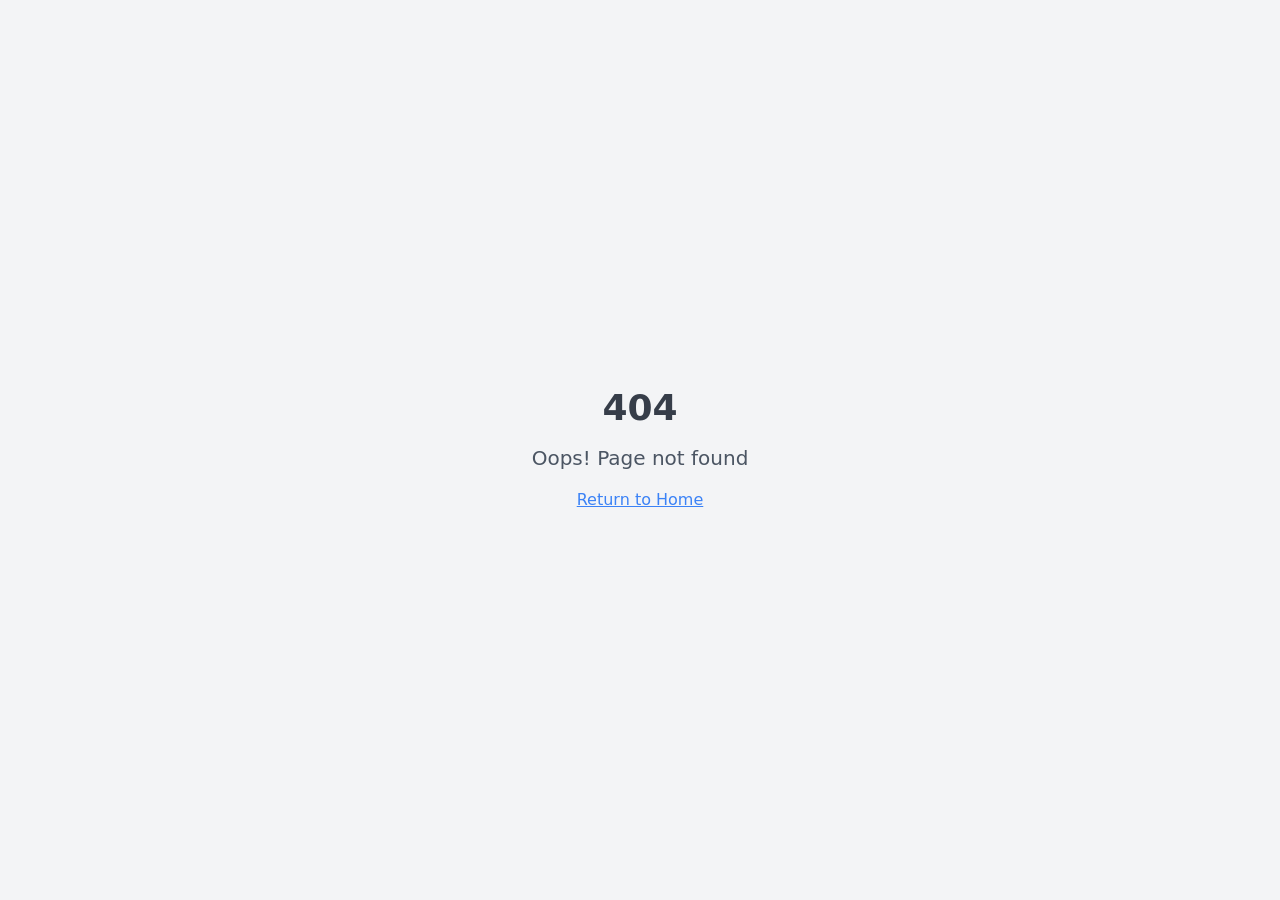
==== index.html @ 22c84dcb "init" ====
<!DOCTYPE html>
<html lang="en">
  <head>
    <meta charset="UTF-8" />
    <meta name="viewport" content="width=device-width, initial-scale=1.0" />
    <title>Волшебный Мир - Детская игровая кофейня</title>
    <link rel="icon" type="image/x-icon" href="/favicon.ico" />
    <meta name="description" content="Детская игровая кофейня в Минске. Ароматный кофе для родителей, безопасная игровая зона для детей. Проводим дни рождения и семейные праздники." />
    <meta name="author" content="Волшебный Мир" />

    <meta property="og:title" content="Волшебный Мир - Детская игровая кофейня" />
    <meta property="og:description" content="Детская игровая кофейня в Минске. Ароматный кофе для родителей, безопасная игровая зона для детей." />
    <meta property="og:type" content="website" />
    <meta property="og:image" content="https://lovable.dev/opengraph-image-p98pqg.png" />

    <meta name="twitter:card" content="summary_large_image" />
    <meta name="twitter:site" content="@valshebny_mir" />
    <meta name="twitter:image" content="https://lovable.dev/opengraph-image-p98pqg.png" />
    <script type="module" crossorigin src="/assets/index-IKXTSsfl.js"></script>
    <link rel="stylesheet" crossorigin href="/assets/index-Bjimmv9M.css">
  </head>

  <body>
    <div id="root"></div>
  </body>
</html>
---- assets/index-Bjimmv9M.css ----
*,:before,:after{--tw-border-spacing-x: 0;--tw-border-spacing-y: 0;--tw-translate-x: 0;--tw-translate-y: 0;--tw-rotate: 0;--tw-skew-x: 0;--tw-skew-y: 0;--tw-scale-x: 1;--tw-scale-y: 1;--tw-pan-x: ;--tw-pan-y: ;--tw-pinch-zoom: ;--tw-scroll-snap-strictness: proximity;--tw-gradient-from-position: ;--tw-gradient-via-position: ;--tw-gradient-to-position: ;--tw-ordinal: ;--tw-slashed-zero: ;--tw-numeric-figure: ;--tw-numeric-spacing: ;--tw-numeric-fraction: ;--tw-ring-inset: ;--tw-ring-offset-width: 0px;--tw-ring-offset-color: #fff;--tw-ring-color: rgb(59 130 246 / .5);--tw-ring-offset-shadow: 0 0 #0000;--tw-ring-shadow: 0 0 #0000;--tw-shadow: 0 0 #0000;--tw-shadow-colored: 0 0 #0000;--tw-blur: ;--tw-brightness: ;--tw-contrast: ;--tw-grayscale: ;--tw-hue-rotate: ;--tw-invert: ;--tw-saturate: ;--tw-sepia: ;--tw-drop-shadow: ;--tw-backdrop-blur: ;--tw-backdrop-brightness: ;--tw-backdrop-contrast: ;--tw-backdrop-grayscale: ;--tw-backdrop-hue-rotate: ;--tw-backdrop-invert: ;--tw-backdrop-opacity: ;--tw-backdrop-saturate: ;--tw-backdrop-sepia: ;--tw-contain-size: ;--tw-contain-layout: ;--tw-contain-paint: ;--tw-contain-style: }::backdrop{--tw-border-spacing-x: 0;--tw-border-spacing-y: 0;--tw-translate-x: 0;--tw-translate-y: 0;--tw-rotate: 0;--tw-skew-x: 0;--tw-skew-y: 0;--tw-scale-x: 1;--tw-scale-y: 1;--tw-pan-x: ;--tw-pan-y: ;--tw-pinch-zoom: ;--tw-scroll-snap-strictness: proximity;--tw-gradient-from-position: ;--tw-gradient-via-position: ;--tw-gradient-to-position: ;--tw-ordinal: ;--tw-slashed-zero: ;--tw-numeric-figure: ;--tw-numeric-spacing: ;--tw-numeric-fraction: ;--tw-ring-inset: ;--tw-ring-offset-width: 0px;--tw-ring-offset-color: #fff;--tw-ring-color: rgb(59 130 246 / .5);--tw-ring-offset-shadow: 0 0 #0000;--tw-ring-shadow: 0 0 #0000;--tw-shadow: 0 0 #0000;--tw-shadow-colored: 0 0 #0000;--tw-blur: ;--tw-brightness: ;--tw-contrast: ;--tw-grayscale: ;--tw-hue-rotate: ;--tw-invert: ;--tw-saturate: ;--tw-sepia: ;--tw-drop-shadow: ;--tw-backdrop-blur: ;--tw-backdrop-brightness: ;--tw-backdrop-contrast: ;--tw-backdrop-grayscale: ;--tw-backdrop-hue-rotate: ;--tw-backdrop-invert: ;--tw-backdrop-opacity: ;--tw-backdrop-saturate: ;--tw-backdrop-sepia: ;--tw-contain-size: ;--tw-contain-layout: ;--tw-contain-paint: ;--tw-contain-style: }*,:before,:after{box-sizing:border-box;border-width:0;border-style:solid;border-color:#e5e7eb}:before,:after{--tw-content: ""}html,:host{line-height:1.5;-webkit-text-size-adjust:100%;tab-size:4;font-family:ui-sans-serif,system-ui,sans-serif,"Apple Color Emoji","Segoe UI Emoji",Segoe UI Symbol,"Noto Color Emoji";font-feature-settings:normal;font-variation-settings:normal;-webkit-tap-highlight-color:transparent}body{margin:0;line-height:inherit}hr{height:0;color:inherit;border-top-width:1px}abbr:where([title]){-webkit-text-decoration:underline dotted;text-decoration:underline dotted}h1,h2,h3,h4,h5,h6{font-size:inherit;font-weight:inherit}a{color:inherit;text-decoration:inherit}b,strong{font-weight:bolder}code,kbd,samp,pre{font-family:ui-monospace,SFMono-Regular,Menlo,Monaco,Consolas,Liberation Mono,Courier New,monospace;font-feature-settings:normal;font-variation-settings:normal;font-size:1em}small{font-size:80%}sub,sup{font-size:75%;line-height:0;position:relative;vertical-align:baseline}sub{bottom:-.25em}sup{top:-.5em}table{text-indent:0;border-color:inherit;border-collapse:collapse}button,input,optgroup,select,textarea{font-family:inherit;font-feature-settings:inherit;font-variation-settings:inherit;font-size:100%;font-weight:inherit;line-height:inherit;letter-spacing:inherit;color:inherit;margin:0;padding:0}button,select{text-transform:none}button,input:where([type=button]),input:where([type=reset]),input:where([type=submit]){-webkit-appearance:button;background-color:transparent;background-image:none}:-moz-focusring{outline:auto}:-moz-ui-invalid{box-shadow:none}progress{vertical-align:baseline}::-webkit-inner-spin-button,::-webkit-outer-spin-button{height:auto}[type=search]{-webkit-appearance:textfield;outline-offset:-2px}::-webkit-search-decoration{-webkit-appearance:none}::-webkit-file-upload-button{-webkit-appearance:button;font:inherit}summary{display:list-item}blockquote,dl,dd,h1,h2,h3,h4,h5,h6,hr,figure,p,pre{margin:0}fieldset{margin:0;padding:0}legend{padding:0}ol,ul,menu{list-style:none;margin:0;padding:0}dialog{padding:0}textarea{resize:vertical}input::placeholder,textarea::placeholder{opacity:1;color:#9ca3af}button,[role=button]{cursor:pointer}:disabled{cursor:default}img,svg,video,canvas,audio,iframe,embed,object{display:block;vertical-align:middle}img,video{max-width:100%;height:auto}[hidden]:where(:not([hidden=until-found])){display:none}:root{--background: 0 0% 98%;--foreground: 220 15% 25%;--card: 0 0% 100%;--card-foreground: 220 15% 25%;--popover: 0 0% 100%;--popover-foreground: 220 15% 25%;--primary: 330 75% 65%;--primary-foreground: 0 0% 100%;--secondary: 200 85% 70%;--secondary-foreground: 0 0% 100%;--muted: 210 25% 95%;--muted-foreground: 220 15% 55%;--accent: 280 65% 85%;--accent-foreground: 220 15% 25%;--destructive: 0 84.2% 60.2%;--destructive-foreground: 0 0% 100%;--border: 210 25% 90%;--input: 210 25% 90%;--ring: 330 75% 65%;--candy-pink: 330 75% 65%;--candy-pink-light: 330 50% 85%;--candy-pink-dark: 330 85% 45%;--sky-blue: 200 85% 70%;--sky-blue-light: 200 60% 85%;--sky-blue-dark: 200 95% 55%;--soft-cream: 45 30% 96%;--warm-white: 0 0% 98%;--gradient-candy: linear-gradient(135deg, hsl(330 75% 65%) 0%, hsl(200 85% 70%) 100%);--gradient-soft: linear-gradient(180deg, hsl(0 0% 98%) 0%, hsl(45 30% 96%) 100%);--gradient-hero: linear-gradient(135deg, hsl(330 50% 95%) 0%, hsl(200 60% 95%) 100%);--shadow-candy: 0 10px 30px -10px hsl(330 75% 65% / .3);--shadow-sky: 0 10px 30px -10px hsl(200 85% 70% / .3);--shadow-soft: 0 5px 20px -5px hsl(220 15% 25% / .1);--transition-smooth: all .3s cubic-bezier(.4, 0, .2, 1);--transition-bounce: all .4s cubic-bezier(.68, -.55, .265, 1.55);--radius: .5rem;--sidebar-background: 0 0% 98%;--sidebar-foreground: 240 5.3% 26.1%;--sidebar-primary: 240 5.9% 10%;--sidebar-primary-foreground: 0 0% 98%;--sidebar-accent: 240 4.8% 95.9%;--sidebar-accent-foreground: 240 5.9% 10%;--sidebar-border: 220 13% 91%;--sidebar-ring: 217.2 91.2% 59.8%}.dark{--background: 222.2 84% 4.9%;--foreground: 210 40% 98%;--card: 222.2 84% 4.9%;--card-foreground: 210 40% 98%;--popover: 222.2 84% 4.9%;--popover-foreground: 210 40% 98%;--primary: 210 40% 98%;--primary-foreground: 222.2 47.4% 11.2%;--secondary: 217.2 32.6% 17.5%;--secondary-foreground: 210 40% 98%;--muted: 217.2 32.6% 17.5%;--muted-foreground: 215 20.2% 65.1%;--accent: 217.2 32.6% 17.5%;--accent-foreground: 210 40% 98%;--destructive: 0 62.8% 30.6%;--destructive-foreground: 210 40% 98%;--border: 217.2 32.6% 17.5%;--input: 217.2 32.6% 17.5%;--ring: 212.7 26.8% 83.9%;--sidebar-background: 240 5.9% 10%;--sidebar-foreground: 240 4.8% 95.9%;--sidebar-primary: 224.3 76.3% 48%;--sidebar-primary-foreground: 0 0% 100%;--sidebar-accent: 240 3.7% 15.9%;--sidebar-accent-foreground: 240 4.8% 95.9%;--sidebar-border: 240 3.7% 15.9%;--sidebar-ring: 217.2 91.2% 59.8%}*{border-color:hsl(var(--border))}body{background-color:hsl(var(--background));color:hsl(var(--foreground))}.container{width:100%;margin-right:auto;margin-left:auto;padding-right:2rem;padding-left:2rem}@media (min-width: 1400px){.container{max-width:1400px}}.sr-only{position:absolute;width:1px;height:1px;padding:0;margin:-1px;overflow:hidden;clip:rect(0,0,0,0);white-space:nowrap;border-width:0}.pointer-events-none{pointer-events:none}.pointer-events-auto{pointer-events:auto}.visible{visibility:visible}.invisible{visibility:hidden}.fixed{position:fixed}.absolute{position:absolute}.relative{position:relative}.inset-0{inset:0}.inset-x-0{left:0;right:0}.inset-y-0{top:0;bottom:0}.-bottom-12{bottom:-3rem}.-left-12{left:-3rem}.-right-12{right:-3rem}.-right-2{right:-.5rem}.-right-4{right:-1rem}.-top-12{top:-3rem}.-top-2{top:-.5rem}.-top-4{top:-1rem}.bottom-0{bottom:0}.bottom-10{bottom:2.5rem}.bottom-20{bottom:5rem}.bottom-32{bottom:8rem}.bottom-5{bottom:1.25rem}.bottom-6{bottom:1.5rem}.left-0{left:0}.left-1{left:.25rem}.left-1\/2{left:50%}.left-10{left:2.5rem}.left-2{left:.5rem}.left-20{left:5rem}.left-5{left:1.25rem}.left-6{left:1.5rem}.left-\[50\%\]{left:50%}.right-0{right:0}.right-1{right:.25rem}.right-10{right:2.5rem}.right-2{right:.5rem}.right-20{right:5rem}.right-3{right:.75rem}.right-4{right:1rem}.right-5{right:1.25rem}.right-6{right:1.5rem}.top-0{top:0}.top-1\.5{top:.375rem}.top-1\/2{top:50%}.top-10{top:2.5rem}.top-2{top:.5rem}.top-20{top:5rem}.top-3\.5{top:.875rem}.top-32{top:8rem}.top-4{top:1rem}.top-40{top:10rem}.top-5{top:1.25rem}.top-6{top:1.5rem}.top-\[1px\]{top:1px}.top-\[50\%\]{top:50%}.top-\[60\%\]{top:60%}.top-full{top:100%}.z-0{z-index:0}.z-10{z-index:10}.z-20{z-index:20}.z-50{z-index:50}.z-\[100\]{z-index:100}.z-\[1\]{z-index:1}.order-1{order:1}.order-2{order:2}.-mx-1{margin-left:-.25rem;margin-right:-.25rem}.mx-2{margin-left:.5rem;margin-right:.5rem}.mx-3\.5{margin-left:.875rem;margin-right:.875rem}.mx-auto{margin-left:auto;margin-right:auto}.my-0\.5{margin-top:.125rem;margin-bottom:.125rem}.my-1{margin-top:.25rem;margin-bottom:.25rem}.-ml-4{margin-left:-1rem}.-mt-4{margin-top:-1rem}.mb-1{margin-bottom:.25rem}.mb-10{margin-bottom:2.5rem}.mb-16{margin-bottom:4rem}.mb-2{margin-bottom:.5rem}.mb-20{margin-bottom:5rem}.mb-3{margin-bottom:.75rem}.mb-4{margin-bottom:1rem}.mb-6{margin-bottom:1.5rem}.mb-8{margin-bottom:2rem}.ml-1{margin-left:.25rem}.ml-auto{margin-left:auto}.mr-1{margin-right:.25rem}.mr-2{margin-right:.5rem}.mt-1{margin-top:.25rem}.mt-1\.5{margin-top:.375rem}.mt-12{margin-top:3rem}.mt-2{margin-top:.5rem}.mt-24{margin-top:6rem}.mt-4{margin-top:1rem}.mt-6{margin-top:1.5rem}.mt-auto{margin-top:auto}.block{display:block}.flex{display:flex}.inline-flex{display:inline-flex}.table{display:table}.grid{display:grid}.hidden{display:none}.aspect-square{aspect-ratio:1 / 1}.aspect-video{aspect-ratio:16 / 9}.size-4{width:1rem;height:1rem}.h-1\.5{height:.375rem}.h-10{height:2.5rem}.h-11{height:2.75rem}.h-12{height:3rem}.h-14{height:3.5rem}.h-16{height:4rem}.h-2{height:.5rem}.h-2\.5{height:.625rem}.h-20{height:5rem}.h-24{height:6rem}.h-3{height:.75rem}.h-3\.5{height:.875rem}.h-4{height:1rem}.h-5{height:1.25rem}.h-6{height:1.5rem}.h-7{height:1.75rem}.h-8{height:2rem}.h-9{height:2.25rem}.h-\[1px\]{height:1px}.h-\[400px\]{height:400px}.h-\[54\.4px\]{height:54.4px}.h-\[var\(--radix-navigation-menu-viewport-height\)\]{height:var(--radix-navigation-menu-viewport-height)}.h-\[var\(--radix-select-trigger-height\)\]{height:var(--radix-select-trigger-height)}.h-auto{height:auto}.h-full{height:100%}.h-px{height:1px}.h-svh{height:100svh}.max-h-96{max-height:24rem}.max-h-\[300px\]{max-height:300px}.max-h-screen{max-height:100vh}.min-h-0{min-height:0px}.min-h-\[80px\]{min-height:80px}.min-h-screen{min-height:100vh}.min-h-svh{min-height:100svh}.w-0{width:0px}.w-1{width:.25rem}.w-10{width:2.5rem}.w-11{width:2.75rem}.w-12{width:3rem}.w-14{width:3.5rem}.w-16{width:4rem}.w-2{width:.5rem}.w-2\.5{width:.625rem}.w-20{width:5rem}.w-24{width:6rem}.w-3{width:.75rem}.w-3\.5{width:.875rem}.w-3\/4{width:75%}.w-4{width:1rem}.w-5{width:1.25rem}.w-6{width:1.5rem}.w-64{width:16rem}.w-7{width:1.75rem}.w-72{width:18rem}.w-8{width:2rem}.w-9{width:2.25rem}.w-\[--sidebar-width\]{width:var(--sidebar-width)}.w-\[100px\]{width:100px}.w-\[1px\]{width:1px}.w-\[54\.4px\]{width:54.4px}.w-auto{width:auto}.w-full{width:100%}.w-max{width:max-content}.w-px{width:1px}.min-w-0{min-width:0px}.min-w-5{min-width:1.25rem}.min-w-\[12rem\]{min-width:12rem}.min-w-\[8rem\]{min-width:8rem}.min-w-\[var\(--radix-select-trigger-width\)\]{min-width:var(--radix-select-trigger-width)}.max-w-2xl{max-width:42rem}.max-w-3xl{max-width:48rem}.max-w-4xl{max-width:56rem}.max-w-\[--skeleton-width\]{max-width:var(--skeleton-width)}.max-w-lg{max-width:32rem}.max-w-max{max-width:max-content}.flex-1{flex:1 1 0%}.flex-shrink-0,.shrink-0{flex-shrink:0}.grow{flex-grow:1}.grow-0{flex-grow:0}.basis-full{flex-basis:100%}.caption-bottom{caption-side:bottom}.border-collapse{border-collapse:collapse}.-translate-x-1\/2{--tw-translate-x: -50%;transform:translate(var(--tw-translate-x),var(--tw-translate-y)) rotate(var(--tw-rotate)) skew(var(--tw-skew-x)) skewY(var(--tw-skew-y)) scaleX(var(--tw-scale-x)) scaleY(var(--tw-scale-y))}.-translate-x-px{--tw-translate-x: -1px;transform:translate(var(--tw-translate-x),var(--tw-translate-y)) rotate(var(--tw-rotate)) skew(var(--tw-skew-x)) skewY(var(--tw-skew-y)) scaleX(var(--tw-scale-x)) scaleY(var(--tw-scale-y))}.-translate-y-1\/2{--tw-translate-y: -50%;transform:translate(var(--tw-translate-x),var(--tw-translate-y)) rotate(var(--tw-rotate)) skew(var(--tw-skew-x)) skewY(var(--tw-skew-y)) scaleX(var(--tw-scale-x)) scaleY(var(--tw-scale-y))}.translate-x-\[-50\%\]{--tw-translate-x: -50%;transform:translate(var(--tw-translate-x),var(--tw-translate-y)) rotate(var(--tw-rotate)) skew(var(--tw-skew-x)) skewY(var(--tw-skew-y)) scaleX(var(--tw-scale-x)) scaleY(var(--tw-scale-y))}.translate-x-px{--tw-translate-x: 1px;transform:translate(var(--tw-translate-x),var(--tw-translate-y)) rotate(var(--tw-rotate)) skew(var(--tw-skew-x)) skewY(var(--tw-skew-y)) scaleX(var(--tw-scale-x)) scaleY(var(--tw-scale-y))}.translate-y-\[-50\%\]{--tw-translate-y: -50%;transform:translate(var(--tw-translate-x),var(--tw-translate-y)) rotate(var(--tw-rotate)) skew(var(--tw-skew-x)) skewY(var(--tw-skew-y)) scaleX(var(--tw-scale-x)) scaleY(var(--tw-scale-y))}.rotate-45{--tw-rotate: 45deg;transform:translate(var(--tw-translate-x),var(--tw-translate-y)) rotate(var(--tw-rotate)) skew(var(--tw-skew-x)) skewY(var(--tw-skew-y)) scaleX(var(--tw-scale-x)) scaleY(var(--tw-scale-y))}.rotate-90{--tw-rotate: 90deg;transform:translate(var(--tw-translate-x),var(--tw-translate-y)) rotate(var(--tw-rotate)) skew(var(--tw-skew-x)) skewY(var(--tw-skew-y)) scaleX(var(--tw-scale-x)) scaleY(var(--tw-scale-y))}.transform{transform:translate(var(--tw-translate-x),var(--tw-translate-y)) rotate(var(--tw-rotate)) skew(var(--tw-skew-x)) skewY(var(--tw-skew-y)) scaleX(var(--tw-scale-x)) scaleY(var(--tw-scale-y))}@keyframes bounce-gentle{0%,to{transform:translateY(0)}50%{transform:translateY(-5px)}}.animate-bounce-gentle{animation:bounce-gentle 2s ease-in-out infinite}@keyframes fade-in-up{0%{opacity:0;transform:translateY(30px)}to{opacity:1;transform:translateY(0)}}.animate-fade-in-up{animation:fade-in-up .6s ease-out}@keyframes float{0%,to{transform:translateY(0)}50%{transform:translateY(-10px)}}.animate-float{animation:float 3s ease-in-out infinite}@keyframes pulse{50%{opacity:.5}}.animate-pulse{animation:pulse 2s cubic-bezier(.4,0,.6,1) infinite}.cursor-default{cursor:default}.cursor-help{cursor:help}.cursor-pointer{cursor:pointer}.touch-none{touch-action:none}.select-none{-webkit-user-select:none;user-select:none}.list-none{list-style-type:none}.grid-cols-1{grid-template-columns:repeat(1,minmax(0,1fr))}.grid-cols-2{grid-template-columns:repeat(2,minmax(0,1fr))}.grid-cols-3{grid-template-columns:repeat(3,minmax(0,1fr))}.flex-row{flex-direction:row}.flex-col{flex-direction:column}.flex-col-reverse{flex-direction:column-reverse}.flex-wrap{flex-wrap:wrap}.items-start{align-items:flex-start}.items-end{align-items:flex-end}.items-center{align-items:center}.items-stretch{align-items:stretch}.justify-center{justify-content:center}.justify-between{justify-content:space-between}.gap-1{gap:.25rem}.gap-1\.5{gap:.375rem}.gap-12{gap:3rem}.gap-2{gap:.5rem}.gap-3{gap:.75rem}.gap-4{gap:1rem}.gap-6{gap:1.5rem}.gap-8{gap:2rem}.space-x-1>:not([hidden])~:not([hidden]){--tw-space-x-reverse: 0;margin-right:calc(.25rem * var(--tw-space-x-reverse));margin-left:calc(.25rem * calc(1 - var(--tw-space-x-reverse)))}.space-x-4>:not([hidden])~:not([hidden]){--tw-space-x-reverse: 0;margin-right:calc(1rem * var(--tw-space-x-reverse));margin-left:calc(1rem * calc(1 - var(--tw-space-x-reverse)))}.space-x-8>:not([hidden])~:not([hidden]){--tw-space-x-reverse: 0;margin-right:calc(2rem * var(--tw-space-x-reverse));margin-left:calc(2rem * calc(1 - var(--tw-space-x-reverse)))}.space-y-1>:not([hidden])~:not([hidden]){--tw-space-y-reverse: 0;margin-top:calc(.25rem * calc(1 - var(--tw-space-y-reverse)));margin-bottom:calc(.25rem * var(--tw-space-y-reverse))}.space-y-1\.5>:not([hidden])~:not([hidden]){--tw-space-y-reverse: 0;margin-top:calc(.375rem * calc(1 - var(--tw-space-y-reverse)));margin-bottom:calc(.375rem * var(--tw-space-y-reverse))}.space-y-2>:not([hidden])~:not([hidden]){--tw-space-y-reverse: 0;margin-top:calc(.5rem * calc(1 - var(--tw-space-y-reverse)));margin-bottom:calc(.5rem * var(--tw-space-y-reverse))}.space-y-3>:not([hidden])~:not([hidden]){--tw-space-y-reverse: 0;margin-top:calc(.75rem * calc(1 - var(--tw-space-y-reverse)));margin-bottom:calc(.75rem * var(--tw-space-y-reverse))}.space-y-4>:not([hidden])~:not([hidden]){--tw-space-y-reverse: 0;margin-top:calc(1rem * calc(1 - var(--tw-space-y-reverse)));margin-bottom:calc(1rem * var(--tw-space-y-reverse))}.space-y-6>:not([hidden])~:not([hidden]){--tw-space-y-reverse: 0;margin-top:calc(1.5rem * calc(1 - var(--tw-space-y-reverse)));margin-bottom:calc(1.5rem * var(--tw-space-y-reverse))}.overflow-auto{overflow:auto}.overflow-hidden{overflow:hidden}.overflow-y-auto{overflow-y:auto}.overflow-x-hidden{overflow-x:hidden}.whitespace-nowrap{white-space:nowrap}.break-words{overflow-wrap:break-word}.rounded-3xl{border-radius:1.5rem}.rounded-\[2px\]{border-radius:2px}.rounded-\[inherit\]{border-radius:inherit}.rounded-full{border-radius:9999px}.rounded-lg{border-radius:var(--radius)}.rounded-md{border-radius:calc(var(--radius) - 2px)}.rounded-sm{border-radius:calc(var(--radius) - 4px)}.rounded-t-\[10px\]{border-top-left-radius:10px;border-top-right-radius:10px}.rounded-tl-sm{border-top-left-radius:calc(var(--radius) - 4px)}.border{border-width:1px}.border-0{border-width:0px}.border-2{border-width:2px}.border-4{border-width:4px}.border-\[1\.5px\]{border-width:1.5px}.border-y{border-top-width:1px;border-bottom-width:1px}.border-b{border-bottom-width:1px}.border-l{border-left-width:1px}.border-r{border-right-width:1px}.border-t{border-top-width:1px}.border-dashed{border-style:dashed}.border-\[--color-border\]{border-color:var(--color-border)}.border-border\/50{border-color:hsl(var(--border) / .5)}.border-candy-pink{border-color:hsl(var(--candy-pink))}.border-candy-pink-light{border-color:hsl(var(--candy-pink-light))}.border-candy-pink\/20{border-color:hsl(var(--candy-pink) / .2)}.border-candy-pink\/30{border-color:hsl(var(--candy-pink) / .3)}.border-destructive{border-color:hsl(var(--destructive))}.border-destructive\/50{border-color:hsl(var(--destructive) / .5)}.border-input{border-color:hsl(var(--input))}.border-primary{border-color:hsl(var(--primary))}.border-sidebar-border{border-color:hsl(var(--sidebar-border))}.border-sky-blue{border-color:hsl(var(--sky-blue))}.border-sky-blue\/30{border-color:hsl(var(--sky-blue) / .3)}.border-transparent{border-color:transparent}.border-white\/20{border-color:#fff3}.border-l-transparent{border-left-color:transparent}.border-t-transparent{border-top-color:transparent}.bg-\[--color-bg\]{background-color:var(--color-bg)}.bg-accent{background-color:hsl(var(--accent))}.bg-background{background-color:hsl(var(--background))}.bg-black\/30{background-color:#0000004d}.bg-black\/60{background-color:#0009}.bg-black\/80{background-color:#000c}.bg-black\/90{background-color:#000000e6}.bg-border{background-color:hsl(var(--border))}.bg-candy-pink{background-color:hsl(var(--candy-pink))}.bg-candy-pink-light{background-color:hsl(var(--candy-pink-light))}.bg-candy-pink\/10{background-color:hsl(var(--candy-pink) / .1)}.bg-candy-pink\/20{background-color:hsl(var(--candy-pink) / .2)}.bg-card{background-color:hsl(var(--card))}.bg-destructive{background-color:hsl(var(--destructive))}.bg-foreground{background-color:hsl(var(--foreground))}.bg-gray-100{--tw-bg-opacity: 1;background-color:rgb(243 244 246 / var(--tw-bg-opacity, 1))}.bg-muted{background-color:hsl(var(--muted))}.bg-muted\/50{background-color:hsl(var(--muted) / .5)}.bg-popover{background-color:hsl(var(--popover))}.bg-primary{background-color:hsl(var(--primary))}.bg-secondary{background-color:hsl(var(--secondary))}.bg-sidebar{background-color:hsl(var(--sidebar-background))}.bg-sidebar-border{background-color:hsl(var(--sidebar-border))}.bg-sky-blue{background-color:hsl(var(--sky-blue))}.bg-sky-blue-light{background-color:hsl(var(--sky-blue-light))}.bg-sky-blue\/10{background-color:hsl(var(--sky-blue) / .1)}.bg-sky-blue\/20{background-color:hsl(var(--sky-blue) / .2)}.bg-transparent{background-color:transparent}.bg-warm-white{background-color:hsl(var(--warm-white))}.bg-white\/10{background-color:#ffffff1a}.bg-white\/20{background-color:#fff3}.bg-white\/80{background-color:#fffc}.bg-white\/90{background-color:#ffffffe6}.bg-white\/95{background-color:#fffffff2}.bg-gradient-candy{background-image:var(--gradient-candy)}.bg-gradient-hero{background-image:var(--gradient-hero)}.bg-gradient-soft{background-image:var(--gradient-soft)}.bg-clip-text{-webkit-background-clip:text;background-clip:text}.fill-current{fill:currentColor}.fill-warm-white{fill:hsl(var(--warm-white))}.object-contain{object-fit:contain}.object-cover{object-fit:cover}.p-0{padding:0}.p-1{padding:.25rem}.p-2{padding:.5rem}.p-3{padding:.75rem}.p-4{padding:1rem}.p-6{padding:1.5rem}.p-8{padding:2rem}.p-\[1px\]{padding:1px}.px-1{padding-left:.25rem;padding-right:.25rem}.px-2{padding-left:.5rem;padding-right:.5rem}.px-2\.5{padding-left:.625rem;padding-right:.625rem}.px-3{padding-left:.75rem;padding-right:.75rem}.px-4{padding-left:1rem;padding-right:1rem}.px-5{padding-left:1.25rem;padding-right:1.25rem}.px-8{padding-left:2rem;padding-right:2rem}.py-0\.5{padding-top:.125rem;padding-bottom:.125rem}.py-1{padding-top:.25rem;padding-bottom:.25rem}.py-1\.5{padding-top:.375rem;padding-bottom:.375rem}.py-12{padding-top:3rem;padding-bottom:3rem}.py-2{padding-top:.5rem;padding-bottom:.5rem}.py-20{padding-top:5rem;padding-bottom:5rem}.py-3{padding-top:.75rem;padding-bottom:.75rem}.py-4{padding-top:1rem;padding-bottom:1rem}.py-6{padding-top:1.5rem;padding-bottom:1.5rem}.pb-3{padding-bottom:.75rem}.pb-4{padding-bottom:1rem}.pl-2\.5{padding-left:.625rem}.pl-4{padding-left:1rem}.pl-8{padding-left:2rem}.pr-2{padding-right:.5rem}.pr-2\.5{padding-right:.625rem}.pr-8{padding-right:2rem}.pt-0{padding-top:0}.pt-1{padding-top:.25rem}.pt-3{padding-top:.75rem}.pt-4{padding-top:1rem}.pt-6{padding-top:1.5rem}.text-left{text-align:left}.text-center{text-align:center}.align-middle{vertical-align:middle}.font-mono{font-family:ui-monospace,SFMono-Regular,Menlo,Monaco,Consolas,Liberation Mono,Courier New,monospace}.text-2xl{font-size:1.5rem;line-height:2rem}.text-3xl{font-size:1.875rem;line-height:2.25rem}.text-4xl{font-size:2.25rem;line-height:2.5rem}.text-5xl{font-size:3rem;line-height:1}.text-6xl{font-size:3.75rem;line-height:1}.text-\[0\.8rem\]{font-size:.8rem}.text-base{font-size:1rem;line-height:1.5rem}.text-lg{font-size:1.125rem;line-height:1.75rem}.text-sm{font-size:.875rem;line-height:1.25rem}.text-xl{font-size:1.25rem;line-height:1.75rem}.text-xs{font-size:.75rem;line-height:1rem}.font-bold{font-weight:700}.font-medium{font-weight:500}.font-normal{font-weight:400}.font-semibold{font-weight:600}.tabular-nums{--tw-numeric-spacing: tabular-nums;font-variant-numeric:var(--tw-ordinal) var(--tw-slashed-zero) var(--tw-numeric-figure) var(--tw-numeric-spacing) var(--tw-numeric-fraction)}.leading-none{line-height:1}.leading-relaxed{line-height:1.625}.tracking-tight{letter-spacing:-.025em}.tracking-widest{letter-spacing:.1em}.text-accent-foreground{color:hsl(var(--accent-foreground))}.text-blue-500{--tw-text-opacity: 1;color:rgb(59 130 246 / var(--tw-text-opacity, 1))}.text-candy-pink{color:hsl(var(--candy-pink))}.text-candy-pink-light{color:hsl(var(--candy-pink-light))}.text-card-foreground{color:hsl(var(--card-foreground))}.text-current{color:currentColor}.text-destructive{color:hsl(var(--destructive))}.text-destructive-foreground{color:hsl(var(--destructive-foreground))}.text-foreground{color:hsl(var(--foreground))}.text-foreground\/50{color:hsl(var(--foreground) / .5)}.text-foreground\/80{color:hsl(var(--foreground) / .8)}.text-gray-600{--tw-text-opacity: 1;color:rgb(75 85 99 / var(--tw-text-opacity, 1))}.text-gray-700{--tw-text-opacity: 1;color:rgb(55 65 81 / var(--tw-text-opacity, 1))}.text-muted-foreground{color:hsl(var(--muted-foreground))}.text-popover-foreground{color:hsl(var(--popover-foreground))}.text-primary{color:hsl(var(--primary))}.text-primary-foreground{color:hsl(var(--primary-foreground))}.text-secondary-foreground{color:hsl(var(--secondary-foreground))}.text-sidebar-foreground{color:hsl(var(--sidebar-foreground))}.text-sidebar-foreground\/70{color:hsl(var(--sidebar-foreground) / .7)}.text-sky-blue{color:hsl(var(--sky-blue))}.text-transparent{color:transparent}.text-white{--tw-text-opacity: 1;color:rgb(255 255 255 / var(--tw-text-opacity, 1))}.text-white\/60{color:#fff9}.text-white\/80{color:#fffc}.underline{text-decoration-line:underline}.underline-offset-4{text-underline-offset:4px}.opacity-0{opacity:0}.opacity-10{opacity:.1}.opacity-20{opacity:.2}.opacity-30{opacity:.3}.opacity-50{opacity:.5}.opacity-60{opacity:.6}.opacity-70{opacity:.7}.opacity-90{opacity:.9}.shadow-2xl{--tw-shadow: 0 25px 50px -12px rgb(0 0 0 / .25);--tw-shadow-colored: 0 25px 50px -12px var(--tw-shadow-color);box-shadow:var(--tw-ring-offset-shadow, 0 0 #0000),var(--tw-ring-shadow, 0 0 #0000),var(--tw-shadow)}.shadow-\[0_0_0_1px_hsl\(var\(--sidebar-border\)\)\]{--tw-shadow: 0 0 0 1px hsl(var(--sidebar-border));--tw-shadow-colored: 0 0 0 1px var(--tw-shadow-color);box-shadow:var(--tw-ring-offset-shadow, 0 0 #0000),var(--tw-ring-shadow, 0 0 #0000),var(--tw-shadow)}.shadow-candy{--tw-shadow: var(--shadow-candy);--tw-shadow-colored: var(--shadow-candy);box-shadow:var(--tw-ring-offset-shadow, 0 0 #0000),var(--tw-ring-shadow, 0 0 #0000),var(--tw-shadow)}.shadow-lg{--tw-shadow: 0 10px 15px -3px rgb(0 0 0 / .1), 0 4px 6px -4px rgb(0 0 0 / .1);--tw-shadow-colored: 0 10px 15px -3px var(--tw-shadow-color), 0 4px 6px -4px var(--tw-shadow-color);box-shadow:var(--tw-ring-offset-shadow, 0 0 #0000),var(--tw-ring-shadow, 0 0 #0000),var(--tw-shadow)}.shadow-md{--tw-shadow: 0 4px 6px -1px rgb(0 0 0 / .1), 0 2px 4px -2px rgb(0 0 0 / .1);--tw-shadow-colored: 0 4px 6px -1px var(--tw-shadow-color), 0 2px 4px -2px var(--tw-shadow-color);box-shadow:var(--tw-ring-offset-shadow, 0 0 #0000),var(--tw-ring-shadow, 0 0 #0000),var(--tw-shadow)}.shadow-none{--tw-shadow: 0 0 #0000;--tw-shadow-colored: 0 0 #0000;box-shadow:var(--tw-ring-offset-shadow, 0 0 #0000),var(--tw-ring-shadow, 0 0 #0000),var(--tw-shadow)}.shadow-sky{--tw-shadow: var(--shadow-sky);--tw-shadow-colored: var(--shadow-sky);box-shadow:var(--tw-ring-offset-shadow, 0 0 #0000),var(--tw-ring-shadow, 0 0 #0000),var(--tw-shadow)}.shadow-sm{--tw-shadow: 0 1px 2px 0 rgb(0 0 0 / .05);--tw-shadow-colored: 0 1px 2px 0 var(--tw-shadow-color);box-shadow:var(--tw-ring-offset-shadow, 0 0 #0000),var(--tw-ring-shadow, 0 0 #0000),var(--tw-shadow)}.shadow-soft{--tw-shadow: var(--shadow-soft);--tw-shadow-colored: var(--shadow-soft);box-shadow:var(--tw-ring-offset-shadow, 0 0 #0000),var(--tw-ring-shadow, 0 0 #0000),var(--tw-shadow)}.shadow-xl{--tw-shadow: 0 20px 25px -5px rgb(0 0 0 / .1), 0 8px 10px -6px rgb(0 0 0 / .1);--tw-shadow-colored: 0 20px 25px -5px var(--tw-shadow-color), 0 8px 10px -6px var(--tw-shadow-color);box-shadow:var(--tw-ring-offset-shadow, 0 0 #0000),var(--tw-ring-shadow, 0 0 #0000),var(--tw-shadow)}.outline-none{outline:2px solid transparent;outline-offset:2px}.outline{outline-style:solid}.ring-0{--tw-ring-offset-shadow: var(--tw-ring-inset) 0 0 0 var(--tw-ring-offset-width) var(--tw-ring-offset-color);--tw-ring-shadow: var(--tw-ring-inset) 0 0 0 calc(0px + var(--tw-ring-offset-width)) var(--tw-ring-color);box-shadow:var(--tw-ring-offset-shadow),var(--tw-ring-shadow),var(--tw-shadow, 0 0 #0000)}.ring-2{--tw-ring-offset-shadow: var(--tw-ring-inset) 0 0 0 var(--tw-ring-offset-width) var(--tw-ring-offset-color);--tw-ring-shadow: var(--tw-ring-inset) 0 0 0 calc(2px + var(--tw-ring-offset-width)) var(--tw-ring-color);box-shadow:var(--tw-ring-offset-shadow),var(--tw-ring-shadow),var(--tw-shadow, 0 0 #0000)}.ring-ring{--tw-ring-color: hsl(var(--ring))}.ring-sidebar-ring{--tw-ring-color: hsl(var(--sidebar-ring))}.ring-offset-background{--tw-ring-offset-color: hsl(var(--background))}.filter{filter:var(--tw-blur) var(--tw-brightness) var(--tw-contrast) var(--tw-grayscale) var(--tw-hue-rotate) var(--tw-invert) var(--tw-saturate) var(--tw-sepia) var(--tw-drop-shadow)}.backdrop-blur-sm{--tw-backdrop-blur: blur(4px);-webkit-backdrop-filter:var(--tw-backdrop-blur) var(--tw-backdrop-brightness) var(--tw-backdrop-contrast) var(--tw-backdrop-grayscale) var(--tw-backdrop-hue-rotate) var(--tw-backdrop-invert) var(--tw-backdrop-opacity) var(--tw-backdrop-saturate) var(--tw-backdrop-sepia);backdrop-filter:var(--tw-backdrop-blur) var(--tw-backdrop-brightness) var(--tw-backdrop-contrast) var(--tw-backdrop-grayscale) var(--tw-backdrop-hue-rotate) var(--tw-backdrop-invert) var(--tw-backdrop-opacity) var(--tw-backdrop-saturate) var(--tw-backdrop-sepia)}.transition{transition-property:color,background-color,border-color,text-decoration-color,fill,stroke,opacity,box-shadow,transform,filter,-webkit-backdrop-filter;transition-property:color,background-color,border-color,text-decoration-color,fill,stroke,opacity,box-shadow,transform,filter,backdrop-filter;transition-property:color,background-color,border-color,text-decoration-color,fill,stroke,opacity,box-shadow,transform,filter,backdrop-filter,-webkit-backdrop-filter;transition-timing-function:cubic-bezier(.4,0,.2,1);transition-duration:.15s}.transition-\[left\,right\,width\]{transition-property:left,right,width;transition-timing-function:cubic-bezier(.4,0,.2,1);transition-duration:.15s}.transition-\[margin\,opa\]{transition-property:margin,opa;transition-timing-function:cubic-bezier(.4,0,.2,1);transition-duration:.15s}.transition-\[width\,height\,padding\]{transition-property:width,height,padding;transition-timing-function:cubic-bezier(.4,0,.2,1);transition-duration:.15s}.transition-\[width\]{transition-property:width;transition-timing-function:cubic-bezier(.4,0,.2,1);transition-duration:.15s}.transition-all{transition-property:all;transition-timing-function:cubic-bezier(.4,0,.2,1);transition-duration:.15s}.transition-colors{transition-property:color,background-color,border-color,text-decoration-color,fill,stroke;transition-timing-function:cubic-bezier(.4,0,.2,1);transition-duration:.15s}.transition-opacity{transition-property:opacity;transition-timing-function:cubic-bezier(.4,0,.2,1);transition-duration:.15s}.transition-transform{transition-property:transform;transition-timing-function:cubic-bezier(.4,0,.2,1);transition-duration:.15s}.duration-1000{transition-duration:1s}.duration-200{transition-duration:.2s}.duration-300{transition-duration:.3s}.ease-in-out{transition-timing-function:cubic-bezier(.4,0,.2,1)}.ease-linear{transition-timing-function:linear}@keyframes enter{0%{opacity:var(--tw-enter-opacity, 1);transform:translate3d(var(--tw-enter-translate-x, 0),var(--tw-enter-translate-y, 0),0) scale3d(var(--tw-enter-scale, 1),var(--tw-enter-scale, 1),var(--tw-enter-scale, 1)) rotate(var(--tw-enter-rotate, 0))}}@keyframes exit{to{opacity:var(--tw-exit-opacity, 1);transform:translate3d(var(--tw-exit-translate-x, 0),var(--tw-exit-translate-y, 0),0) scale3d(var(--tw-exit-scale, 1),var(--tw-exit-scale, 1),var(--tw-exit-scale, 1)) rotate(var(--tw-exit-rotate, 0))}}.animate-in{animation-name:enter;animation-duration:.15s;--tw-enter-opacity: initial;--tw-enter-scale: initial;--tw-enter-rotate: initial;--tw-enter-translate-x: initial;--tw-enter-translate-y: initial}.fade-in-0{--tw-enter-opacity: 0}.fade-in-80{--tw-enter-opacity: .8}.zoom-in-95{--tw-enter-scale: .95}.duration-1000{animation-duration:1s}.duration-200{animation-duration:.2s}.duration-300{animation-duration:.3s}.ease-in-out{animation-timing-function:cubic-bezier(.4,0,.2,1)}.ease-linear{animation-timing-function:linear}.file\:border-0::file-selector-button{border-width:0px}.file\:bg-transparent::file-selector-button{background-color:transparent}.file\:text-sm::file-selector-button{font-size:.875rem;line-height:1.25rem}.file\:font-medium::file-selector-button{font-weight:500}.file\:text-foreground::file-selector-button{color:hsl(var(--foreground))}.placeholder\:text-muted-foreground::placeholder{color:hsl(var(--muted-foreground))}.after\:absolute:after{content:var(--tw-content);position:absolute}.after\:-inset-2:after{content:var(--tw-content);inset:-.5rem}.after\:inset-y-0:after{content:var(--tw-content);top:0;bottom:0}.after\:left-1\/2:after{content:var(--tw-content);left:50%}.after\:w-1:after{content:var(--tw-content);width:.25rem}.after\:w-\[2px\]:after{content:var(--tw-content);width:2px}.after\:-translate-x-1\/2:after{content:var(--tw-content);--tw-translate-x: -50%;transform:translate(var(--tw-translate-x),var(--tw-translate-y)) rotate(var(--tw-rotate)) skew(var(--tw-skew-x)) skewY(var(--tw-skew-y)) scaleX(var(--tw-scale-x)) scaleY(var(--tw-scale-y))}.first\:rounded-l-md:first-child{border-top-left-radius:calc(var(--radius) - 2px);border-bottom-left-radius:calc(var(--radius) - 2px)}.first\:border-l:first-child{border-left-width:1px}.last\:rounded-r-md:last-child{border-top-right-radius:calc(var(--radius) - 2px);border-bottom-right-radius:calc(var(--radius) - 2px)}.focus-within\:relative:focus-within{position:relative}.focus-within\:z-20:focus-within{z-index:20}.hover\:-translate-y-2:hover{--tw-translate-y: -.5rem;transform:translate(var(--tw-translate-x),var(--tw-translate-y)) rotate(var(--tw-rotate)) skew(var(--tw-skew-x)) skewY(var(--tw-skew-y)) scaleX(var(--tw-scale-x)) scaleY(var(--tw-scale-y))}.hover\:scale-105:hover{--tw-scale-x: 1.05;--tw-scale-y: 1.05;transform:translate(var(--tw-translate-x),var(--tw-translate-y)) rotate(var(--tw-rotate)) skew(var(--tw-skew-x)) skewY(var(--tw-skew-y)) scaleX(var(--tw-scale-x)) scaleY(var(--tw-scale-y))}.hover\:bg-accent:hover{background-color:hsl(var(--accent))}.hover\:bg-black\/80:hover{background-color:#000c}.hover\:bg-candy-pink:hover{background-color:hsl(var(--candy-pink))}.hover\:bg-candy-pink-dark:hover{background-color:hsl(var(--candy-pink-dark))}.hover\:bg-destructive\/80:hover{background-color:hsl(var(--destructive) / .8)}.hover\:bg-destructive\/90:hover{background-color:hsl(var(--destructive) / .9)}.hover\:bg-gray-100:hover{--tw-bg-opacity: 1;background-color:rgb(243 244 246 / var(--tw-bg-opacity, 1))}.hover\:bg-muted:hover{background-color:hsl(var(--muted))}.hover\:bg-muted\/50:hover{background-color:hsl(var(--muted) / .5)}.hover\:bg-primary:hover{background-color:hsl(var(--primary))}.hover\:bg-primary\/80:hover{background-color:hsl(var(--primary) / .8)}.hover\:bg-primary\/90:hover{background-color:hsl(var(--primary) / .9)}.hover\:bg-secondary:hover{background-color:hsl(var(--secondary))}.hover\:bg-secondary\/80:hover{background-color:hsl(var(--secondary) / .8)}.hover\:bg-sidebar-accent:hover{background-color:hsl(var(--sidebar-accent))}.hover\:bg-sky-blue:hover{background-color:hsl(var(--sky-blue))}.hover\:bg-sky-blue-dark:hover{background-color:hsl(var(--sky-blue-dark))}.hover\:text-accent-foreground:hover{color:hsl(var(--accent-foreground))}.hover\:text-blue-700:hover{--tw-text-opacity: 1;color:rgb(29 78 216 / var(--tw-text-opacity, 1))}.hover\:text-candy-pink:hover{color:hsl(var(--candy-pink))}.hover\:text-foreground:hover{color:hsl(var(--foreground))}.hover\:text-muted-foreground:hover{color:hsl(var(--muted-foreground))}.hover\:text-primary-foreground:hover{color:hsl(var(--primary-foreground))}.hover\:text-sidebar-accent-foreground:hover{color:hsl(var(--sidebar-accent-foreground))}.hover\:text-white:hover{--tw-text-opacity: 1;color:rgb(255 255 255 / var(--tw-text-opacity, 1))}.hover\:underline:hover{text-decoration-line:underline}.hover\:opacity-100:hover{opacity:1}.hover\:shadow-\[0_0_0_1px_hsl\(var\(--sidebar-accent\)\)\]:hover{--tw-shadow: 0 0 0 1px hsl(var(--sidebar-accent));--tw-shadow-colored: 0 0 0 1px var(--tw-shadow-color);box-shadow:var(--tw-ring-offset-shadow, 0 0 #0000),var(--tw-ring-shadow, 0 0 #0000),var(--tw-shadow)}.hover\:shadow-lg:hover{--tw-shadow: 0 10px 15px -3px rgb(0 0 0 / .1), 0 4px 6px -4px rgb(0 0 0 / .1);--tw-shadow-colored: 0 10px 15px -3px var(--tw-shadow-color), 0 4px 6px -4px var(--tw-shadow-color);box-shadow:var(--tw-ring-offset-shadow, 0 0 #0000),var(--tw-ring-shadow, 0 0 #0000),var(--tw-shadow)}.hover\:shadow-xl:hover{--tw-shadow: 0 20px 25px -5px rgb(0 0 0 / .1), 0 8px 10px -6px rgb(0 0 0 / .1);--tw-shadow-colored: 0 20px 25px -5px var(--tw-shadow-color), 0 8px 10px -6px var(--tw-shadow-color);box-shadow:var(--tw-ring-offset-shadow, 0 0 #0000),var(--tw-ring-shadow, 0 0 #0000),var(--tw-shadow)}.hover\:after\:bg-sidebar-border:hover:after{content:var(--tw-content);background-color:hsl(var(--sidebar-border))}.focus\:bg-accent:focus{background-color:hsl(var(--accent))}.focus\:bg-primary:focus{background-color:hsl(var(--primary))}.focus\:text-accent-foreground:focus{color:hsl(var(--accent-foreground))}.focus\:text-primary-foreground:focus{color:hsl(var(--primary-foreground))}.focus\:opacity-100:focus{opacity:1}.focus\:outline-none:focus{outline:2px solid transparent;outline-offset:2px}.focus\:ring-2:focus{--tw-ring-offset-shadow: var(--tw-ring-inset) 0 0 0 var(--tw-ring-offset-width) var(--tw-ring-offset-color);--tw-ring-shadow: var(--tw-ring-inset) 0 0 0 calc(2px + var(--tw-ring-offset-width)) var(--tw-ring-color);box-shadow:var(--tw-ring-offset-shadow),var(--tw-ring-shadow),var(--tw-shadow, 0 0 #0000)}.focus\:ring-ring:focus{--tw-ring-color: hsl(var(--ring))}.focus\:ring-offset-2:focus{--tw-ring-offset-width: 2px}.focus-visible\:outline-none:focus-visible{outline:2px solid transparent;outline-offset:2px}.focus-visible\:ring-1:focus-visible{--tw-ring-offset-shadow: var(--tw-ring-inset) 0 0 0 var(--tw-ring-offset-width) var(--tw-ring-offset-color);--tw-ring-shadow: var(--tw-ring-inset) 0 0 0 calc(1px + var(--tw-ring-offset-width)) var(--tw-ring-color);box-shadow:var(--tw-ring-offset-shadow),var(--tw-ring-shadow),var(--tw-shadow, 0 0 #0000)}.focus-visible\:ring-2:focus-visible{--tw-ring-offset-shadow: var(--tw-ring-inset) 0 0 0 var(--tw-ring-offset-width) var(--tw-ring-offset-color);--tw-ring-shadow: var(--tw-ring-inset) 0 0 0 calc(2px + var(--tw-ring-offset-width)) var(--tw-ring-color);box-shadow:var(--tw-ring-offset-shadow),var(--tw-ring-shadow),var(--tw-shadow, 0 0 #0000)}.focus-visible\:ring-ring:focus-visible{--tw-ring-color: hsl(var(--ring))}.focus-visible\:ring-sidebar-ring:focus-visible{--tw-ring-color: hsl(var(--sidebar-ring))}.focus-visible\:ring-offset-1:focus-visible{--tw-ring-offset-width: 1px}.focus-visible\:ring-offset-2:focus-visible{--tw-ring-offset-width: 2px}.focus-visible\:ring-offset-background:focus-visible{--tw-ring-offset-color: hsl(var(--background))}.active\:bg-sidebar-accent:active{background-color:hsl(var(--sidebar-accent))}.active\:text-sidebar-accent-foreground:active{color:hsl(var(--sidebar-accent-foreground))}.disabled\:pointer-events-none:disabled{pointer-events:none}.disabled\:cursor-not-allowed:disabled{cursor:not-allowed}.disabled\:opacity-50:disabled{opacity:.5}.group\/menu-item:focus-within .group-focus-within\/menu-item\:opacity-100{opacity:1}.group:hover .group-hover\:scale-110{--tw-scale-x: 1.1;--tw-scale-y: 1.1;transform:translate(var(--tw-translate-x),var(--tw-translate-y)) rotate(var(--tw-rotate)) skew(var(--tw-skew-x)) skewY(var(--tw-skew-y)) scaleX(var(--tw-scale-x)) scaleY(var(--tw-scale-y))}.group:hover .group-hover\:text-primary{color:hsl(var(--primary))}.group\/menu-item:hover .group-hover\/menu-item\:opacity-100,.group:hover .group-hover\:opacity-100{opacity:1}.group.destructive .group-\[\.destructive\]\:border-muted\/40{border-color:hsl(var(--muted) / .4)}.group.toaster .group-\[\.toaster\]\:border-border{border-color:hsl(var(--border))}.group.toast .group-\[\.toast\]\:bg-muted{background-color:hsl(var(--muted))}.group.toast .group-\[\.toast\]\:bg-primary{background-color:hsl(var(--primary))}.group.toaster .group-\[\.toaster\]\:bg-background{background-color:hsl(var(--background))}.group.destructive .group-\[\.destructive\]\:text-red-300{--tw-text-opacity: 1;color:rgb(252 165 165 / var(--tw-text-opacity, 1))}.group.toast .group-\[\.toast\]\:text-muted-foreground{color:hsl(var(--muted-foreground))}.group.toast .group-\[\.toast\]\:text-primary-foreground{color:hsl(var(--primary-foreground))}.group.toaster .group-\[\.toaster\]\:text-foreground{color:hsl(var(--foreground))}.group.toaster .group-\[\.toaster\]\:shadow-lg{--tw-shadow: 0 10px 15px -3px rgb(0 0 0 / .1), 0 4px 6px -4px rgb(0 0 0 / .1);--tw-shadow-colored: 0 10px 15px -3px var(--tw-shadow-color), 0 4px 6px -4px var(--tw-shadow-color);box-shadow:var(--tw-ring-offset-shadow, 0 0 #0000),var(--tw-ring-shadow, 0 0 #0000),var(--tw-shadow)}.group.destructive .group-\[\.destructive\]\:hover\:border-destructive\/30:hover{border-color:hsl(var(--destructive) / .3)}.group.destructive .group-\[\.destructive\]\:hover\:bg-destructive:hover{background-color:hsl(var(--destructive))}.group.destructive .group-\[\.destructive\]\:hover\:text-destructive-foreground:hover{color:hsl(var(--destructive-foreground))}.group.destructive .group-\[\.destructive\]\:hover\:text-red-50:hover{--tw-text-opacity: 1;color:rgb(254 242 242 / var(--tw-text-opacity, 1))}.group.destructive .group-\[\.destructive\]\:focus\:ring-destructive:focus{--tw-ring-color: hsl(var(--destructive))}.group.destructive .group-\[\.destructive\]\:focus\:ring-red-400:focus{--tw-ring-opacity: 1;--tw-ring-color: rgb(248 113 113 / var(--tw-ring-opacity, 1))}.group.destructive .group-\[\.destructive\]\:focus\:ring-offset-red-600:focus{--tw-ring-offset-color: #dc2626}.peer\/menu-button:hover~.peer-hover\/menu-button\:text-sidebar-accent-foreground{color:hsl(var(--sidebar-accent-foreground))}.peer:disabled~.peer-disabled\:cursor-not-allowed{cursor:not-allowed}.peer:disabled~.peer-disabled\:opacity-70{opacity:.7}.has-\[\[data-variant\=inset\]\]\:bg-sidebar:has([data-variant=inset]){background-color:hsl(var(--sidebar-background))}.has-\[\:disabled\]\:opacity-50:has(:disabled){opacity:.5}.group\/menu-item:has([data-sidebar=menu-action]) .group-has-\[\[data-sidebar\=menu-action\]\]\/menu-item\:pr-8{padding-right:2rem}.aria-disabled\:pointer-events-none[aria-disabled=true]{pointer-events:none}.aria-disabled\:opacity-50[aria-disabled=true]{opacity:.5}.aria-selected\:bg-accent[aria-selected=true]{background-color:hsl(var(--accent))}.aria-selected\:bg-accent\/50[aria-selected=true]{background-color:hsl(var(--accent) / .5)}.aria-selected\:text-accent-foreground[aria-selected=true]{color:hsl(var(--accent-foreground))}.aria-selected\:text-muted-foreground[aria-selected=true]{color:hsl(var(--muted-foreground))}.aria-selected\:opacity-100[aria-selected=true]{opacity:1}.aria-selected\:opacity-30[aria-selected=true]{opacity:.3}.data-\[disabled\=true\]\:pointer-events-none[data-disabled=true],.data-\[disabled\]\:pointer-events-none[data-disabled]{pointer-events:none}.data-\[panel-group-direction\=vertical\]\:h-px[data-panel-group-direction=vertical]{height:1px}.data-\[panel-group-direction\=vertical\]\:w-full[data-panel-group-direction=vertical]{width:100%}.data-\[side\=bottom\]\:translate-y-1[data-side=bottom]{--tw-translate-y: .25rem;transform:translate(var(--tw-translate-x),var(--tw-translate-y)) rotate(var(--tw-rotate)) skew(var(--tw-skew-x)) skewY(var(--tw-skew-y)) scaleX(var(--tw-scale-x)) scaleY(var(--tw-scale-y))}.data-\[side\=left\]\:-translate-x-1[data-side=left]{--tw-translate-x: -.25rem;transform:translate(var(--tw-translate-x),var(--tw-translate-y)) rotate(var(--tw-rotate)) skew(var(--tw-skew-x)) skewY(var(--tw-skew-y)) scaleX(var(--tw-scale-x)) scaleY(var(--tw-scale-y))}.data-\[side\=right\]\:translate-x-1[data-side=right]{--tw-translate-x: .25rem;transform:translate(var(--tw-translate-x),var(--tw-translate-y)) rotate(var(--tw-rotate)) skew(var(--tw-skew-x)) skewY(var(--tw-skew-y)) scaleX(var(--tw-scale-x)) scaleY(var(--tw-scale-y))}.data-\[side\=top\]\:-translate-y-1[data-side=top]{--tw-translate-y: -.25rem;transform:translate(var(--tw-translate-x),var(--tw-translate-y)) rotate(var(--tw-rotate)) skew(var(--tw-skew-x)) skewY(var(--tw-skew-y)) scaleX(var(--tw-scale-x)) scaleY(var(--tw-scale-y))}.data-\[state\=checked\]\:translate-x-5[data-state=checked]{--tw-translate-x: 1.25rem;transform:translate(var(--tw-translate-x),var(--tw-translate-y)) rotate(var(--tw-rotate)) skew(var(--tw-skew-x)) skewY(var(--tw-skew-y)) scaleX(var(--tw-scale-x)) scaleY(var(--tw-scale-y))}.data-\[state\=unchecked\]\:translate-x-0[data-state=unchecked],.data-\[swipe\=cancel\]\:translate-x-0[data-swipe=cancel]{--tw-translate-x: 0px;transform:translate(var(--tw-translate-x),var(--tw-translate-y)) rotate(var(--tw-rotate)) skew(var(--tw-skew-x)) skewY(var(--tw-skew-y)) scaleX(var(--tw-scale-x)) scaleY(var(--tw-scale-y))}.data-\[swipe\=end\]\:translate-x-\[var\(--radix-toast-swipe-end-x\)\][data-swipe=end]{--tw-translate-x: var(--radix-toast-swipe-end-x);transform:translate(var(--tw-translate-x),var(--tw-translate-y)) rotate(var(--tw-rotate)) skew(var(--tw-skew-x)) skewY(var(--tw-skew-y)) scaleX(var(--tw-scale-x)) scaleY(var(--tw-scale-y))}.data-\[swipe\=move\]\:translate-x-\[var\(--radix-toast-swipe-move-x\)\][data-swipe=move]{--tw-translate-x: var(--radix-toast-swipe-move-x);transform:translate(var(--tw-translate-x),var(--tw-translate-y)) rotate(var(--tw-rotate)) skew(var(--tw-skew-x)) skewY(var(--tw-skew-y)) scaleX(var(--tw-scale-x)) scaleY(var(--tw-scale-y))}@keyframes accordion-up{0%{height:var(--radix-accordion-content-height)}to{height:0}}.data-\[state\=closed\]\:animate-accordion-up[data-state=closed]{animation:accordion-up .2s ease-out}@keyframes accordion-down{0%{height:0}to{height:var(--radix-accordion-content-height)}}.data-\[state\=open\]\:animate-accordion-down[data-state=open]{animation:accordion-down .2s ease-out}.data-\[panel-group-direction\=vertical\]\:flex-col[data-panel-group-direction=vertical]{flex-direction:column}.data-\[active\=true\]\:bg-sidebar-accent[data-active=true]{background-color:hsl(var(--sidebar-accent))}.data-\[active\]\:bg-accent\/50[data-active]{background-color:hsl(var(--accent) / .5)}.data-\[selected\=\'true\'\]\:bg-accent[data-selected=true]{background-color:hsl(var(--accent))}.data-\[state\=active\]\:bg-background[data-state=active]{background-color:hsl(var(--background))}.data-\[state\=checked\]\:bg-primary[data-state=checked]{background-color:hsl(var(--primary))}.data-\[state\=on\]\:bg-accent[data-state=on],.data-\[state\=open\]\:bg-accent[data-state=open]{background-color:hsl(var(--accent))}.data-\[state\=open\]\:bg-accent\/50[data-state=open]{background-color:hsl(var(--accent) / .5)}.data-\[state\=open\]\:bg-secondary[data-state=open]{background-color:hsl(var(--secondary))}.data-\[state\=selected\]\:bg-muted[data-state=selected]{background-color:hsl(var(--muted))}.data-\[state\=unchecked\]\:bg-input[data-state=unchecked]{background-color:hsl(var(--input))}.data-\[active\=true\]\:font-medium[data-active=true]{font-weight:500}.data-\[active\=true\]\:text-sidebar-accent-foreground[data-active=true]{color:hsl(var(--sidebar-accent-foreground))}.data-\[selected\=true\]\:text-accent-foreground[data-selected=true]{color:hsl(var(--accent-foreground))}.data-\[state\=active\]\:text-foreground[data-state=active]{color:hsl(var(--foreground))}.data-\[state\=checked\]\:text-primary-foreground[data-state=checked]{color:hsl(var(--primary-foreground))}.data-\[state\=on\]\:text-accent-foreground[data-state=on],.data-\[state\=open\]\:text-accent-foreground[data-state=open]{color:hsl(var(--accent-foreground))}.data-\[state\=open\]\:text-muted-foreground[data-state=open]{color:hsl(var(--muted-foreground))}.data-\[disabled\=true\]\:opacity-50[data-disabled=true],.data-\[disabled\]\:opacity-50[data-disabled]{opacity:.5}.data-\[state\=open\]\:opacity-100[data-state=open]{opacity:1}.data-\[state\=active\]\:shadow-sm[data-state=active]{--tw-shadow: 0 1px 2px 0 rgb(0 0 0 / .05);--tw-shadow-colored: 0 1px 2px 0 var(--tw-shadow-color);box-shadow:var(--tw-ring-offset-shadow, 0 0 #0000),var(--tw-ring-shadow, 0 0 #0000),var(--tw-shadow)}.data-\[swipe\=move\]\:transition-none[data-swipe=move]{transition-property:none}.data-\[state\=closed\]\:duration-300[data-state=closed]{transition-duration:.3s}.data-\[state\=open\]\:duration-500[data-state=open]{transition-duration:.5s}.data-\[motion\^\=from-\]\:animate-in[data-motion^=from-],.data-\[state\=open\]\:animate-in[data-state=open],.data-\[state\=visible\]\:animate-in[data-state=visible]{animation-name:enter;animation-duration:.15s;--tw-enter-opacity: initial;--tw-enter-scale: initial;--tw-enter-rotate: initial;--tw-enter-translate-x: initial;--tw-enter-translate-y: initial}.data-\[motion\^\=to-\]\:animate-out[data-motion^=to-],.data-\[state\=closed\]\:animate-out[data-state=closed],.data-\[state\=hidden\]\:animate-out[data-state=hidden],.data-\[swipe\=end\]\:animate-out[data-swipe=end]{animation-name:exit;animation-duration:.15s;--tw-exit-opacity: initial;--tw-exit-scale: initial;--tw-exit-rotate: initial;--tw-exit-translate-x: initial;--tw-exit-translate-y: initial}.data-\[motion\^\=from-\]\:fade-in[data-motion^=from-]{--tw-enter-opacity: 0}.data-\[motion\^\=to-\]\:fade-out[data-motion^=to-],.data-\[state\=closed\]\:fade-out-0[data-state=closed]{--tw-exit-opacity: 0}.data-\[state\=closed\]\:fade-out-80[data-state=closed]{--tw-exit-opacity: .8}.data-\[state\=hidden\]\:fade-out[data-state=hidden]{--tw-exit-opacity: 0}.data-\[state\=open\]\:fade-in-0[data-state=open],.data-\[state\=visible\]\:fade-in[data-state=visible]{--tw-enter-opacity: 0}.data-\[state\=closed\]\:zoom-out-95[data-state=closed]{--tw-exit-scale: .95}.data-\[state\=open\]\:zoom-in-90[data-state=open]{--tw-enter-scale: .9}.data-\[state\=open\]\:zoom-in-95[data-state=open]{--tw-enter-scale: .95}.data-\[motion\=from-end\]\:slide-in-from-right-52[data-motion=from-end]{--tw-enter-translate-x: 13rem}.data-\[motion\=from-start\]\:slide-in-from-left-52[data-motion=from-start]{--tw-enter-translate-x: -13rem}.data-\[motion\=to-end\]\:slide-out-to-right-52[data-motion=to-end]{--tw-exit-translate-x: 13rem}.data-\[motion\=to-start\]\:slide-out-to-left-52[data-motion=to-start]{--tw-exit-translate-x: -13rem}.data-\[side\=bottom\]\:slide-in-from-top-2[data-side=bottom]{--tw-enter-translate-y: -.5rem}.data-\[side\=left\]\:slide-in-from-right-2[data-side=left]{--tw-enter-translate-x: .5rem}.data-\[side\=right\]\:slide-in-from-left-2[data-side=right]{--tw-enter-translate-x: -.5rem}.data-\[side\=top\]\:slide-in-from-bottom-2[data-side=top]{--tw-enter-translate-y: .5rem}.data-\[state\=closed\]\:slide-out-to-bottom[data-state=closed]{--tw-exit-translate-y: 100%}.data-\[state\=closed\]\:slide-out-to-left[data-state=closed]{--tw-exit-translate-x: -100%}.data-\[state\=closed\]\:slide-out-to-left-1\/2[data-state=closed]{--tw-exit-translate-x: -50%}.data-\[state\=closed\]\:slide-out-to-right[data-state=closed],.data-\[state\=closed\]\:slide-out-to-right-full[data-state=closed]{--tw-exit-translate-x: 100%}.data-\[state\=closed\]\:slide-out-to-top[data-state=closed]{--tw-exit-translate-y: -100%}.data-\[state\=closed\]\:slide-out-to-top-\[48\%\][data-state=closed]{--tw-exit-translate-y: -48%}.data-\[state\=open\]\:slide-in-from-bottom[data-state=open]{--tw-enter-translate-y: 100%}.data-\[state\=open\]\:slide-in-from-left[data-state=open]{--tw-enter-translate-x: -100%}.data-\[state\=open\]\:slide-in-from-left-1\/2[data-state=open]{--tw-enter-translate-x: -50%}.data-\[state\=open\]\:slide-in-from-right[data-state=open]{--tw-enter-translate-x: 100%}.data-\[state\=open\]\:slide-in-from-top[data-state=open]{--tw-enter-translate-y: -100%}.data-\[state\=open\]\:slide-in-from-top-\[48\%\][data-state=open]{--tw-enter-translate-y: -48%}.data-\[state\=open\]\:slide-in-from-top-full[data-state=open]{--tw-enter-translate-y: -100%}.data-\[state\=closed\]\:duration-300[data-state=closed]{animation-duration:.3s}.data-\[state\=open\]\:duration-500[data-state=open]{animation-duration:.5s}.data-\[panel-group-direction\=vertical\]\:after\:left-0[data-panel-group-direction=vertical]:after{content:var(--tw-content);left:0}.data-\[panel-group-direction\=vertical\]\:after\:h-1[data-panel-group-direction=vertical]:after{content:var(--tw-content);height:.25rem}.data-\[panel-group-direction\=vertical\]\:after\:w-full[data-panel-group-direction=vertical]:after{content:var(--tw-content);width:100%}.data-\[panel-group-direction\=vertical\]\:after\:-translate-y-1\/2[data-panel-group-direction=vertical]:after{content:var(--tw-content);--tw-translate-y: -50%;transform:translate(var(--tw-translate-x),var(--tw-translate-y)) rotate(var(--tw-rotate)) skew(var(--tw-skew-x)) skewY(var(--tw-skew-y)) scaleX(var(--tw-scale-x)) scaleY(var(--tw-scale-y))}.data-\[panel-group-direction\=vertical\]\:after\:translate-x-0[data-panel-group-direction=vertical]:after{content:var(--tw-content);--tw-translate-x: 0px;transform:translate(var(--tw-translate-x),var(--tw-translate-y)) rotate(var(--tw-rotate)) skew(var(--tw-skew-x)) skewY(var(--tw-skew-y)) scaleX(var(--tw-scale-x)) scaleY(var(--tw-scale-y))}.data-\[state\=open\]\:hover\:bg-sidebar-accent:hover[data-state=open]{background-color:hsl(var(--sidebar-accent))}.data-\[state\=open\]\:hover\:text-sidebar-accent-foreground:hover[data-state=open]{color:hsl(var(--sidebar-accent-foreground))}.group[data-collapsible=offcanvas] .group-data-\[collapsible\=offcanvas\]\:left-\[calc\(var\(--sidebar-width\)\*-1\)\]{left:calc(var(--sidebar-width) * -1)}.group[data-collapsible=offcanvas] .group-data-\[collapsible\=offcanvas\]\:right-\[calc\(var\(--sidebar-width\)\*-1\)\]{right:calc(var(--sidebar-width) * -1)}.group[data-side=left] .group-data-\[side\=left\]\:-right-4{right:-1rem}.group[data-side=right] .group-data-\[side\=right\]\:left-0{left:0}.group[data-collapsible=icon] .group-data-\[collapsible\=icon\]\:-mt-8{margin-top:-2rem}.group[data-collapsible=icon] .group-data-\[collapsible\=icon\]\:hidden{display:none}.group[data-collapsible=icon] .group-data-\[collapsible\=icon\]\:\!size-8{width:2rem!important;height:2rem!important}.group[data-collapsible=icon] .group-data-\[collapsible\=icon\]\:w-\[--sidebar-width-icon\]{width:var(--sidebar-width-icon)}.group[data-collapsible=icon] .group-data-\[collapsible\=icon\]\:w-\[calc\(var\(--sidebar-width-icon\)_\+_theme\(spacing\.4\)\)\]{width:calc(var(--sidebar-width-icon) + 1rem)}.group[data-collapsible=icon] .group-data-\[collapsible\=icon\]\:w-\[calc\(var\(--sidebar-width-icon\)_\+_theme\(spacing\.4\)_\+2px\)\]{width:calc(var(--sidebar-width-icon) + 1rem + 2px)}.group[data-collapsible=offcanvas] .group-data-\[collapsible\=offcanvas\]\:w-0{width:0px}.group[data-collapsible=offcanvas] .group-data-\[collapsible\=offcanvas\]\:translate-x-0{--tw-translate-x: 0px;transform:translate(var(--tw-translate-x),var(--tw-translate-y)) rotate(var(--tw-rotate)) skew(var(--tw-skew-x)) skewY(var(--tw-skew-y)) scaleX(var(--tw-scale-x)) scaleY(var(--tw-scale-y))}.group[data-side=right] .group-data-\[side\=right\]\:rotate-180,.group[data-state=open] .group-data-\[state\=open\]\:rotate-180{--tw-rotate: 180deg;transform:translate(var(--tw-translate-x),var(--tw-translate-y)) rotate(var(--tw-rotate)) skew(var(--tw-skew-x)) skewY(var(--tw-skew-y)) scaleX(var(--tw-scale-x)) scaleY(var(--tw-scale-y))}.group[data-collapsible=icon] .group-data-\[collapsible\=icon\]\:overflow-hidden{overflow:hidden}.group[data-variant=floating] .group-data-\[variant\=floating\]\:rounded-lg{border-radius:var(--radius)}.group[data-variant=floating] .group-data-\[variant\=floating\]\:border{border-width:1px}.group[data-side=left] .group-data-\[side\=left\]\:border-r{border-right-width:1px}.group[data-side=right] .group-data-\[side\=right\]\:border-l{border-left-width:1px}.group[data-variant=floating] .group-data-\[variant\=floating\]\:border-sidebar-border{border-color:hsl(var(--sidebar-border))}.group[data-collapsible=icon] .group-data-\[collapsible\=icon\]\:\!p-0{padding:0!important}.group[data-collapsible=icon] .group-data-\[collapsible\=icon\]\:\!p-2{padding:.5rem!important}.group[data-collapsible=icon] .group-data-\[collapsible\=icon\]\:opacity-0{opacity:0}.group[data-variant=floating] .group-data-\[variant\=floating\]\:shadow{--tw-shadow: 0 1px 3px 0 rgb(0 0 0 / .1), 0 1px 2px -1px rgb(0 0 0 / .1);--tw-shadow-colored: 0 1px 3px 0 var(--tw-shadow-color), 0 1px 2px -1px var(--tw-shadow-color);box-shadow:var(--tw-ring-offset-shadow, 0 0 #0000),var(--tw-ring-shadow, 0 0 #0000),var(--tw-shadow)}.group[data-collapsible=offcanvas] .group-data-\[collapsible\=offcanvas\]\:after\:left-full:after{content:var(--tw-content);left:100%}.group[data-collapsible=offcanvas] .group-data-\[collapsible\=offcanvas\]\:hover\:bg-sidebar:hover{background-color:hsl(var(--sidebar-background))}.peer\/menu-button[data-size=default]~.peer-data-\[size\=default\]\/menu-button\:top-1\.5{top:.375rem}.peer\/menu-button[data-size=lg]~.peer-data-\[size\=lg\]\/menu-button\:top-2\.5{top:.625rem}.peer\/menu-button[data-size=sm]~.peer-data-\[size\=sm\]\/menu-button\:top-1{top:.25rem}.peer[data-variant=inset]~.peer-data-\[variant\=inset\]\:min-h-\[calc\(100svh-theme\(spacing\.4\)\)\]{min-height:calc(100svh - 1rem)}.peer\/menu-button[data-active=true]~.peer-data-\[active\=true\]\/menu-button\:text-sidebar-accent-foreground{color:hsl(var(--sidebar-accent-foreground))}.dark\:border-destructive:is(.dark *){border-color:hsl(var(--destructive))}@media (min-width: 640px){.sm\:bottom-0{bottom:0}.sm\:right-0{right:0}.sm\:top-auto{top:auto}.sm\:mt-0{margin-top:0}.sm\:flex{display:flex}.sm\:max-w-sm{max-width:24rem}.sm\:flex-row{flex-direction:row}.sm\:flex-col{flex-direction:column}.sm\:justify-end{justify-content:flex-end}.sm\:gap-2\.5{gap:.625rem}.sm\:space-x-2>:not([hidden])~:not([hidden]){--tw-space-x-reverse: 0;margin-right:calc(.5rem * var(--tw-space-x-reverse));margin-left:calc(.5rem * calc(1 - var(--tw-space-x-reverse)))}.sm\:space-x-4>:not([hidden])~:not([hidden]){--tw-space-x-reverse: 0;margin-right:calc(1rem * var(--tw-space-x-reverse));margin-left:calc(1rem * calc(1 - var(--tw-space-x-reverse)))}.sm\:space-y-0>:not([hidden])~:not([hidden]){--tw-space-y-reverse: 0;margin-top:calc(0px * calc(1 - var(--tw-space-y-reverse)));margin-bottom:calc(0px * var(--tw-space-y-reverse))}.sm\:rounded-lg{border-radius:var(--radius)}.sm\:text-left{text-align:left}.data-\[state\=open\]\:sm\:slide-in-from-bottom-full[data-state=open]{--tw-enter-translate-y: 100%}}@media (min-width: 768px){.md\:absolute{position:absolute}.md\:block{display:block}.md\:flex{display:flex}.md\:hidden{display:none}.md\:w-\[var\(--radix-navigation-menu-viewport-width\)\]{width:var(--radix-navigation-menu-viewport-width)}.md\:w-auto{width:auto}.md\:max-w-\[420px\]{max-width:420px}.md\:grid-cols-2{grid-template-columns:repeat(2,minmax(0,1fr))}.md\:grid-cols-3{grid-template-columns:repeat(3,minmax(0,1fr))}.md\:text-2xl{font-size:1.5rem;line-height:2rem}.md\:text-8xl{font-size:6rem;line-height:1}.md\:text-sm{font-size:.875rem;line-height:1.25rem}.md\:opacity-0{opacity:0}.after\:md\:hidden:after{content:var(--tw-content);display:none}.peer[data-variant=inset]~.md\:peer-data-\[variant\=inset\]\:m-2{margin:.5rem}.peer[data-state=collapsed][data-variant=inset]~.md\:peer-data-\[state\=collapsed\]\:peer-data-\[variant\=inset\]\:ml-2{margin-left:.5rem}.peer[data-variant=inset]~.md\:peer-data-\[variant\=inset\]\:ml-0{margin-left:0}.peer[data-variant=inset]~.md\:peer-data-\[variant\=inset\]\:rounded-xl{border-radius:.75rem}.peer[data-variant=inset]~.md\:peer-data-\[variant\=inset\]\:shadow{--tw-shadow: 0 1px 3px 0 rgb(0 0 0 / .1), 0 1px 2px -1px rgb(0 0 0 / .1);--tw-shadow-colored: 0 1px 3px 0 var(--tw-shadow-color), 0 1px 2px -1px var(--tw-shadow-color);box-shadow:var(--tw-ring-offset-shadow, 0 0 #0000),var(--tw-ring-shadow, 0 0 #0000),var(--tw-shadow)}}@media (min-width: 1024px){.lg\:order-1{order:1}.lg\:order-2{order:2}.lg\:grid-cols-2{grid-template-columns:repeat(2,minmax(0,1fr))}.lg\:grid-cols-3{grid-template-columns:repeat(3,minmax(0,1fr))}}.\[\&\:has\(\[aria-selected\]\)\]\:bg-accent:has([aria-selected]){background-color:hsl(var(--accent))}.first\:\[\&\:has\(\[aria-selected\]\)\]\:rounded-l-md:has([aria-selected]):first-child{border-top-left-radius:calc(var(--radius) - 2px);border-bottom-left-radius:calc(var(--radius) - 2px)}.last\:\[\&\:has\(\[aria-selected\]\)\]\:rounded-r-md:has([aria-selected]):last-child{border-top-right-radius:calc(var(--radius) - 2px);border-bottom-right-radius:calc(var(--radius) - 2px)}.\[\&\:has\(\[aria-selected\]\.day-outside\)\]\:bg-accent\/50:has([aria-selected].day-outside){background-color:hsl(var(--accent) / .5)}.\[\&\:has\(\[aria-selected\]\.day-range-end\)\]\:rounded-r-md:has([aria-selected].day-range-end){border-top-right-radius:calc(var(--radius) - 2px);border-bottom-right-radius:calc(var(--radius) - 2px)}.\[\&\:has\(\[role\=checkbox\]\)\]\:pr-0:has([role=checkbox]){padding-right:0}.\[\&\>button\]\:hidden>button{display:none}.\[\&\>span\:last-child\]\:truncate>span:last-child{overflow:hidden;text-overflow:ellipsis;white-space:nowrap}.\[\&\>span\]\:line-clamp-1>span{overflow:hidden;display:-webkit-box;-webkit-box-orient:vertical;-webkit-line-clamp:1}.\[\&\>svg\+div\]\:translate-y-\[-3px\]>svg+div{--tw-translate-y: -3px;transform:translate(var(--tw-translate-x),var(--tw-translate-y)) rotate(var(--tw-rotate)) skew(var(--tw-skew-x)) skewY(var(--tw-skew-y)) scaleX(var(--tw-scale-x)) scaleY(var(--tw-scale-y))}.\[\&\>svg\]\:absolute>svg{position:absolute}.\[\&\>svg\]\:left-4>svg{left:1rem}.\[\&\>svg\]\:top-4>svg{top:1rem}.\[\&\>svg\]\:size-3\.5>svg{width:.875rem;height:.875rem}.\[\&\>svg\]\:size-4>svg{width:1rem;height:1rem}.\[\&\>svg\]\:h-2\.5>svg{height:.625rem}.\[\&\>svg\]\:h-3>svg{height:.75rem}.\[\&\>svg\]\:w-2\.5>svg{width:.625rem}.\[\&\>svg\]\:w-3>svg{width:.75rem}.\[\&\>svg\]\:shrink-0>svg{flex-shrink:0}.\[\&\>svg\]\:text-destructive>svg{color:hsl(var(--destructive))}.\[\&\>svg\]\:text-foreground>svg{color:hsl(var(--foreground))}.\[\&\>svg\]\:text-muted-foreground>svg{color:hsl(var(--muted-foreground))}.\[\&\>svg\]\:text-sidebar-accent-foreground>svg{color:hsl(var(--sidebar-accent-foreground))}.\[\&\>svg\~\*\]\:pl-7>svg~*{padding-left:1.75rem}.\[\&\>tr\]\:last\:border-b-0:last-child>tr{border-bottom-width:0px}.\[\&\[data-panel-group-direction\=vertical\]\>div\]\:rotate-90[data-panel-group-direction=vertical]>div{--tw-rotate: 90deg;transform:translate(var(--tw-translate-x),var(--tw-translate-y)) rotate(var(--tw-rotate)) skew(var(--tw-skew-x)) skewY(var(--tw-skew-y)) scaleX(var(--tw-scale-x)) scaleY(var(--tw-scale-y))}.\[\&\[data-state\=open\]\>svg\]\:rotate-180[data-state=open]>svg{--tw-rotate: 180deg;transform:translate(var(--tw-translate-x),var(--tw-translate-y)) rotate(var(--tw-rotate)) skew(var(--tw-skew-x)) skewY(var(--tw-skew-y)) scaleX(var(--tw-scale-x)) scaleY(var(--tw-scale-y))}.\[\&_\.recharts-cartesian-axis-tick_text\]\:fill-muted-foreground .recharts-cartesian-axis-tick text{fill:hsl(var(--muted-foreground))}.\[\&_\.recharts-cartesian-grid_line\[stroke\=\'\#ccc\'\]\]\:stroke-border\/50 .recharts-cartesian-grid line[stroke="#ccc"]{stroke:hsl(var(--border) / .5)}.\[\&_\.recharts-curve\.recharts-tooltip-cursor\]\:stroke-border .recharts-curve.recharts-tooltip-cursor{stroke:hsl(var(--border))}.\[\&_\.recharts-dot\[stroke\=\'\#fff\'\]\]\:stroke-transparent .recharts-dot[stroke="#fff"]{stroke:transparent}.\[\&_\.recharts-layer\]\:outline-none .recharts-layer{outline:2px solid transparent;outline-offset:2px}.\[\&_\.recharts-polar-grid_\[stroke\=\'\#ccc\'\]\]\:stroke-border .recharts-polar-grid [stroke="#ccc"]{stroke:hsl(var(--border))}.\[\&_\.recharts-radial-bar-background-sector\]\:fill-muted .recharts-radial-bar-background-sector,.\[\&_\.recharts-rectangle\.recharts-tooltip-cursor\]\:fill-muted .recharts-rectangle.recharts-tooltip-cursor{fill:hsl(var(--muted))}.\[\&_\.recharts-reference-line_\[stroke\=\'\#ccc\'\]\]\:stroke-border .recharts-reference-line [stroke="#ccc"]{stroke:hsl(var(--border))}.\[\&_\.recharts-sector\[stroke\=\'\#fff\'\]\]\:stroke-transparent .recharts-sector[stroke="#fff"]{stroke:transparent}.\[\&_\.recharts-sector\]\:outline-none .recharts-sector,.\[\&_\.recharts-surface\]\:outline-none .recharts-surface{outline:2px solid transparent;outline-offset:2px}.\[\&_\[cmdk-group-heading\]\]\:px-2 [cmdk-group-heading]{padding-left:.5rem;padding-right:.5rem}.\[\&_\[cmdk-group-heading\]\]\:py-1\.5 [cmdk-group-heading]{padding-top:.375rem;padding-bottom:.375rem}.\[\&_\[cmdk-group-heading\]\]\:text-xs [cmdk-group-heading]{font-size:.75rem;line-height:1rem}.\[\&_\[cmdk-group-heading\]\]\:font-medium [cmdk-group-heading]{font-weight:500}.\[\&_\[cmdk-group-heading\]\]\:text-muted-foreground [cmdk-group-heading]{color:hsl(var(--muted-foreground))}.\[\&_\[cmdk-group\]\:not\(\[hidden\]\)_\~\[cmdk-group\]\]\:pt-0 [cmdk-group]:not([hidden])~[cmdk-group]{padding-top:0}.\[\&_\[cmdk-group\]\]\:px-2 [cmdk-group]{padding-left:.5rem;padding-right:.5rem}.\[\&_\[cmdk-input-wrapper\]_svg\]\:h-5 [cmdk-input-wrapper] svg{height:1.25rem}.\[\&_\[cmdk-input-wrapper\]_svg\]\:w-5 [cmdk-input-wrapper] svg{width:1.25rem}.\[\&_\[cmdk-input\]\]\:h-12 [cmdk-input]{height:3rem}.\[\&_\[cmdk-item\]\]\:px-2 [cmdk-item]{padding-left:.5rem;padding-right:.5rem}.\[\&_\[cmdk-item\]\]\:py-3 [cmdk-item]{padding-top:.75rem;padding-bottom:.75rem}.\[\&_\[cmdk-item\]_svg\]\:h-5 [cmdk-item] svg{height:1.25rem}.\[\&_\[cmdk-item\]_svg\]\:w-5 [cmdk-item] svg{width:1.25rem}.\[\&_p\]\:leading-relaxed p{line-height:1.625}.\[\&_svg\]\:pointer-events-none svg{pointer-events:none}.\[\&_svg\]\:size-4 svg{width:1rem;height:1rem}.\[\&_svg\]\:shrink-0 svg{flex-shrink:0}.\[\&_tr\:last-child\]\:border-0 tr:last-child{border-width:0px}.\[\&_tr\]\:border-b tr{border-bottom-width:1px}[data-side=left][data-collapsible=offcanvas] .\[\[data-side\=left\]\[data-collapsible\=offcanvas\]_\&\]\:-right-2{right:-.5rem}[data-side=left][data-state=collapsed] .\[\[data-side\=left\]\[data-state\=collapsed\]_\&\]\:cursor-e-resize{cursor:e-resize}[data-side=left] .\[\[data-side\=left\]_\&\]\:cursor-w-resize{cursor:w-resize}[data-side=right][data-collapsible=offcanvas] .\[\[data-side\=right\]\[data-collapsible\=offcanvas\]_\&\]\:-left-2{left:-.5rem}[data-side=right][data-state=collapsed] .\[\[data-side\=right\]\[data-state\=collapsed\]_\&\]\:cursor-w-resize{cursor:w-resize}[data-side=right] .\[\[data-side\=right\]_\&\]\:cursor-e-resize{cursor:e-resize}
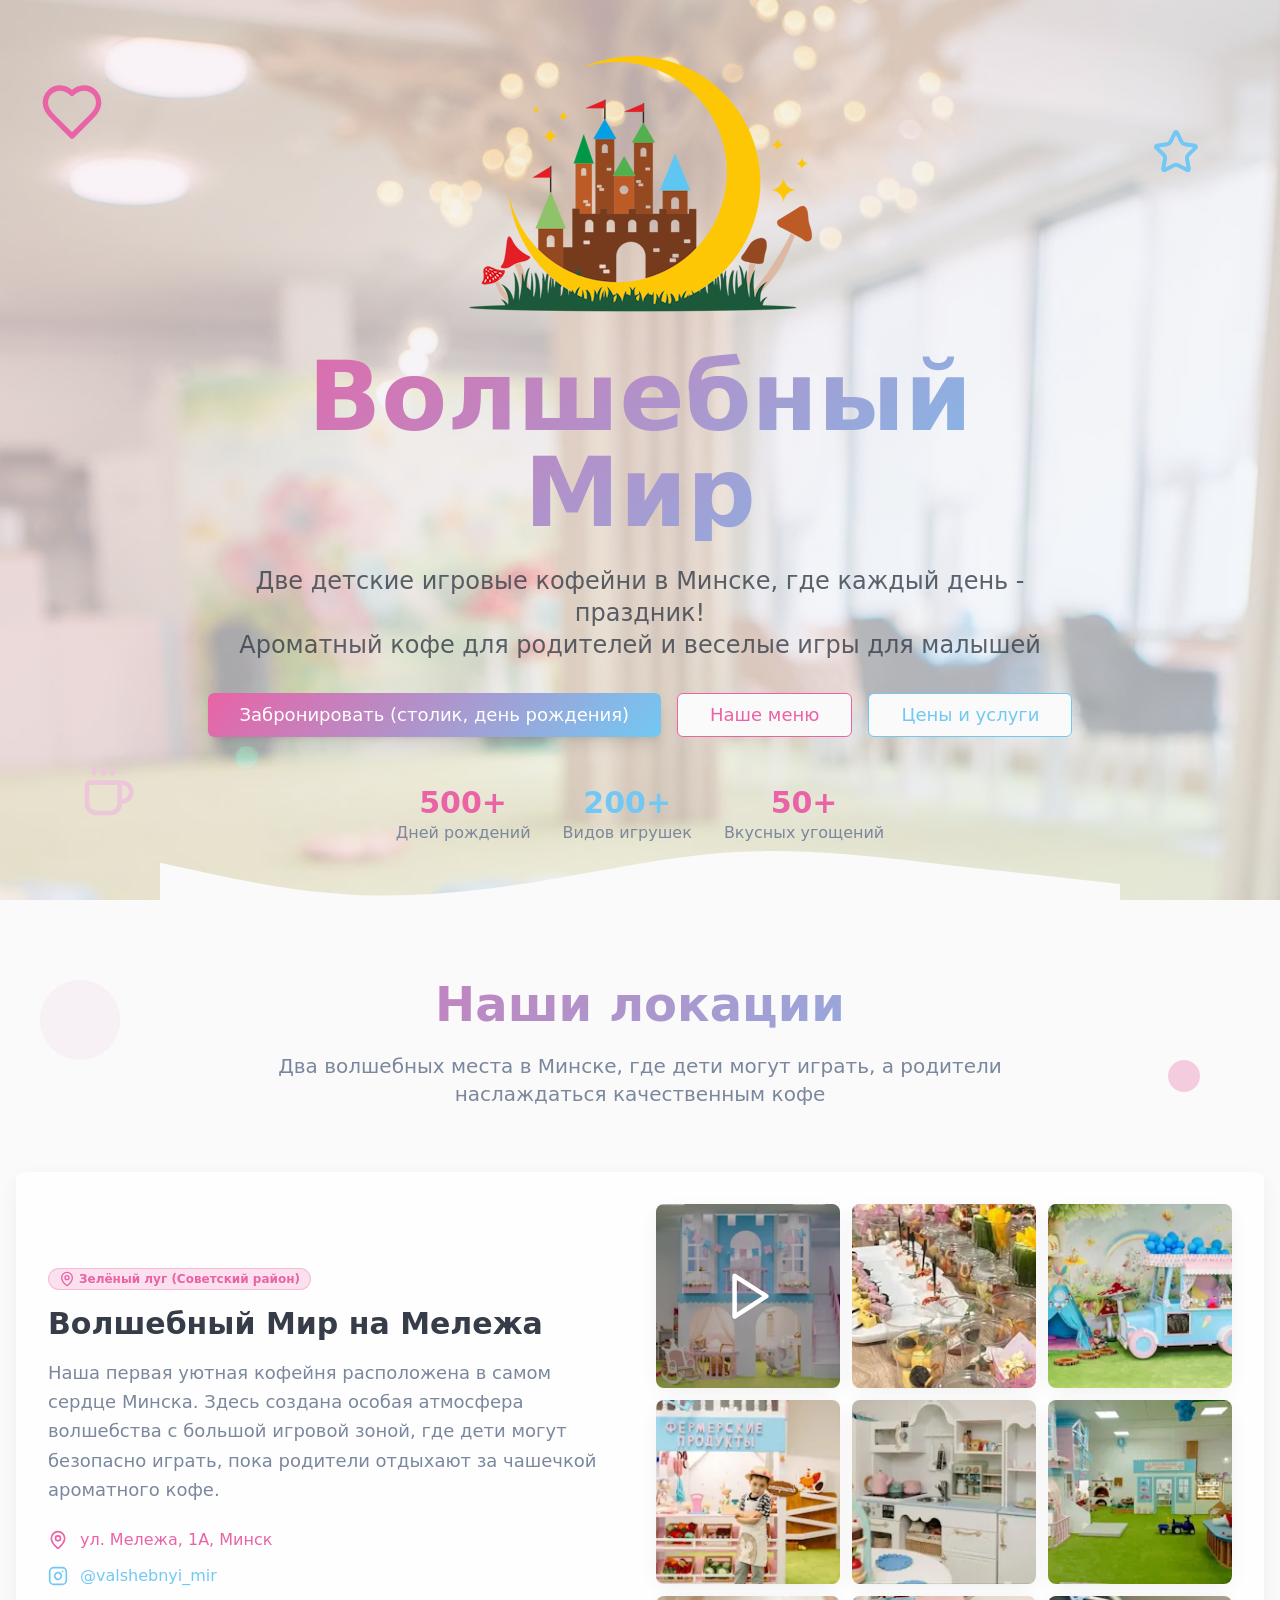
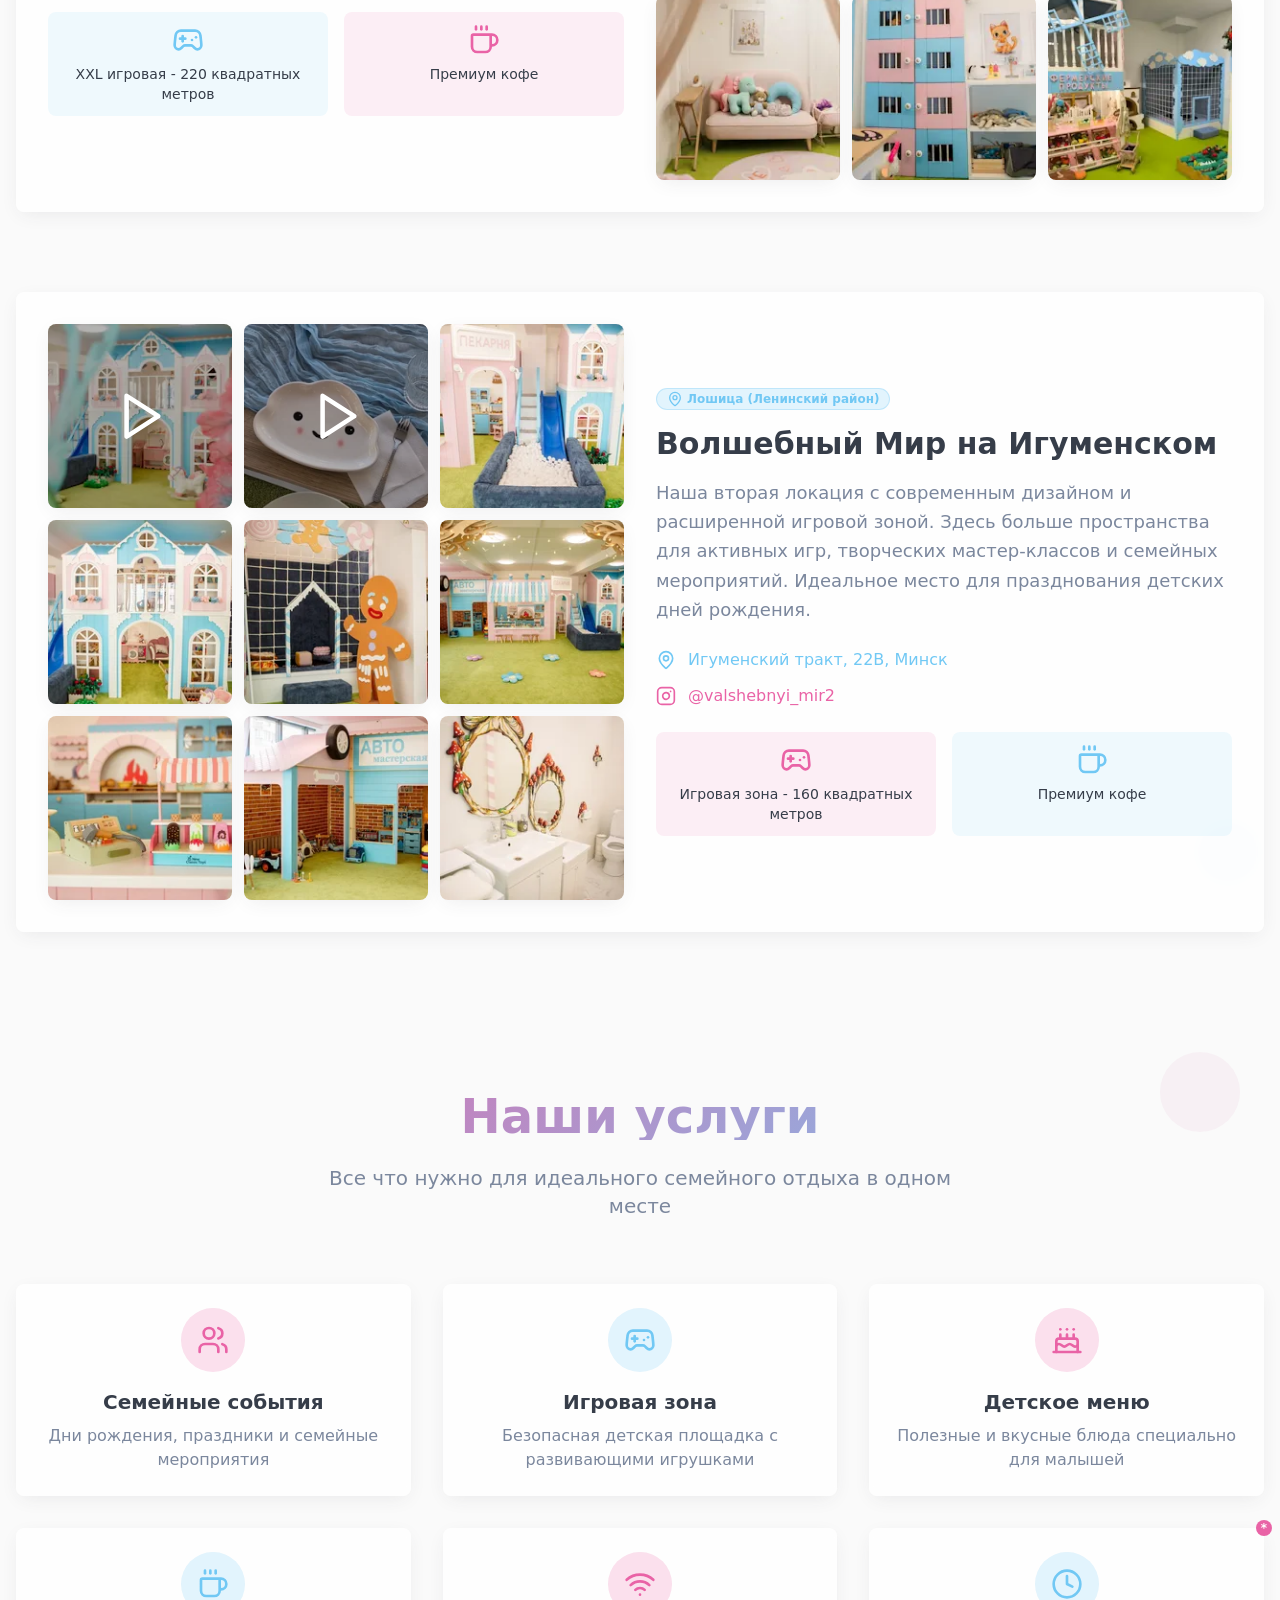
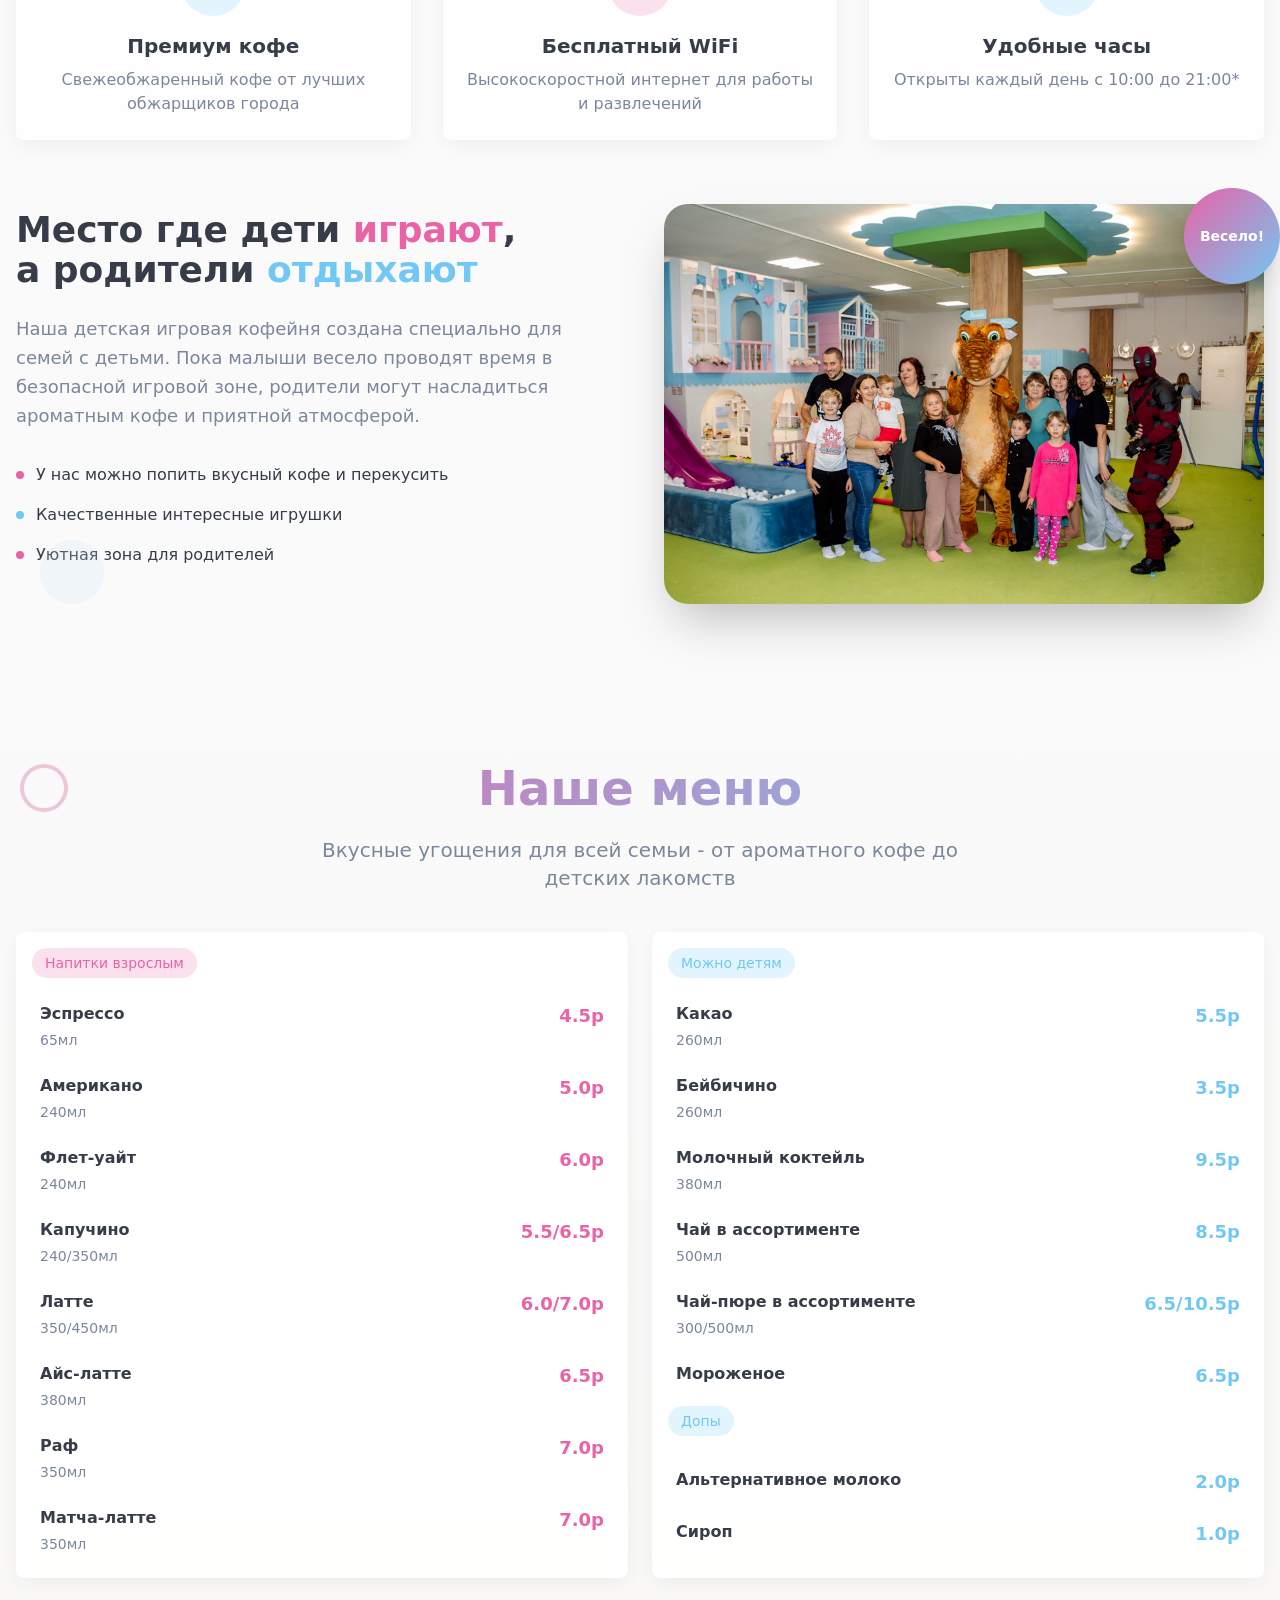
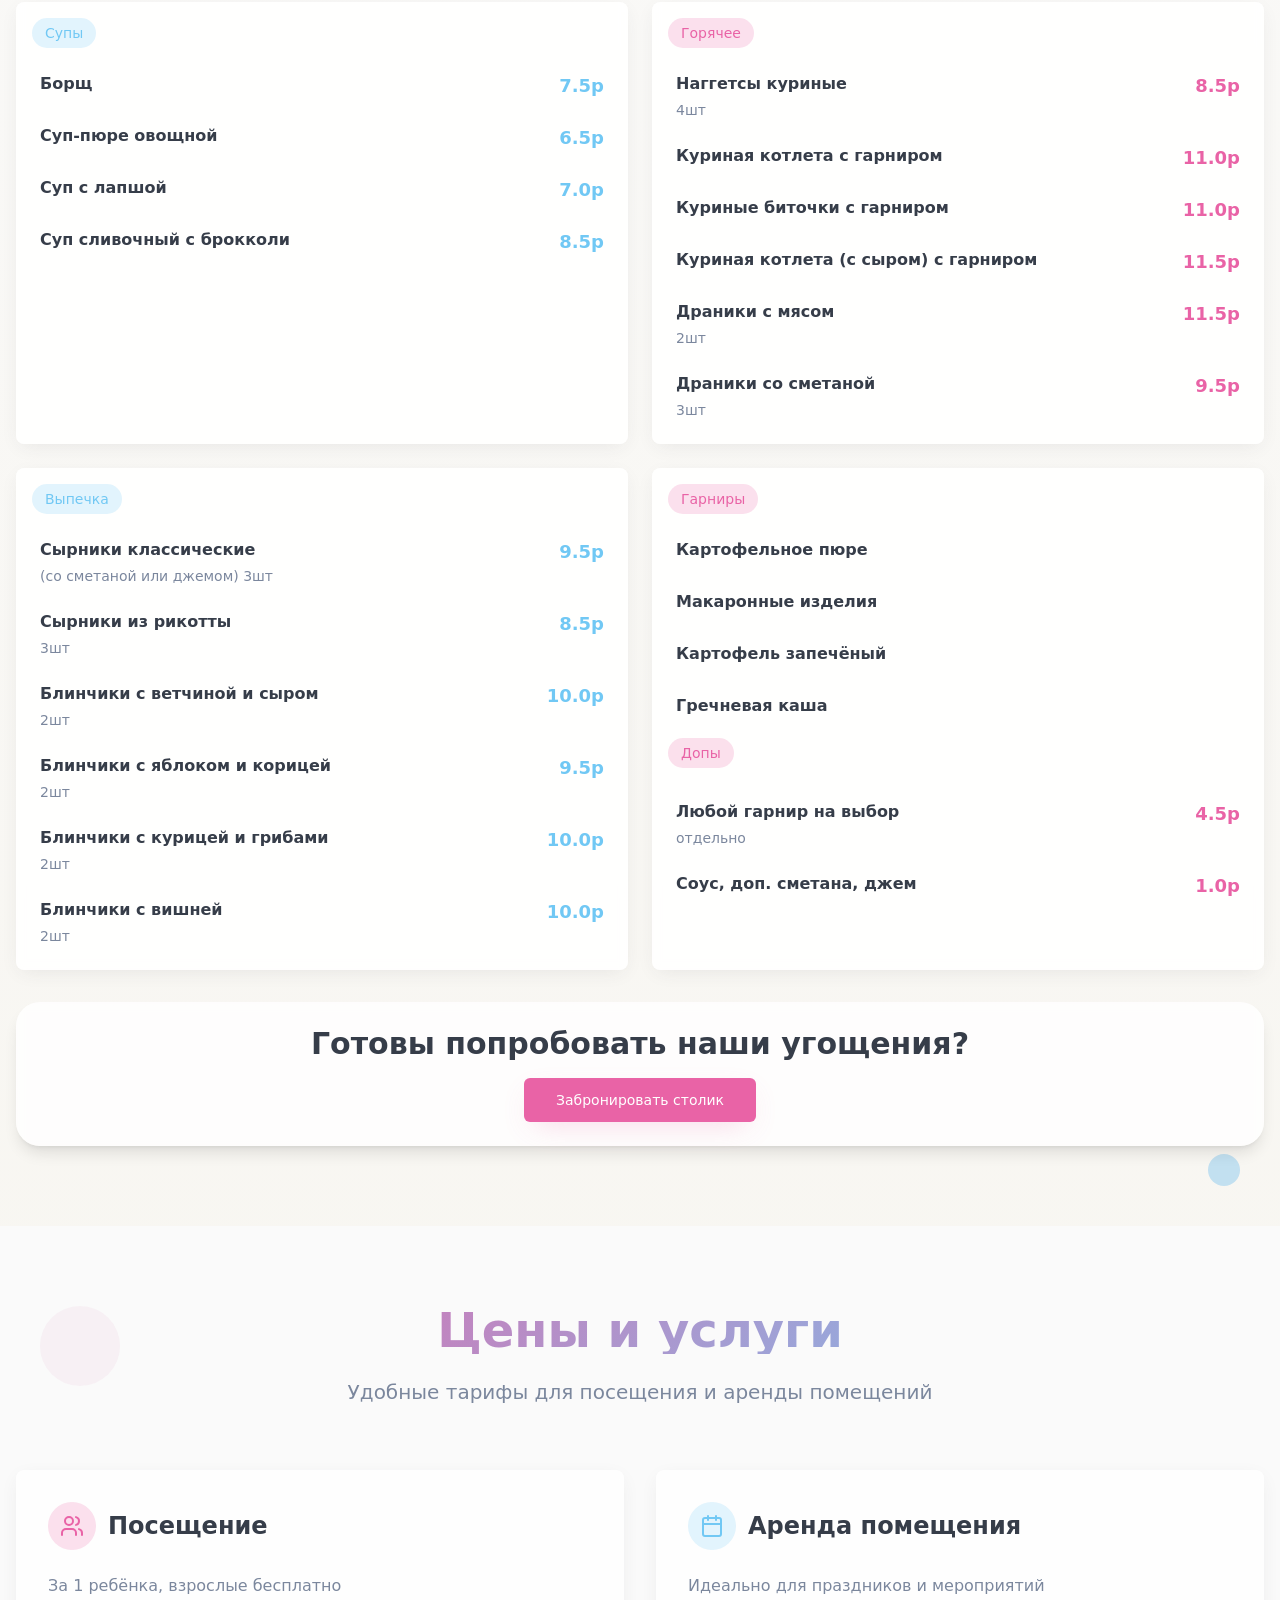
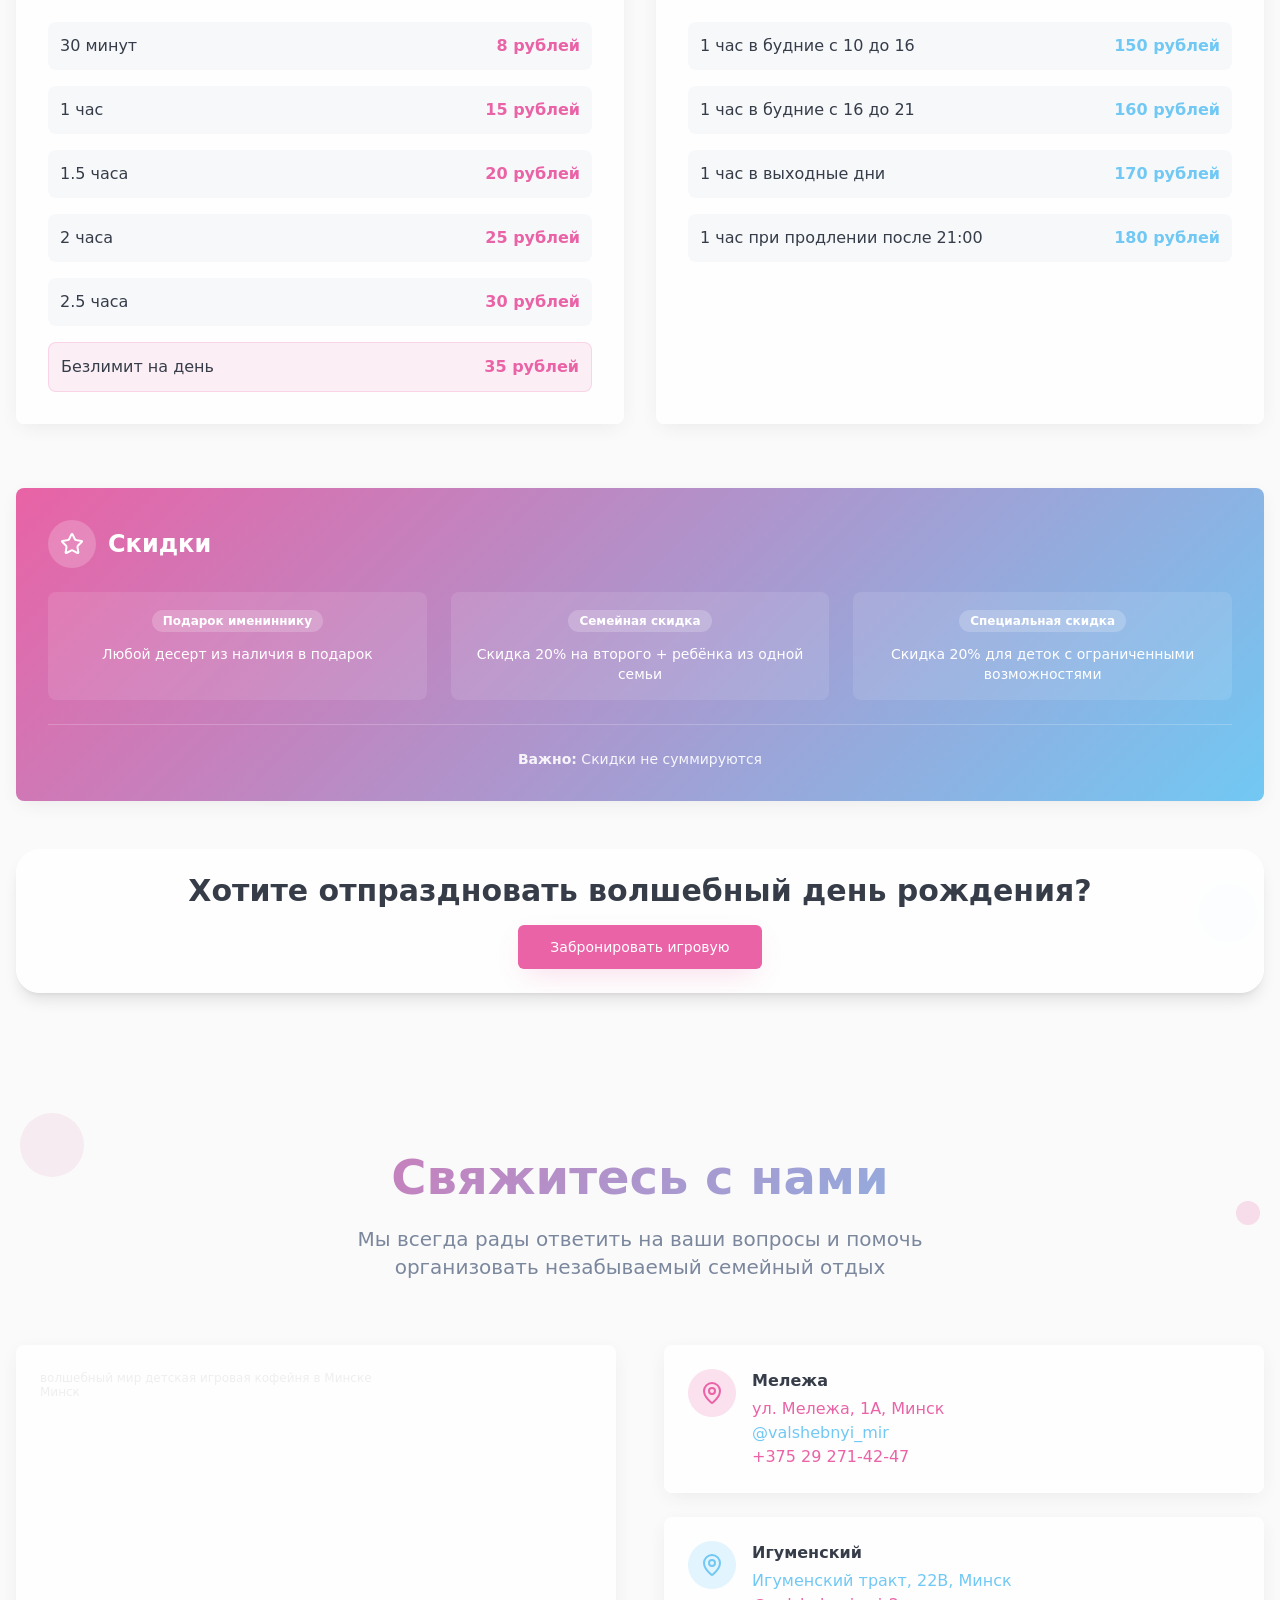
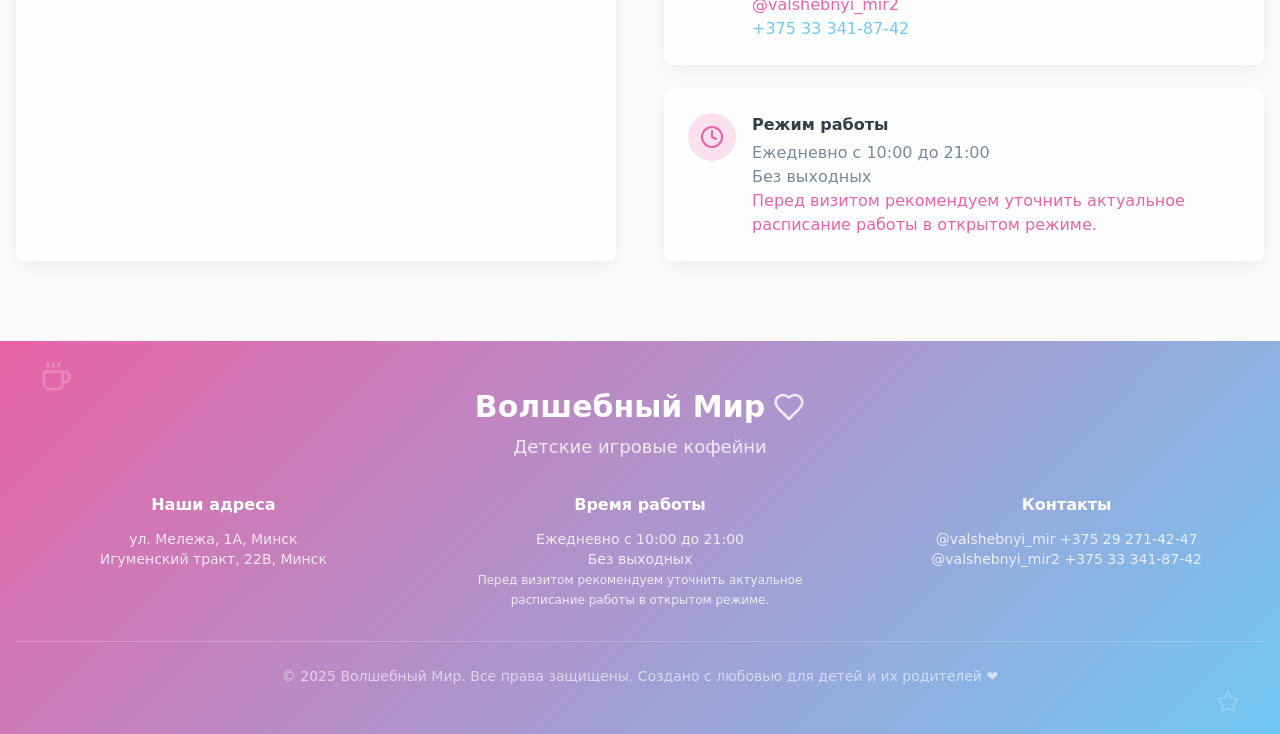
==== commit d8f558d9: "fixed relative paths" ====
--- a/index.html
+++ b/index.html
@@ -4,20 +4,20 @@
     <meta charset="UTF-8" />
     <meta name="viewport" content="width=device-width, initial-scale=1.0" />
     <title>Волшебный Мир - Детская игровая кофейня</title>
-    <link rel="icon" type="image/x-icon" href="/favicon.ico" />
+    <link rel="icon" type="image/x-icon" href="./favicon.ico" />
     <meta name="description" content="Детская игровая кофейня в Минске. Ароматный кофе для родителей, безопасная игровая зона для детей. Проводим дни рождения и семейные праздники." />
     <meta name="author" content="Волшебный Мир" />
 
     <meta property="og:title" content="Волшебный Мир - Детская игровая кофейня" />
     <meta property="og:description" content="Детская игровая кофейня в Минске. Ароматный кофе для родителей, безопасная игровая зона для детей." />
     <meta property="og:type" content="website" />
-    <meta property="og:image" content="https://lovable.dev/opengraph-image-p98pqg.png" />
+    <meta property="og:image" content="./hero-cafe.jpg" />
 
     <meta name="twitter:card" content="summary_large_image" />
     <meta name="twitter:site" content="@valshebny_mir" />
-    <meta name="twitter:image" content="https://lovable.dev/opengraph-image-p98pqg.png" />
-    <script type="module" crossorigin src="/assets/index-IKXTSsfl.js"></script>
-    <link rel="stylesheet" crossorigin href="/assets/index-Bjimmv9M.css">
+    <meta name="twitter:image" content="./hero-cafe.jpg" />
+    <script type="module" crossorigin src="./assets/index-CvKHbW9U.js"></script>
+    <link rel="stylesheet" crossorigin href="./assets/index-Cb_RQzTA.css">
   </head>
 
   <body>
--- a/assets/index-Cb_RQzTA.css
+++ b/assets/index-Cb_RQzTA.css
@@ -0,0 +1 @@
+*,:before,:after{--tw-border-spacing-x: 0;--tw-border-spacing-y: 0;--tw-translate-x: 0;--tw-translate-y: 0;--tw-rotate: 0;--tw-skew-x: 0;--tw-skew-y: 0;--tw-scale-x: 1;--tw-scale-y: 1;--tw-pan-x: ;--tw-pan-y: ;--tw-pinch-zoom: ;--tw-scroll-snap-strictness: proximity;--tw-gradient-from-position: ;--tw-gradient-via-position: ;--tw-gradient-to-position: ;--tw-ordinal: ;--tw-slashed-zero: ;--tw-numeric-figure: ;--tw-numeric-spacing: ;--tw-numeric-fraction: ;--tw-ring-inset: ;--tw-ring-offset-width: 0px;--tw-ring-offset-color: #fff;--tw-ring-color: rgb(59 130 246 / .5);--tw-ring-offset-shadow: 0 0 #0000;--tw-ring-shadow: 0 0 #0000;--tw-shadow: 0 0 #0000;--tw-shadow-colored: 0 0 #0000;--tw-blur: ;--tw-brightness: ;--tw-contrast: ;--tw-grayscale: ;--tw-hue-rotate: ;--tw-invert: ;--tw-saturate: ;--tw-sepia: ;--tw-drop-shadow: ;--tw-backdrop-blur: ;--tw-backdrop-brightness: ;--tw-backdrop-contrast: ;--tw-backdrop-grayscale: ;--tw-backdrop-hue-rotate: ;--tw-backdrop-invert: ;--tw-backdrop-opacity: ;--tw-backdrop-saturate: ;--tw-backdrop-sepia: ;--tw-contain-size: ;--tw-contain-layout: ;--tw-contain-paint: ;--tw-contain-style: }::backdrop{--tw-border-spacing-x: 0;--tw-border-spacing-y: 0;--tw-translate-x: 0;--tw-translate-y: 0;--tw-rotate: 0;--tw-skew-x: 0;--tw-skew-y: 0;--tw-scale-x: 1;--tw-scale-y: 1;--tw-pan-x: ;--tw-pan-y: ;--tw-pinch-zoom: ;--tw-scroll-snap-strictness: proximity;--tw-gradient-from-position: ;--tw-gradient-via-position: ;--tw-gradient-to-position: ;--tw-ordinal: ;--tw-slashed-zero: ;--tw-numeric-figure: ;--tw-numeric-spacing: ;--tw-numeric-fraction: ;--tw-ring-inset: ;--tw-ring-offset-width: 0px;--tw-ring-offset-color: #fff;--tw-ring-color: rgb(59 130 246 / .5);--tw-ring-offset-shadow: 0 0 #0000;--tw-ring-shadow: 0 0 #0000;--tw-shadow: 0 0 #0000;--tw-shadow-colored: 0 0 #0000;--tw-blur: ;--tw-brightness: ;--tw-contrast: ;--tw-grayscale: ;--tw-hue-rotate: ;--tw-invert: ;--tw-saturate: ;--tw-sepia: ;--tw-drop-shadow: ;--tw-backdrop-blur: ;--tw-backdrop-brightness: ;--tw-backdrop-contrast: ;--tw-backdrop-grayscale: ;--tw-backdrop-hue-rotate: ;--tw-backdrop-invert: ;--tw-backdrop-opacity: ;--tw-backdrop-saturate: ;--tw-backdrop-sepia: ;--tw-contain-size: ;--tw-contain-layout: ;--tw-contain-paint: ;--tw-contain-style: }*,:before,:after{box-sizing:border-box;border-width:0;border-style:solid;border-color:#e5e7eb}:before,:after{--tw-content: ""}html,:host{line-height:1.5;-webkit-text-size-adjust:100%;tab-size:4;font-family:ui-sans-serif,system-ui,sans-serif,"Apple Color Emoji","Segoe UI Emoji",Segoe UI Symbol,"Noto Color Emoji";font-feature-settings:normal;font-variation-settings:normal;-webkit-tap-highlight-color:transparent}body{margin:0;line-height:inherit}hr{height:0;color:inherit;border-top-width:1px}abbr:where([title]){-webkit-text-decoration:underline dotted;text-decoration:underline dotted}h1,h2,h3,h4,h5,h6{font-size:inherit;font-weight:inherit}a{color:inherit;text-decoration:inherit}b,strong{font-weight:bolder}code,kbd,samp,pre{font-family:ui-monospace,SFMono-Regular,Menlo,Monaco,Consolas,Liberation Mono,Courier New,monospace;font-feature-settings:normal;font-variation-settings:normal;font-size:1em}small{font-size:80%}sub,sup{font-size:75%;line-height:0;position:relative;vertical-align:baseline}sub{bottom:-.25em}sup{top:-.5em}table{text-indent:0;border-color:inherit;border-collapse:collapse}button,input,optgroup,select,textarea{font-family:inherit;font-feature-settings:inherit;font-variation-settings:inherit;font-size:100%;font-weight:inherit;line-height:inherit;letter-spacing:inherit;color:inherit;margin:0;padding:0}button,select{text-transform:none}button,input:where([type=button]),input:where([type=reset]),input:where([type=submit]){-webkit-appearance:button;background-color:transparent;background-image:none}:-moz-focusring{outline:auto}:-moz-ui-invalid{box-shadow:none}progress{vertical-align:baseline}::-webkit-inner-spin-button,::-webkit-outer-spin-button{height:auto}[type=search]{-webkit-appearance:textfield;outline-offset:-2px}::-webkit-search-decoration{-webkit-appearance:none}::-webkit-file-upload-button{-webkit-appearance:button;font:inherit}summary{display:list-item}blockquote,dl,dd,h1,h2,h3,h4,h5,h6,hr,figure,p,pre{margin:0}fieldset{margin:0;padding:0}legend{padding:0}ol,ul,menu{list-style:none;margin:0;padding:0}dialog{padding:0}textarea{resize:vertical}input::placeholder,textarea::placeholder{opacity:1;color:#9ca3af}button,[role=button]{cursor:pointer}:disabled{cursor:default}img,svg,video,canvas,audio,iframe,embed,object{display:block;vertical-align:middle}img,video{max-width:100%;height:auto}[hidden]:where(:not([hidden=until-found])){display:none}:root{--background: 0 0% 98%;--foreground: 220 15% 25%;--card: 0 0% 100%;--card-foreground: 220 15% 25%;--popover: 0 0% 100%;--popover-foreground: 220 15% 25%;--primary: 330 75% 65%;--primary-foreground: 0 0% 100%;--secondary: 200 85% 70%;--secondary-foreground: 0 0% 100%;--muted: 210 25% 95%;--muted-foreground: 220 15% 55%;--accent: 280 65% 85%;--accent-foreground: 220 15% 25%;--destructive: 0 84.2% 60.2%;--destructive-foreground: 0 0% 100%;--border: 210 25% 90%;--input: 210 25% 90%;--ring: 330 75% 65%;--candy-pink: 330 75% 65%;--candy-pink-light: 330 50% 85%;--candy-pink-dark: 330 85% 45%;--sky-blue: 200 85% 70%;--sky-blue-light: 200 60% 85%;--sky-blue-dark: 200 95% 55%;--soft-cream: 45 30% 96%;--warm-white: 0 0% 98%;--gradient-candy: linear-gradient(135deg, hsl(330 75% 65%) 0%, hsl(200 85% 70%) 100%);--gradient-soft: linear-gradient(180deg, hsl(0 0% 98%) 0%, hsl(45 30% 96%) 100%);--gradient-hero: linear-gradient(135deg, hsl(330 50% 95%) 0%, hsl(200 60% 95%) 100%);--shadow-candy: 0 10px 30px -10px hsl(330 75% 65% / .3);--shadow-sky: 0 10px 30px -10px hsl(200 85% 70% / .3);--shadow-soft: 0 5px 20px -5px hsl(220 15% 25% / .1);--transition-smooth: all .3s cubic-bezier(.4, 0, .2, 1);--transition-bounce: all .4s cubic-bezier(.68, -.55, .265, 1.55);--radius: .5rem;--sidebar-background: 0 0% 98%;--sidebar-foreground: 240 5.3% 26.1%;--sidebar-primary: 240 5.9% 10%;--sidebar-primary-foreground: 0 0% 98%;--sidebar-accent: 240 4.8% 95.9%;--sidebar-accent-foreground: 240 5.9% 10%;--sidebar-border: 220 13% 91%;--sidebar-ring: 217.2 91.2% 59.8%}.dark{--background: 222.2 84% 4.9%;--foreground: 210 40% 98%;--card: 222.2 84% 4.9%;--card-foreground: 210 40% 98%;--popover: 222.2 84% 4.9%;--popover-foreground: 210 40% 98%;--primary: 210 40% 98%;--primary-foreground: 222.2 47.4% 11.2%;--secondary: 217.2 32.6% 17.5%;--secondary-foreground: 210 40% 98%;--muted: 217.2 32.6% 17.5%;--muted-foreground: 215 20.2% 65.1%;--accent: 217.2 32.6% 17.5%;--accent-foreground: 210 40% 98%;--destructive: 0 62.8% 30.6%;--destructive-foreground: 210 40% 98%;--border: 217.2 32.6% 17.5%;--input: 217.2 32.6% 17.5%;--ring: 212.7 26.8% 83.9%;--sidebar-background: 240 5.9% 10%;--sidebar-foreground: 240 4.8% 95.9%;--sidebar-primary: 224.3 76.3% 48%;--sidebar-primary-foreground: 0 0% 100%;--sidebar-accent: 240 3.7% 15.9%;--sidebar-accent-foreground: 240 4.8% 95.9%;--sidebar-border: 240 3.7% 15.9%;--sidebar-ring: 217.2 91.2% 59.8%}*{border-color:hsl(var(--border))}body{background-color:hsl(var(--background));color:hsl(var(--foreground))}.container{width:100%;margin-right:auto;margin-left:auto;padding-right:2rem;padding-left:2rem}@media (min-width: 1400px){.container{max-width:1400px}}.sr-only{position:absolute;width:1px;height:1px;padding:0;margin:-1px;overflow:hidden;clip:rect(0,0,0,0);white-space:nowrap;border-width:0}.pointer-events-none{pointer-events:none}.pointer-events-auto{pointer-events:auto}.visible{visibility:visible}.invisible{visibility:hidden}.fixed{position:fixed}.absolute{position:absolute}.relative{position:relative}.inset-0{inset:0}.inset-x-0{left:0;right:0}.inset-y-0{top:0;bottom:0}.-bottom-12{bottom:-3rem}.-left-12{left:-3rem}.-right-12{right:-3rem}.-right-2{right:-.5rem}.-right-4{right:-1rem}.-top-12{top:-3rem}.-top-2{top:-.5rem}.-top-4{top:-1rem}.bottom-0{bottom:0}.bottom-10{bottom:2.5rem}.bottom-20{bottom:5rem}.bottom-32{bottom:8rem}.bottom-5{bottom:1.25rem}.bottom-6{bottom:1.5rem}.left-0{left:0}.left-1{left:.25rem}.left-1\/2{left:50%}.left-10{left:2.5rem}.left-2{left:.5rem}.left-20{left:5rem}.left-5{left:1.25rem}.left-6{left:1.5rem}.left-\[50\%\]{left:50%}.right-0{right:0}.right-1{right:.25rem}.right-10{right:2.5rem}.right-2{right:.5rem}.right-20{right:5rem}.right-3{right:.75rem}.right-4{right:1rem}.right-5{right:1.25rem}.right-6{right:1.5rem}.top-0{top:0}.top-1\.5{top:.375rem}.top-1\/2{top:50%}.top-10{top:2.5rem}.top-2{top:.5rem}.top-20{top:5rem}.top-3\.5{top:.875rem}.top-32{top:8rem}.top-4{top:1rem}.top-40{top:10rem}.top-5{top:1.25rem}.top-6{top:1.5rem}.top-\[1px\]{top:1px}.top-\[50\%\]{top:50%}.top-\[60\%\]{top:60%}.top-full{top:100%}.z-0{z-index:0}.z-10{z-index:10}.z-20{z-index:20}.z-50{z-index:50}.z-\[100\]{z-index:100}.z-\[1\]{z-index:1}.order-1{order:1}.order-2{order:2}.-mx-1{margin-left:-.25rem;margin-right:-.25rem}.mx-2{margin-left:.5rem;margin-right:.5rem}.mx-3\.5{margin-left:.875rem;margin-right:.875rem}.mx-auto{margin-left:auto;margin-right:auto}.my-0\.5{margin-top:.125rem;margin-bottom:.125rem}.my-1{margin-top:.25rem;margin-bottom:.25rem}.-ml-4{margin-left:-1rem}.-mt-4{margin-top:-1rem}.mb-1{margin-bottom:.25rem}.mb-10{margin-bottom:2.5rem}.mb-16{margin-bottom:4rem}.mb-2{margin-bottom:.5rem}.mb-20{margin-bottom:5rem}.mb-3{margin-bottom:.75rem}.mb-4{margin-bottom:1rem}.mb-6{margin-bottom:1.5rem}.mb-8{margin-bottom:2rem}.ml-1{margin-left:.25rem}.ml-auto{margin-left:auto}.mr-1{margin-right:.25rem}.mr-2{margin-right:.5rem}.mt-1{margin-top:.25rem}.mt-1\.5{margin-top:.375rem}.mt-12{margin-top:3rem}.mt-2{margin-top:.5rem}.mt-24{margin-top:6rem}.mt-4{margin-top:1rem}.mt-6{margin-top:1.5rem}.mt-auto{margin-top:auto}.block{display:block}.flex{display:flex}.inline-flex{display:inline-flex}.table{display:table}.grid{display:grid}.hidden{display:none}.aspect-square{aspect-ratio:1 / 1}.aspect-video{aspect-ratio:16 / 9}.size-4{width:1rem;height:1rem}.h-1\.5{height:.375rem}.h-10{height:2.5rem}.h-11{height:2.75rem}.h-12{height:3rem}.h-14{height:3.5rem}.h-16{height:4rem}.h-2{height:.5rem}.h-2\.5{height:.625rem}.h-20{height:5rem}.h-24{height:6rem}.h-3{height:.75rem}.h-3\.5{height:.875rem}.h-4{height:1rem}.h-5{height:1.25rem}.h-6{height:1.5rem}.h-7{height:1.75rem}.h-8{height:2rem}.h-9{height:2.25rem}.h-\[1px\]{height:1px}.h-\[400px\]{height:400px}.h-\[54\.4px\]{height:54.4px}.h-\[var\(--radix-navigation-menu-viewport-height\)\]{height:var(--radix-navigation-menu-viewport-height)}.h-\[var\(--radix-select-trigger-height\)\]{height:var(--radix-select-trigger-height)}.h-auto{height:auto}.h-full{height:100%}.h-px{height:1px}.h-svh{height:100svh}.max-h-96{max-height:24rem}.max-h-\[300px\]{max-height:300px}.max-h-screen{max-height:100vh}.min-h-0{min-height:0px}.min-h-\[80px\]{min-height:80px}.min-h-screen{min-height:100vh}.min-h-svh{min-height:100svh}.w-0{width:0px}.w-1{width:.25rem}.w-10{width:2.5rem}.w-11{width:2.75rem}.w-12{width:3rem}.w-14{width:3.5rem}.w-16{width:4rem}.w-2{width:.5rem}.w-2\.5{width:.625rem}.w-20{width:5rem}.w-24{width:6rem}.w-3{width:.75rem}.w-3\.5{width:.875rem}.w-3\/4{width:75%}.w-4{width:1rem}.w-5{width:1.25rem}.w-6{width:1.5rem}.w-64{width:16rem}.w-7{width:1.75rem}.w-72{width:18rem}.w-8{width:2rem}.w-9{width:2.25rem}.w-\[--sidebar-width\]{width:var(--sidebar-width)}.w-\[100px\]{width:100px}.w-\[1px\]{width:1px}.w-\[54\.4px\]{width:54.4px}.w-auto{width:auto}.w-full{width:100%}.w-max{width:max-content}.w-px{width:1px}.min-w-0{min-width:0px}.min-w-5{min-width:1.25rem}.min-w-\[12rem\]{min-width:12rem}.min-w-\[8rem\]{min-width:8rem}.min-w-\[var\(--radix-select-trigger-width\)\]{min-width:var(--radix-select-trigger-width)}.max-w-2xl{max-width:42rem}.max-w-3xl{max-width:48rem}.max-w-4xl{max-width:56rem}.max-w-\[--skeleton-width\]{max-width:var(--skeleton-width)}.max-w-lg{max-width:32rem}.max-w-max{max-width:max-content}.flex-1{flex:1 1 0%}.flex-shrink-0,.shrink-0{flex-shrink:0}.grow{flex-grow:1}.grow-0{flex-grow:0}.basis-full{flex-basis:100%}.caption-bottom{caption-side:bottom}.border-collapse{border-collapse:collapse}.-translate-x-1\/2{--tw-translate-x: -50%;transform:translate(var(--tw-translate-x),var(--tw-translate-y)) rotate(var(--tw-rotate)) skew(var(--tw-skew-x)) skewY(var(--tw-skew-y)) scaleX(var(--tw-scale-x)) scaleY(var(--tw-scale-y))}.-translate-x-px{--tw-translate-x: -1px;transform:translate(var(--tw-translate-x),var(--tw-translate-y)) rotate(var(--tw-rotate)) skew(var(--tw-skew-x)) skewY(var(--tw-skew-y)) scaleX(var(--tw-scale-x)) scaleY(var(--tw-scale-y))}.-translate-y-1\/2{--tw-translate-y: -50%;transform:translate(var(--tw-translate-x),var(--tw-translate-y)) rotate(var(--tw-rotate)) skew(var(--tw-skew-x)) skewY(var(--tw-skew-y)) scaleX(var(--tw-scale-x)) scaleY(var(--tw-scale-y))}.translate-x-\[-50\%\]{--tw-translate-x: -50%;transform:translate(var(--tw-translate-x),var(--tw-translate-y)) rotate(var(--tw-rotate)) skew(var(--tw-skew-x)) skewY(var(--tw-skew-y)) scaleX(var(--tw-scale-x)) scaleY(var(--tw-scale-y))}.translate-x-px{--tw-translate-x: 1px;transform:translate(var(--tw-translate-x),var(--tw-translate-y)) rotate(var(--tw-rotate)) skew(var(--tw-skew-x)) skewY(var(--tw-skew-y)) scaleX(var(--tw-scale-x)) scaleY(var(--tw-scale-y))}.translate-y-\[-50\%\]{--tw-translate-y: -50%;transform:translate(var(--tw-translate-x),var(--tw-translate-y)) rotate(var(--tw-rotate)) skew(var(--tw-skew-x)) skewY(var(--tw-skew-y)) scaleX(var(--tw-scale-x)) scaleY(var(--tw-scale-y))}.rotate-45{--tw-rotate: 45deg;transform:translate(var(--tw-translate-x),var(--tw-translate-y)) rotate(var(--tw-rotate)) skew(var(--tw-skew-x)) skewY(var(--tw-skew-y)) scaleX(var(--tw-scale-x)) scaleY(var(--tw-scale-y))}.rotate-90{--tw-rotate: 90deg;transform:translate(var(--tw-translate-x),var(--tw-translate-y)) rotate(var(--tw-rotate)) skew(var(--tw-skew-x)) skewY(var(--tw-skew-y)) scaleX(var(--tw-scale-x)) scaleY(var(--tw-scale-y))}.transform{transform:translate(var(--tw-translate-x),var(--tw-translate-y)) rotate(var(--tw-rotate)) skew(var(--tw-skew-x)) skewY(var(--tw-skew-y)) scaleX(var(--tw-scale-x)) scaleY(var(--tw-scale-y))}@keyframes bounce-gentle{0%,to{transform:translateY(0)}50%{transform:translateY(-5px)}}.animate-bounce-gentle{animation:bounce-gentle 2s ease-in-out infinite}@keyframes fade-in-up{0%{opacity:0;transform:translateY(30px)}to{opacity:1;transform:translateY(0)}}.animate-fade-in-up{animation:fade-in-up .6s ease-out}@keyframes float{0%,to{transform:translateY(0)}50%{transform:translateY(-10px)}}.animate-float{animation:float 3s ease-in-out infinite}@keyframes pulse{50%{opacity:.5}}.animate-pulse{animation:pulse 2s cubic-bezier(.4,0,.6,1) infinite}.cursor-default{cursor:default}.cursor-help{cursor:help}.cursor-pointer{cursor:pointer}.touch-none{touch-action:none}.select-none{-webkit-user-select:none;user-select:none}.list-none{list-style-type:none}.grid-cols-1{grid-template-columns:repeat(1,minmax(0,1fr))}.grid-cols-2{grid-template-columns:repeat(2,minmax(0,1fr))}.grid-cols-3{grid-template-columns:repeat(3,minmax(0,1fr))}.flex-row{flex-direction:row}.flex-col{flex-direction:column}.flex-col-reverse{flex-direction:column-reverse}.flex-wrap{flex-wrap:wrap}.items-start{align-items:flex-start}.items-end{align-items:flex-end}.items-center{align-items:center}.items-stretch{align-items:stretch}.justify-center{justify-content:center}.justify-between{justify-content:space-between}.gap-1{gap:.25rem}.gap-1\.5{gap:.375rem}.gap-12{gap:3rem}.gap-2{gap:.5rem}.gap-3{gap:.75rem}.gap-4{gap:1rem}.gap-6{gap:1.5rem}.gap-8{gap:2rem}.space-x-1>:not([hidden])~:not([hidden]){--tw-space-x-reverse: 0;margin-right:calc(.25rem * var(--tw-space-x-reverse));margin-left:calc(.25rem * calc(1 - var(--tw-space-x-reverse)))}.space-x-4>:not([hidden])~:not([hidden]){--tw-space-x-reverse: 0;margin-right:calc(1rem * var(--tw-space-x-reverse));margin-left:calc(1rem * calc(1 - var(--tw-space-x-reverse)))}.space-x-8>:not([hidden])~:not([hidden]){--tw-space-x-reverse: 0;margin-right:calc(2rem * var(--tw-space-x-reverse));margin-left:calc(2rem * calc(1 - var(--tw-space-x-reverse)))}.space-y-1>:not([hidden])~:not([hidden]){--tw-space-y-reverse: 0;margin-top:calc(.25rem * calc(1 - var(--tw-space-y-reverse)));margin-bottom:calc(.25rem * var(--tw-space-y-reverse))}.space-y-1\.5>:not([hidden])~:not([hidden]){--tw-space-y-reverse: 0;margin-top:calc(.375rem * calc(1 - var(--tw-space-y-reverse)));margin-bottom:calc(.375rem * var(--tw-space-y-reverse))}.space-y-2>:not([hidden])~:not([hidden]){--tw-space-y-reverse: 0;margin-top:calc(.5rem * calc(1 - var(--tw-space-y-reverse)));margin-bottom:calc(.5rem * var(--tw-space-y-reverse))}.space-y-3>:not([hidden])~:not([hidden]){--tw-space-y-reverse: 0;margin-top:calc(.75rem * calc(1 - var(--tw-space-y-reverse)));margin-bottom:calc(.75rem * var(--tw-space-y-reverse))}.space-y-4>:not([hidden])~:not([hidden]){--tw-space-y-reverse: 0;margin-top:calc(1rem * calc(1 - var(--tw-space-y-reverse)));margin-bottom:calc(1rem * var(--tw-space-y-reverse))}.space-y-6>:not([hidden])~:not([hidden]){--tw-space-y-reverse: 0;margin-top:calc(1.5rem * calc(1 - var(--tw-space-y-reverse)));margin-bottom:calc(1.5rem * var(--tw-space-y-reverse))}.overflow-auto{overflow:auto}.overflow-hidden{overflow:hidden}.overflow-y-auto{overflow-y:auto}.overflow-x-hidden{overflow-x:hidden}.whitespace-nowrap{white-space:nowrap}.break-words{overflow-wrap:break-word}.rounded-3xl{border-radius:1.5rem}.rounded-\[2px\]{border-radius:2px}.rounded-\[inherit\]{border-radius:inherit}.rounded-full{border-radius:9999px}.rounded-lg{border-radius:var(--radius)}.rounded-md{border-radius:calc(var(--radius) - 2px)}.rounded-sm{border-radius:calc(var(--radius) - 4px)}.rounded-t-\[10px\]{border-top-left-radius:10px;border-top-right-radius:10px}.rounded-tl-sm{border-top-left-radius:calc(var(--radius) - 4px)}.border{border-width:1px}.border-0{border-width:0px}.border-2{border-width:2px}.border-4{border-width:4px}.border-\[1\.5px\]{border-width:1.5px}.border-y{border-top-width:1px;border-bottom-width:1px}.border-b{border-bottom-width:1px}.border-l{border-left-width:1px}.border-r{border-right-width:1px}.border-t{border-top-width:1px}.border-dashed{border-style:dashed}.border-\[--color-border\]{border-color:var(--color-border)}.border-border\/50{border-color:hsl(var(--border) / .5)}.border-candy-pink{border-color:hsl(var(--candy-pink))}.border-candy-pink-light{border-color:hsl(var(--candy-pink-light))}.border-candy-pink\/20{border-color:hsl(var(--candy-pink) / .2)}.border-candy-pink\/30{border-color:hsl(var(--candy-pink) / .3)}.border-destructive{border-color:hsl(var(--destructive))}.border-destructive\/50{border-color:hsl(var(--destructive) / .5)}.border-input{border-color:hsl(var(--input))}.border-primary{border-color:hsl(var(--primary))}.border-sidebar-border{border-color:hsl(var(--sidebar-border))}.border-sky-blue{border-color:hsl(var(--sky-blue))}.border-sky-blue\/30{border-color:hsl(var(--sky-blue) / .3)}.border-transparent{border-color:transparent}.border-white\/20{border-color:#fff3}.border-l-transparent{border-left-color:transparent}.border-t-transparent{border-top-color:transparent}.bg-\[--color-bg\]{background-color:var(--color-bg)}.bg-accent{background-color:hsl(var(--accent))}.bg-background{background-color:hsl(var(--background))}.bg-black\/30{background-color:#0000004d}.bg-black\/60{background-color:#0009}.bg-black\/80{background-color:#000c}.bg-black\/90{background-color:#000000e6}.bg-border{background-color:hsl(var(--border))}.bg-candy-pink{background-color:hsl(var(--candy-pink))}.bg-candy-pink-light{background-color:hsl(var(--candy-pink-light))}.bg-candy-pink\/10{background-color:hsl(var(--candy-pink) / .1)}.bg-candy-pink\/20{background-color:hsl(var(--candy-pink) / .2)}.bg-card{background-color:hsl(var(--card))}.bg-destructive{background-color:hsl(var(--destructive))}.bg-foreground{background-color:hsl(var(--foreground))}.bg-gray-100{--tw-bg-opacity: 1;background-color:rgb(243 244 246 / var(--tw-bg-opacity, 1))}.bg-muted{background-color:hsl(var(--muted))}.bg-muted\/50{background-color:hsl(var(--muted) / .5)}.bg-popover{background-color:hsl(var(--popover))}.bg-primary{background-color:hsl(var(--primary))}.bg-secondary{background-color:hsl(var(--secondary))}.bg-sidebar{background-color:hsl(var(--sidebar-background))}.bg-sidebar-border{background-color:hsl(var(--sidebar-border))}.bg-sky-blue{background-color:hsl(var(--sky-blue))}.bg-sky-blue-light{background-color:hsl(var(--sky-blue-light))}.bg-sky-blue\/10{background-color:hsl(var(--sky-blue) / .1)}.bg-sky-blue\/20{background-color:hsl(var(--sky-blue) / .2)}.bg-transparent{background-color:transparent}.bg-warm-white{background-color:hsl(var(--warm-white))}.bg-white\/10{background-color:#ffffff1a}.bg-white\/20{background-color:#fff3}.bg-white\/80{background-color:#fffc}.bg-white\/90{background-color:#ffffffe6}.bg-white\/95{background-color:#fffffff2}.bg-gradient-candy{background-image:var(--gradient-candy)}.bg-gradient-hero{background-image:var(--gradient-hero)}.bg-gradient-soft{background-image:var(--gradient-soft)}.bg-clip-text{-webkit-background-clip:text;background-clip:text}.fill-current{fill:currentColor}.fill-warm-white{fill:hsl(var(--warm-white))}.object-contain{object-fit:contain}.object-cover{object-fit:cover}.p-0{padding:0}.p-1{padding:.25rem}.p-2{padding:.5rem}.p-3{padding:.75rem}.p-4{padding:1rem}.p-6{padding:1.5rem}.p-8{padding:2rem}.p-\[1px\]{padding:1px}.px-1{padding-left:.25rem;padding-right:.25rem}.px-2{padding-left:.5rem;padding-right:.5rem}.px-2\.5{padding-left:.625rem;padding-right:.625rem}.px-3{padding-left:.75rem;padding-right:.75rem}.px-4{padding-left:1rem;padding-right:1rem}.px-5{padding-left:1.25rem;padding-right:1.25rem}.px-8{padding-left:2rem;padding-right:2rem}.py-0\.5{padding-top:.125rem;padding-bottom:.125rem}.py-1{padding-top:.25rem;padding-bottom:.25rem}.py-1\.5{padding-top:.375rem;padding-bottom:.375rem}.py-12{padding-top:3rem;padding-bottom:3rem}.py-2{padding-top:.5rem;padding-bottom:.5rem}.py-20{padding-top:5rem;padding-bottom:5rem}.py-3{padding-top:.75rem;padding-bottom:.75rem}.py-4{padding-top:1rem;padding-bottom:1rem}.py-6{padding-top:1.5rem;padding-bottom:1.5rem}.pb-3{padding-bottom:.75rem}.pb-4{padding-bottom:1rem}.pl-2\.5{padding-left:.625rem}.pl-4{padding-left:1rem}.pl-8{padding-left:2rem}.pr-2{padding-right:.5rem}.pr-2\.5{padding-right:.625rem}.pr-8{padding-right:2rem}.pt-0{padding-top:0}.pt-1{padding-top:.25rem}.pt-20{padding-top:5rem}.pt-3{padding-top:.75rem}.pt-4{padding-top:1rem}.pt-6{padding-top:1.5rem}.text-left{text-align:left}.text-center{text-align:center}.align-middle{vertical-align:middle}.font-mono{font-family:ui-monospace,SFMono-Regular,Menlo,Monaco,Consolas,Liberation Mono,Courier New,monospace}.text-2xl{font-size:1.5rem;line-height:2rem}.text-3xl{font-size:1.875rem;line-height:2.25rem}.text-4xl{font-size:2.25rem;line-height:2.5rem}.text-5xl{font-size:3rem;line-height:1}.text-6xl{font-size:3.75rem;line-height:1}.text-\[0\.8rem\]{font-size:.8rem}.text-base{font-size:1rem;line-height:1.5rem}.text-lg{font-size:1.125rem;line-height:1.75rem}.text-sm{font-size:.875rem;line-height:1.25rem}.text-xl{font-size:1.25rem;line-height:1.75rem}.text-xs{font-size:.75rem;line-height:1rem}.font-bold{font-weight:700}.font-medium{font-weight:500}.font-normal{font-weight:400}.font-semibold{font-weight:600}.tabular-nums{--tw-numeric-spacing: tabular-nums;font-variant-numeric:var(--tw-ordinal) var(--tw-slashed-zero) var(--tw-numeric-figure) var(--tw-numeric-spacing) var(--tw-numeric-fraction)}.leading-none{line-height:1}.leading-relaxed{line-height:1.625}.tracking-tight{letter-spacing:-.025em}.tracking-widest{letter-spacing:.1em}.text-accent-foreground{color:hsl(var(--accent-foreground))}.text-blue-500{--tw-text-opacity: 1;color:rgb(59 130 246 / var(--tw-text-opacity, 1))}.text-candy-pink{color:hsl(var(--candy-pink))}.text-candy-pink-light{color:hsl(var(--candy-pink-light))}.text-card-foreground{color:hsl(var(--card-foreground))}.text-current{color:currentColor}.text-destructive{color:hsl(var(--destructive))}.text-destructive-foreground{color:hsl(var(--destructive-foreground))}.text-foreground{color:hsl(var(--foreground))}.text-foreground\/50{color:hsl(var(--foreground) / .5)}.text-foreground\/80{color:hsl(var(--foreground) / .8)}.text-gray-600{--tw-text-opacity: 1;color:rgb(75 85 99 / var(--tw-text-opacity, 1))}.text-gray-700{--tw-text-opacity: 1;color:rgb(55 65 81 / var(--tw-text-opacity, 1))}.text-muted-foreground{color:hsl(var(--muted-foreground))}.text-popover-foreground{color:hsl(var(--popover-foreground))}.text-primary{color:hsl(var(--primary))}.text-primary-foreground{color:hsl(var(--primary-foreground))}.text-secondary-foreground{color:hsl(var(--secondary-foreground))}.text-sidebar-foreground{color:hsl(var(--sidebar-foreground))}.text-sidebar-foreground\/70{color:hsl(var(--sidebar-foreground) / .7)}.text-sky-blue{color:hsl(var(--sky-blue))}.text-transparent{color:transparent}.text-white{--tw-text-opacity: 1;color:rgb(255 255 255 / var(--tw-text-opacity, 1))}.text-white\/60{color:#fff9}.text-white\/80{color:#fffc}.underline{text-decoration-line:underline}.underline-offset-4{text-underline-offset:4px}.opacity-0{opacity:0}.opacity-10{opacity:.1}.opacity-20{opacity:.2}.opacity-30{opacity:.3}.opacity-50{opacity:.5}.opacity-60{opacity:.6}.opacity-70{opacity:.7}.opacity-90{opacity:.9}.shadow-2xl{--tw-shadow: 0 25px 50px -12px rgb(0 0 0 / .25);--tw-shadow-colored: 0 25px 50px -12px var(--tw-shadow-color);box-shadow:var(--tw-ring-offset-shadow, 0 0 #0000),var(--tw-ring-shadow, 0 0 #0000),var(--tw-shadow)}.shadow-\[0_0_0_1px_hsl\(var\(--sidebar-border\)\)\]{--tw-shadow: 0 0 0 1px hsl(var(--sidebar-border));--tw-shadow-colored: 0 0 0 1px var(--tw-shadow-color);box-shadow:var(--tw-ring-offset-shadow, 0 0 #0000),var(--tw-ring-shadow, 0 0 #0000),var(--tw-shadow)}.shadow-candy{--tw-shadow: var(--shadow-candy);--tw-shadow-colored: var(--shadow-candy);box-shadow:var(--tw-ring-offset-shadow, 0 0 #0000),var(--tw-ring-shadow, 0 0 #0000),var(--tw-shadow)}.shadow-lg{--tw-shadow: 0 10px 15px -3px rgb(0 0 0 / .1), 0 4px 6px -4px rgb(0 0 0 / .1);--tw-shadow-colored: 0 10px 15px -3px var(--tw-shadow-color), 0 4px 6px -4px var(--tw-shadow-color);box-shadow:var(--tw-ring-offset-shadow, 0 0 #0000),var(--tw-ring-shadow, 0 0 #0000),var(--tw-shadow)}.shadow-md{--tw-shadow: 0 4px 6px -1px rgb(0 0 0 / .1), 0 2px 4px -2px rgb(0 0 0 / .1);--tw-shadow-colored: 0 4px 6px -1px var(--tw-shadow-color), 0 2px 4px -2px var(--tw-shadow-color);box-shadow:var(--tw-ring-offset-shadow, 0 0 #0000),var(--tw-ring-shadow, 0 0 #0000),var(--tw-shadow)}.shadow-none{--tw-shadow: 0 0 #0000;--tw-shadow-colored: 0 0 #0000;box-shadow:var(--tw-ring-offset-shadow, 0 0 #0000),var(--tw-ring-shadow, 0 0 #0000),var(--tw-shadow)}.shadow-sky{--tw-shadow: var(--shadow-sky);--tw-shadow-colored: var(--shadow-sky);box-shadow:var(--tw-ring-offset-shadow, 0 0 #0000),var(--tw-ring-shadow, 0 0 #0000),var(--tw-shadow)}.shadow-sm{--tw-shadow: 0 1px 2px 0 rgb(0 0 0 / .05);--tw-shadow-colored: 0 1px 2px 0 var(--tw-shadow-color);box-shadow:var(--tw-ring-offset-shadow, 0 0 #0000),var(--tw-ring-shadow, 0 0 #0000),var(--tw-shadow)}.shadow-soft{--tw-shadow: var(--shadow-soft);--tw-shadow-colored: var(--shadow-soft);box-shadow:var(--tw-ring-offset-shadow, 0 0 #0000),var(--tw-ring-shadow, 0 0 #0000),var(--tw-shadow)}.shadow-xl{--tw-shadow: 0 20px 25px -5px rgb(0 0 0 / .1), 0 8px 10px -6px rgb(0 0 0 / .1);--tw-shadow-colored: 0 20px 25px -5px var(--tw-shadow-color), 0 8px 10px -6px var(--tw-shadow-color);box-shadow:var(--tw-ring-offset-shadow, 0 0 #0000),var(--tw-ring-shadow, 0 0 #0000),var(--tw-shadow)}.outline-none{outline:2px solid transparent;outline-offset:2px}.outline{outline-style:solid}.ring-0{--tw-ring-offset-shadow: var(--tw-ring-inset) 0 0 0 var(--tw-ring-offset-width) var(--tw-ring-offset-color);--tw-ring-shadow: var(--tw-ring-inset) 0 0 0 calc(0px + var(--tw-ring-offset-width)) var(--tw-ring-color);box-shadow:var(--tw-ring-offset-shadow),var(--tw-ring-shadow),var(--tw-shadow, 0 0 #0000)}.ring-2{--tw-ring-offset-shadow: var(--tw-ring-inset) 0 0 0 var(--tw-ring-offset-width) var(--tw-ring-offset-color);--tw-ring-shadow: var(--tw-ring-inset) 0 0 0 calc(2px + var(--tw-ring-offset-width)) var(--tw-ring-color);box-shadow:var(--tw-ring-offset-shadow),var(--tw-ring-shadow),var(--tw-shadow, 0 0 #0000)}.ring-ring{--tw-ring-color: hsl(var(--ring))}.ring-sidebar-ring{--tw-ring-color: hsl(var(--sidebar-ring))}.ring-offset-background{--tw-ring-offset-color: hsl(var(--background))}.filter{filter:var(--tw-blur) var(--tw-brightness) var(--tw-contrast) var(--tw-grayscale) var(--tw-hue-rotate) var(--tw-invert) var(--tw-saturate) var(--tw-sepia) var(--tw-drop-shadow)}.backdrop-blur-sm{--tw-backdrop-blur: blur(4px);-webkit-backdrop-filter:var(--tw-backdrop-blur) var(--tw-backdrop-brightness) var(--tw-backdrop-contrast) var(--tw-backdrop-grayscale) var(--tw-backdrop-hue-rotate) var(--tw-backdrop-invert) var(--tw-backdrop-opacity) var(--tw-backdrop-saturate) var(--tw-backdrop-sepia);backdrop-filter:var(--tw-backdrop-blur) var(--tw-backdrop-brightness) var(--tw-backdrop-contrast) var(--tw-backdrop-grayscale) var(--tw-backdrop-hue-rotate) var(--tw-backdrop-invert) var(--tw-backdrop-opacity) var(--tw-backdrop-saturate) var(--tw-backdrop-sepia)}.transition{transition-property:color,background-color,border-color,text-decoration-color,fill,stroke,opacity,box-shadow,transform,filter,-webkit-backdrop-filter;transition-property:color,background-color,border-color,text-decoration-color,fill,stroke,opacity,box-shadow,transform,filter,backdrop-filter;transition-property:color,background-color,border-color,text-decoration-color,fill,stroke,opacity,box-shadow,transform,filter,backdrop-filter,-webkit-backdrop-filter;transition-timing-function:cubic-bezier(.4,0,.2,1);transition-duration:.15s}.transition-\[left\,right\,width\]{transition-property:left,right,width;transition-timing-function:cubic-bezier(.4,0,.2,1);transition-duration:.15s}.transition-\[margin\,opa\]{transition-property:margin,opa;transition-timing-function:cubic-bezier(.4,0,.2,1);transition-duration:.15s}.transition-\[width\,height\,padding\]{transition-property:width,height,padding;transition-timing-function:cubic-bezier(.4,0,.2,1);transition-duration:.15s}.transition-\[width\]{transition-property:width;transition-timing-function:cubic-bezier(.4,0,.2,1);transition-duration:.15s}.transition-all{transition-property:all;transition-timing-function:cubic-bezier(.4,0,.2,1);transition-duration:.15s}.transition-colors{transition-property:color,background-color,border-color,text-decoration-color,fill,stroke;transition-timing-function:cubic-bezier(.4,0,.2,1);transition-duration:.15s}.transition-opacity{transition-property:opacity;transition-timing-function:cubic-bezier(.4,0,.2,1);transition-duration:.15s}.transition-transform{transition-property:transform;transition-timing-function:cubic-bezier(.4,0,.2,1);transition-duration:.15s}.duration-1000{transition-duration:1s}.duration-200{transition-duration:.2s}.duration-300{transition-duration:.3s}.ease-in-out{transition-timing-function:cubic-bezier(.4,0,.2,1)}.ease-linear{transition-timing-function:linear}@keyframes enter{0%{opacity:var(--tw-enter-opacity, 1);transform:translate3d(var(--tw-enter-translate-x, 0),var(--tw-enter-translate-y, 0),0) scale3d(var(--tw-enter-scale, 1),var(--tw-enter-scale, 1),var(--tw-enter-scale, 1)) rotate(var(--tw-enter-rotate, 0))}}@keyframes exit{to{opacity:var(--tw-exit-opacity, 1);transform:translate3d(var(--tw-exit-translate-x, 0),var(--tw-exit-translate-y, 0),0) scale3d(var(--tw-exit-scale, 1),var(--tw-exit-scale, 1),var(--tw-exit-scale, 1)) rotate(var(--tw-exit-rotate, 0))}}.animate-in{animation-name:enter;animation-duration:.15s;--tw-enter-opacity: initial;--tw-enter-scale: initial;--tw-enter-rotate: initial;--tw-enter-translate-x: initial;--tw-enter-translate-y: initial}.fade-in-0{--tw-enter-opacity: 0}.fade-in-80{--tw-enter-opacity: .8}.zoom-in-95{--tw-enter-scale: .95}.duration-1000{animation-duration:1s}.duration-200{animation-duration:.2s}.duration-300{animation-duration:.3s}.ease-in-out{animation-timing-function:cubic-bezier(.4,0,.2,1)}.ease-linear{animation-timing-function:linear}.file\:border-0::file-selector-button{border-width:0px}.file\:bg-transparent::file-selector-button{background-color:transparent}.file\:text-sm::file-selector-button{font-size:.875rem;line-height:1.25rem}.file\:font-medium::file-selector-button{font-weight:500}.file\:text-foreground::file-selector-button{color:hsl(var(--foreground))}.placeholder\:text-muted-foreground::placeholder{color:hsl(var(--muted-foreground))}.after\:absolute:after{content:var(--tw-content);position:absolute}.after\:-inset-2:after{content:var(--tw-content);inset:-.5rem}.after\:inset-y-0:after{content:var(--tw-content);top:0;bottom:0}.after\:left-1\/2:after{content:var(--tw-content);left:50%}.after\:w-1:after{content:var(--tw-content);width:.25rem}.after\:w-\[2px\]:after{content:var(--tw-content);width:2px}.after\:-translate-x-1\/2:after{content:var(--tw-content);--tw-translate-x: -50%;transform:translate(var(--tw-translate-x),var(--tw-translate-y)) rotate(var(--tw-rotate)) skew(var(--tw-skew-x)) skewY(var(--tw-skew-y)) scaleX(var(--tw-scale-x)) scaleY(var(--tw-scale-y))}.first\:rounded-l-md:first-child{border-top-left-radius:calc(var(--radius) - 2px);border-bottom-left-radius:calc(var(--radius) - 2px)}.first\:border-l:first-child{border-left-width:1px}.last\:rounded-r-md:last-child{border-top-right-radius:calc(var(--radius) - 2px);border-bottom-right-radius:calc(var(--radius) - 2px)}.focus-within\:relative:focus-within{position:relative}.focus-within\:z-20:focus-within{z-index:20}.hover\:-translate-y-2:hover{--tw-translate-y: -.5rem;transform:translate(var(--tw-translate-x),var(--tw-translate-y)) rotate(var(--tw-rotate)) skew(var(--tw-skew-x)) skewY(var(--tw-skew-y)) scaleX(var(--tw-scale-x)) scaleY(var(--tw-scale-y))}.hover\:scale-105:hover{--tw-scale-x: 1.05;--tw-scale-y: 1.05;transform:translate(var(--tw-translate-x),var(--tw-translate-y)) rotate(var(--tw-rotate)) skew(var(--tw-skew-x)) skewY(var(--tw-skew-y)) scaleX(var(--tw-scale-x)) scaleY(var(--tw-scale-y))}.hover\:bg-accent:hover{background-color:hsl(var(--accent))}.hover\:bg-black\/80:hover{background-color:#000c}.hover\:bg-candy-pink:hover{background-color:hsl(var(--candy-pink))}.hover\:bg-candy-pink-dark:hover{background-color:hsl(var(--candy-pink-dark))}.hover\:bg-destructive\/80:hover{background-color:hsl(var(--destructive) / .8)}.hover\:bg-destructive\/90:hover{background-color:hsl(var(--destructive) / .9)}.hover\:bg-gray-100:hover{--tw-bg-opacity: 1;background-color:rgb(243 244 246 / var(--tw-bg-opacity, 1))}.hover\:bg-muted:hover{background-color:hsl(var(--muted))}.hover\:bg-muted\/50:hover{background-color:hsl(var(--muted) / .5)}.hover\:bg-primary:hover{background-color:hsl(var(--primary))}.hover\:bg-primary\/80:hover{background-color:hsl(var(--primary) / .8)}.hover\:bg-primary\/90:hover{background-color:hsl(var(--primary) / .9)}.hover\:bg-secondary:hover{background-color:hsl(var(--secondary))}.hover\:bg-secondary\/80:hover{background-color:hsl(var(--secondary) / .8)}.hover\:bg-sidebar-accent:hover{background-color:hsl(var(--sidebar-accent))}.hover\:bg-sky-blue:hover{background-color:hsl(var(--sky-blue))}.hover\:bg-sky-blue-dark:hover{background-color:hsl(var(--sky-blue-dark))}.hover\:text-accent-foreground:hover{color:hsl(var(--accent-foreground))}.hover\:text-blue-700:hover{--tw-text-opacity: 1;color:rgb(29 78 216 / var(--tw-text-opacity, 1))}.hover\:text-candy-pink:hover{color:hsl(var(--candy-pink))}.hover\:text-foreground:hover{color:hsl(var(--foreground))}.hover\:text-muted-foreground:hover{color:hsl(var(--muted-foreground))}.hover\:text-primary-foreground:hover{color:hsl(var(--primary-foreground))}.hover\:text-sidebar-accent-foreground:hover{color:hsl(var(--sidebar-accent-foreground))}.hover\:text-white:hover{--tw-text-opacity: 1;color:rgb(255 255 255 / var(--tw-text-opacity, 1))}.hover\:underline:hover{text-decoration-line:underline}.hover\:opacity-100:hover{opacity:1}.hover\:shadow-\[0_0_0_1px_hsl\(var\(--sidebar-accent\)\)\]:hover{--tw-shadow: 0 0 0 1px hsl(var(--sidebar-accent));--tw-shadow-colored: 0 0 0 1px var(--tw-shadow-color);box-shadow:var(--tw-ring-offset-shadow, 0 0 #0000),var(--tw-ring-shadow, 0 0 #0000),var(--tw-shadow)}.hover\:shadow-lg:hover{--tw-shadow: 0 10px 15px -3px rgb(0 0 0 / .1), 0 4px 6px -4px rgb(0 0 0 / .1);--tw-shadow-colored: 0 10px 15px -3px var(--tw-shadow-color), 0 4px 6px -4px var(--tw-shadow-color);box-shadow:var(--tw-ring-offset-shadow, 0 0 #0000),var(--tw-ring-shadow, 0 0 #0000),var(--tw-shadow)}.hover\:shadow-xl:hover{--tw-shadow: 0 20px 25px -5px rgb(0 0 0 / .1), 0 8px 10px -6px rgb(0 0 0 / .1);--tw-shadow-colored: 0 20px 25px -5px var(--tw-shadow-color), 0 8px 10px -6px var(--tw-shadow-color);box-shadow:var(--tw-ring-offset-shadow, 0 0 #0000),var(--tw-ring-shadow, 0 0 #0000),var(--tw-shadow)}.hover\:after\:bg-sidebar-border:hover:after{content:var(--tw-content);background-color:hsl(var(--sidebar-border))}.focus\:bg-accent:focus{background-color:hsl(var(--accent))}.focus\:bg-primary:focus{background-color:hsl(var(--primary))}.focus\:text-accent-foreground:focus{color:hsl(var(--accent-foreground))}.focus\:text-primary-foreground:focus{color:hsl(var(--primary-foreground))}.focus\:opacity-100:focus{opacity:1}.focus\:outline-none:focus{outline:2px solid transparent;outline-offset:2px}.focus\:ring-2:focus{--tw-ring-offset-shadow: var(--tw-ring-inset) 0 0 0 var(--tw-ring-offset-width) var(--tw-ring-offset-color);--tw-ring-shadow: var(--tw-ring-inset) 0 0 0 calc(2px + var(--tw-ring-offset-width)) var(--tw-ring-color);box-shadow:var(--tw-ring-offset-shadow),var(--tw-ring-shadow),var(--tw-shadow, 0 0 #0000)}.focus\:ring-ring:focus{--tw-ring-color: hsl(var(--ring))}.focus\:ring-offset-2:focus{--tw-ring-offset-width: 2px}.focus-visible\:outline-none:focus-visible{outline:2px solid transparent;outline-offset:2px}.focus-visible\:ring-1:focus-visible{--tw-ring-offset-shadow: var(--tw-ring-inset) 0 0 0 var(--tw-ring-offset-width) var(--tw-ring-offset-color);--tw-ring-shadow: var(--tw-ring-inset) 0 0 0 calc(1px + var(--tw-ring-offset-width)) var(--tw-ring-color);box-shadow:var(--tw-ring-offset-shadow),var(--tw-ring-shadow),var(--tw-shadow, 0 0 #0000)}.focus-visible\:ring-2:focus-visible{--tw-ring-offset-shadow: var(--tw-ring-inset) 0 0 0 var(--tw-ring-offset-width) var(--tw-ring-offset-color);--tw-ring-shadow: var(--tw-ring-inset) 0 0 0 calc(2px + var(--tw-ring-offset-width)) var(--tw-ring-color);box-shadow:var(--tw-ring-offset-shadow),var(--tw-ring-shadow),var(--tw-shadow, 0 0 #0000)}.focus-visible\:ring-ring:focus-visible{--tw-ring-color: hsl(var(--ring))}.focus-visible\:ring-sidebar-ring:focus-visible{--tw-ring-color: hsl(var(--sidebar-ring))}.focus-visible\:ring-offset-1:focus-visible{--tw-ring-offset-width: 1px}.focus-visible\:ring-offset-2:focus-visible{--tw-ring-offset-width: 2px}.focus-visible\:ring-offset-background:focus-visible{--tw-ring-offset-color: hsl(var(--background))}.active\:bg-sidebar-accent:active{background-color:hsl(var(--sidebar-accent))}.active\:text-sidebar-accent-foreground:active{color:hsl(var(--sidebar-accent-foreground))}.disabled\:pointer-events-none:disabled{pointer-events:none}.disabled\:cursor-not-allowed:disabled{cursor:not-allowed}.disabled\:opacity-50:disabled{opacity:.5}.group\/menu-item:focus-within .group-focus-within\/menu-item\:opacity-100{opacity:1}.group:hover .group-hover\:scale-110{--tw-scale-x: 1.1;--tw-scale-y: 1.1;transform:translate(var(--tw-translate-x),var(--tw-translate-y)) rotate(var(--tw-rotate)) skew(var(--tw-skew-x)) skewY(var(--tw-skew-y)) scaleX(var(--tw-scale-x)) scaleY(var(--tw-scale-y))}.group:hover .group-hover\:text-primary{color:hsl(var(--primary))}.group\/menu-item:hover .group-hover\/menu-item\:opacity-100,.group:hover .group-hover\:opacity-100{opacity:1}.group.destructive .group-\[\.destructive\]\:border-muted\/40{border-color:hsl(var(--muted) / .4)}.group.toaster .group-\[\.toaster\]\:border-border{border-color:hsl(var(--border))}.group.toast .group-\[\.toast\]\:bg-muted{background-color:hsl(var(--muted))}.group.toast .group-\[\.toast\]\:bg-primary{background-color:hsl(var(--primary))}.group.toaster .group-\[\.toaster\]\:bg-background{background-color:hsl(var(--background))}.group.destructive .group-\[\.destructive\]\:text-red-300{--tw-text-opacity: 1;color:rgb(252 165 165 / var(--tw-text-opacity, 1))}.group.toast .group-\[\.toast\]\:text-muted-foreground{color:hsl(var(--muted-foreground))}.group.toast .group-\[\.toast\]\:text-primary-foreground{color:hsl(var(--primary-foreground))}.group.toaster .group-\[\.toaster\]\:text-foreground{color:hsl(var(--foreground))}.group.toaster .group-\[\.toaster\]\:shadow-lg{--tw-shadow: 0 10px 15px -3px rgb(0 0 0 / .1), 0 4px 6px -4px rgb(0 0 0 / .1);--tw-shadow-colored: 0 10px 15px -3px var(--tw-shadow-color), 0 4px 6px -4px var(--tw-shadow-color);box-shadow:var(--tw-ring-offset-shadow, 0 0 #0000),var(--tw-ring-shadow, 0 0 #0000),var(--tw-shadow)}.group.destructive .group-\[\.destructive\]\:hover\:border-destructive\/30:hover{border-color:hsl(var(--destructive) / .3)}.group.destructive .group-\[\.destructive\]\:hover\:bg-destructive:hover{background-color:hsl(var(--destructive))}.group.destructive .group-\[\.destructive\]\:hover\:text-destructive-foreground:hover{color:hsl(var(--destructive-foreground))}.group.destructive .group-\[\.destructive\]\:hover\:text-red-50:hover{--tw-text-opacity: 1;color:rgb(254 242 242 / var(--tw-text-opacity, 1))}.group.destructive .group-\[\.destructive\]\:focus\:ring-destructive:focus{--tw-ring-color: hsl(var(--destructive))}.group.destructive .group-\[\.destructive\]\:focus\:ring-red-400:focus{--tw-ring-opacity: 1;--tw-ring-color: rgb(248 113 113 / var(--tw-ring-opacity, 1))}.group.destructive .group-\[\.destructive\]\:focus\:ring-offset-red-600:focus{--tw-ring-offset-color: #dc2626}.peer\/menu-button:hover~.peer-hover\/menu-button\:text-sidebar-accent-foreground{color:hsl(var(--sidebar-accent-foreground))}.peer:disabled~.peer-disabled\:cursor-not-allowed{cursor:not-allowed}.peer:disabled~.peer-disabled\:opacity-70{opacity:.7}.has-\[\[data-variant\=inset\]\]\:bg-sidebar:has([data-variant=inset]){background-color:hsl(var(--sidebar-background))}.has-\[\:disabled\]\:opacity-50:has(:disabled){opacity:.5}.group\/menu-item:has([data-sidebar=menu-action]) .group-has-\[\[data-sidebar\=menu-action\]\]\/menu-item\:pr-8{padding-right:2rem}.aria-disabled\:pointer-events-none[aria-disabled=true]{pointer-events:none}.aria-disabled\:opacity-50[aria-disabled=true]{opacity:.5}.aria-selected\:bg-accent[aria-selected=true]{background-color:hsl(var(--accent))}.aria-selected\:bg-accent\/50[aria-selected=true]{background-color:hsl(var(--accent) / .5)}.aria-selected\:text-accent-foreground[aria-selected=true]{color:hsl(var(--accent-foreground))}.aria-selected\:text-muted-foreground[aria-selected=true]{color:hsl(var(--muted-foreground))}.aria-selected\:opacity-100[aria-selected=true]{opacity:1}.aria-selected\:opacity-30[aria-selected=true]{opacity:.3}.data-\[disabled\=true\]\:pointer-events-none[data-disabled=true],.data-\[disabled\]\:pointer-events-none[data-disabled]{pointer-events:none}.data-\[panel-group-direction\=vertical\]\:h-px[data-panel-group-direction=vertical]{height:1px}.data-\[panel-group-direction\=vertical\]\:w-full[data-panel-group-direction=vertical]{width:100%}.data-\[side\=bottom\]\:translate-y-1[data-side=bottom]{--tw-translate-y: .25rem;transform:translate(var(--tw-translate-x),var(--tw-translate-y)) rotate(var(--tw-rotate)) skew(var(--tw-skew-x)) skewY(var(--tw-skew-y)) scaleX(var(--tw-scale-x)) scaleY(var(--tw-scale-y))}.data-\[side\=left\]\:-translate-x-1[data-side=left]{--tw-translate-x: -.25rem;transform:translate(var(--tw-translate-x),var(--tw-translate-y)) rotate(var(--tw-rotate)) skew(var(--tw-skew-x)) skewY(var(--tw-skew-y)) scaleX(var(--tw-scale-x)) scaleY(var(--tw-scale-y))}.data-\[side\=right\]\:translate-x-1[data-side=right]{--tw-translate-x: .25rem;transform:translate(var(--tw-translate-x),var(--tw-translate-y)) rotate(var(--tw-rotate)) skew(var(--tw-skew-x)) skewY(var(--tw-skew-y)) scaleX(var(--tw-scale-x)) scaleY(var(--tw-scale-y))}.data-\[side\=top\]\:-translate-y-1[data-side=top]{--tw-translate-y: -.25rem;transform:translate(var(--tw-translate-x),var(--tw-translate-y)) rotate(var(--tw-rotate)) skew(var(--tw-skew-x)) skewY(var(--tw-skew-y)) scaleX(var(--tw-scale-x)) scaleY(var(--tw-scale-y))}.data-\[state\=checked\]\:translate-x-5[data-state=checked]{--tw-translate-x: 1.25rem;transform:translate(var(--tw-translate-x),var(--tw-translate-y)) rotate(var(--tw-rotate)) skew(var(--tw-skew-x)) skewY(var(--tw-skew-y)) scaleX(var(--tw-scale-x)) scaleY(var(--tw-scale-y))}.data-\[state\=unchecked\]\:translate-x-0[data-state=unchecked],.data-\[swipe\=cancel\]\:translate-x-0[data-swipe=cancel]{--tw-translate-x: 0px;transform:translate(var(--tw-translate-x),var(--tw-translate-y)) rotate(var(--tw-rotate)) skew(var(--tw-skew-x)) skewY(var(--tw-skew-y)) scaleX(var(--tw-scale-x)) scaleY(var(--tw-scale-y))}.data-\[swipe\=end\]\:translate-x-\[var\(--radix-toast-swipe-end-x\)\][data-swipe=end]{--tw-translate-x: var(--radix-toast-swipe-end-x);transform:translate(var(--tw-translate-x),var(--tw-translate-y)) rotate(var(--tw-rotate)) skew(var(--tw-skew-x)) skewY(var(--tw-skew-y)) scaleX(var(--tw-scale-x)) scaleY(var(--tw-scale-y))}.data-\[swipe\=move\]\:translate-x-\[var\(--radix-toast-swipe-move-x\)\][data-swipe=move]{--tw-translate-x: var(--radix-toast-swipe-move-x);transform:translate(var(--tw-translate-x),var(--tw-translate-y)) rotate(var(--tw-rotate)) skew(var(--tw-skew-x)) skewY(var(--tw-skew-y)) scaleX(var(--tw-scale-x)) scaleY(var(--tw-scale-y))}@keyframes accordion-up{0%{height:var(--radix-accordion-content-height)}to{height:0}}.data-\[state\=closed\]\:animate-accordion-up[data-state=closed]{animation:accordion-up .2s ease-out}@keyframes accordion-down{0%{height:0}to{height:var(--radix-accordion-content-height)}}.data-\[state\=open\]\:animate-accordion-down[data-state=open]{animation:accordion-down .2s ease-out}.data-\[panel-group-direction\=vertical\]\:flex-col[data-panel-group-direction=vertical]{flex-direction:column}.data-\[active\=true\]\:bg-sidebar-accent[data-active=true]{background-color:hsl(var(--sidebar-accent))}.data-\[active\]\:bg-accent\/50[data-active]{background-color:hsl(var(--accent) / .5)}.data-\[selected\=\'true\'\]\:bg-accent[data-selected=true]{background-color:hsl(var(--accent))}.data-\[state\=active\]\:bg-background[data-state=active]{background-color:hsl(var(--background))}.data-\[state\=checked\]\:bg-primary[data-state=checked]{background-color:hsl(var(--primary))}.data-\[state\=on\]\:bg-accent[data-state=on],.data-\[state\=open\]\:bg-accent[data-state=open]{background-color:hsl(var(--accent))}.data-\[state\=open\]\:bg-accent\/50[data-state=open]{background-color:hsl(var(--accent) / .5)}.data-\[state\=open\]\:bg-secondary[data-state=open]{background-color:hsl(var(--secondary))}.data-\[state\=selected\]\:bg-muted[data-state=selected]{background-color:hsl(var(--muted))}.data-\[state\=unchecked\]\:bg-input[data-state=unchecked]{background-color:hsl(var(--input))}.data-\[active\=true\]\:font-medium[data-active=true]{font-weight:500}.data-\[active\=true\]\:text-sidebar-accent-foreground[data-active=true]{color:hsl(var(--sidebar-accent-foreground))}.data-\[selected\=true\]\:text-accent-foreground[data-selected=true]{color:hsl(var(--accent-foreground))}.data-\[state\=active\]\:text-foreground[data-state=active]{color:hsl(var(--foreground))}.data-\[state\=checked\]\:text-primary-foreground[data-state=checked]{color:hsl(var(--primary-foreground))}.data-\[state\=on\]\:text-accent-foreground[data-state=on],.data-\[state\=open\]\:text-accent-foreground[data-state=open]{color:hsl(var(--accent-foreground))}.data-\[state\=open\]\:text-muted-foreground[data-state=open]{color:hsl(var(--muted-foreground))}.data-\[disabled\=true\]\:opacity-50[data-disabled=true],.data-\[disabled\]\:opacity-50[data-disabled]{opacity:.5}.data-\[state\=open\]\:opacity-100[data-state=open]{opacity:1}.data-\[state\=active\]\:shadow-sm[data-state=active]{--tw-shadow: 0 1px 2px 0 rgb(0 0 0 / .05);--tw-shadow-colored: 0 1px 2px 0 var(--tw-shadow-color);box-shadow:var(--tw-ring-offset-shadow, 0 0 #0000),var(--tw-ring-shadow, 0 0 #0000),var(--tw-shadow)}.data-\[swipe\=move\]\:transition-none[data-swipe=move]{transition-property:none}.data-\[state\=closed\]\:duration-300[data-state=closed]{transition-duration:.3s}.data-\[state\=open\]\:duration-500[data-state=open]{transition-duration:.5s}.data-\[motion\^\=from-\]\:animate-in[data-motion^=from-],.data-\[state\=open\]\:animate-in[data-state=open],.data-\[state\=visible\]\:animate-in[data-state=visible]{animation-name:enter;animation-duration:.15s;--tw-enter-opacity: initial;--tw-enter-scale: initial;--tw-enter-rotate: initial;--tw-enter-translate-x: initial;--tw-enter-translate-y: initial}.data-\[motion\^\=to-\]\:animate-out[data-motion^=to-],.data-\[state\=closed\]\:animate-out[data-state=closed],.data-\[state\=hidden\]\:animate-out[data-state=hidden],.data-\[swipe\=end\]\:animate-out[data-swipe=end]{animation-name:exit;animation-duration:.15s;--tw-exit-opacity: initial;--tw-exit-scale: initial;--tw-exit-rotate: initial;--tw-exit-translate-x: initial;--tw-exit-translate-y: initial}.data-\[motion\^\=from-\]\:fade-in[data-motion^=from-]{--tw-enter-opacity: 0}.data-\[motion\^\=to-\]\:fade-out[data-motion^=to-],.data-\[state\=closed\]\:fade-out-0[data-state=closed]{--tw-exit-opacity: 0}.data-\[state\=closed\]\:fade-out-80[data-state=closed]{--tw-exit-opacity: .8}.data-\[state\=hidden\]\:fade-out[data-state=hidden]{--tw-exit-opacity: 0}.data-\[state\=open\]\:fade-in-0[data-state=open],.data-\[state\=visible\]\:fade-in[data-state=visible]{--tw-enter-opacity: 0}.data-\[state\=closed\]\:zoom-out-95[data-state=closed]{--tw-exit-scale: .95}.data-\[state\=open\]\:zoom-in-90[data-state=open]{--tw-enter-scale: .9}.data-\[state\=open\]\:zoom-in-95[data-state=open]{--tw-enter-scale: .95}.data-\[motion\=from-end\]\:slide-in-from-right-52[data-motion=from-end]{--tw-enter-translate-x: 13rem}.data-\[motion\=from-start\]\:slide-in-from-left-52[data-motion=from-start]{--tw-enter-translate-x: -13rem}.data-\[motion\=to-end\]\:slide-out-to-right-52[data-motion=to-end]{--tw-exit-translate-x: 13rem}.data-\[motion\=to-start\]\:slide-out-to-left-52[data-motion=to-start]{--tw-exit-translate-x: -13rem}.data-\[side\=bottom\]\:slide-in-from-top-2[data-side=bottom]{--tw-enter-translate-y: -.5rem}.data-\[side\=left\]\:slide-in-from-right-2[data-side=left]{--tw-enter-translate-x: .5rem}.data-\[side\=right\]\:slide-in-from-left-2[data-side=right]{--tw-enter-translate-x: -.5rem}.data-\[side\=top\]\:slide-in-from-bottom-2[data-side=top]{--tw-enter-translate-y: .5rem}.data-\[state\=closed\]\:slide-out-to-bottom[data-state=closed]{--tw-exit-translate-y: 100%}.data-\[state\=closed\]\:slide-out-to-left[data-state=closed]{--tw-exit-translate-x: -100%}.data-\[state\=closed\]\:slide-out-to-left-1\/2[data-state=closed]{--tw-exit-translate-x: -50%}.data-\[state\=closed\]\:slide-out-to-right[data-state=closed],.data-\[state\=closed\]\:slide-out-to-right-full[data-state=closed]{--tw-exit-translate-x: 100%}.data-\[state\=closed\]\:slide-out-to-top[data-state=closed]{--tw-exit-translate-y: -100%}.data-\[state\=closed\]\:slide-out-to-top-\[48\%\][data-state=closed]{--tw-exit-translate-y: -48%}.data-\[state\=open\]\:slide-in-from-bottom[data-state=open]{--tw-enter-translate-y: 100%}.data-\[state\=open\]\:slide-in-from-left[data-state=open]{--tw-enter-translate-x: -100%}.data-\[state\=open\]\:slide-in-from-left-1\/2[data-state=open]{--tw-enter-translate-x: -50%}.data-\[state\=open\]\:slide-in-from-right[data-state=open]{--tw-enter-translate-x: 100%}.data-\[state\=open\]\:slide-in-from-top[data-state=open]{--tw-enter-translate-y: -100%}.data-\[state\=open\]\:slide-in-from-top-\[48\%\][data-state=open]{--tw-enter-translate-y: -48%}.data-\[state\=open\]\:slide-in-from-top-full[data-state=open]{--tw-enter-translate-y: -100%}.data-\[state\=closed\]\:duration-300[data-state=closed]{animation-duration:.3s}.data-\[state\=open\]\:duration-500[data-state=open]{animation-duration:.5s}.data-\[panel-group-direction\=vertical\]\:after\:left-0[data-panel-group-direction=vertical]:after{content:var(--tw-content);left:0}.data-\[panel-group-direction\=vertical\]\:after\:h-1[data-panel-group-direction=vertical]:after{content:var(--tw-content);height:.25rem}.data-\[panel-group-direction\=vertical\]\:after\:w-full[data-panel-group-direction=vertical]:after{content:var(--tw-content);width:100%}.data-\[panel-group-direction\=vertical\]\:after\:-translate-y-1\/2[data-panel-group-direction=vertical]:after{content:var(--tw-content);--tw-translate-y: -50%;transform:translate(var(--tw-translate-x),var(--tw-translate-y)) rotate(var(--tw-rotate)) skew(var(--tw-skew-x)) skewY(var(--tw-skew-y)) scaleX(var(--tw-scale-x)) scaleY(var(--tw-scale-y))}.data-\[panel-group-direction\=vertical\]\:after\:translate-x-0[data-panel-group-direction=vertical]:after{content:var(--tw-content);--tw-translate-x: 0px;transform:translate(var(--tw-translate-x),var(--tw-translate-y)) rotate(var(--tw-rotate)) skew(var(--tw-skew-x)) skewY(var(--tw-skew-y)) scaleX(var(--tw-scale-x)) scaleY(var(--tw-scale-y))}.data-\[state\=open\]\:hover\:bg-sidebar-accent:hover[data-state=open]{background-color:hsl(var(--sidebar-accent))}.data-\[state\=open\]\:hover\:text-sidebar-accent-foreground:hover[data-state=open]{color:hsl(var(--sidebar-accent-foreground))}.group[data-collapsible=offcanvas] .group-data-\[collapsible\=offcanvas\]\:left-\[calc\(var\(--sidebar-width\)\*-1\)\]{left:calc(var(--sidebar-width) * -1)}.group[data-collapsible=offcanvas] .group-data-\[collapsible\=offcanvas\]\:right-\[calc\(var\(--sidebar-width\)\*-1\)\]{right:calc(var(--sidebar-width) * -1)}.group[data-side=left] .group-data-\[side\=left\]\:-right-4{right:-1rem}.group[data-side=right] .group-data-\[side\=right\]\:left-0{left:0}.group[data-collapsible=icon] .group-data-\[collapsible\=icon\]\:-mt-8{margin-top:-2rem}.group[data-collapsible=icon] .group-data-\[collapsible\=icon\]\:hidden{display:none}.group[data-collapsible=icon] .group-data-\[collapsible\=icon\]\:\!size-8{width:2rem!important;height:2rem!important}.group[data-collapsible=icon] .group-data-\[collapsible\=icon\]\:w-\[--sidebar-width-icon\]{width:var(--sidebar-width-icon)}.group[data-collapsible=icon] .group-data-\[collapsible\=icon\]\:w-\[calc\(var\(--sidebar-width-icon\)_\+_theme\(spacing\.4\)\)\]{width:calc(var(--sidebar-width-icon) + 1rem)}.group[data-collapsible=icon] .group-data-\[collapsible\=icon\]\:w-\[calc\(var\(--sidebar-width-icon\)_\+_theme\(spacing\.4\)_\+2px\)\]{width:calc(var(--sidebar-width-icon) + 1rem + 2px)}.group[data-collapsible=offcanvas] .group-data-\[collapsible\=offcanvas\]\:w-0{width:0px}.group[data-collapsible=offcanvas] .group-data-\[collapsible\=offcanvas\]\:translate-x-0{--tw-translate-x: 0px;transform:translate(var(--tw-translate-x),var(--tw-translate-y)) rotate(var(--tw-rotate)) skew(var(--tw-skew-x)) skewY(var(--tw-skew-y)) scaleX(var(--tw-scale-x)) scaleY(var(--tw-scale-y))}.group[data-side=right] .group-data-\[side\=right\]\:rotate-180,.group[data-state=open] .group-data-\[state\=open\]\:rotate-180{--tw-rotate: 180deg;transform:translate(var(--tw-translate-x),var(--tw-translate-y)) rotate(var(--tw-rotate)) skew(var(--tw-skew-x)) skewY(var(--tw-skew-y)) scaleX(var(--tw-scale-x)) scaleY(var(--tw-scale-y))}.group[data-collapsible=icon] .group-data-\[collapsible\=icon\]\:overflow-hidden{overflow:hidden}.group[data-variant=floating] .group-data-\[variant\=floating\]\:rounded-lg{border-radius:var(--radius)}.group[data-variant=floating] .group-data-\[variant\=floating\]\:border{border-width:1px}.group[data-side=left] .group-data-\[side\=left\]\:border-r{border-right-width:1px}.group[data-side=right] .group-data-\[side\=right\]\:border-l{border-left-width:1px}.group[data-variant=floating] .group-data-\[variant\=floating\]\:border-sidebar-border{border-color:hsl(var(--sidebar-border))}.group[data-collapsible=icon] .group-data-\[collapsible\=icon\]\:\!p-0{padding:0!important}.group[data-collapsible=icon] .group-data-\[collapsible\=icon\]\:\!p-2{padding:.5rem!important}.group[data-collapsible=icon] .group-data-\[collapsible\=icon\]\:opacity-0{opacity:0}.group[data-variant=floating] .group-data-\[variant\=floating\]\:shadow{--tw-shadow: 0 1px 3px 0 rgb(0 0 0 / .1), 0 1px 2px -1px rgb(0 0 0 / .1);--tw-shadow-colored: 0 1px 3px 0 var(--tw-shadow-color), 0 1px 2px -1px var(--tw-shadow-color);box-shadow:var(--tw-ring-offset-shadow, 0 0 #0000),var(--tw-ring-shadow, 0 0 #0000),var(--tw-shadow)}.group[data-collapsible=offcanvas] .group-data-\[collapsible\=offcanvas\]\:after\:left-full:after{content:var(--tw-content);left:100%}.group[data-collapsible=offcanvas] .group-data-\[collapsible\=offcanvas\]\:hover\:bg-sidebar:hover{background-color:hsl(var(--sidebar-background))}.peer\/menu-button[data-size=default]~.peer-data-\[size\=default\]\/menu-button\:top-1\.5{top:.375rem}.peer\/menu-button[data-size=lg]~.peer-data-\[size\=lg\]\/menu-button\:top-2\.5{top:.625rem}.peer\/menu-button[data-size=sm]~.peer-data-\[size\=sm\]\/menu-button\:top-1{top:.25rem}.peer[data-variant=inset]~.peer-data-\[variant\=inset\]\:min-h-\[calc\(100svh-theme\(spacing\.4\)\)\]{min-height:calc(100svh - 1rem)}.peer\/menu-button[data-active=true]~.peer-data-\[active\=true\]\/menu-button\:text-sidebar-accent-foreground{color:hsl(var(--sidebar-accent-foreground))}.dark\:border-destructive:is(.dark *){border-color:hsl(var(--destructive))}@media (min-width: 640px){.sm\:bottom-0{bottom:0}.sm\:right-0{right:0}.sm\:top-auto{top:auto}.sm\:mt-0{margin-top:0}.sm\:flex{display:flex}.sm\:max-w-sm{max-width:24rem}.sm\:flex-row{flex-direction:row}.sm\:flex-col{flex-direction:column}.sm\:justify-end{justify-content:flex-end}.sm\:gap-2\.5{gap:.625rem}.sm\:space-x-2>:not([hidden])~:not([hidden]){--tw-space-x-reverse: 0;margin-right:calc(.5rem * var(--tw-space-x-reverse));margin-left:calc(.5rem * calc(1 - var(--tw-space-x-reverse)))}.sm\:space-x-4>:not([hidden])~:not([hidden]){--tw-space-x-reverse: 0;margin-right:calc(1rem * var(--tw-space-x-reverse));margin-left:calc(1rem * calc(1 - var(--tw-space-x-reverse)))}.sm\:space-y-0>:not([hidden])~:not([hidden]){--tw-space-y-reverse: 0;margin-top:calc(0px * calc(1 - var(--tw-space-y-reverse)));margin-bottom:calc(0px * var(--tw-space-y-reverse))}.sm\:rounded-lg{border-radius:var(--radius)}.sm\:text-left{text-align:left}.data-\[state\=open\]\:sm\:slide-in-from-bottom-full[data-state=open]{--tw-enter-translate-y: 100%}}@media (min-width: 768px){.md\:absolute{position:absolute}.md\:block{display:block}.md\:flex{display:flex}.md\:hidden{display:none}.md\:w-\[var\(--radix-navigation-menu-viewport-width\)\]{width:var(--radix-navigation-menu-viewport-width)}.md\:w-auto{width:auto}.md\:max-w-\[420px\]{max-width:420px}.md\:grid-cols-2{grid-template-columns:repeat(2,minmax(0,1fr))}.md\:grid-cols-3{grid-template-columns:repeat(3,minmax(0,1fr))}.md\:text-2xl{font-size:1.5rem;line-height:2rem}.md\:text-8xl{font-size:6rem;line-height:1}.md\:text-sm{font-size:.875rem;line-height:1.25rem}.md\:opacity-0{opacity:0}.after\:md\:hidden:after{content:var(--tw-content);display:none}.peer[data-variant=inset]~.md\:peer-data-\[variant\=inset\]\:m-2{margin:.5rem}.peer[data-state=collapsed][data-variant=inset]~.md\:peer-data-\[state\=collapsed\]\:peer-data-\[variant\=inset\]\:ml-2{margin-left:.5rem}.peer[data-variant=inset]~.md\:peer-data-\[variant\=inset\]\:ml-0{margin-left:0}.peer[data-variant=inset]~.md\:peer-data-\[variant\=inset\]\:rounded-xl{border-radius:.75rem}.peer[data-variant=inset]~.md\:peer-data-\[variant\=inset\]\:shadow{--tw-shadow: 0 1px 3px 0 rgb(0 0 0 / .1), 0 1px 2px -1px rgb(0 0 0 / .1);--tw-shadow-colored: 0 1px 3px 0 var(--tw-shadow-color), 0 1px 2px -1px var(--tw-shadow-color);box-shadow:var(--tw-ring-offset-shadow, 0 0 #0000),var(--tw-ring-shadow, 0 0 #0000),var(--tw-shadow)}}@media (min-width: 1024px){.lg\:order-1{order:1}.lg\:order-2{order:2}.lg\:grid-cols-2{grid-template-columns:repeat(2,minmax(0,1fr))}.lg\:grid-cols-3{grid-template-columns:repeat(3,minmax(0,1fr))}}.\[\&\:has\(\[aria-selected\]\)\]\:bg-accent:has([aria-selected]){background-color:hsl(var(--accent))}.first\:\[\&\:has\(\[aria-selected\]\)\]\:rounded-l-md:has([aria-selected]):first-child{border-top-left-radius:calc(var(--radius) - 2px);border-bottom-left-radius:calc(var(--radius) - 2px)}.last\:\[\&\:has\(\[aria-selected\]\)\]\:rounded-r-md:has([aria-selected]):last-child{border-top-right-radius:calc(var(--radius) - 2px);border-bottom-right-radius:calc(var(--radius) - 2px)}.\[\&\:has\(\[aria-selected\]\.day-outside\)\]\:bg-accent\/50:has([aria-selected].day-outside){background-color:hsl(var(--accent) / .5)}.\[\&\:has\(\[aria-selected\]\.day-range-end\)\]\:rounded-r-md:has([aria-selected].day-range-end){border-top-right-radius:calc(var(--radius) - 2px);border-bottom-right-radius:calc(var(--radius) - 2px)}.\[\&\:has\(\[role\=checkbox\]\)\]\:pr-0:has([role=checkbox]){padding-right:0}.\[\&\>button\]\:hidden>button{display:none}.\[\&\>span\:last-child\]\:truncate>span:last-child{overflow:hidden;text-overflow:ellipsis;white-space:nowrap}.\[\&\>span\]\:line-clamp-1>span{overflow:hidden;display:-webkit-box;-webkit-box-orient:vertical;-webkit-line-clamp:1}.\[\&\>svg\+div\]\:translate-y-\[-3px\]>svg+div{--tw-translate-y: -3px;transform:translate(var(--tw-translate-x),var(--tw-translate-y)) rotate(var(--tw-rotate)) skew(var(--tw-skew-x)) skewY(var(--tw-skew-y)) scaleX(var(--tw-scale-x)) scaleY(var(--tw-scale-y))}.\[\&\>svg\]\:absolute>svg{position:absolute}.\[\&\>svg\]\:left-4>svg{left:1rem}.\[\&\>svg\]\:top-4>svg{top:1rem}.\[\&\>svg\]\:size-3\.5>svg{width:.875rem;height:.875rem}.\[\&\>svg\]\:size-4>svg{width:1rem;height:1rem}.\[\&\>svg\]\:h-2\.5>svg{height:.625rem}.\[\&\>svg\]\:h-3>svg{height:.75rem}.\[\&\>svg\]\:w-2\.5>svg{width:.625rem}.\[\&\>svg\]\:w-3>svg{width:.75rem}.\[\&\>svg\]\:shrink-0>svg{flex-shrink:0}.\[\&\>svg\]\:text-destructive>svg{color:hsl(var(--destructive))}.\[\&\>svg\]\:text-foreground>svg{color:hsl(var(--foreground))}.\[\&\>svg\]\:text-muted-foreground>svg{color:hsl(var(--muted-foreground))}.\[\&\>svg\]\:text-sidebar-accent-foreground>svg{color:hsl(var(--sidebar-accent-foreground))}.\[\&\>svg\~\*\]\:pl-7>svg~*{padding-left:1.75rem}.\[\&\>tr\]\:last\:border-b-0:last-child>tr{border-bottom-width:0px}.\[\&\[data-panel-group-direction\=vertical\]\>div\]\:rotate-90[data-panel-group-direction=vertical]>div{--tw-rotate: 90deg;transform:translate(var(--tw-translate-x),var(--tw-translate-y)) rotate(var(--tw-rotate)) skew(var(--tw-skew-x)) skewY(var(--tw-skew-y)) scaleX(var(--tw-scale-x)) scaleY(var(--tw-scale-y))}.\[\&\[data-state\=open\]\>svg\]\:rotate-180[data-state=open]>svg{--tw-rotate: 180deg;transform:translate(var(--tw-translate-x),var(--tw-translate-y)) rotate(var(--tw-rotate)) skew(var(--tw-skew-x)) skewY(var(--tw-skew-y)) scaleX(var(--tw-scale-x)) scaleY(var(--tw-scale-y))}.\[\&_\.recharts-cartesian-axis-tick_text\]\:fill-muted-foreground .recharts-cartesian-axis-tick text{fill:hsl(var(--muted-foreground))}.\[\&_\.recharts-cartesian-grid_line\[stroke\=\'\#ccc\'\]\]\:stroke-border\/50 .recharts-cartesian-grid line[stroke="#ccc"]{stroke:hsl(var(--border) / .5)}.\[\&_\.recharts-curve\.recharts-tooltip-cursor\]\:stroke-border .recharts-curve.recharts-tooltip-cursor{stroke:hsl(var(--border))}.\[\&_\.recharts-dot\[stroke\=\'\#fff\'\]\]\:stroke-transparent .recharts-dot[stroke="#fff"]{stroke:transparent}.\[\&_\.recharts-layer\]\:outline-none .recharts-layer{outline:2px solid transparent;outline-offset:2px}.\[\&_\.recharts-polar-grid_\[stroke\=\'\#ccc\'\]\]\:stroke-border .recharts-polar-grid [stroke="#ccc"]{stroke:hsl(var(--border))}.\[\&_\.recharts-radial-bar-background-sector\]\:fill-muted .recharts-radial-bar-background-sector,.\[\&_\.recharts-rectangle\.recharts-tooltip-cursor\]\:fill-muted .recharts-rectangle.recharts-tooltip-cursor{fill:hsl(var(--muted))}.\[\&_\.recharts-reference-line_\[stroke\=\'\#ccc\'\]\]\:stroke-border .recharts-reference-line [stroke="#ccc"]{stroke:hsl(var(--border))}.\[\&_\.recharts-sector\[stroke\=\'\#fff\'\]\]\:stroke-transparent .recharts-sector[stroke="#fff"]{stroke:transparent}.\[\&_\.recharts-sector\]\:outline-none .recharts-sector,.\[\&_\.recharts-surface\]\:outline-none .recharts-surface{outline:2px solid transparent;outline-offset:2px}.\[\&_\[cmdk-group-heading\]\]\:px-2 [cmdk-group-heading]{padding-left:.5rem;padding-right:.5rem}.\[\&_\[cmdk-group-heading\]\]\:py-1\.5 [cmdk-group-heading]{padding-top:.375rem;padding-bottom:.375rem}.\[\&_\[cmdk-group-heading\]\]\:text-xs [cmdk-group-heading]{font-size:.75rem;line-height:1rem}.\[\&_\[cmdk-group-heading\]\]\:font-medium [cmdk-group-heading]{font-weight:500}.\[\&_\[cmdk-group-heading\]\]\:text-muted-foreground [cmdk-group-heading]{color:hsl(var(--muted-foreground))}.\[\&_\[cmdk-group\]\:not\(\[hidden\]\)_\~\[cmdk-group\]\]\:pt-0 [cmdk-group]:not([hidden])~[cmdk-group]{padding-top:0}.\[\&_\[cmdk-group\]\]\:px-2 [cmdk-group]{padding-left:.5rem;padding-right:.5rem}.\[\&_\[cmdk-input-wrapper\]_svg\]\:h-5 [cmdk-input-wrapper] svg{height:1.25rem}.\[\&_\[cmdk-input-wrapper\]_svg\]\:w-5 [cmdk-input-wrapper] svg{width:1.25rem}.\[\&_\[cmdk-input\]\]\:h-12 [cmdk-input]{height:3rem}.\[\&_\[cmdk-item\]\]\:px-2 [cmdk-item]{padding-left:.5rem;padding-right:.5rem}.\[\&_\[cmdk-item\]\]\:py-3 [cmdk-item]{padding-top:.75rem;padding-bottom:.75rem}.\[\&_\[cmdk-item\]_svg\]\:h-5 [cmdk-item] svg{height:1.25rem}.\[\&_\[cmdk-item\]_svg\]\:w-5 [cmdk-item] svg{width:1.25rem}.\[\&_p\]\:leading-relaxed p{line-height:1.625}.\[\&_svg\]\:pointer-events-none svg{pointer-events:none}.\[\&_svg\]\:size-4 svg{width:1rem;height:1rem}.\[\&_svg\]\:shrink-0 svg{flex-shrink:0}.\[\&_tr\:last-child\]\:border-0 tr:last-child{border-width:0px}.\[\&_tr\]\:border-b tr{border-bottom-width:1px}[data-side=left][data-collapsible=offcanvas] .\[\[data-side\=left\]\[data-collapsible\=offcanvas\]_\&\]\:-right-2{right:-.5rem}[data-side=left][data-state=collapsed] .\[\[data-side\=left\]\[data-state\=collapsed\]_\&\]\:cursor-e-resize{cursor:e-resize}[data-side=left] .\[\[data-side\=left\]_\&\]\:cursor-w-resize{cursor:w-resize}[data-side=right][data-collapsible=offcanvas] .\[\[data-side\=right\]\[data-collapsible\=offcanvas\]_\&\]\:-left-2{left:-.5rem}[data-side=right][data-state=collapsed] .\[\[data-side\=right\]\[data-state\=collapsed\]_\&\]\:cursor-w-resize{cursor:w-resize}[data-side=right] .\[\[data-side\=right\]_\&\]\:cursor-e-resize{cursor:e-resize}
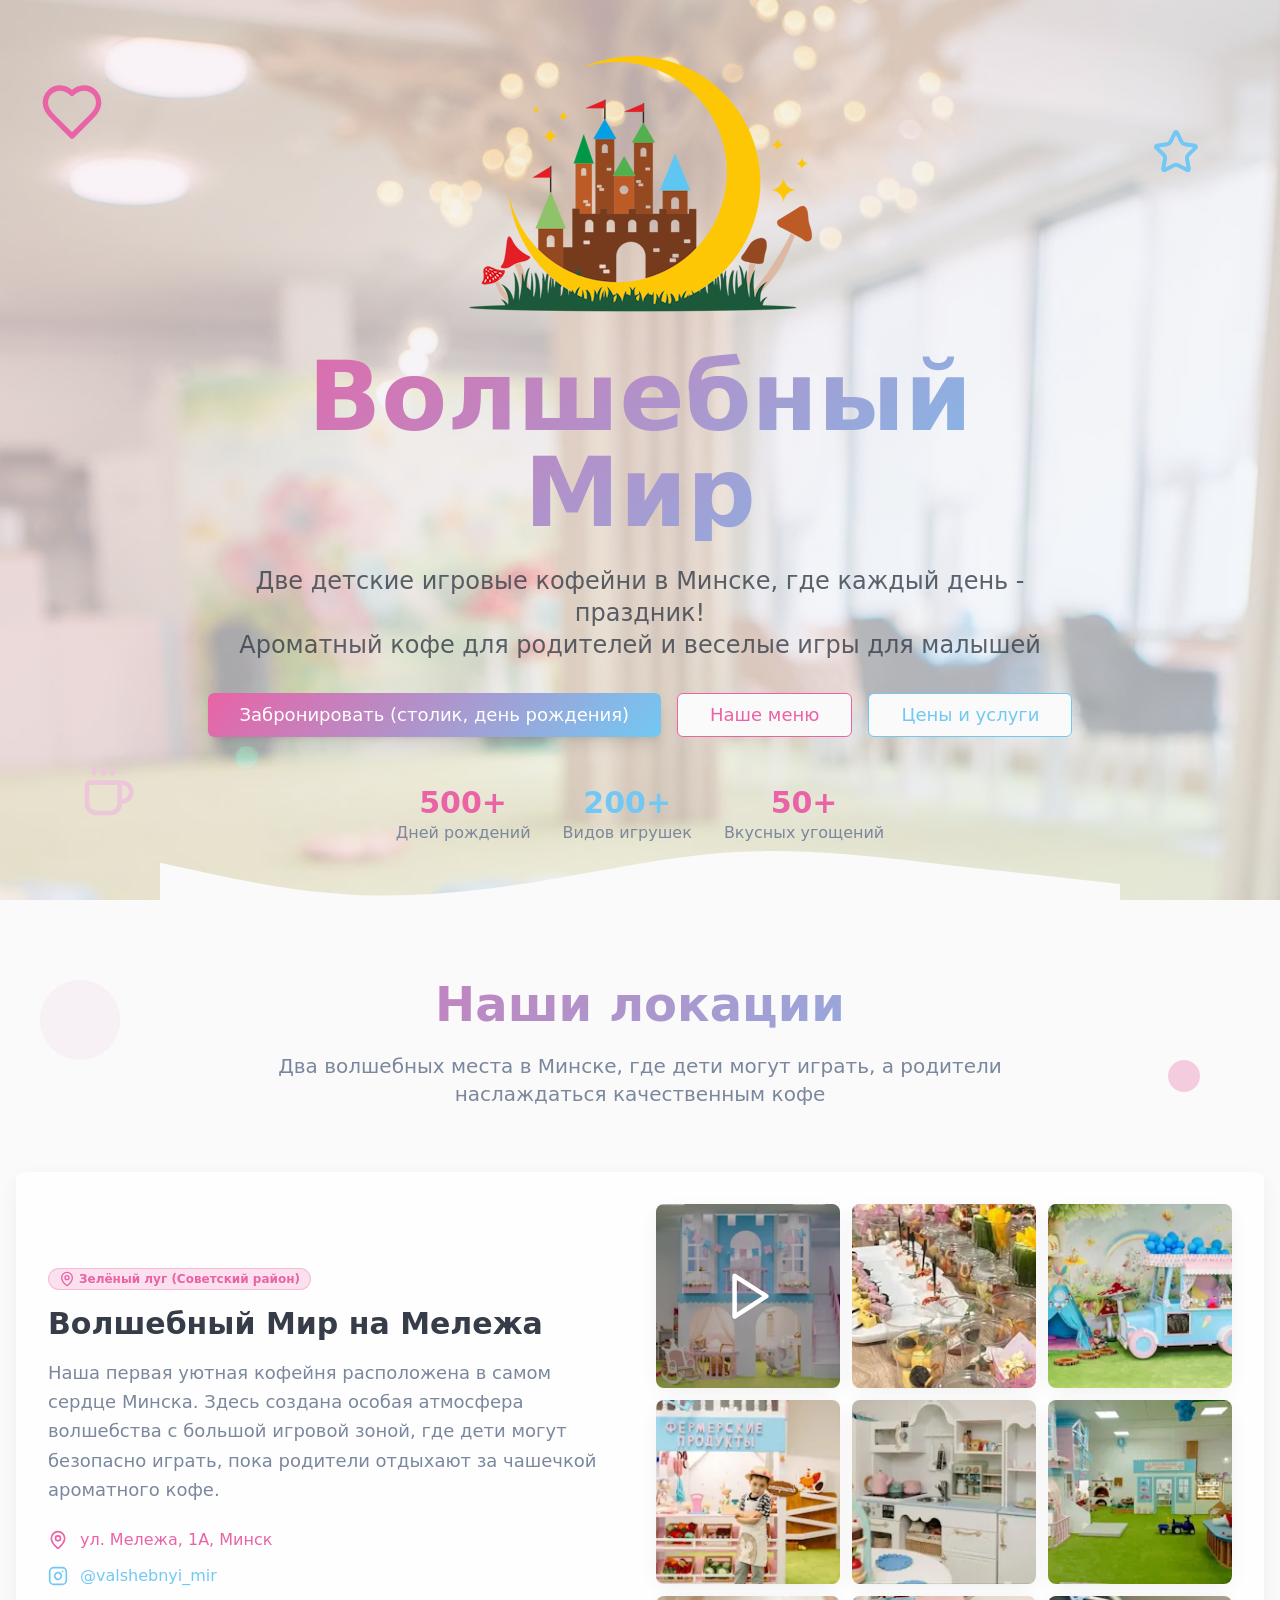
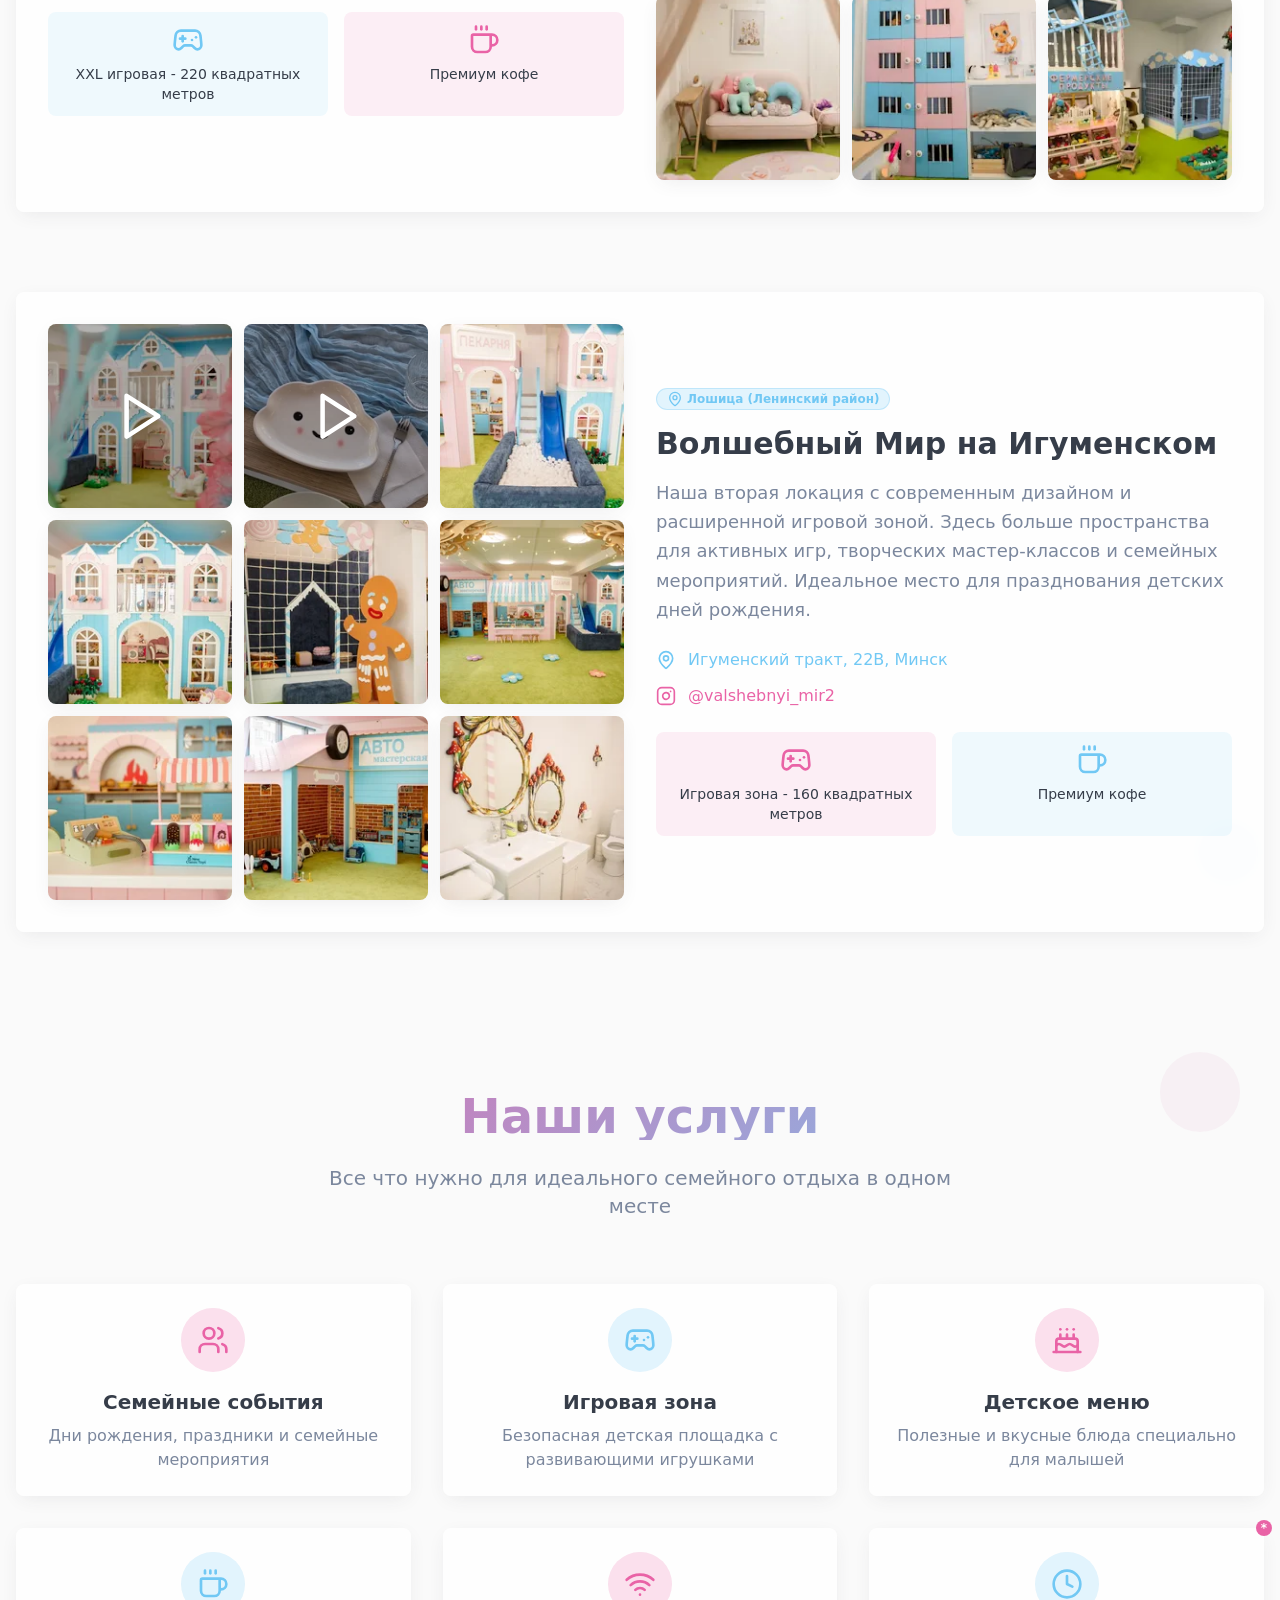
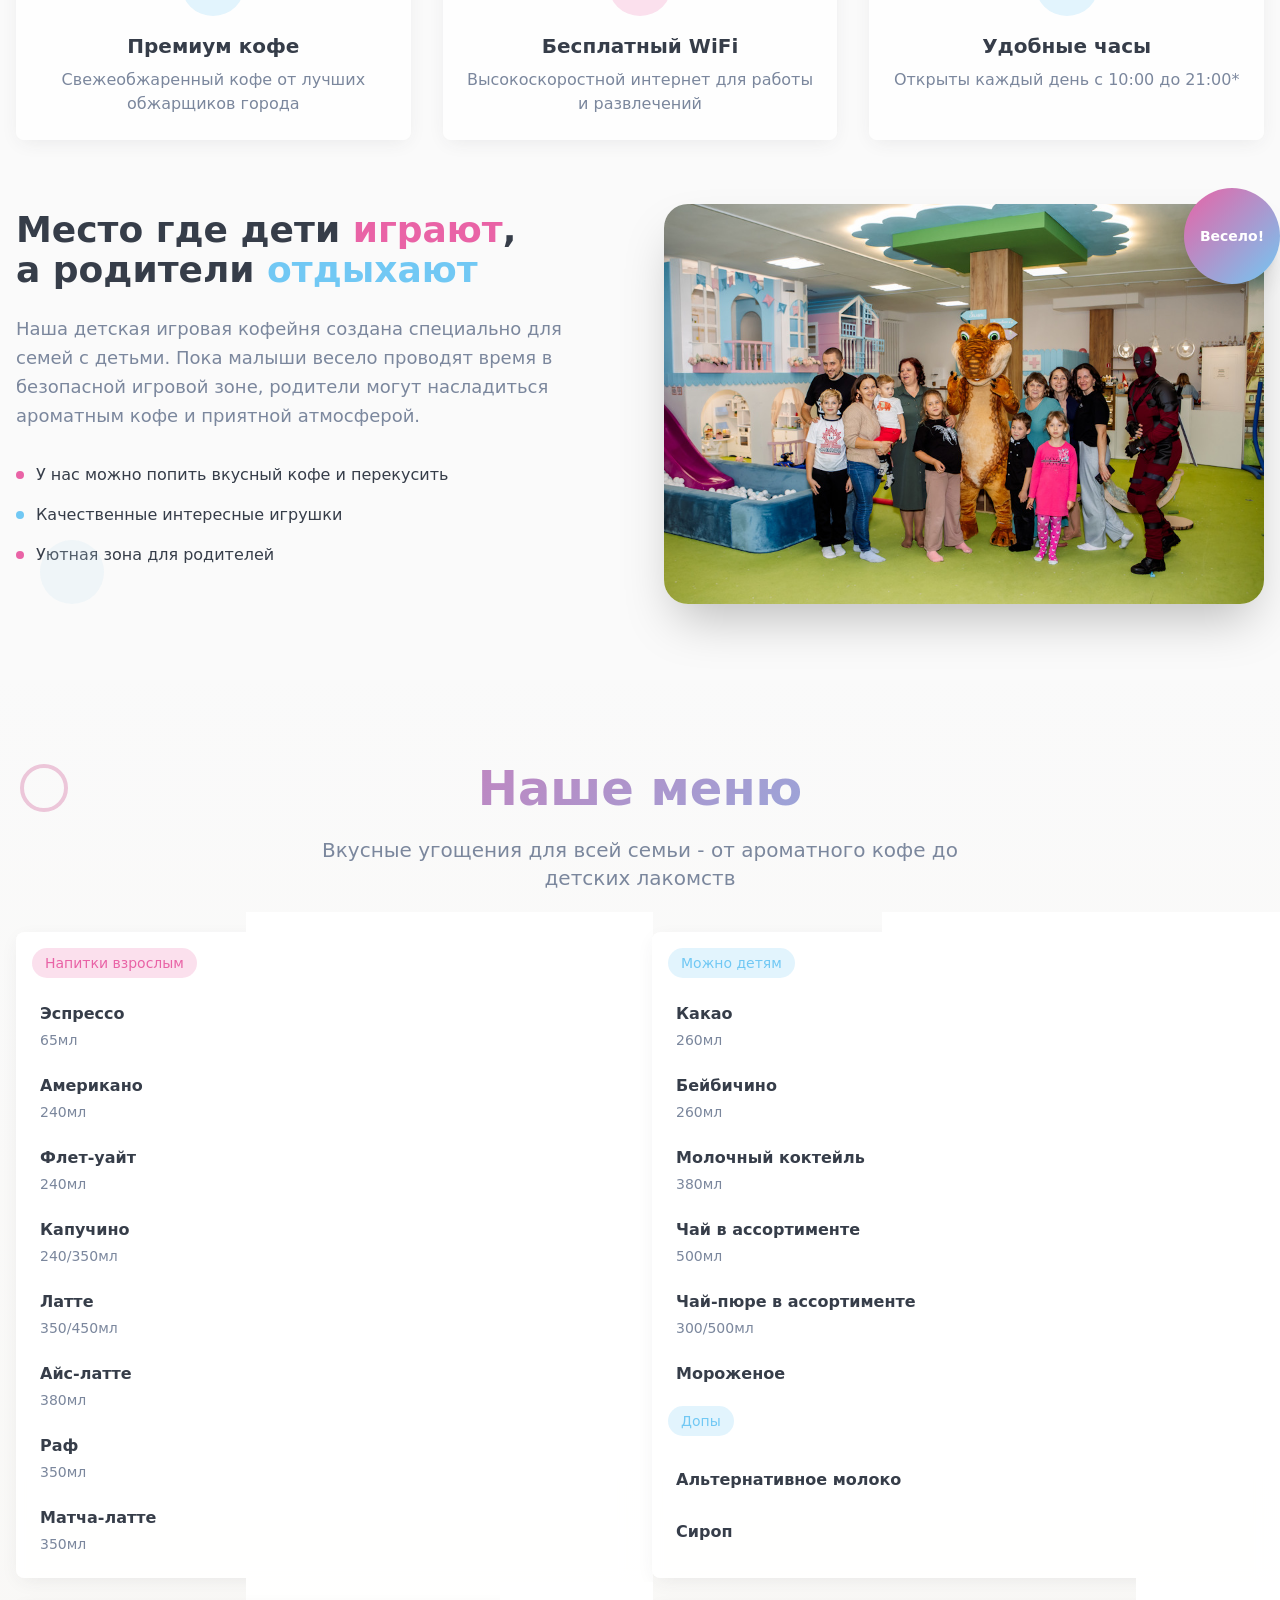
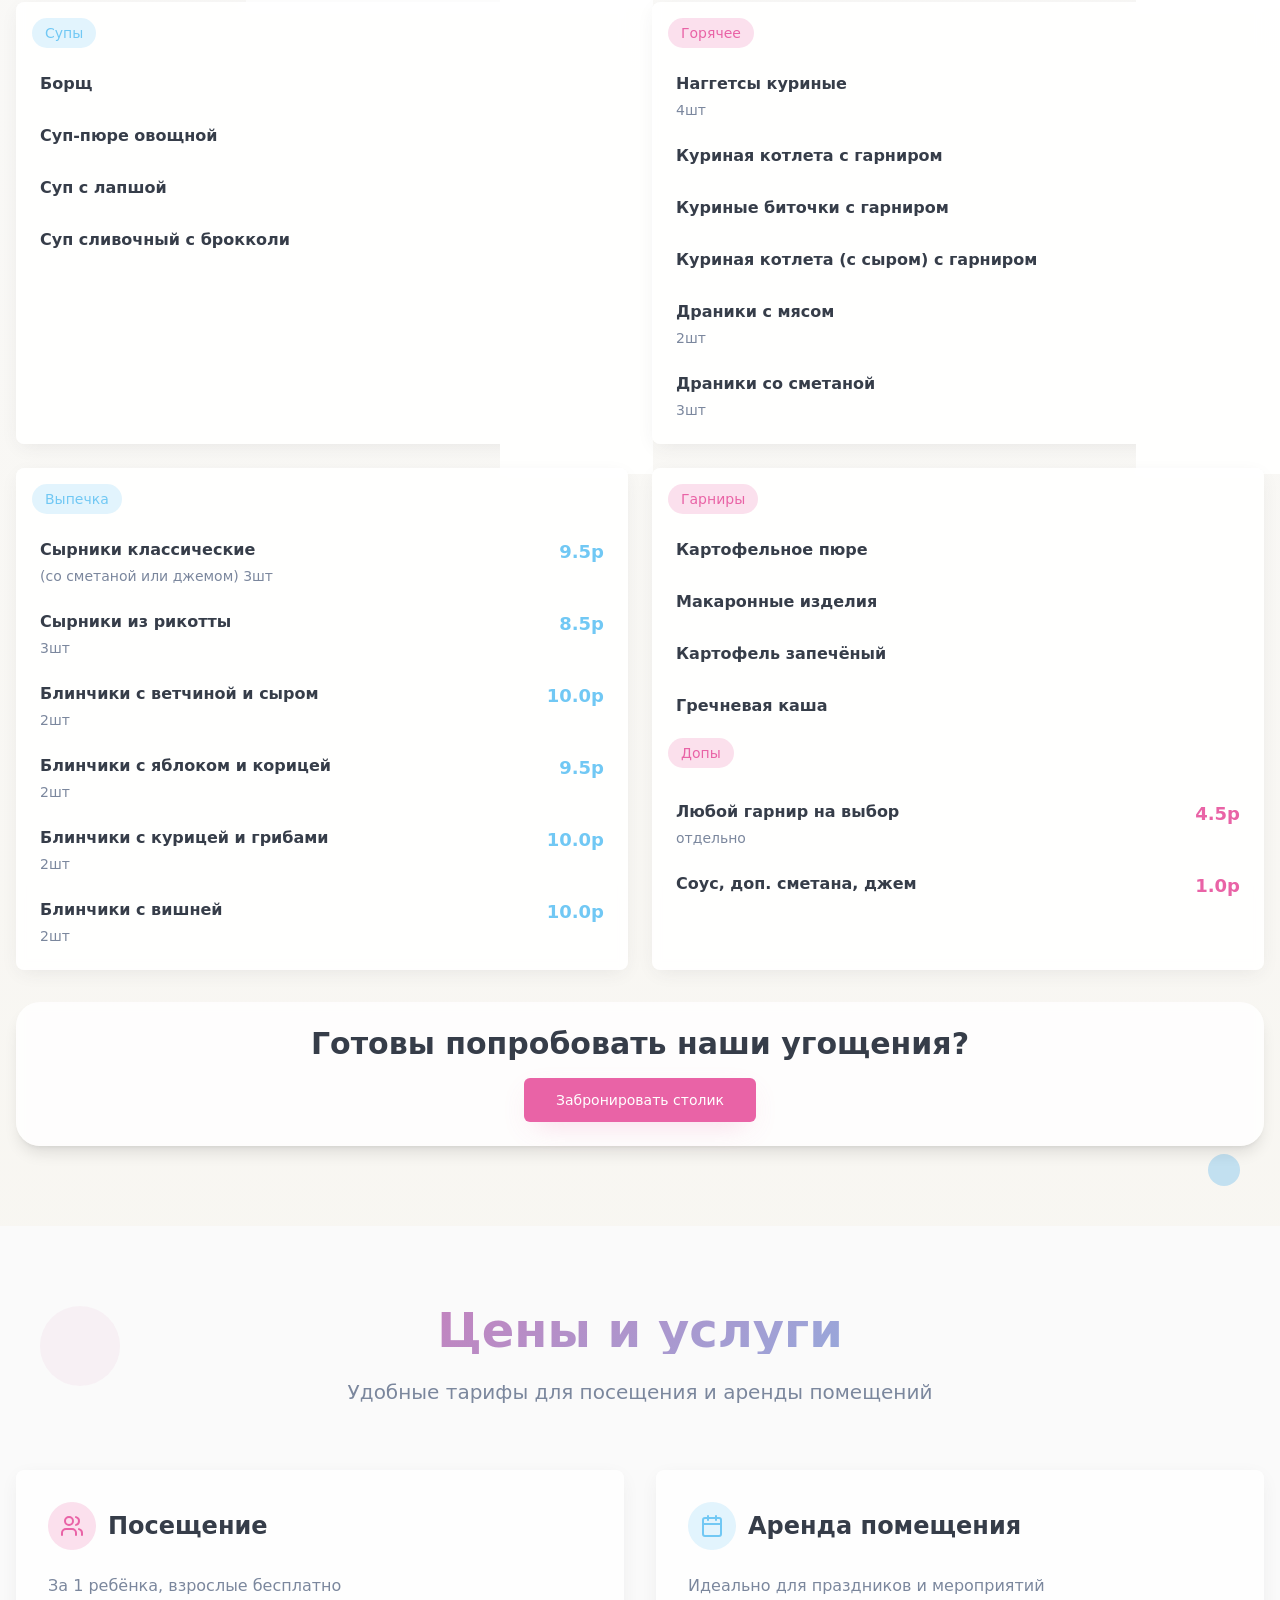
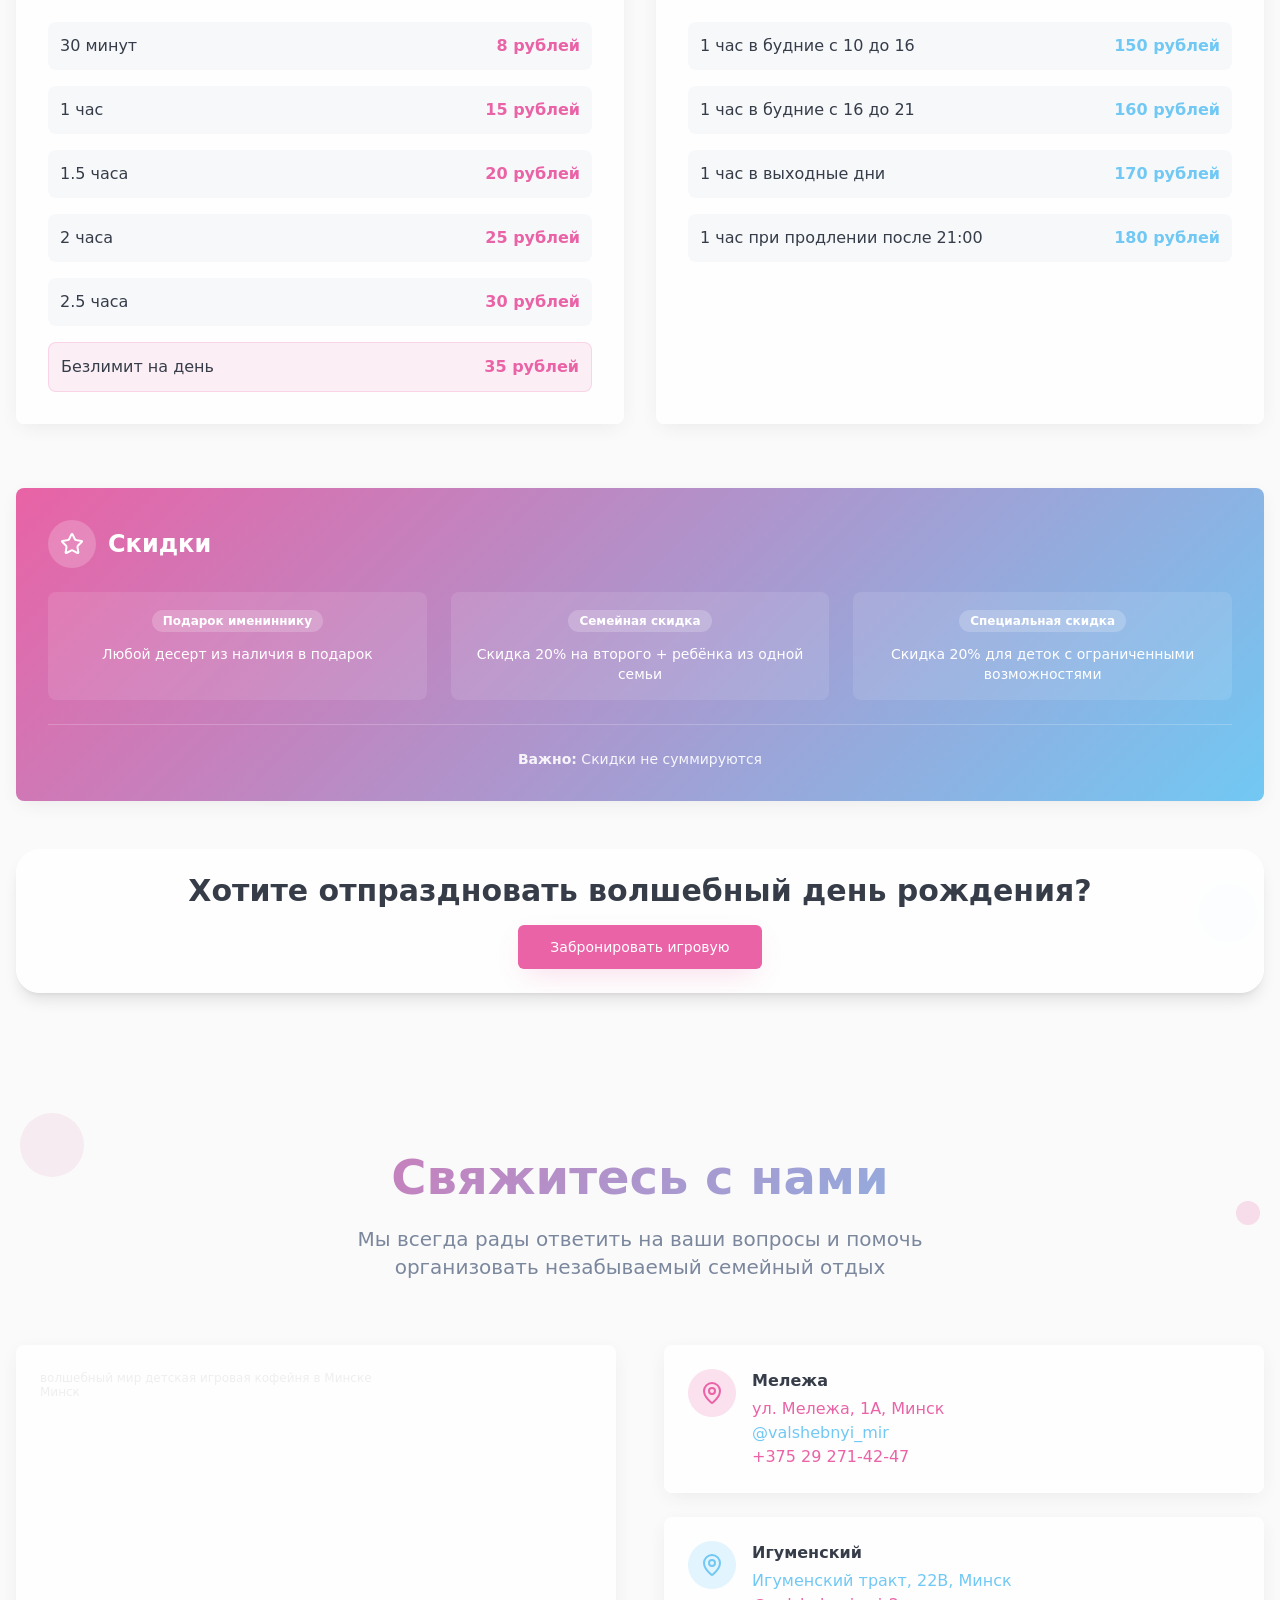
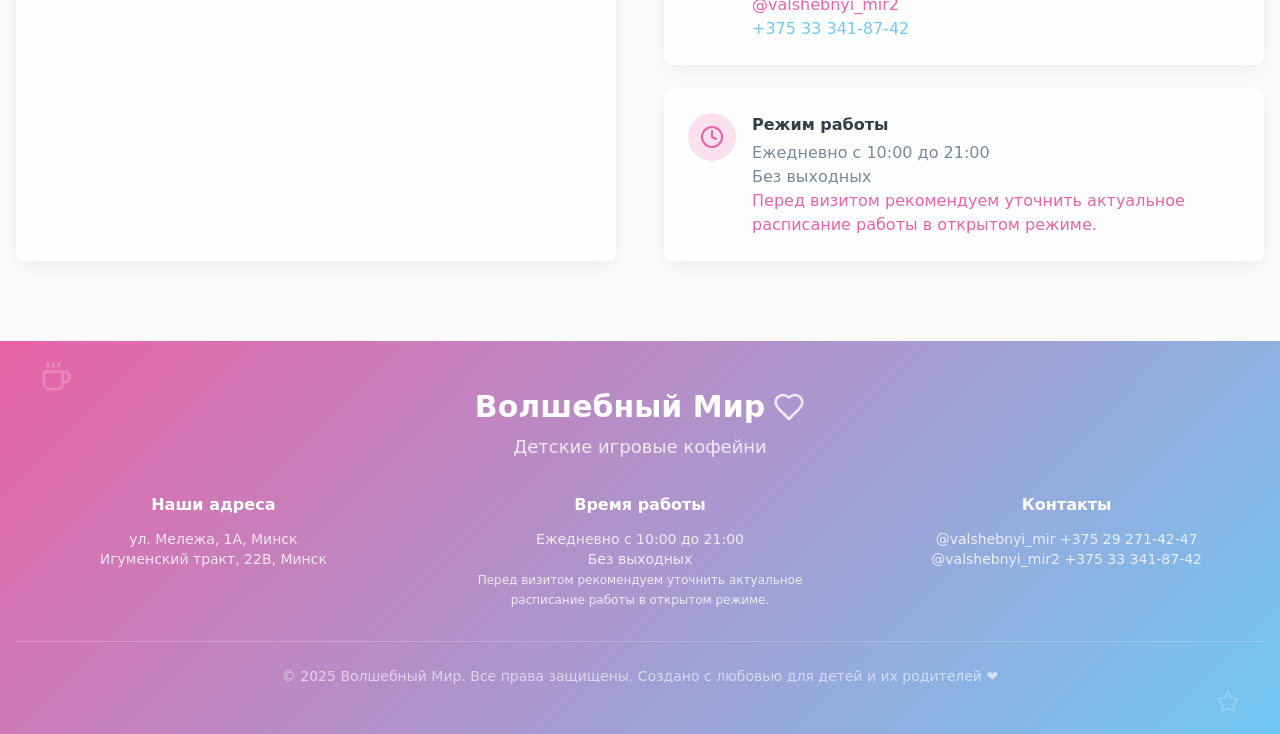
==== commit fcdb32b0: "upd paths" ====
--- a/index.html
+++ b/index.html
@@ -11,12 +11,12 @@
     <meta property="og:title" content="Волшебный Мир - Детская игровая кофейня" />
     <meta property="og:description" content="Детская игровая кофейня в Минске. Ароматный кофе для родителей, безопасная игровая зона для детей." />
     <meta property="og:type" content="website" />
-    <meta property="og:image" content="./hero-cafe.jpg" />
+    <meta property="og:image" content="/hero-cafe.jpg" />
 
     <meta name="twitter:card" content="summary_large_image" />
     <meta name="twitter:site" content="@valshebny_mir" />
-    <meta name="twitter:image" content="./hero-cafe.jpg" />
-    <script type="module" crossorigin src="./assets/index-CvKHbW9U.js"></script>
+    <meta name="twitter:image" content="/hero-cafe.jpg" />
+    <script type="module" crossorigin src="./assets/index-B2L0BPiG.js"></script>
     <link rel="stylesheet" crossorigin href="./assets/index-Cb_RQzTA.css">
   </head>
 
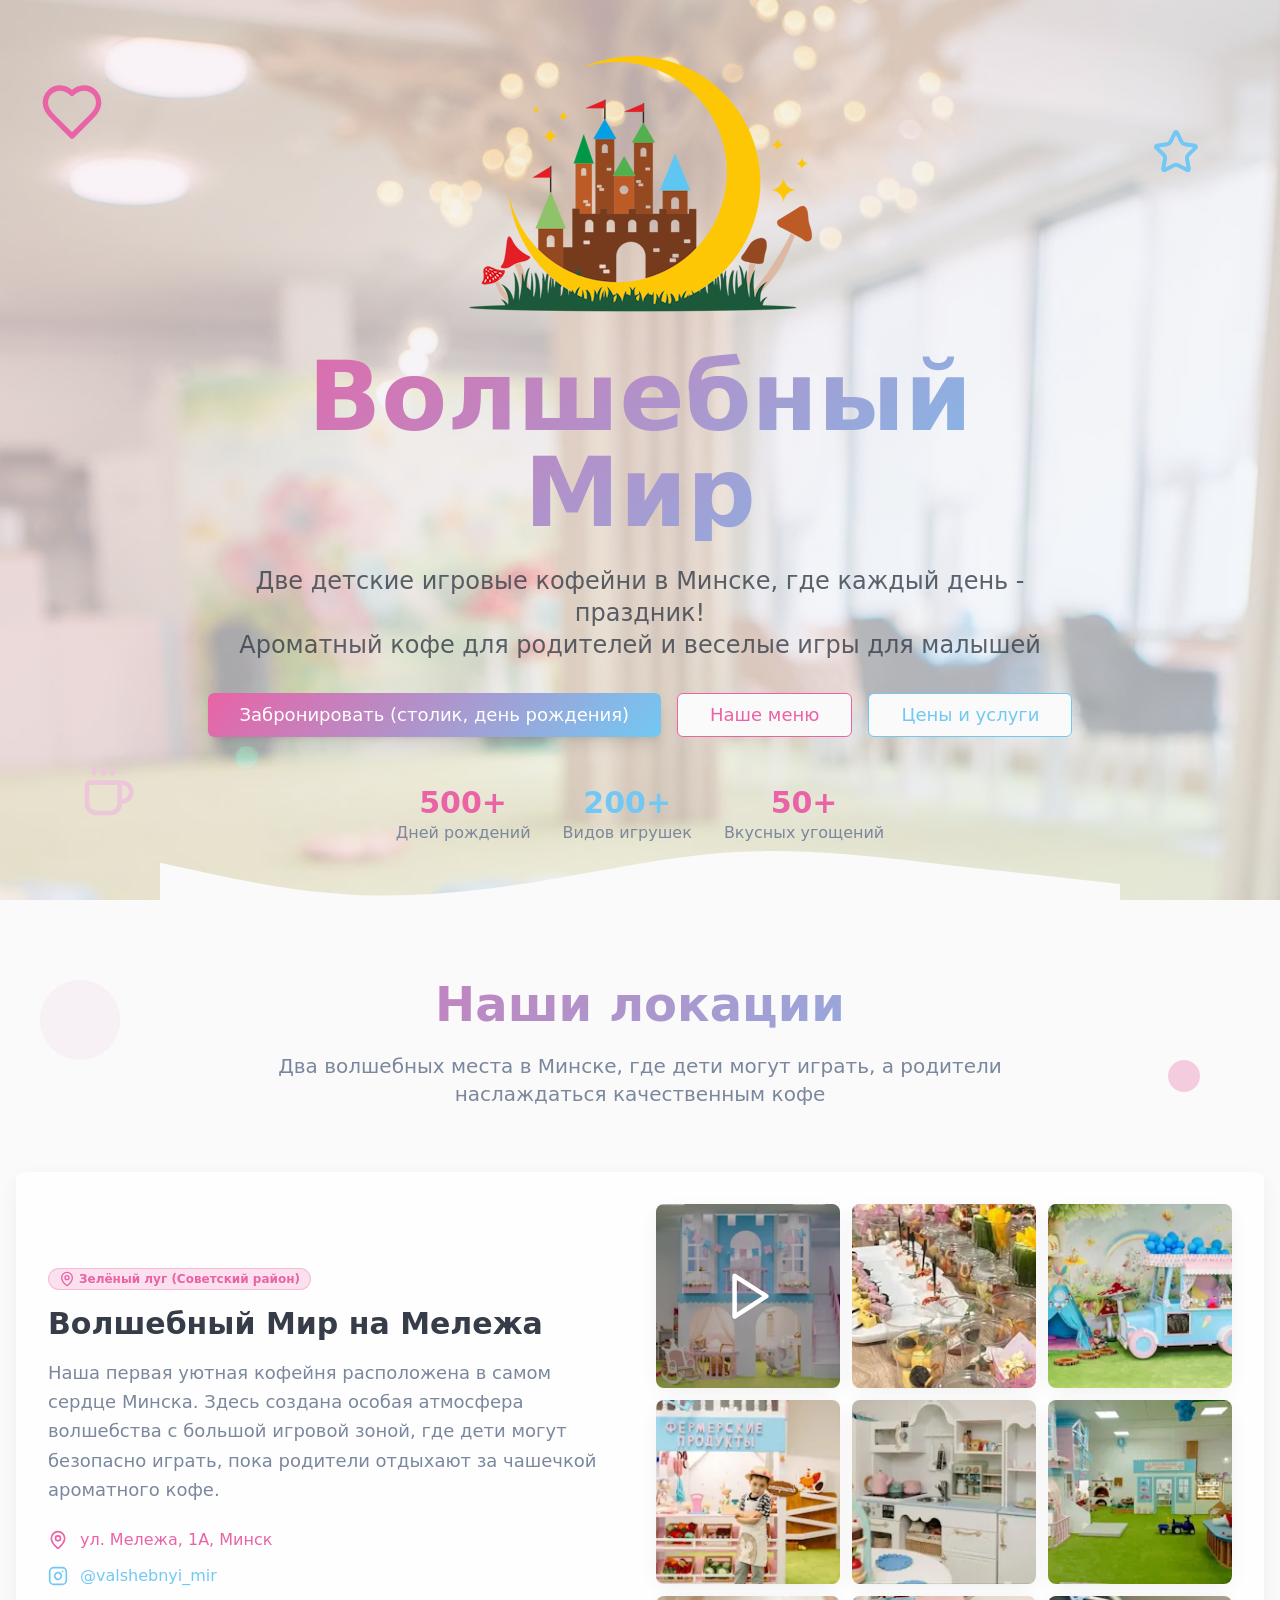
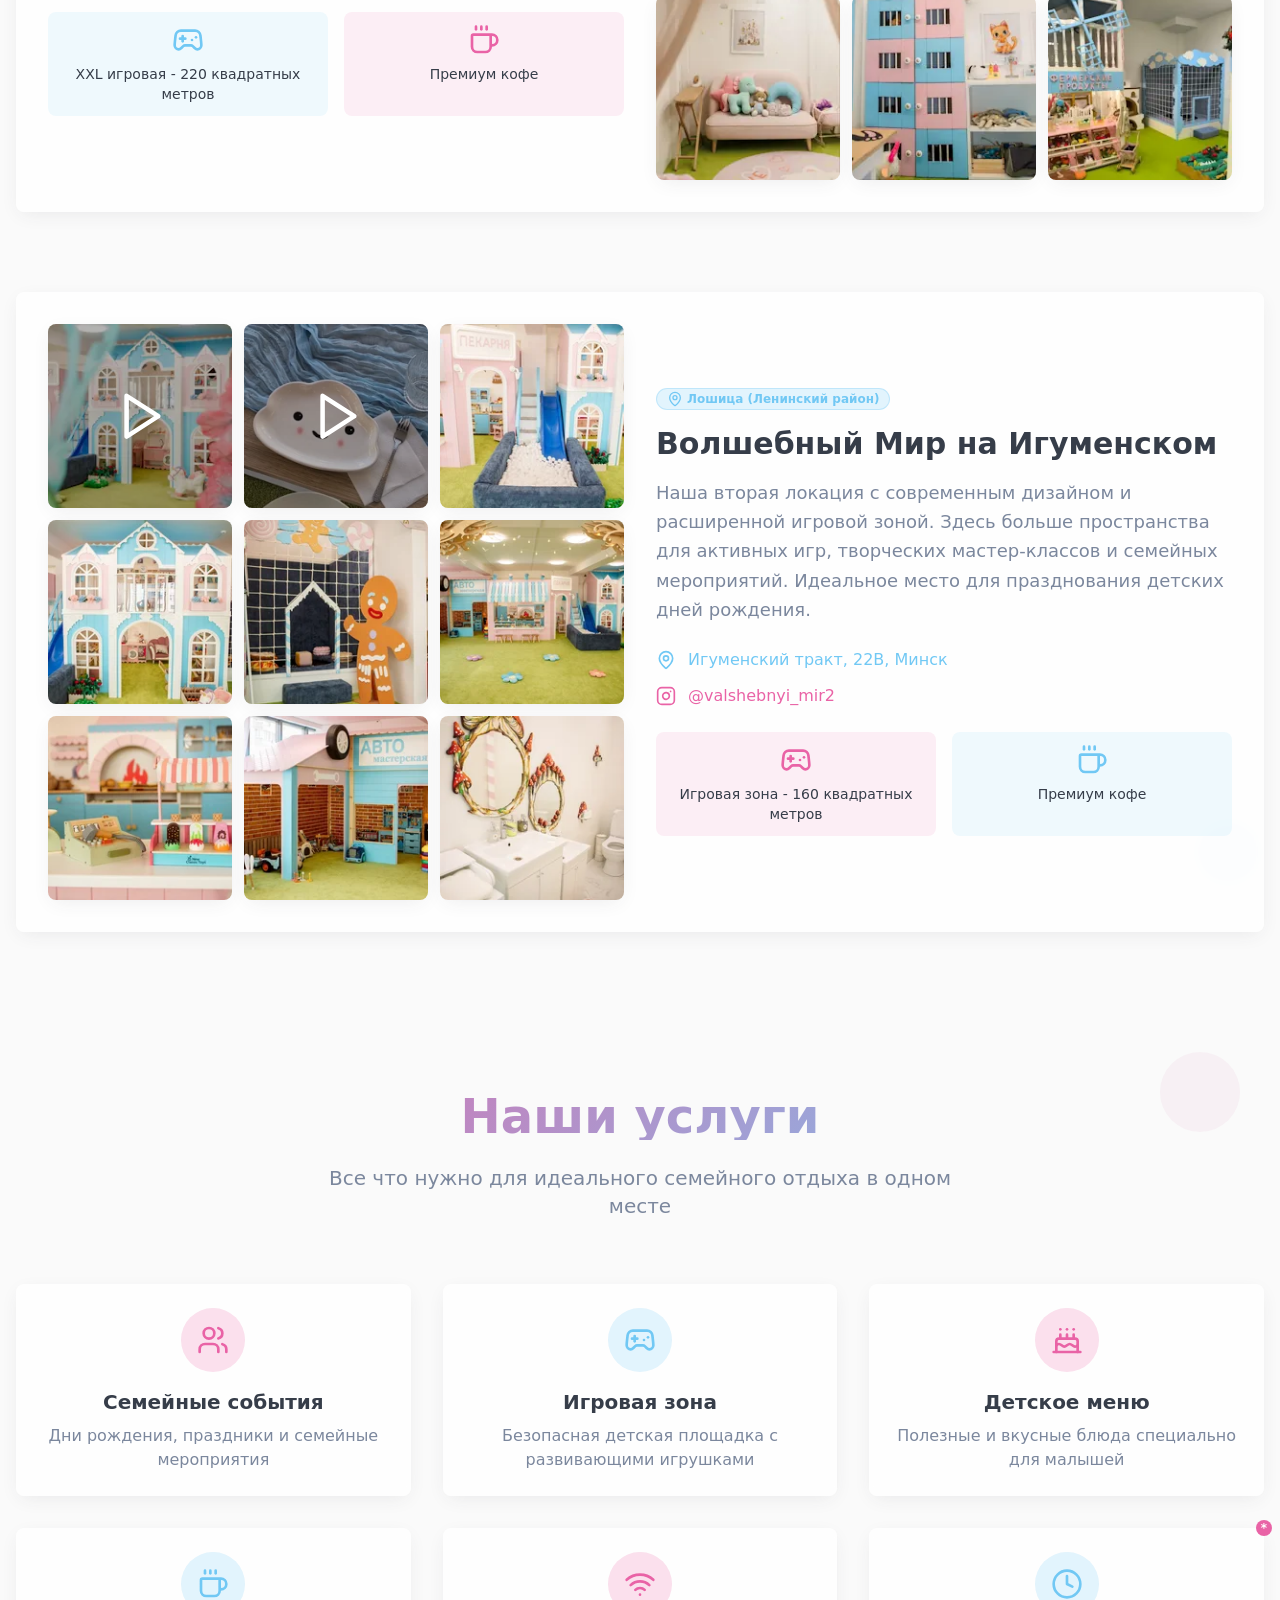
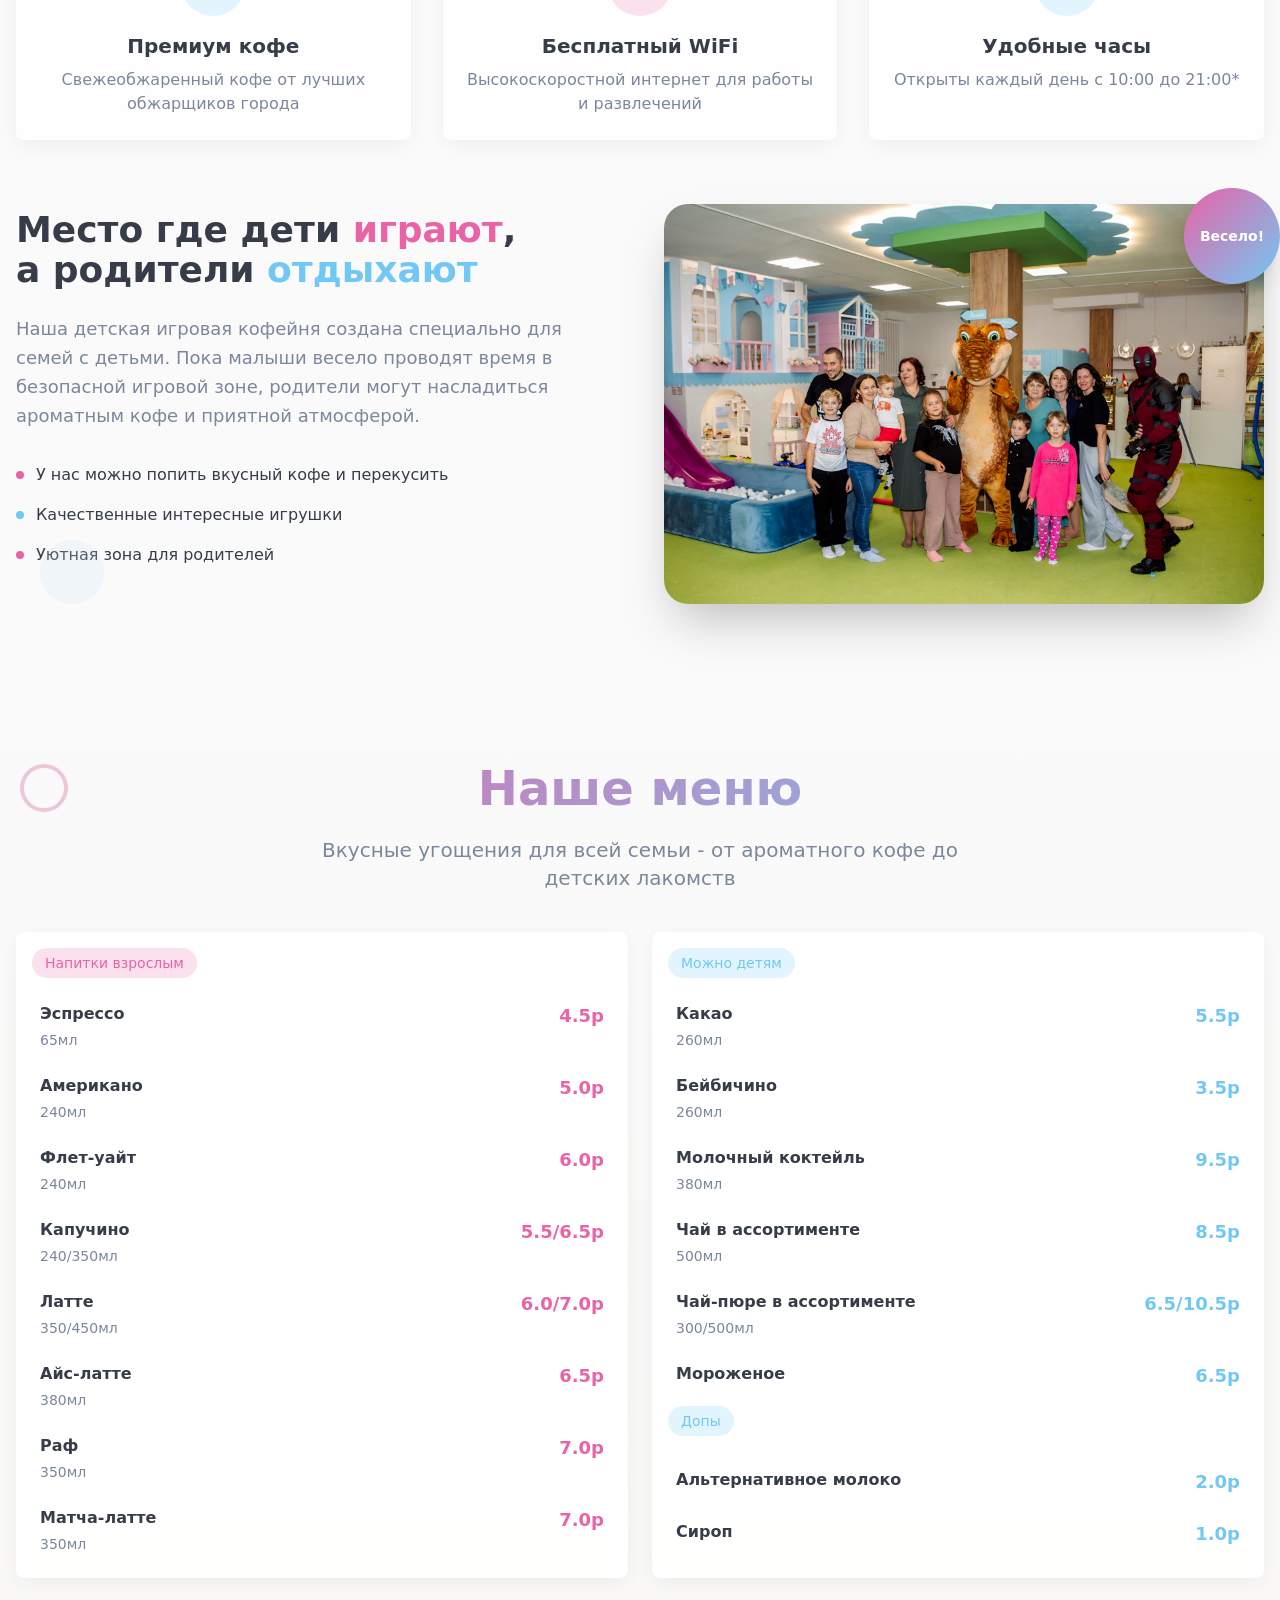
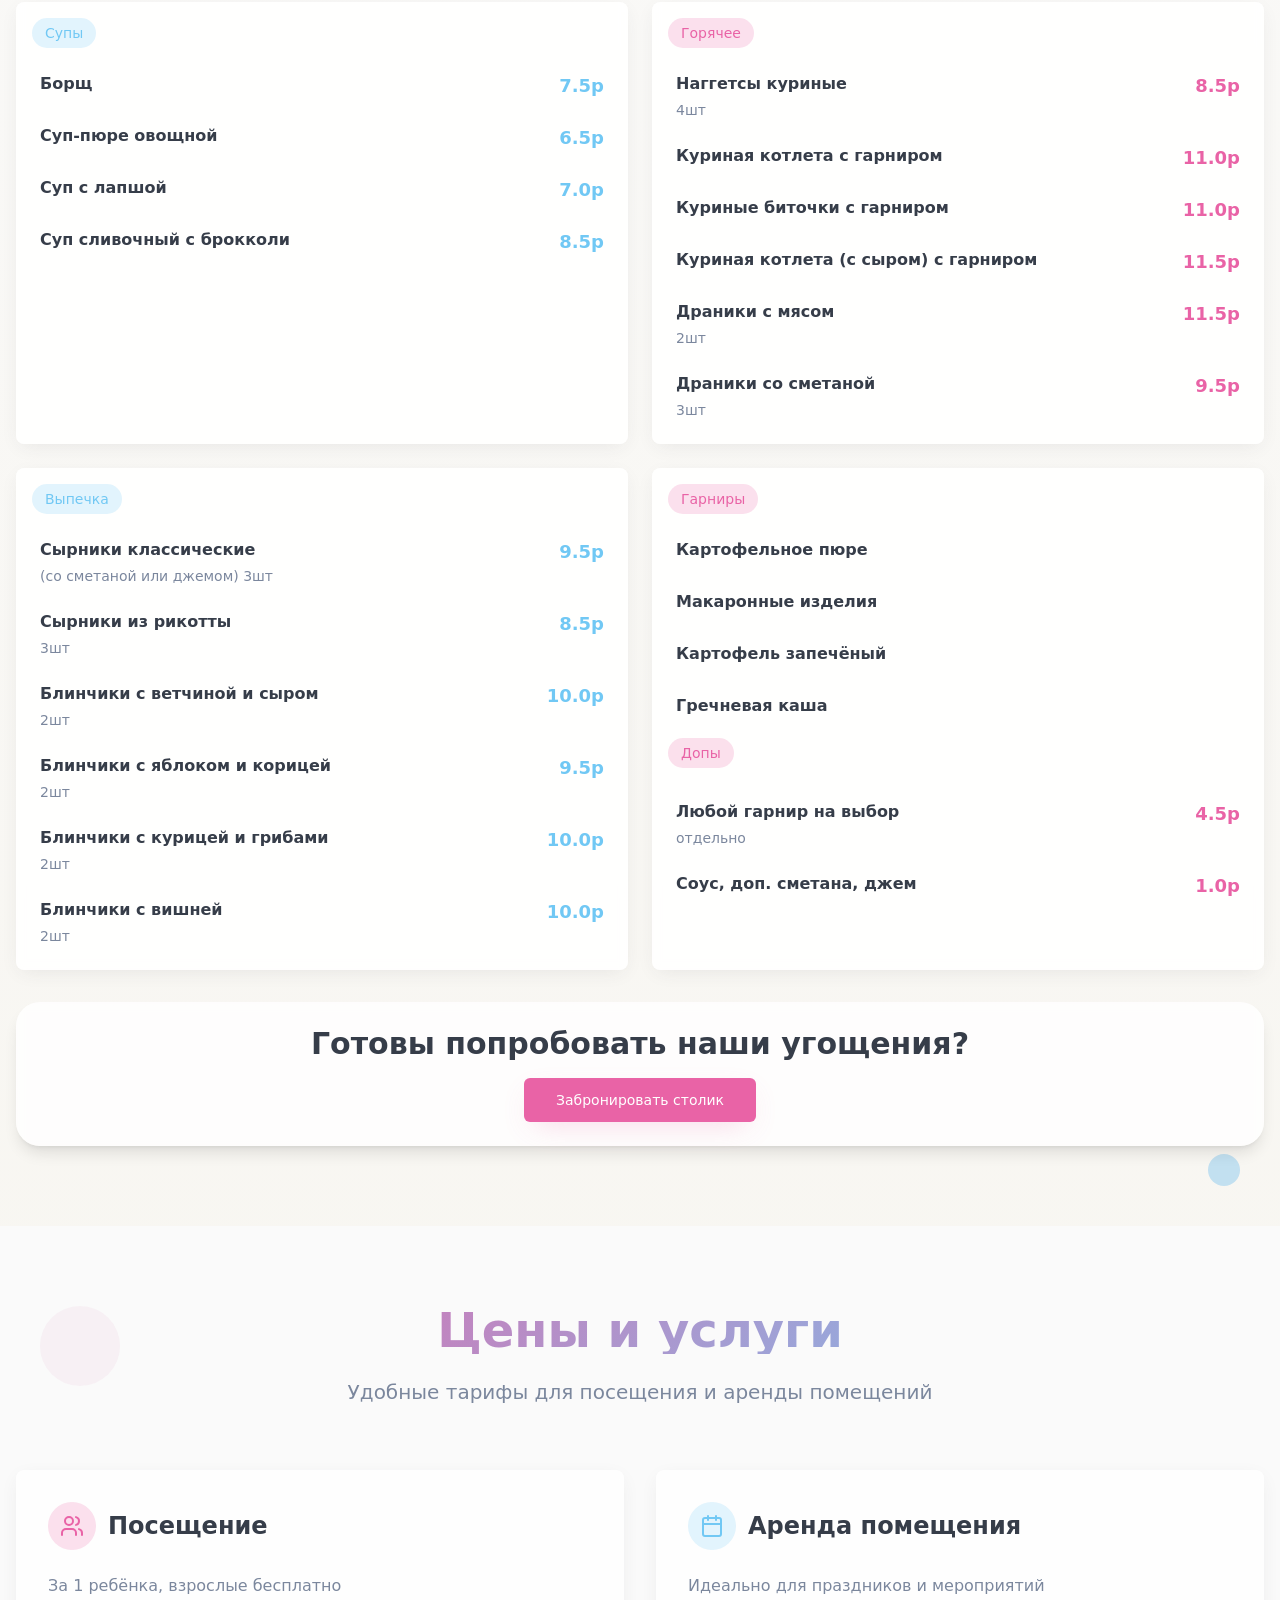
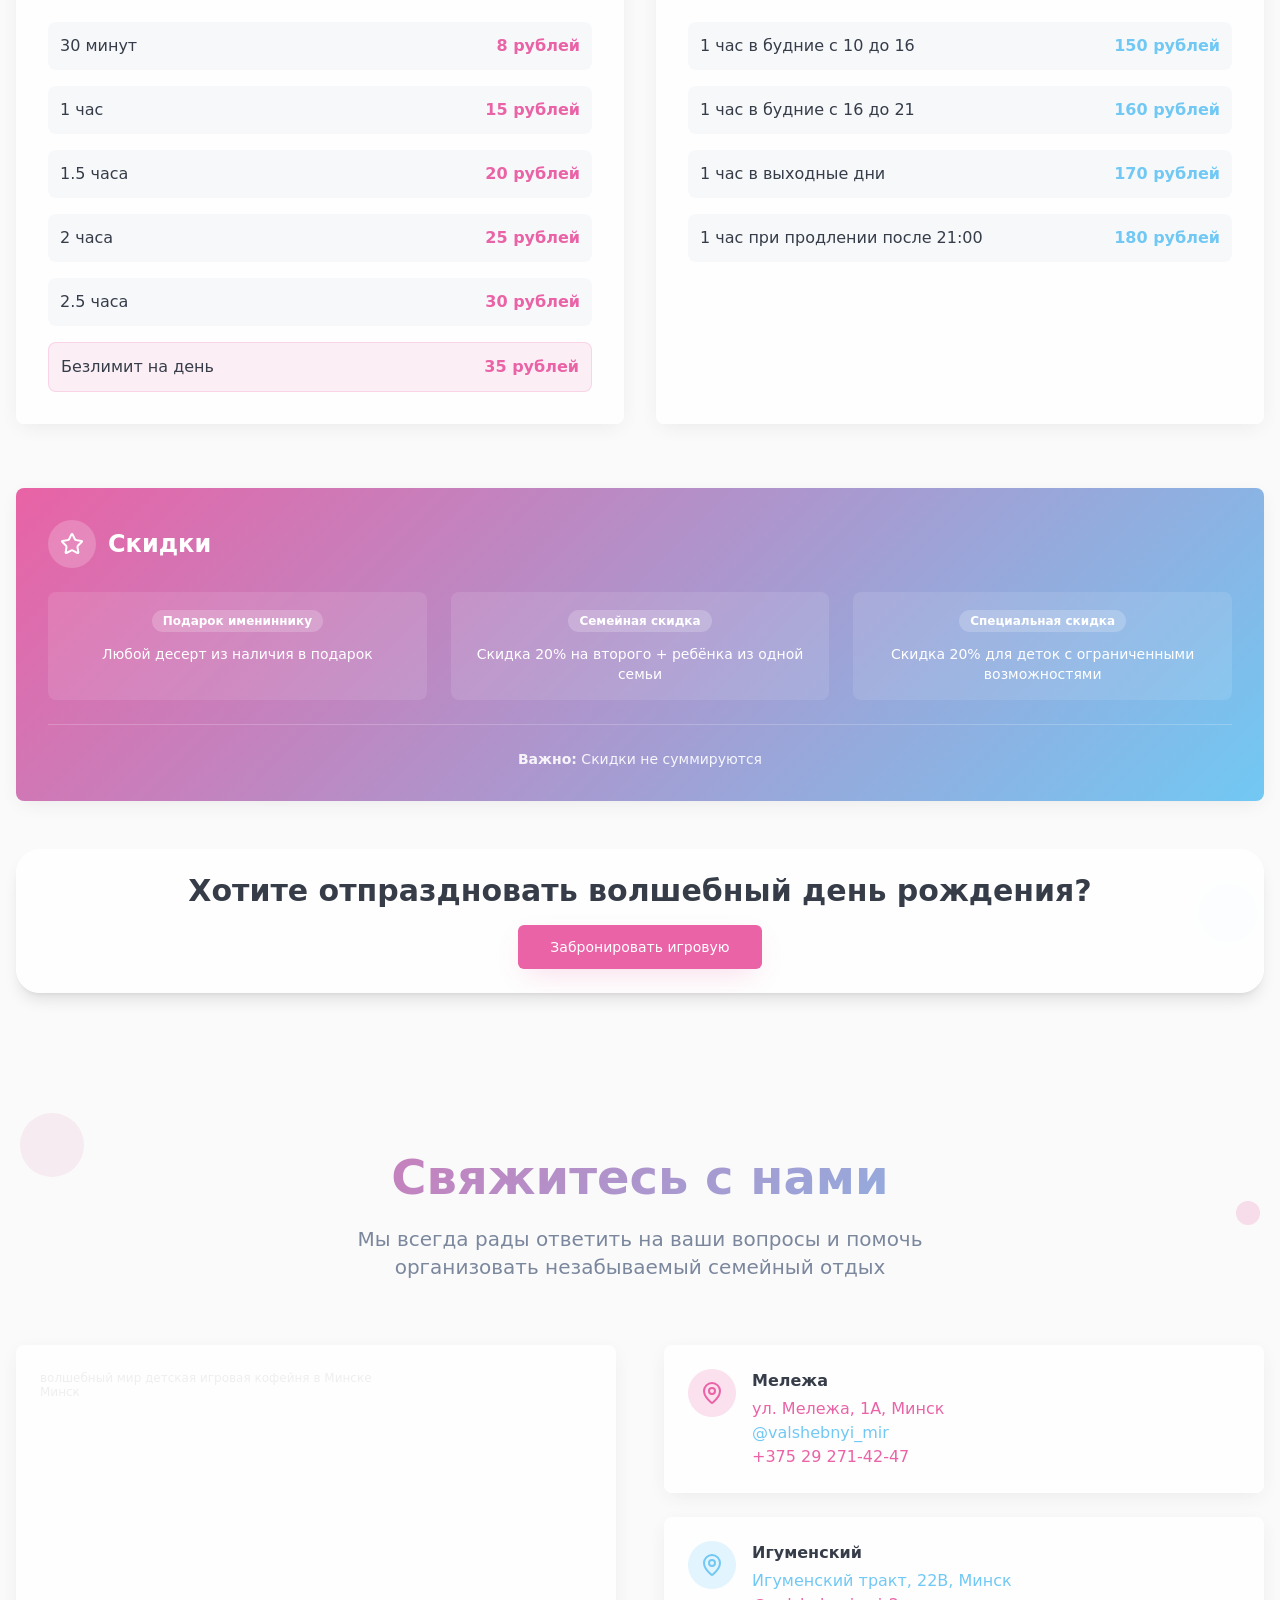
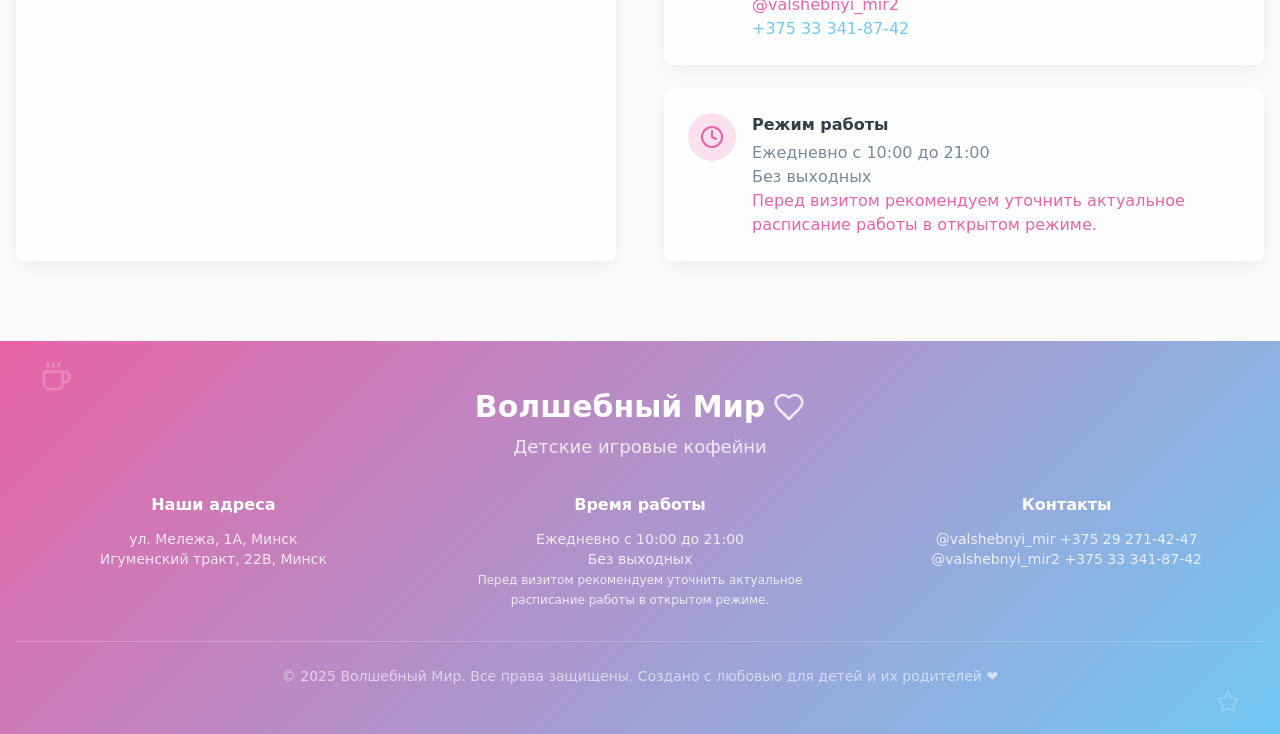
==== commit bbd7ede4: "fixed images" ====
--- a/index.html
+++ b/index.html
@@ -16,7 +16,7 @@
     <meta name="twitter:card" content="summary_large_image" />
     <meta name="twitter:site" content="@valshebny_mir" />
     <meta name="twitter:image" content="/hero-cafe.jpg" />
-    <script type="module" crossorigin src="./assets/index-B2L0BPiG.js"></script>
+    <script type="module" crossorigin src="./assets/index-BnAU8uZM.js"></script>
     <link rel="stylesheet" crossorigin href="./assets/index-Cb_RQzTA.css">
   </head>
 
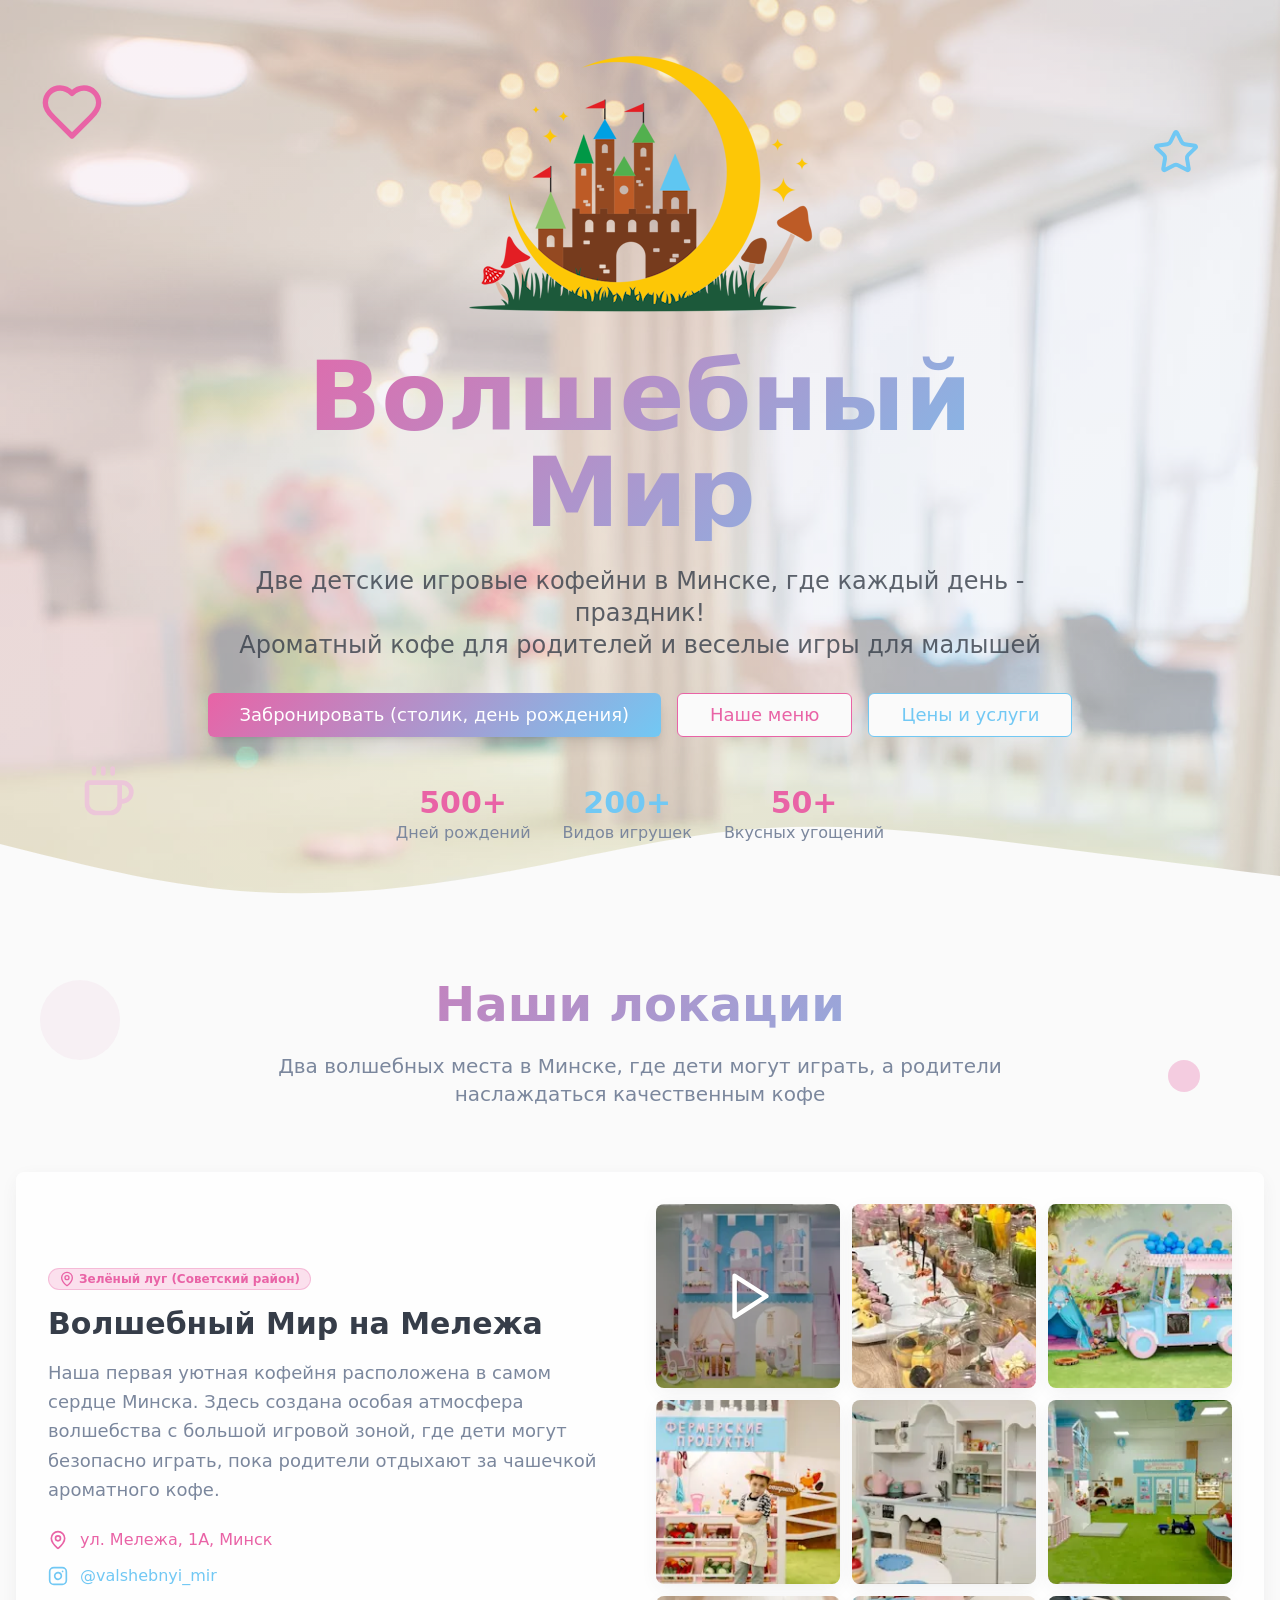
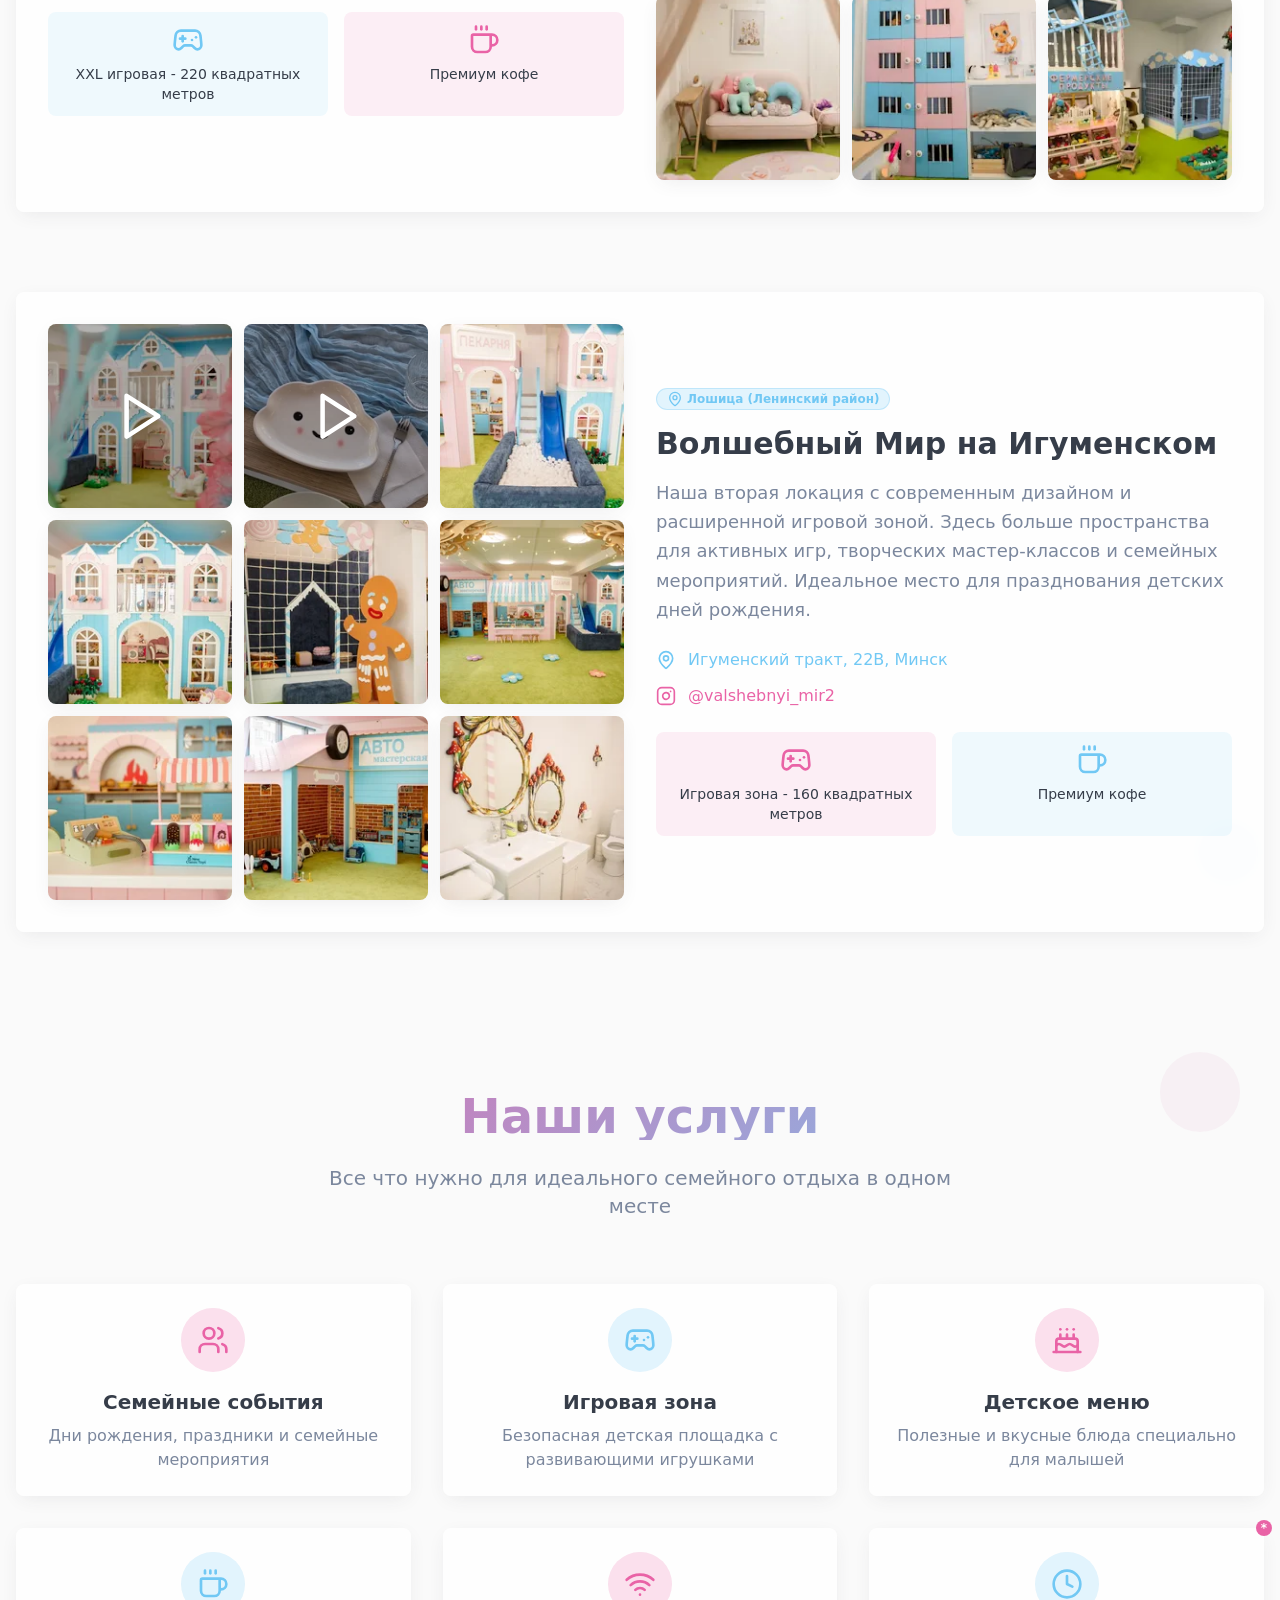
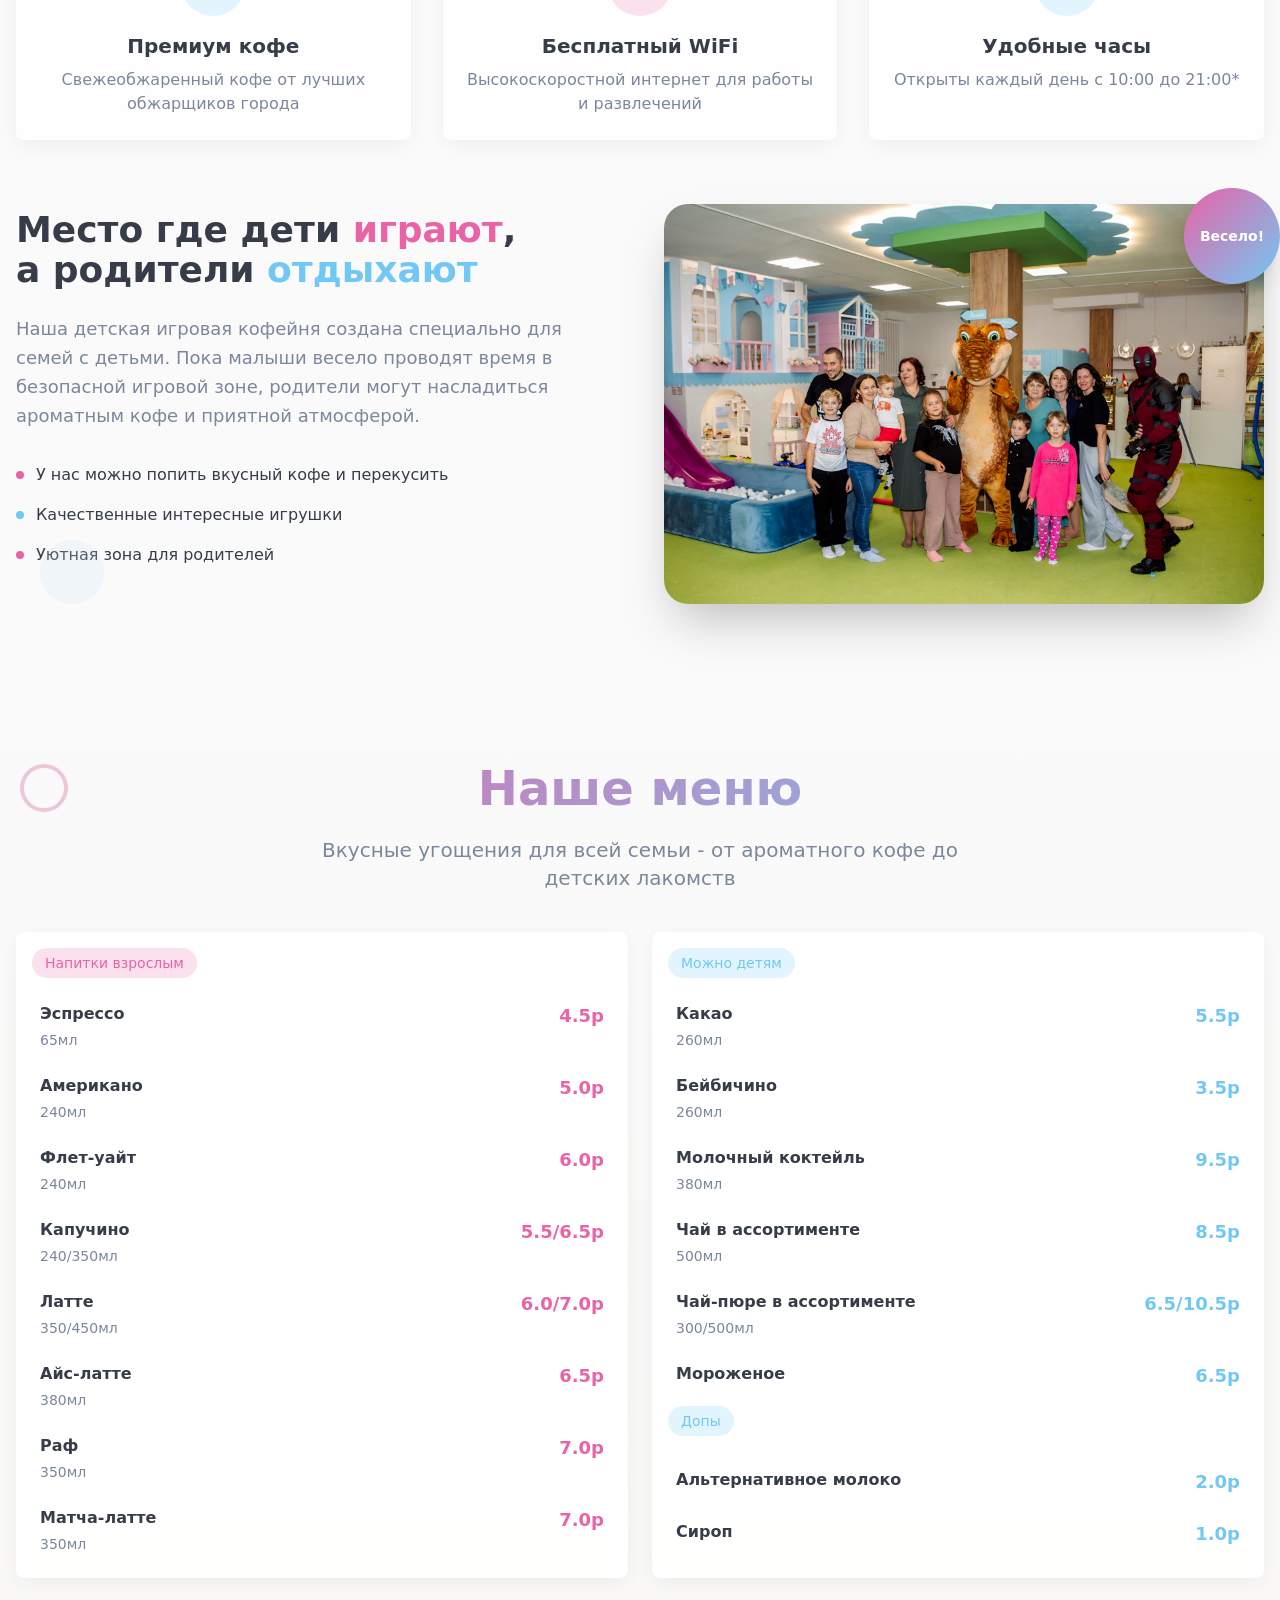
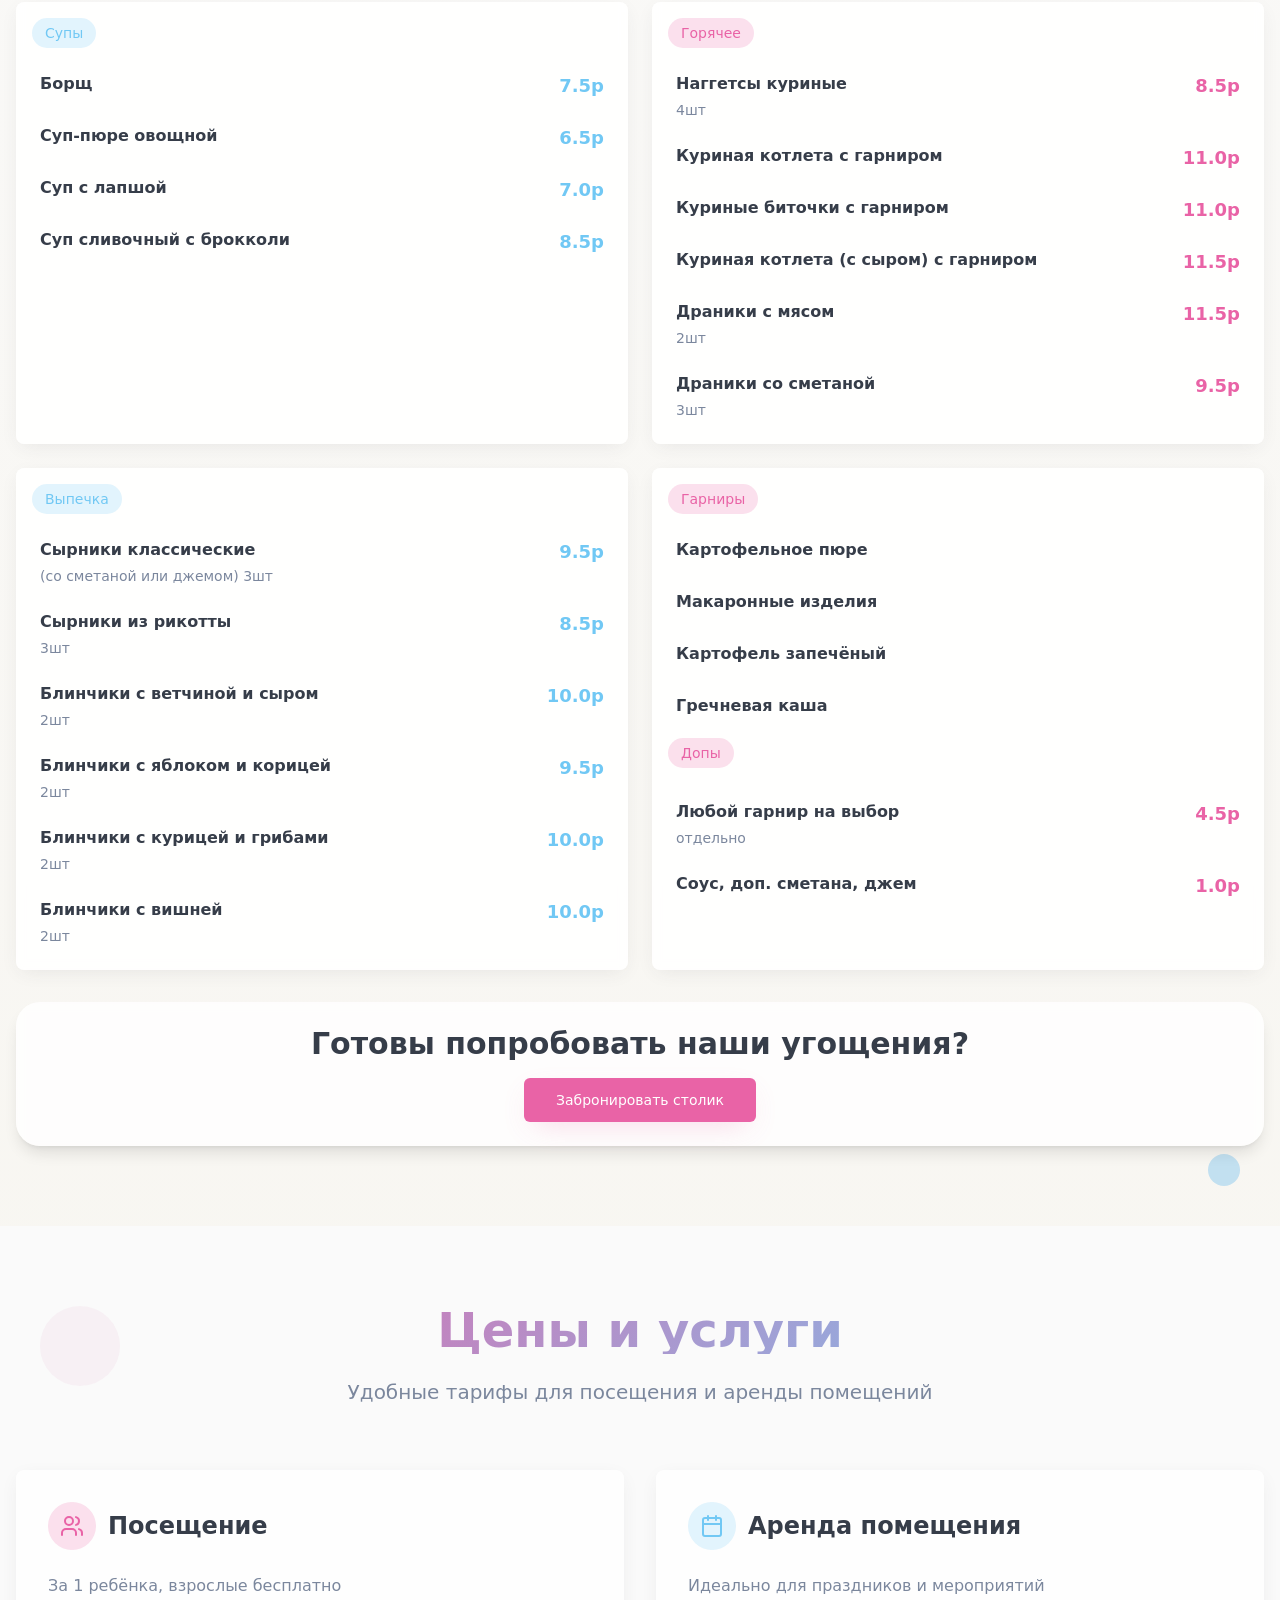
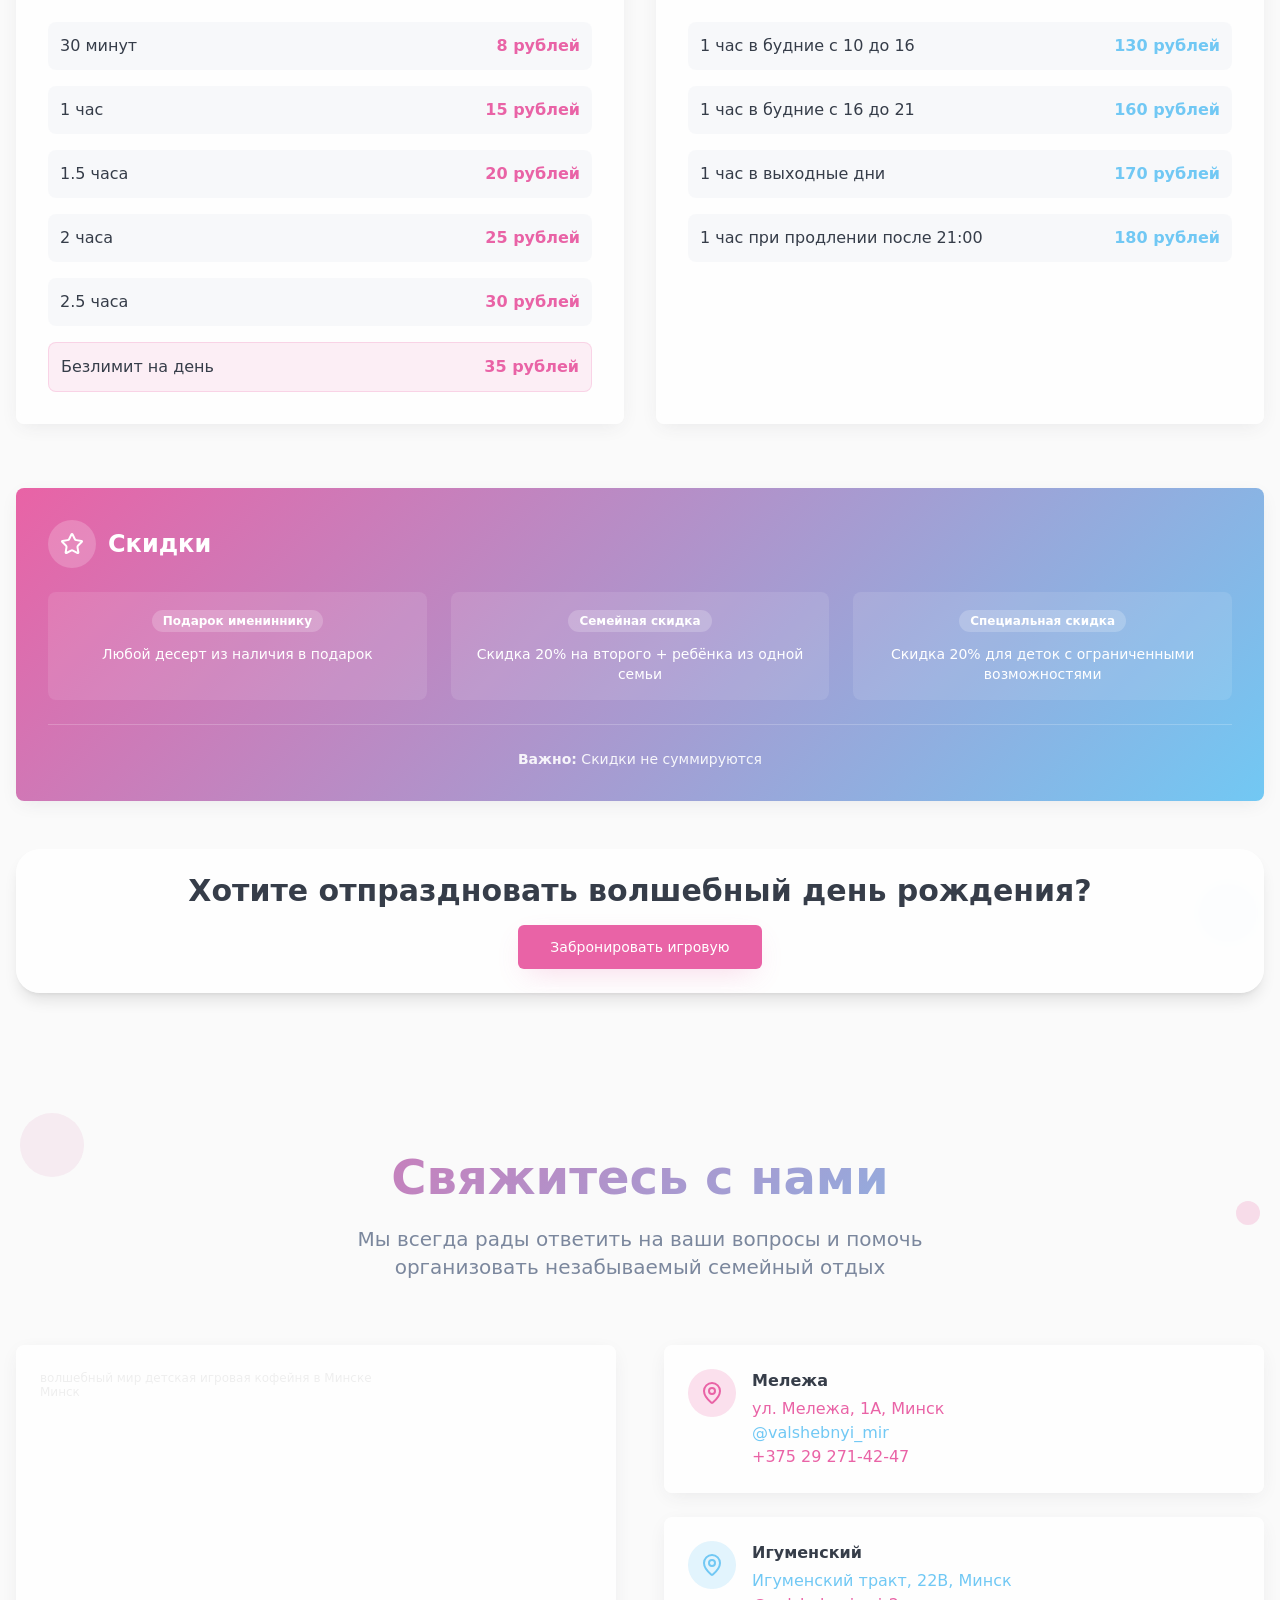
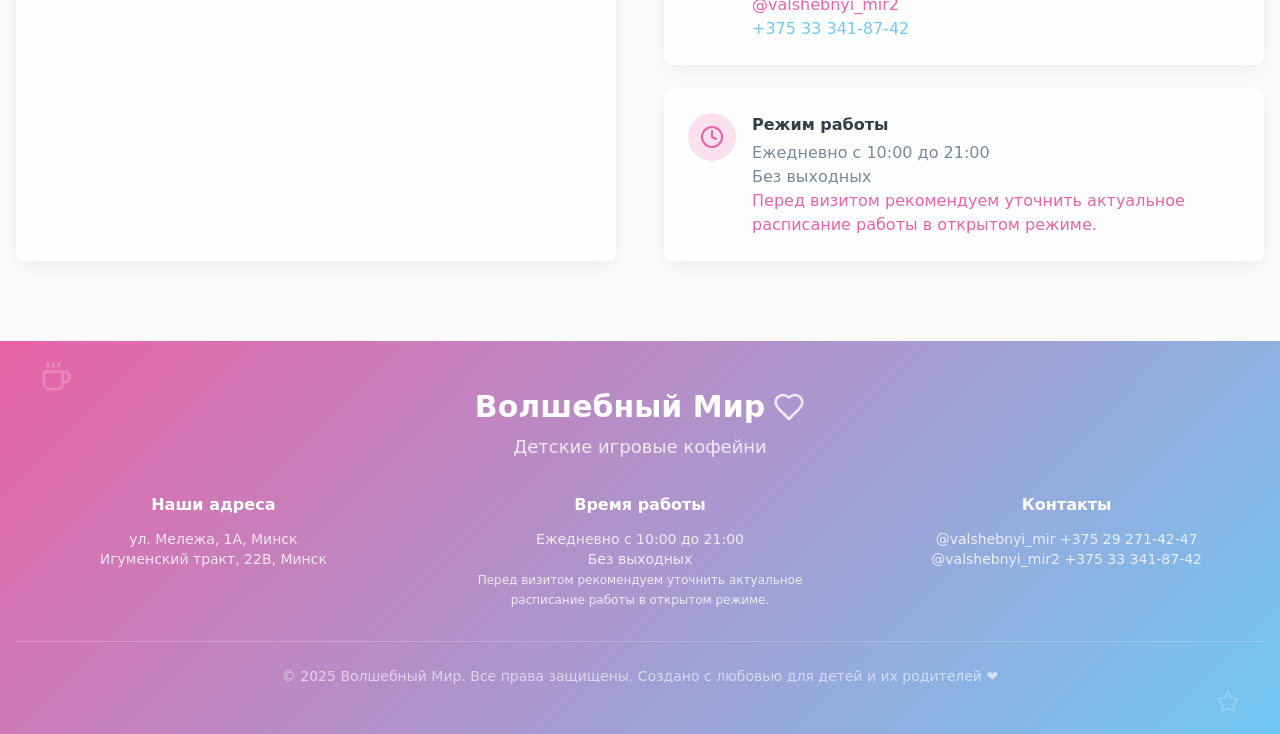
==== commit c5d49129: "upd svg" ====
--- a/index.html
+++ b/index.html
@@ -16,8 +16,8 @@
     <meta name="twitter:card" content="summary_large_image" />
     <meta name="twitter:site" content="@valshebny_mir" />
     <meta name="twitter:image" content="/hero-cafe.jpg" />
-    <script type="module" crossorigin src="./assets/index-BnAU8uZM.js"></script>
-    <link rel="stylesheet" crossorigin href="./assets/index-Cb_RQzTA.css">
+    <script type="module" crossorigin src="./assets/index-Daz0UDpr.js"></script>
+    <link rel="stylesheet" crossorigin href="./assets/index-CvY7Y5KQ.css">
   </head>
 
   <body>
--- a/assets/index-CvY7Y5KQ.css
+++ b/assets/index-CvY7Y5KQ.css
@@ -0,0 +1 @@
+*,:before,:after{--tw-border-spacing-x: 0;--tw-border-spacing-y: 0;--tw-translate-x: 0;--tw-translate-y: 0;--tw-rotate: 0;--tw-skew-x: 0;--tw-skew-y: 0;--tw-scale-x: 1;--tw-scale-y: 1;--tw-pan-x: ;--tw-pan-y: ;--tw-pinch-zoom: ;--tw-scroll-snap-strictness: proximity;--tw-gradient-from-position: ;--tw-gradient-via-position: ;--tw-gradient-to-position: ;--tw-ordinal: ;--tw-slashed-zero: ;--tw-numeric-figure: ;--tw-numeric-spacing: ;--tw-numeric-fraction: ;--tw-ring-inset: ;--tw-ring-offset-width: 0px;--tw-ring-offset-color: #fff;--tw-ring-color: rgb(59 130 246 / .5);--tw-ring-offset-shadow: 0 0 #0000;--tw-ring-shadow: 0 0 #0000;--tw-shadow: 0 0 #0000;--tw-shadow-colored: 0 0 #0000;--tw-blur: ;--tw-brightness: ;--tw-contrast: ;--tw-grayscale: ;--tw-hue-rotate: ;--tw-invert: ;--tw-saturate: ;--tw-sepia: ;--tw-drop-shadow: ;--tw-backdrop-blur: ;--tw-backdrop-brightness: ;--tw-backdrop-contrast: ;--tw-backdrop-grayscale: ;--tw-backdrop-hue-rotate: ;--tw-backdrop-invert: ;--tw-backdrop-opacity: ;--tw-backdrop-saturate: ;--tw-backdrop-sepia: ;--tw-contain-size: ;--tw-contain-layout: ;--tw-contain-paint: ;--tw-contain-style: }::backdrop{--tw-border-spacing-x: 0;--tw-border-spacing-y: 0;--tw-translate-x: 0;--tw-translate-y: 0;--tw-rotate: 0;--tw-skew-x: 0;--tw-skew-y: 0;--tw-scale-x: 1;--tw-scale-y: 1;--tw-pan-x: ;--tw-pan-y: ;--tw-pinch-zoom: ;--tw-scroll-snap-strictness: proximity;--tw-gradient-from-position: ;--tw-gradient-via-position: ;--tw-gradient-to-position: ;--tw-ordinal: ;--tw-slashed-zero: ;--tw-numeric-figure: ;--tw-numeric-spacing: ;--tw-numeric-fraction: ;--tw-ring-inset: ;--tw-ring-offset-width: 0px;--tw-ring-offset-color: #fff;--tw-ring-color: rgb(59 130 246 / .5);--tw-ring-offset-shadow: 0 0 #0000;--tw-ring-shadow: 0 0 #0000;--tw-shadow: 0 0 #0000;--tw-shadow-colored: 0 0 #0000;--tw-blur: ;--tw-brightness: ;--tw-contrast: ;--tw-grayscale: ;--tw-hue-rotate: ;--tw-invert: ;--tw-saturate: ;--tw-sepia: ;--tw-drop-shadow: ;--tw-backdrop-blur: ;--tw-backdrop-brightness: ;--tw-backdrop-contrast: ;--tw-backdrop-grayscale: ;--tw-backdrop-hue-rotate: ;--tw-backdrop-invert: ;--tw-backdrop-opacity: ;--tw-backdrop-saturate: ;--tw-backdrop-sepia: ;--tw-contain-size: ;--tw-contain-layout: ;--tw-contain-paint: ;--tw-contain-style: }*,:before,:after{box-sizing:border-box;border-width:0;border-style:solid;border-color:#e5e7eb}:before,:after{--tw-content: ""}html,:host{line-height:1.5;-webkit-text-size-adjust:100%;tab-size:4;font-family:ui-sans-serif,system-ui,sans-serif,"Apple Color Emoji","Segoe UI Emoji",Segoe UI Symbol,"Noto Color Emoji";font-feature-settings:normal;font-variation-settings:normal;-webkit-tap-highlight-color:transparent}body{margin:0;line-height:inherit}hr{height:0;color:inherit;border-top-width:1px}abbr:where([title]){-webkit-text-decoration:underline dotted;text-decoration:underline dotted}h1,h2,h3,h4,h5,h6{font-size:inherit;font-weight:inherit}a{color:inherit;text-decoration:inherit}b,strong{font-weight:bolder}code,kbd,samp,pre{font-family:ui-monospace,SFMono-Regular,Menlo,Monaco,Consolas,Liberation Mono,Courier New,monospace;font-feature-settings:normal;font-variation-settings:normal;font-size:1em}small{font-size:80%}sub,sup{font-size:75%;line-height:0;position:relative;vertical-align:baseline}sub{bottom:-.25em}sup{top:-.5em}table{text-indent:0;border-color:inherit;border-collapse:collapse}button,input,optgroup,select,textarea{font-family:inherit;font-feature-settings:inherit;font-variation-settings:inherit;font-size:100%;font-weight:inherit;line-height:inherit;letter-spacing:inherit;color:inherit;margin:0;padding:0}button,select{text-transform:none}button,input:where([type=button]),input:where([type=reset]),input:where([type=submit]){-webkit-appearance:button;background-color:transparent;background-image:none}:-moz-focusring{outline:auto}:-moz-ui-invalid{box-shadow:none}progress{vertical-align:baseline}::-webkit-inner-spin-button,::-webkit-outer-spin-button{height:auto}[type=search]{-webkit-appearance:textfield;outline-offset:-2px}::-webkit-search-decoration{-webkit-appearance:none}::-webkit-file-upload-button{-webkit-appearance:button;font:inherit}summary{display:list-item}blockquote,dl,dd,h1,h2,h3,h4,h5,h6,hr,figure,p,pre{margin:0}fieldset{margin:0;padding:0}legend{padding:0}ol,ul,menu{list-style:none;margin:0;padding:0}dialog{padding:0}textarea{resize:vertical}input::placeholder,textarea::placeholder{opacity:1;color:#9ca3af}button,[role=button]{cursor:pointer}:disabled{cursor:default}img,svg,video,canvas,audio,iframe,embed,object{display:block;vertical-align:middle}img,video{max-width:100%;height:auto}[hidden]:where(:not([hidden=until-found])){display:none}:root{--background: 0 0% 98%;--foreground: 220 15% 25%;--card: 0 0% 100%;--card-foreground: 220 15% 25%;--popover: 0 0% 100%;--popover-foreground: 220 15% 25%;--primary: 330 75% 65%;--primary-foreground: 0 0% 100%;--secondary: 200 85% 70%;--secondary-foreground: 0 0% 100%;--muted: 210 25% 95%;--muted-foreground: 220 15% 55%;--accent: 280 65% 85%;--accent-foreground: 220 15% 25%;--destructive: 0 84.2% 60.2%;--destructive-foreground: 0 0% 100%;--border: 210 25% 90%;--input: 210 25% 90%;--ring: 330 75% 65%;--candy-pink: 330 75% 65%;--candy-pink-light: 330 50% 85%;--candy-pink-dark: 330 85% 45%;--sky-blue: 200 85% 70%;--sky-blue-light: 200 60% 85%;--sky-blue-dark: 200 95% 55%;--soft-cream: 45 30% 96%;--warm-white: 0 0% 98%;--gradient-candy: linear-gradient(135deg, hsl(330 75% 65%) 0%, hsl(200 85% 70%) 100%);--gradient-soft: linear-gradient(180deg, hsl(0 0% 98%) 0%, hsl(45 30% 96%) 100%);--gradient-hero: linear-gradient(135deg, hsl(330 50% 95%) 0%, hsl(200 60% 95%) 100%);--shadow-candy: 0 10px 30px -10px hsl(330 75% 65% / .3);--shadow-sky: 0 10px 30px -10px hsl(200 85% 70% / .3);--shadow-soft: 0 5px 20px -5px hsl(220 15% 25% / .1);--transition-smooth: all .3s cubic-bezier(.4, 0, .2, 1);--transition-bounce: all .4s cubic-bezier(.68, -.55, .265, 1.55);--radius: .5rem;--sidebar-background: 0 0% 98%;--sidebar-foreground: 240 5.3% 26.1%;--sidebar-primary: 240 5.9% 10%;--sidebar-primary-foreground: 0 0% 98%;--sidebar-accent: 240 4.8% 95.9%;--sidebar-accent-foreground: 240 5.9% 10%;--sidebar-border: 220 13% 91%;--sidebar-ring: 217.2 91.2% 59.8%}.dark{--background: 222.2 84% 4.9%;--foreground: 210 40% 98%;--card: 222.2 84% 4.9%;--card-foreground: 210 40% 98%;--popover: 222.2 84% 4.9%;--popover-foreground: 210 40% 98%;--primary: 210 40% 98%;--primary-foreground: 222.2 47.4% 11.2%;--secondary: 217.2 32.6% 17.5%;--secondary-foreground: 210 40% 98%;--muted: 217.2 32.6% 17.5%;--muted-foreground: 215 20.2% 65.1%;--accent: 217.2 32.6% 17.5%;--accent-foreground: 210 40% 98%;--destructive: 0 62.8% 30.6%;--destructive-foreground: 210 40% 98%;--border: 217.2 32.6% 17.5%;--input: 217.2 32.6% 17.5%;--ring: 212.7 26.8% 83.9%;--sidebar-background: 240 5.9% 10%;--sidebar-foreground: 240 4.8% 95.9%;--sidebar-primary: 224.3 76.3% 48%;--sidebar-primary-foreground: 0 0% 100%;--sidebar-accent: 240 3.7% 15.9%;--sidebar-accent-foreground: 240 4.8% 95.9%;--sidebar-border: 240 3.7% 15.9%;--sidebar-ring: 217.2 91.2% 59.8%}*{border-color:hsl(var(--border))}body{background-color:hsl(var(--background));color:hsl(var(--foreground))}.container{width:100%;margin-right:auto;margin-left:auto;padding-right:2rem;padding-left:2rem}@media (min-width: 1400px){.container{max-width:1400px}}.sr-only{position:absolute;width:1px;height:1px;padding:0;margin:-1px;overflow:hidden;clip:rect(0,0,0,0);white-space:nowrap;border-width:0}.pointer-events-none{pointer-events:none}.pointer-events-auto{pointer-events:auto}.visible{visibility:visible}.invisible{visibility:hidden}.fixed{position:fixed}.absolute{position:absolute}.relative{position:relative}.inset-0{inset:0}.inset-x-0{left:0;right:0}.inset-y-0{top:0;bottom:0}.-bottom-12{bottom:-3rem}.-left-12{left:-3rem}.-right-12{right:-3rem}.-right-2{right:-.5rem}.-right-4{right:-1rem}.-top-12{top:-3rem}.-top-2{top:-.5rem}.-top-4{top:-1rem}.bottom-0{bottom:0}.bottom-10{bottom:2.5rem}.bottom-20{bottom:5rem}.bottom-32{bottom:8rem}.bottom-5{bottom:1.25rem}.bottom-6{bottom:1.5rem}.left-0{left:0}.left-1{left:.25rem}.left-1\/2{left:50%}.left-10{left:2.5rem}.left-2{left:.5rem}.left-20{left:5rem}.left-5{left:1.25rem}.left-6{left:1.5rem}.left-\[50\%\]{left:50%}.right-0{right:0}.right-1{right:.25rem}.right-10{right:2.5rem}.right-2{right:.5rem}.right-20{right:5rem}.right-3{right:.75rem}.right-4{right:1rem}.right-5{right:1.25rem}.right-6{right:1.5rem}.top-0{top:0}.top-1\.5{top:.375rem}.top-1\/2{top:50%}.top-10{top:2.5rem}.top-2{top:.5rem}.top-20{top:5rem}.top-3\.5{top:.875rem}.top-32{top:8rem}.top-4{top:1rem}.top-40{top:10rem}.top-5{top:1.25rem}.top-6{top:1.5rem}.top-\[1px\]{top:1px}.top-\[50\%\]{top:50%}.top-\[60\%\]{top:60%}.top-full{top:100%}.z-0{z-index:0}.z-10{z-index:10}.z-20{z-index:20}.z-50{z-index:50}.z-\[100\]{z-index:100}.z-\[1\]{z-index:1}.order-1{order:1}.order-2{order:2}.-mx-1{margin-left:-.25rem;margin-right:-.25rem}.mx-2{margin-left:.5rem;margin-right:.5rem}.mx-3\.5{margin-left:.875rem;margin-right:.875rem}.mx-auto{margin-left:auto;margin-right:auto}.my-0\.5{margin-top:.125rem;margin-bottom:.125rem}.my-1{margin-top:.25rem;margin-bottom:.25rem}.-ml-4{margin-left:-1rem}.-mt-4{margin-top:-1rem}.mb-1{margin-bottom:.25rem}.mb-10{margin-bottom:2.5rem}.mb-16{margin-bottom:4rem}.mb-2{margin-bottom:.5rem}.mb-20{margin-bottom:5rem}.mb-3{margin-bottom:.75rem}.mb-4{margin-bottom:1rem}.mb-6{margin-bottom:1.5rem}.mb-8{margin-bottom:2rem}.ml-1{margin-left:.25rem}.ml-auto{margin-left:auto}.mr-1{margin-right:.25rem}.mr-2{margin-right:.5rem}.mt-1{margin-top:.25rem}.mt-1\.5{margin-top:.375rem}.mt-12{margin-top:3rem}.mt-2{margin-top:.5rem}.mt-24{margin-top:6rem}.mt-4{margin-top:1rem}.mt-6{margin-top:1.5rem}.mt-auto{margin-top:auto}.block{display:block}.flex{display:flex}.inline-flex{display:inline-flex}.table{display:table}.grid{display:grid}.hidden{display:none}.aspect-square{aspect-ratio:1 / 1}.aspect-video{aspect-ratio:16 / 9}.size-4{width:1rem;height:1rem}.h-1\.5{height:.375rem}.h-10{height:2.5rem}.h-11{height:2.75rem}.h-12{height:3rem}.h-14{height:3.5rem}.h-16{height:4rem}.h-2{height:.5rem}.h-2\.5{height:.625rem}.h-20{height:5rem}.h-24{height:6rem}.h-3{height:.75rem}.h-3\.5{height:.875rem}.h-4{height:1rem}.h-5{height:1.25rem}.h-6{height:1.5rem}.h-7{height:1.75rem}.h-8{height:2rem}.h-9{height:2.25rem}.h-\[120px\]{height:120px}.h-\[1px\]{height:1px}.h-\[400px\]{height:400px}.h-\[54\.4px\]{height:54.4px}.h-\[var\(--radix-navigation-menu-viewport-height\)\]{height:var(--radix-navigation-menu-viewport-height)}.h-\[var\(--radix-select-trigger-height\)\]{height:var(--radix-select-trigger-height)}.h-auto{height:auto}.h-full{height:100%}.h-px{height:1px}.h-svh{height:100svh}.max-h-96{max-height:24rem}.max-h-\[300px\]{max-height:300px}.max-h-screen{max-height:100vh}.min-h-0{min-height:0px}.min-h-\[80px\]{min-height:80px}.min-h-screen{min-height:100vh}.min-h-svh{min-height:100svh}.w-0{width:0px}.w-1{width:.25rem}.w-10{width:2.5rem}.w-11{width:2.75rem}.w-12{width:3rem}.w-14{width:3.5rem}.w-16{width:4rem}.w-2{width:.5rem}.w-2\.5{width:.625rem}.w-20{width:5rem}.w-24{width:6rem}.w-3{width:.75rem}.w-3\.5{width:.875rem}.w-3\/4{width:75%}.w-4{width:1rem}.w-5{width:1.25rem}.w-6{width:1.5rem}.w-64{width:16rem}.w-7{width:1.75rem}.w-72{width:18rem}.w-8{width:2rem}.w-9{width:2.25rem}.w-\[--sidebar-width\]{width:var(--sidebar-width)}.w-\[100px\]{width:100px}.w-\[1px\]{width:1px}.w-\[54\.4px\]{width:54.4px}.w-auto{width:auto}.w-full{width:100%}.w-max{width:max-content}.w-px{width:1px}.min-w-0{min-width:0px}.min-w-5{min-width:1.25rem}.min-w-\[12rem\]{min-width:12rem}.min-w-\[8rem\]{min-width:8rem}.min-w-\[var\(--radix-select-trigger-width\)\]{min-width:var(--radix-select-trigger-width)}.max-w-2xl{max-width:42rem}.max-w-3xl{max-width:48rem}.max-w-4xl{max-width:56rem}.max-w-\[--skeleton-width\]{max-width:var(--skeleton-width)}.max-w-lg{max-width:32rem}.max-w-max{max-width:max-content}.flex-1{flex:1 1 0%}.flex-shrink-0,.shrink-0{flex-shrink:0}.grow{flex-grow:1}.grow-0{flex-grow:0}.basis-full{flex-basis:100%}.caption-bottom{caption-side:bottom}.border-collapse{border-collapse:collapse}.-translate-x-1\/2{--tw-translate-x: -50%;transform:translate(var(--tw-translate-x),var(--tw-translate-y)) rotate(var(--tw-rotate)) skew(var(--tw-skew-x)) skewY(var(--tw-skew-y)) scaleX(var(--tw-scale-x)) scaleY(var(--tw-scale-y))}.-translate-x-px{--tw-translate-x: -1px;transform:translate(var(--tw-translate-x),var(--tw-translate-y)) rotate(var(--tw-rotate)) skew(var(--tw-skew-x)) skewY(var(--tw-skew-y)) scaleX(var(--tw-scale-x)) scaleY(var(--tw-scale-y))}.-translate-y-1\/2{--tw-translate-y: -50%;transform:translate(var(--tw-translate-x),var(--tw-translate-y)) rotate(var(--tw-rotate)) skew(var(--tw-skew-x)) skewY(var(--tw-skew-y)) scaleX(var(--tw-scale-x)) scaleY(var(--tw-scale-y))}.translate-x-\[-50\%\]{--tw-translate-x: -50%;transform:translate(var(--tw-translate-x),var(--tw-translate-y)) rotate(var(--tw-rotate)) skew(var(--tw-skew-x)) skewY(var(--tw-skew-y)) scaleX(var(--tw-scale-x)) scaleY(var(--tw-scale-y))}.translate-x-px{--tw-translate-x: 1px;transform:translate(var(--tw-translate-x),var(--tw-translate-y)) rotate(var(--tw-rotate)) skew(var(--tw-skew-x)) skewY(var(--tw-skew-y)) scaleX(var(--tw-scale-x)) scaleY(var(--tw-scale-y))}.translate-y-\[-50\%\]{--tw-translate-y: -50%;transform:translate(var(--tw-translate-x),var(--tw-translate-y)) rotate(var(--tw-rotate)) skew(var(--tw-skew-x)) skewY(var(--tw-skew-y)) scaleX(var(--tw-scale-x)) scaleY(var(--tw-scale-y))}.rotate-45{--tw-rotate: 45deg;transform:translate(var(--tw-translate-x),var(--tw-translate-y)) rotate(var(--tw-rotate)) skew(var(--tw-skew-x)) skewY(var(--tw-skew-y)) scaleX(var(--tw-scale-x)) scaleY(var(--tw-scale-y))}.rotate-90{--tw-rotate: 90deg;transform:translate(var(--tw-translate-x),var(--tw-translate-y)) rotate(var(--tw-rotate)) skew(var(--tw-skew-x)) skewY(var(--tw-skew-y)) scaleX(var(--tw-scale-x)) scaleY(var(--tw-scale-y))}.transform{transform:translate(var(--tw-translate-x),var(--tw-translate-y)) rotate(var(--tw-rotate)) skew(var(--tw-skew-x)) skewY(var(--tw-skew-y)) scaleX(var(--tw-scale-x)) scaleY(var(--tw-scale-y))}@keyframes bounce-gentle{0%,to{transform:translateY(0)}50%{transform:translateY(-5px)}}.animate-bounce-gentle{animation:bounce-gentle 2s ease-in-out infinite}@keyframes fade-in-up{0%{opacity:0;transform:translateY(30px)}to{opacity:1;transform:translateY(0)}}.animate-fade-in-up{animation:fade-in-up .6s ease-out}@keyframes float{0%,to{transform:translateY(0)}50%{transform:translateY(-10px)}}.animate-float{animation:float 3s ease-in-out infinite}@keyframes pulse{50%{opacity:.5}}.animate-pulse{animation:pulse 2s cubic-bezier(.4,0,.6,1) infinite}.cursor-default{cursor:default}.cursor-help{cursor:help}.cursor-pointer{cursor:pointer}.touch-none{touch-action:none}.select-none{-webkit-user-select:none;user-select:none}.list-none{list-style-type:none}.grid-cols-1{grid-template-columns:repeat(1,minmax(0,1fr))}.grid-cols-2{grid-template-columns:repeat(2,minmax(0,1fr))}.grid-cols-3{grid-template-columns:repeat(3,minmax(0,1fr))}.flex-row{flex-direction:row}.flex-col{flex-direction:column}.flex-col-reverse{flex-direction:column-reverse}.flex-wrap{flex-wrap:wrap}.items-start{align-items:flex-start}.items-end{align-items:flex-end}.items-center{align-items:center}.items-stretch{align-items:stretch}.justify-center{justify-content:center}.justify-between{justify-content:space-between}.gap-1{gap:.25rem}.gap-1\.5{gap:.375rem}.gap-12{gap:3rem}.gap-2{gap:.5rem}.gap-3{gap:.75rem}.gap-4{gap:1rem}.gap-6{gap:1.5rem}.gap-8{gap:2rem}.space-x-1>:not([hidden])~:not([hidden]){--tw-space-x-reverse: 0;margin-right:calc(.25rem * var(--tw-space-x-reverse));margin-left:calc(.25rem * calc(1 - var(--tw-space-x-reverse)))}.space-x-4>:not([hidden])~:not([hidden]){--tw-space-x-reverse: 0;margin-right:calc(1rem * var(--tw-space-x-reverse));margin-left:calc(1rem * calc(1 - var(--tw-space-x-reverse)))}.space-x-8>:not([hidden])~:not([hidden]){--tw-space-x-reverse: 0;margin-right:calc(2rem * var(--tw-space-x-reverse));margin-left:calc(2rem * calc(1 - var(--tw-space-x-reverse)))}.space-y-1>:not([hidden])~:not([hidden]){--tw-space-y-reverse: 0;margin-top:calc(.25rem * calc(1 - var(--tw-space-y-reverse)));margin-bottom:calc(.25rem * var(--tw-space-y-reverse))}.space-y-1\.5>:not([hidden])~:not([hidden]){--tw-space-y-reverse: 0;margin-top:calc(.375rem * calc(1 - var(--tw-space-y-reverse)));margin-bottom:calc(.375rem * var(--tw-space-y-reverse))}.space-y-2>:not([hidden])~:not([hidden]){--tw-space-y-reverse: 0;margin-top:calc(.5rem * calc(1 - var(--tw-space-y-reverse)));margin-bottom:calc(.5rem * var(--tw-space-y-reverse))}.space-y-3>:not([hidden])~:not([hidden]){--tw-space-y-reverse: 0;margin-top:calc(.75rem * calc(1 - var(--tw-space-y-reverse)));margin-bottom:calc(.75rem * var(--tw-space-y-reverse))}.space-y-4>:not([hidden])~:not([hidden]){--tw-space-y-reverse: 0;margin-top:calc(1rem * calc(1 - var(--tw-space-y-reverse)));margin-bottom:calc(1rem * var(--tw-space-y-reverse))}.space-y-6>:not([hidden])~:not([hidden]){--tw-space-y-reverse: 0;margin-top:calc(1.5rem * calc(1 - var(--tw-space-y-reverse)));margin-bottom:calc(1.5rem * var(--tw-space-y-reverse))}.overflow-auto{overflow:auto}.overflow-hidden{overflow:hidden}.overflow-y-auto{overflow-y:auto}.overflow-x-hidden{overflow-x:hidden}.whitespace-nowrap{white-space:nowrap}.break-words{overflow-wrap:break-word}.rounded-3xl{border-radius:1.5rem}.rounded-\[2px\]{border-radius:2px}.rounded-\[inherit\]{border-radius:inherit}.rounded-full{border-radius:9999px}.rounded-lg{border-radius:var(--radius)}.rounded-md{border-radius:calc(var(--radius) - 2px)}.rounded-sm{border-radius:calc(var(--radius) - 4px)}.rounded-t-\[10px\]{border-top-left-radius:10px;border-top-right-radius:10px}.rounded-tl-sm{border-top-left-radius:calc(var(--radius) - 4px)}.border{border-width:1px}.border-0{border-width:0px}.border-2{border-width:2px}.border-4{border-width:4px}.border-\[1\.5px\]{border-width:1.5px}.border-y{border-top-width:1px;border-bottom-width:1px}.border-b{border-bottom-width:1px}.border-l{border-left-width:1px}.border-r{border-right-width:1px}.border-t{border-top-width:1px}.border-dashed{border-style:dashed}.border-\[--color-border\]{border-color:var(--color-border)}.border-border\/50{border-color:hsl(var(--border) / .5)}.border-candy-pink{border-color:hsl(var(--candy-pink))}.border-candy-pink-light{border-color:hsl(var(--candy-pink-light))}.border-candy-pink\/20{border-color:hsl(var(--candy-pink) / .2)}.border-candy-pink\/30{border-color:hsl(var(--candy-pink) / .3)}.border-destructive{border-color:hsl(var(--destructive))}.border-destructive\/50{border-color:hsl(var(--destructive) / .5)}.border-input{border-color:hsl(var(--input))}.border-primary{border-color:hsl(var(--primary))}.border-sidebar-border{border-color:hsl(var(--sidebar-border))}.border-sky-blue{border-color:hsl(var(--sky-blue))}.border-sky-blue\/30{border-color:hsl(var(--sky-blue) / .3)}.border-transparent{border-color:transparent}.border-white\/20{border-color:#fff3}.border-l-transparent{border-left-color:transparent}.border-t-transparent{border-top-color:transparent}.bg-\[--color-bg\]{background-color:var(--color-bg)}.bg-accent{background-color:hsl(var(--accent))}.bg-background{background-color:hsl(var(--background))}.bg-black\/30{background-color:#0000004d}.bg-black\/60{background-color:#0009}.bg-black\/80{background-color:#000c}.bg-black\/90{background-color:#000000e6}.bg-border{background-color:hsl(var(--border))}.bg-candy-pink{background-color:hsl(var(--candy-pink))}.bg-candy-pink-light{background-color:hsl(var(--candy-pink-light))}.bg-candy-pink\/10{background-color:hsl(var(--candy-pink) / .1)}.bg-candy-pink\/20{background-color:hsl(var(--candy-pink) / .2)}.bg-card{background-color:hsl(var(--card))}.bg-destructive{background-color:hsl(var(--destructive))}.bg-foreground{background-color:hsl(var(--foreground))}.bg-gray-100{--tw-bg-opacity: 1;background-color:rgb(243 244 246 / var(--tw-bg-opacity, 1))}.bg-muted{background-color:hsl(var(--muted))}.bg-muted\/50{background-color:hsl(var(--muted) / .5)}.bg-popover{background-color:hsl(var(--popover))}.bg-primary{background-color:hsl(var(--primary))}.bg-secondary{background-color:hsl(var(--secondary))}.bg-sidebar{background-color:hsl(var(--sidebar-background))}.bg-sidebar-border{background-color:hsl(var(--sidebar-border))}.bg-sky-blue{background-color:hsl(var(--sky-blue))}.bg-sky-blue-light{background-color:hsl(var(--sky-blue-light))}.bg-sky-blue\/10{background-color:hsl(var(--sky-blue) / .1)}.bg-sky-blue\/20{background-color:hsl(var(--sky-blue) / .2)}.bg-transparent{background-color:transparent}.bg-warm-white{background-color:hsl(var(--warm-white))}.bg-white\/10{background-color:#ffffff1a}.bg-white\/20{background-color:#fff3}.bg-white\/80{background-color:#fffc}.bg-white\/90{background-color:#ffffffe6}.bg-white\/95{background-color:#fffffff2}.bg-gradient-candy{background-image:var(--gradient-candy)}.bg-gradient-hero{background-image:var(--gradient-hero)}.bg-gradient-soft{background-image:var(--gradient-soft)}.bg-clip-text{-webkit-background-clip:text;background-clip:text}.fill-current{fill:currentColor}.fill-warm-white{fill:hsl(var(--warm-white))}.object-contain{object-fit:contain}.object-cover{object-fit:cover}.p-0{padding:0}.p-1{padding:.25rem}.p-2{padding:.5rem}.p-3{padding:.75rem}.p-4{padding:1rem}.p-6{padding:1.5rem}.p-8{padding:2rem}.p-\[1px\]{padding:1px}.px-1{padding-left:.25rem;padding-right:.25rem}.px-2{padding-left:.5rem;padding-right:.5rem}.px-2\.5{padding-left:.625rem;padding-right:.625rem}.px-3{padding-left:.75rem;padding-right:.75rem}.px-4{padding-left:1rem;padding-right:1rem}.px-5{padding-left:1.25rem;padding-right:1.25rem}.px-8{padding-left:2rem;padding-right:2rem}.py-0\.5{padding-top:.125rem;padding-bottom:.125rem}.py-1{padding-top:.25rem;padding-bottom:.25rem}.py-1\.5{padding-top:.375rem;padding-bottom:.375rem}.py-12{padding-top:3rem;padding-bottom:3rem}.py-2{padding-top:.5rem;padding-bottom:.5rem}.py-20{padding-top:5rem;padding-bottom:5rem}.py-3{padding-top:.75rem;padding-bottom:.75rem}.py-4{padding-top:1rem;padding-bottom:1rem}.py-6{padding-top:1.5rem;padding-bottom:1.5rem}.pb-3{padding-bottom:.75rem}.pb-4{padding-bottom:1rem}.pl-2\.5{padding-left:.625rem}.pl-4{padding-left:1rem}.pl-8{padding-left:2rem}.pr-2{padding-right:.5rem}.pr-2\.5{padding-right:.625rem}.pr-8{padding-right:2rem}.pt-0{padding-top:0}.pt-1{padding-top:.25rem}.pt-20{padding-top:5rem}.pt-3{padding-top:.75rem}.pt-4{padding-top:1rem}.pt-6{padding-top:1.5rem}.text-left{text-align:left}.text-center{text-align:center}.align-middle{vertical-align:middle}.font-mono{font-family:ui-monospace,SFMono-Regular,Menlo,Monaco,Consolas,Liberation Mono,Courier New,monospace}.text-2xl{font-size:1.5rem;line-height:2rem}.text-3xl{font-size:1.875rem;line-height:2.25rem}.text-4xl{font-size:2.25rem;line-height:2.5rem}.text-5xl{font-size:3rem;line-height:1}.text-6xl{font-size:3.75rem;line-height:1}.text-\[0\.8rem\]{font-size:.8rem}.text-base{font-size:1rem;line-height:1.5rem}.text-lg{font-size:1.125rem;line-height:1.75rem}.text-sm{font-size:.875rem;line-height:1.25rem}.text-xl{font-size:1.25rem;line-height:1.75rem}.text-xs{font-size:.75rem;line-height:1rem}.font-bold{font-weight:700}.font-medium{font-weight:500}.font-normal{font-weight:400}.font-semibold{font-weight:600}.tabular-nums{--tw-numeric-spacing: tabular-nums;font-variant-numeric:var(--tw-ordinal) var(--tw-slashed-zero) var(--tw-numeric-figure) var(--tw-numeric-spacing) var(--tw-numeric-fraction)}.leading-none{line-height:1}.leading-relaxed{line-height:1.625}.tracking-tight{letter-spacing:-.025em}.tracking-widest{letter-spacing:.1em}.text-accent-foreground{color:hsl(var(--accent-foreground))}.text-blue-500{--tw-text-opacity: 1;color:rgb(59 130 246 / var(--tw-text-opacity, 1))}.text-candy-pink{color:hsl(var(--candy-pink))}.text-candy-pink-light{color:hsl(var(--candy-pink-light))}.text-card-foreground{color:hsl(var(--card-foreground))}.text-current{color:currentColor}.text-destructive{color:hsl(var(--destructive))}.text-destructive-foreground{color:hsl(var(--destructive-foreground))}.text-foreground{color:hsl(var(--foreground))}.text-foreground\/50{color:hsl(var(--foreground) / .5)}.text-foreground\/80{color:hsl(var(--foreground) / .8)}.text-gray-600{--tw-text-opacity: 1;color:rgb(75 85 99 / var(--tw-text-opacity, 1))}.text-gray-700{--tw-text-opacity: 1;color:rgb(55 65 81 / var(--tw-text-opacity, 1))}.text-muted-foreground{color:hsl(var(--muted-foreground))}.text-popover-foreground{color:hsl(var(--popover-foreground))}.text-primary{color:hsl(var(--primary))}.text-primary-foreground{color:hsl(var(--primary-foreground))}.text-secondary-foreground{color:hsl(var(--secondary-foreground))}.text-sidebar-foreground{color:hsl(var(--sidebar-foreground))}.text-sidebar-foreground\/70{color:hsl(var(--sidebar-foreground) / .7)}.text-sky-blue{color:hsl(var(--sky-blue))}.text-transparent{color:transparent}.text-white{--tw-text-opacity: 1;color:rgb(255 255 255 / var(--tw-text-opacity, 1))}.text-white\/60{color:#fff9}.text-white\/80{color:#fffc}.underline{text-decoration-line:underline}.underline-offset-4{text-underline-offset:4px}.opacity-0{opacity:0}.opacity-10{opacity:.1}.opacity-20{opacity:.2}.opacity-30{opacity:.3}.opacity-50{opacity:.5}.opacity-60{opacity:.6}.opacity-70{opacity:.7}.opacity-90{opacity:.9}.shadow-2xl{--tw-shadow: 0 25px 50px -12px rgb(0 0 0 / .25);--tw-shadow-colored: 0 25px 50px -12px var(--tw-shadow-color);box-shadow:var(--tw-ring-offset-shadow, 0 0 #0000),var(--tw-ring-shadow, 0 0 #0000),var(--tw-shadow)}.shadow-\[0_0_0_1px_hsl\(var\(--sidebar-border\)\)\]{--tw-shadow: 0 0 0 1px hsl(var(--sidebar-border));--tw-shadow-colored: 0 0 0 1px var(--tw-shadow-color);box-shadow:var(--tw-ring-offset-shadow, 0 0 #0000),var(--tw-ring-shadow, 0 0 #0000),var(--tw-shadow)}.shadow-candy{--tw-shadow: var(--shadow-candy);--tw-shadow-colored: var(--shadow-candy);box-shadow:var(--tw-ring-offset-shadow, 0 0 #0000),var(--tw-ring-shadow, 0 0 #0000),var(--tw-shadow)}.shadow-lg{--tw-shadow: 0 10px 15px -3px rgb(0 0 0 / .1), 0 4px 6px -4px rgb(0 0 0 / .1);--tw-shadow-colored: 0 10px 15px -3px var(--tw-shadow-color), 0 4px 6px -4px var(--tw-shadow-color);box-shadow:var(--tw-ring-offset-shadow, 0 0 #0000),var(--tw-ring-shadow, 0 0 #0000),var(--tw-shadow)}.shadow-md{--tw-shadow: 0 4px 6px -1px rgb(0 0 0 / .1), 0 2px 4px -2px rgb(0 0 0 / .1);--tw-shadow-colored: 0 4px 6px -1px var(--tw-shadow-color), 0 2px 4px -2px var(--tw-shadow-color);box-shadow:var(--tw-ring-offset-shadow, 0 0 #0000),var(--tw-ring-shadow, 0 0 #0000),var(--tw-shadow)}.shadow-none{--tw-shadow: 0 0 #0000;--tw-shadow-colored: 0 0 #0000;box-shadow:var(--tw-ring-offset-shadow, 0 0 #0000),var(--tw-ring-shadow, 0 0 #0000),var(--tw-shadow)}.shadow-sky{--tw-shadow: var(--shadow-sky);--tw-shadow-colored: var(--shadow-sky);box-shadow:var(--tw-ring-offset-shadow, 0 0 #0000),var(--tw-ring-shadow, 0 0 #0000),var(--tw-shadow)}.shadow-sm{--tw-shadow: 0 1px 2px 0 rgb(0 0 0 / .05);--tw-shadow-colored: 0 1px 2px 0 var(--tw-shadow-color);box-shadow:var(--tw-ring-offset-shadow, 0 0 #0000),var(--tw-ring-shadow, 0 0 #0000),var(--tw-shadow)}.shadow-soft{--tw-shadow: var(--shadow-soft);--tw-shadow-colored: var(--shadow-soft);box-shadow:var(--tw-ring-offset-shadow, 0 0 #0000),var(--tw-ring-shadow, 0 0 #0000),var(--tw-shadow)}.shadow-xl{--tw-shadow: 0 20px 25px -5px rgb(0 0 0 / .1), 0 8px 10px -6px rgb(0 0 0 / .1);--tw-shadow-colored: 0 20px 25px -5px var(--tw-shadow-color), 0 8px 10px -6px var(--tw-shadow-color);box-shadow:var(--tw-ring-offset-shadow, 0 0 #0000),var(--tw-ring-shadow, 0 0 #0000),var(--tw-shadow)}.outline-none{outline:2px solid transparent;outline-offset:2px}.outline{outline-style:solid}.ring-0{--tw-ring-offset-shadow: var(--tw-ring-inset) 0 0 0 var(--tw-ring-offset-width) var(--tw-ring-offset-color);--tw-ring-shadow: var(--tw-ring-inset) 0 0 0 calc(0px + var(--tw-ring-offset-width)) var(--tw-ring-color);box-shadow:var(--tw-ring-offset-shadow),var(--tw-ring-shadow),var(--tw-shadow, 0 0 #0000)}.ring-2{--tw-ring-offset-shadow: var(--tw-ring-inset) 0 0 0 var(--tw-ring-offset-width) var(--tw-ring-offset-color);--tw-ring-shadow: var(--tw-ring-inset) 0 0 0 calc(2px + var(--tw-ring-offset-width)) var(--tw-ring-color);box-shadow:var(--tw-ring-offset-shadow),var(--tw-ring-shadow),var(--tw-shadow, 0 0 #0000)}.ring-ring{--tw-ring-color: hsl(var(--ring))}.ring-sidebar-ring{--tw-ring-color: hsl(var(--sidebar-ring))}.ring-offset-background{--tw-ring-offset-color: hsl(var(--background))}.filter{filter:var(--tw-blur) var(--tw-brightness) var(--tw-contrast) var(--tw-grayscale) var(--tw-hue-rotate) var(--tw-invert) var(--tw-saturate) var(--tw-sepia) var(--tw-drop-shadow)}.backdrop-blur-sm{--tw-backdrop-blur: blur(4px);-webkit-backdrop-filter:var(--tw-backdrop-blur) var(--tw-backdrop-brightness) var(--tw-backdrop-contrast) var(--tw-backdrop-grayscale) var(--tw-backdrop-hue-rotate) var(--tw-backdrop-invert) var(--tw-backdrop-opacity) var(--tw-backdrop-saturate) var(--tw-backdrop-sepia);backdrop-filter:var(--tw-backdrop-blur) var(--tw-backdrop-brightness) var(--tw-backdrop-contrast) var(--tw-backdrop-grayscale) var(--tw-backdrop-hue-rotate) var(--tw-backdrop-invert) var(--tw-backdrop-opacity) var(--tw-backdrop-saturate) var(--tw-backdrop-sepia)}.transition{transition-property:color,background-color,border-color,text-decoration-color,fill,stroke,opacity,box-shadow,transform,filter,-webkit-backdrop-filter;transition-property:color,background-color,border-color,text-decoration-color,fill,stroke,opacity,box-shadow,transform,filter,backdrop-filter;transition-property:color,background-color,border-color,text-decoration-color,fill,stroke,opacity,box-shadow,transform,filter,backdrop-filter,-webkit-backdrop-filter;transition-timing-function:cubic-bezier(.4,0,.2,1);transition-duration:.15s}.transition-\[left\,right\,width\]{transition-property:left,right,width;transition-timing-function:cubic-bezier(.4,0,.2,1);transition-duration:.15s}.transition-\[margin\,opa\]{transition-property:margin,opa;transition-timing-function:cubic-bezier(.4,0,.2,1);transition-duration:.15s}.transition-\[width\,height\,padding\]{transition-property:width,height,padding;transition-timing-function:cubic-bezier(.4,0,.2,1);transition-duration:.15s}.transition-\[width\]{transition-property:width;transition-timing-function:cubic-bezier(.4,0,.2,1);transition-duration:.15s}.transition-all{transition-property:all;transition-timing-function:cubic-bezier(.4,0,.2,1);transition-duration:.15s}.transition-colors{transition-property:color,background-color,border-color,text-decoration-color,fill,stroke;transition-timing-function:cubic-bezier(.4,0,.2,1);transition-duration:.15s}.transition-opacity{transition-property:opacity;transition-timing-function:cubic-bezier(.4,0,.2,1);transition-duration:.15s}.transition-transform{transition-property:transform;transition-timing-function:cubic-bezier(.4,0,.2,1);transition-duration:.15s}.duration-1000{transition-duration:1s}.duration-200{transition-duration:.2s}.duration-300{transition-duration:.3s}.ease-in-out{transition-timing-function:cubic-bezier(.4,0,.2,1)}.ease-linear{transition-timing-function:linear}@keyframes enter{0%{opacity:var(--tw-enter-opacity, 1);transform:translate3d(var(--tw-enter-translate-x, 0),var(--tw-enter-translate-y, 0),0) scale3d(var(--tw-enter-scale, 1),var(--tw-enter-scale, 1),var(--tw-enter-scale, 1)) rotate(var(--tw-enter-rotate, 0))}}@keyframes exit{to{opacity:var(--tw-exit-opacity, 1);transform:translate3d(var(--tw-exit-translate-x, 0),var(--tw-exit-translate-y, 0),0) scale3d(var(--tw-exit-scale, 1),var(--tw-exit-scale, 1),var(--tw-exit-scale, 1)) rotate(var(--tw-exit-rotate, 0))}}.animate-in{animation-name:enter;animation-duration:.15s;--tw-enter-opacity: initial;--tw-enter-scale: initial;--tw-enter-rotate: initial;--tw-enter-translate-x: initial;--tw-enter-translate-y: initial}.fade-in-0{--tw-enter-opacity: 0}.fade-in-80{--tw-enter-opacity: .8}.zoom-in-95{--tw-enter-scale: .95}.duration-1000{animation-duration:1s}.duration-200{animation-duration:.2s}.duration-300{animation-duration:.3s}.ease-in-out{animation-timing-function:cubic-bezier(.4,0,.2,1)}.ease-linear{animation-timing-function:linear}.file\:border-0::file-selector-button{border-width:0px}.file\:bg-transparent::file-selector-button{background-color:transparent}.file\:text-sm::file-selector-button{font-size:.875rem;line-height:1.25rem}.file\:font-medium::file-selector-button{font-weight:500}.file\:text-foreground::file-selector-button{color:hsl(var(--foreground))}.placeholder\:text-muted-foreground::placeholder{color:hsl(var(--muted-foreground))}.after\:absolute:after{content:var(--tw-content);position:absolute}.after\:-inset-2:after{content:var(--tw-content);inset:-.5rem}.after\:inset-y-0:after{content:var(--tw-content);top:0;bottom:0}.after\:left-1\/2:after{content:var(--tw-content);left:50%}.after\:w-1:after{content:var(--tw-content);width:.25rem}.after\:w-\[2px\]:after{content:var(--tw-content);width:2px}.after\:-translate-x-1\/2:after{content:var(--tw-content);--tw-translate-x: -50%;transform:translate(var(--tw-translate-x),var(--tw-translate-y)) rotate(var(--tw-rotate)) skew(var(--tw-skew-x)) skewY(var(--tw-skew-y)) scaleX(var(--tw-scale-x)) scaleY(var(--tw-scale-y))}.first\:rounded-l-md:first-child{border-top-left-radius:calc(var(--radius) - 2px);border-bottom-left-radius:calc(var(--radius) - 2px)}.first\:border-l:first-child{border-left-width:1px}.last\:rounded-r-md:last-child{border-top-right-radius:calc(var(--radius) - 2px);border-bottom-right-radius:calc(var(--radius) - 2px)}.focus-within\:relative:focus-within{position:relative}.focus-within\:z-20:focus-within{z-index:20}.hover\:-translate-y-2:hover{--tw-translate-y: -.5rem;transform:translate(var(--tw-translate-x),var(--tw-translate-y)) rotate(var(--tw-rotate)) skew(var(--tw-skew-x)) skewY(var(--tw-skew-y)) scaleX(var(--tw-scale-x)) scaleY(var(--tw-scale-y))}.hover\:scale-105:hover{--tw-scale-x: 1.05;--tw-scale-y: 1.05;transform:translate(var(--tw-translate-x),var(--tw-translate-y)) rotate(var(--tw-rotate)) skew(var(--tw-skew-x)) skewY(var(--tw-skew-y)) scaleX(var(--tw-scale-x)) scaleY(var(--tw-scale-y))}.hover\:bg-accent:hover{background-color:hsl(var(--accent))}.hover\:bg-black\/80:hover{background-color:#000c}.hover\:bg-candy-pink:hover{background-color:hsl(var(--candy-pink))}.hover\:bg-candy-pink-dark:hover{background-color:hsl(var(--candy-pink-dark))}.hover\:bg-destructive\/80:hover{background-color:hsl(var(--destructive) / .8)}.hover\:bg-destructive\/90:hover{background-color:hsl(var(--destructive) / .9)}.hover\:bg-gray-100:hover{--tw-bg-opacity: 1;background-color:rgb(243 244 246 / var(--tw-bg-opacity, 1))}.hover\:bg-muted:hover{background-color:hsl(var(--muted))}.hover\:bg-muted\/50:hover{background-color:hsl(var(--muted) / .5)}.hover\:bg-primary:hover{background-color:hsl(var(--primary))}.hover\:bg-primary\/80:hover{background-color:hsl(var(--primary) / .8)}.hover\:bg-primary\/90:hover{background-color:hsl(var(--primary) / .9)}.hover\:bg-secondary:hover{background-color:hsl(var(--secondary))}.hover\:bg-secondary\/80:hover{background-color:hsl(var(--secondary) / .8)}.hover\:bg-sidebar-accent:hover{background-color:hsl(var(--sidebar-accent))}.hover\:bg-sky-blue:hover{background-color:hsl(var(--sky-blue))}.hover\:bg-sky-blue-dark:hover{background-color:hsl(var(--sky-blue-dark))}.hover\:text-accent-foreground:hover{color:hsl(var(--accent-foreground))}.hover\:text-blue-700:hover{--tw-text-opacity: 1;color:rgb(29 78 216 / var(--tw-text-opacity, 1))}.hover\:text-candy-pink:hover{color:hsl(var(--candy-pink))}.hover\:text-foreground:hover{color:hsl(var(--foreground))}.hover\:text-muted-foreground:hover{color:hsl(var(--muted-foreground))}.hover\:text-primary-foreground:hover{color:hsl(var(--primary-foreground))}.hover\:text-sidebar-accent-foreground:hover{color:hsl(var(--sidebar-accent-foreground))}.hover\:text-white:hover{--tw-text-opacity: 1;color:rgb(255 255 255 / var(--tw-text-opacity, 1))}.hover\:underline:hover{text-decoration-line:underline}.hover\:opacity-100:hover{opacity:1}.hover\:shadow-\[0_0_0_1px_hsl\(var\(--sidebar-accent\)\)\]:hover{--tw-shadow: 0 0 0 1px hsl(var(--sidebar-accent));--tw-shadow-colored: 0 0 0 1px var(--tw-shadow-color);box-shadow:var(--tw-ring-offset-shadow, 0 0 #0000),var(--tw-ring-shadow, 0 0 #0000),var(--tw-shadow)}.hover\:shadow-lg:hover{--tw-shadow: 0 10px 15px -3px rgb(0 0 0 / .1), 0 4px 6px -4px rgb(0 0 0 / .1);--tw-shadow-colored: 0 10px 15px -3px var(--tw-shadow-color), 0 4px 6px -4px var(--tw-shadow-color);box-shadow:var(--tw-ring-offset-shadow, 0 0 #0000),var(--tw-ring-shadow, 0 0 #0000),var(--tw-shadow)}.hover\:shadow-xl:hover{--tw-shadow: 0 20px 25px -5px rgb(0 0 0 / .1), 0 8px 10px -6px rgb(0 0 0 / .1);--tw-shadow-colored: 0 20px 25px -5px var(--tw-shadow-color), 0 8px 10px -6px var(--tw-shadow-color);box-shadow:var(--tw-ring-offset-shadow, 0 0 #0000),var(--tw-ring-shadow, 0 0 #0000),var(--tw-shadow)}.hover\:after\:bg-sidebar-border:hover:after{content:var(--tw-content);background-color:hsl(var(--sidebar-border))}.focus\:bg-accent:focus{background-color:hsl(var(--accent))}.focus\:bg-primary:focus{background-color:hsl(var(--primary))}.focus\:text-accent-foreground:focus{color:hsl(var(--accent-foreground))}.focus\:text-primary-foreground:focus{color:hsl(var(--primary-foreground))}.focus\:opacity-100:focus{opacity:1}.focus\:outline-none:focus{outline:2px solid transparent;outline-offset:2px}.focus\:ring-2:focus{--tw-ring-offset-shadow: var(--tw-ring-inset) 0 0 0 var(--tw-ring-offset-width) var(--tw-ring-offset-color);--tw-ring-shadow: var(--tw-ring-inset) 0 0 0 calc(2px + var(--tw-ring-offset-width)) var(--tw-ring-color);box-shadow:var(--tw-ring-offset-shadow),var(--tw-ring-shadow),var(--tw-shadow, 0 0 #0000)}.focus\:ring-ring:focus{--tw-ring-color: hsl(var(--ring))}.focus\:ring-offset-2:focus{--tw-ring-offset-width: 2px}.focus-visible\:outline-none:focus-visible{outline:2px solid transparent;outline-offset:2px}.focus-visible\:ring-1:focus-visible{--tw-ring-offset-shadow: var(--tw-ring-inset) 0 0 0 var(--tw-ring-offset-width) var(--tw-ring-offset-color);--tw-ring-shadow: var(--tw-ring-inset) 0 0 0 calc(1px + var(--tw-ring-offset-width)) var(--tw-ring-color);box-shadow:var(--tw-ring-offset-shadow),var(--tw-ring-shadow),var(--tw-shadow, 0 0 #0000)}.focus-visible\:ring-2:focus-visible{--tw-ring-offset-shadow: var(--tw-ring-inset) 0 0 0 var(--tw-ring-offset-width) var(--tw-ring-offset-color);--tw-ring-shadow: var(--tw-ring-inset) 0 0 0 calc(2px + var(--tw-ring-offset-width)) var(--tw-ring-color);box-shadow:var(--tw-ring-offset-shadow),var(--tw-ring-shadow),var(--tw-shadow, 0 0 #0000)}.focus-visible\:ring-ring:focus-visible{--tw-ring-color: hsl(var(--ring))}.focus-visible\:ring-sidebar-ring:focus-visible{--tw-ring-color: hsl(var(--sidebar-ring))}.focus-visible\:ring-offset-1:focus-visible{--tw-ring-offset-width: 1px}.focus-visible\:ring-offset-2:focus-visible{--tw-ring-offset-width: 2px}.focus-visible\:ring-offset-background:focus-visible{--tw-ring-offset-color: hsl(var(--background))}.active\:bg-sidebar-accent:active{background-color:hsl(var(--sidebar-accent))}.active\:text-sidebar-accent-foreground:active{color:hsl(var(--sidebar-accent-foreground))}.disabled\:pointer-events-none:disabled{pointer-events:none}.disabled\:cursor-not-allowed:disabled{cursor:not-allowed}.disabled\:opacity-50:disabled{opacity:.5}.group\/menu-item:focus-within .group-focus-within\/menu-item\:opacity-100{opacity:1}.group:hover .group-hover\:scale-110{--tw-scale-x: 1.1;--tw-scale-y: 1.1;transform:translate(var(--tw-translate-x),var(--tw-translate-y)) rotate(var(--tw-rotate)) skew(var(--tw-skew-x)) skewY(var(--tw-skew-y)) scaleX(var(--tw-scale-x)) scaleY(var(--tw-scale-y))}.group:hover .group-hover\:text-primary{color:hsl(var(--primary))}.group\/menu-item:hover .group-hover\/menu-item\:opacity-100,.group:hover .group-hover\:opacity-100{opacity:1}.group.destructive .group-\[\.destructive\]\:border-muted\/40{border-color:hsl(var(--muted) / .4)}.group.toaster .group-\[\.toaster\]\:border-border{border-color:hsl(var(--border))}.group.toast .group-\[\.toast\]\:bg-muted{background-color:hsl(var(--muted))}.group.toast .group-\[\.toast\]\:bg-primary{background-color:hsl(var(--primary))}.group.toaster .group-\[\.toaster\]\:bg-background{background-color:hsl(var(--background))}.group.destructive .group-\[\.destructive\]\:text-red-300{--tw-text-opacity: 1;color:rgb(252 165 165 / var(--tw-text-opacity, 1))}.group.toast .group-\[\.toast\]\:text-muted-foreground{color:hsl(var(--muted-foreground))}.group.toast .group-\[\.toast\]\:text-primary-foreground{color:hsl(var(--primary-foreground))}.group.toaster .group-\[\.toaster\]\:text-foreground{color:hsl(var(--foreground))}.group.toaster .group-\[\.toaster\]\:shadow-lg{--tw-shadow: 0 10px 15px -3px rgb(0 0 0 / .1), 0 4px 6px -4px rgb(0 0 0 / .1);--tw-shadow-colored: 0 10px 15px -3px var(--tw-shadow-color), 0 4px 6px -4px var(--tw-shadow-color);box-shadow:var(--tw-ring-offset-shadow, 0 0 #0000),var(--tw-ring-shadow, 0 0 #0000),var(--tw-shadow)}.group.destructive .group-\[\.destructive\]\:hover\:border-destructive\/30:hover{border-color:hsl(var(--destructive) / .3)}.group.destructive .group-\[\.destructive\]\:hover\:bg-destructive:hover{background-color:hsl(var(--destructive))}.group.destructive .group-\[\.destructive\]\:hover\:text-destructive-foreground:hover{color:hsl(var(--destructive-foreground))}.group.destructive .group-\[\.destructive\]\:hover\:text-red-50:hover{--tw-text-opacity: 1;color:rgb(254 242 242 / var(--tw-text-opacity, 1))}.group.destructive .group-\[\.destructive\]\:focus\:ring-destructive:focus{--tw-ring-color: hsl(var(--destructive))}.group.destructive .group-\[\.destructive\]\:focus\:ring-red-400:focus{--tw-ring-opacity: 1;--tw-ring-color: rgb(248 113 113 / var(--tw-ring-opacity, 1))}.group.destructive .group-\[\.destructive\]\:focus\:ring-offset-red-600:focus{--tw-ring-offset-color: #dc2626}.peer\/menu-button:hover~.peer-hover\/menu-button\:text-sidebar-accent-foreground{color:hsl(var(--sidebar-accent-foreground))}.peer:disabled~.peer-disabled\:cursor-not-allowed{cursor:not-allowed}.peer:disabled~.peer-disabled\:opacity-70{opacity:.7}.has-\[\[data-variant\=inset\]\]\:bg-sidebar:has([data-variant=inset]){background-color:hsl(var(--sidebar-background))}.has-\[\:disabled\]\:opacity-50:has(:disabled){opacity:.5}.group\/menu-item:has([data-sidebar=menu-action]) .group-has-\[\[data-sidebar\=menu-action\]\]\/menu-item\:pr-8{padding-right:2rem}.aria-disabled\:pointer-events-none[aria-disabled=true]{pointer-events:none}.aria-disabled\:opacity-50[aria-disabled=true]{opacity:.5}.aria-selected\:bg-accent[aria-selected=true]{background-color:hsl(var(--accent))}.aria-selected\:bg-accent\/50[aria-selected=true]{background-color:hsl(var(--accent) / .5)}.aria-selected\:text-accent-foreground[aria-selected=true]{color:hsl(var(--accent-foreground))}.aria-selected\:text-muted-foreground[aria-selected=true]{color:hsl(var(--muted-foreground))}.aria-selected\:opacity-100[aria-selected=true]{opacity:1}.aria-selected\:opacity-30[aria-selected=true]{opacity:.3}.data-\[disabled\=true\]\:pointer-events-none[data-disabled=true],.data-\[disabled\]\:pointer-events-none[data-disabled]{pointer-events:none}.data-\[panel-group-direction\=vertical\]\:h-px[data-panel-group-direction=vertical]{height:1px}.data-\[panel-group-direction\=vertical\]\:w-full[data-panel-group-direction=vertical]{width:100%}.data-\[side\=bottom\]\:translate-y-1[data-side=bottom]{--tw-translate-y: .25rem;transform:translate(var(--tw-translate-x),var(--tw-translate-y)) rotate(var(--tw-rotate)) skew(var(--tw-skew-x)) skewY(var(--tw-skew-y)) scaleX(var(--tw-scale-x)) scaleY(var(--tw-scale-y))}.data-\[side\=left\]\:-translate-x-1[data-side=left]{--tw-translate-x: -.25rem;transform:translate(var(--tw-translate-x),var(--tw-translate-y)) rotate(var(--tw-rotate)) skew(var(--tw-skew-x)) skewY(var(--tw-skew-y)) scaleX(var(--tw-scale-x)) scaleY(var(--tw-scale-y))}.data-\[side\=right\]\:translate-x-1[data-side=right]{--tw-translate-x: .25rem;transform:translate(var(--tw-translate-x),var(--tw-translate-y)) rotate(var(--tw-rotate)) skew(var(--tw-skew-x)) skewY(var(--tw-skew-y)) scaleX(var(--tw-scale-x)) scaleY(var(--tw-scale-y))}.data-\[side\=top\]\:-translate-y-1[data-side=top]{--tw-translate-y: -.25rem;transform:translate(var(--tw-translate-x),var(--tw-translate-y)) rotate(var(--tw-rotate)) skew(var(--tw-skew-x)) skewY(var(--tw-skew-y)) scaleX(var(--tw-scale-x)) scaleY(var(--tw-scale-y))}.data-\[state\=checked\]\:translate-x-5[data-state=checked]{--tw-translate-x: 1.25rem;transform:translate(var(--tw-translate-x),var(--tw-translate-y)) rotate(var(--tw-rotate)) skew(var(--tw-skew-x)) skewY(var(--tw-skew-y)) scaleX(var(--tw-scale-x)) scaleY(var(--tw-scale-y))}.data-\[state\=unchecked\]\:translate-x-0[data-state=unchecked],.data-\[swipe\=cancel\]\:translate-x-0[data-swipe=cancel]{--tw-translate-x: 0px;transform:translate(var(--tw-translate-x),var(--tw-translate-y)) rotate(var(--tw-rotate)) skew(var(--tw-skew-x)) skewY(var(--tw-skew-y)) scaleX(var(--tw-scale-x)) scaleY(var(--tw-scale-y))}.data-\[swipe\=end\]\:translate-x-\[var\(--radix-toast-swipe-end-x\)\][data-swipe=end]{--tw-translate-x: var(--radix-toast-swipe-end-x);transform:translate(var(--tw-translate-x),var(--tw-translate-y)) rotate(var(--tw-rotate)) skew(var(--tw-skew-x)) skewY(var(--tw-skew-y)) scaleX(var(--tw-scale-x)) scaleY(var(--tw-scale-y))}.data-\[swipe\=move\]\:translate-x-\[var\(--radix-toast-swipe-move-x\)\][data-swipe=move]{--tw-translate-x: var(--radix-toast-swipe-move-x);transform:translate(var(--tw-translate-x),var(--tw-translate-y)) rotate(var(--tw-rotate)) skew(var(--tw-skew-x)) skewY(var(--tw-skew-y)) scaleX(var(--tw-scale-x)) scaleY(var(--tw-scale-y))}@keyframes accordion-up{0%{height:var(--radix-accordion-content-height)}to{height:0}}.data-\[state\=closed\]\:animate-accordion-up[data-state=closed]{animation:accordion-up .2s ease-out}@keyframes accordion-down{0%{height:0}to{height:var(--radix-accordion-content-height)}}.data-\[state\=open\]\:animate-accordion-down[data-state=open]{animation:accordion-down .2s ease-out}.data-\[panel-group-direction\=vertical\]\:flex-col[data-panel-group-direction=vertical]{flex-direction:column}.data-\[active\=true\]\:bg-sidebar-accent[data-active=true]{background-color:hsl(var(--sidebar-accent))}.data-\[active\]\:bg-accent\/50[data-active]{background-color:hsl(var(--accent) / .5)}.data-\[selected\=\'true\'\]\:bg-accent[data-selected=true]{background-color:hsl(var(--accent))}.data-\[state\=active\]\:bg-background[data-state=active]{background-color:hsl(var(--background))}.data-\[state\=checked\]\:bg-primary[data-state=checked]{background-color:hsl(var(--primary))}.data-\[state\=on\]\:bg-accent[data-state=on],.data-\[state\=open\]\:bg-accent[data-state=open]{background-color:hsl(var(--accent))}.data-\[state\=open\]\:bg-accent\/50[data-state=open]{background-color:hsl(var(--accent) / .5)}.data-\[state\=open\]\:bg-secondary[data-state=open]{background-color:hsl(var(--secondary))}.data-\[state\=selected\]\:bg-muted[data-state=selected]{background-color:hsl(var(--muted))}.data-\[state\=unchecked\]\:bg-input[data-state=unchecked]{background-color:hsl(var(--input))}.data-\[active\=true\]\:font-medium[data-active=true]{font-weight:500}.data-\[active\=true\]\:text-sidebar-accent-foreground[data-active=true]{color:hsl(var(--sidebar-accent-foreground))}.data-\[selected\=true\]\:text-accent-foreground[data-selected=true]{color:hsl(var(--accent-foreground))}.data-\[state\=active\]\:text-foreground[data-state=active]{color:hsl(var(--foreground))}.data-\[state\=checked\]\:text-primary-foreground[data-state=checked]{color:hsl(var(--primary-foreground))}.data-\[state\=on\]\:text-accent-foreground[data-state=on],.data-\[state\=open\]\:text-accent-foreground[data-state=open]{color:hsl(var(--accent-foreground))}.data-\[state\=open\]\:text-muted-foreground[data-state=open]{color:hsl(var(--muted-foreground))}.data-\[disabled\=true\]\:opacity-50[data-disabled=true],.data-\[disabled\]\:opacity-50[data-disabled]{opacity:.5}.data-\[state\=open\]\:opacity-100[data-state=open]{opacity:1}.data-\[state\=active\]\:shadow-sm[data-state=active]{--tw-shadow: 0 1px 2px 0 rgb(0 0 0 / .05);--tw-shadow-colored: 0 1px 2px 0 var(--tw-shadow-color);box-shadow:var(--tw-ring-offset-shadow, 0 0 #0000),var(--tw-ring-shadow, 0 0 #0000),var(--tw-shadow)}.data-\[swipe\=move\]\:transition-none[data-swipe=move]{transition-property:none}.data-\[state\=closed\]\:duration-300[data-state=closed]{transition-duration:.3s}.data-\[state\=open\]\:duration-500[data-state=open]{transition-duration:.5s}.data-\[motion\^\=from-\]\:animate-in[data-motion^=from-],.data-\[state\=open\]\:animate-in[data-state=open],.data-\[state\=visible\]\:animate-in[data-state=visible]{animation-name:enter;animation-duration:.15s;--tw-enter-opacity: initial;--tw-enter-scale: initial;--tw-enter-rotate: initial;--tw-enter-translate-x: initial;--tw-enter-translate-y: initial}.data-\[motion\^\=to-\]\:animate-out[data-motion^=to-],.data-\[state\=closed\]\:animate-out[data-state=closed],.data-\[state\=hidden\]\:animate-out[data-state=hidden],.data-\[swipe\=end\]\:animate-out[data-swipe=end]{animation-name:exit;animation-duration:.15s;--tw-exit-opacity: initial;--tw-exit-scale: initial;--tw-exit-rotate: initial;--tw-exit-translate-x: initial;--tw-exit-translate-y: initial}.data-\[motion\^\=from-\]\:fade-in[data-motion^=from-]{--tw-enter-opacity: 0}.data-\[motion\^\=to-\]\:fade-out[data-motion^=to-],.data-\[state\=closed\]\:fade-out-0[data-state=closed]{--tw-exit-opacity: 0}.data-\[state\=closed\]\:fade-out-80[data-state=closed]{--tw-exit-opacity: .8}.data-\[state\=hidden\]\:fade-out[data-state=hidden]{--tw-exit-opacity: 0}.data-\[state\=open\]\:fade-in-0[data-state=open],.data-\[state\=visible\]\:fade-in[data-state=visible]{--tw-enter-opacity: 0}.data-\[state\=closed\]\:zoom-out-95[data-state=closed]{--tw-exit-scale: .95}.data-\[state\=open\]\:zoom-in-90[data-state=open]{--tw-enter-scale: .9}.data-\[state\=open\]\:zoom-in-95[data-state=open]{--tw-enter-scale: .95}.data-\[motion\=from-end\]\:slide-in-from-right-52[data-motion=from-end]{--tw-enter-translate-x: 13rem}.data-\[motion\=from-start\]\:slide-in-from-left-52[data-motion=from-start]{--tw-enter-translate-x: -13rem}.data-\[motion\=to-end\]\:slide-out-to-right-52[data-motion=to-end]{--tw-exit-translate-x: 13rem}.data-\[motion\=to-start\]\:slide-out-to-left-52[data-motion=to-start]{--tw-exit-translate-x: -13rem}.data-\[side\=bottom\]\:slide-in-from-top-2[data-side=bottom]{--tw-enter-translate-y: -.5rem}.data-\[side\=left\]\:slide-in-from-right-2[data-side=left]{--tw-enter-translate-x: .5rem}.data-\[side\=right\]\:slide-in-from-left-2[data-side=right]{--tw-enter-translate-x: -.5rem}.data-\[side\=top\]\:slide-in-from-bottom-2[data-side=top]{--tw-enter-translate-y: .5rem}.data-\[state\=closed\]\:slide-out-to-bottom[data-state=closed]{--tw-exit-translate-y: 100%}.data-\[state\=closed\]\:slide-out-to-left[data-state=closed]{--tw-exit-translate-x: -100%}.data-\[state\=closed\]\:slide-out-to-left-1\/2[data-state=closed]{--tw-exit-translate-x: -50%}.data-\[state\=closed\]\:slide-out-to-right[data-state=closed],.data-\[state\=closed\]\:slide-out-to-right-full[data-state=closed]{--tw-exit-translate-x: 100%}.data-\[state\=closed\]\:slide-out-to-top[data-state=closed]{--tw-exit-translate-y: -100%}.data-\[state\=closed\]\:slide-out-to-top-\[48\%\][data-state=closed]{--tw-exit-translate-y: -48%}.data-\[state\=open\]\:slide-in-from-bottom[data-state=open]{--tw-enter-translate-y: 100%}.data-\[state\=open\]\:slide-in-from-left[data-state=open]{--tw-enter-translate-x: -100%}.data-\[state\=open\]\:slide-in-from-left-1\/2[data-state=open]{--tw-enter-translate-x: -50%}.data-\[state\=open\]\:slide-in-from-right[data-state=open]{--tw-enter-translate-x: 100%}.data-\[state\=open\]\:slide-in-from-top[data-state=open]{--tw-enter-translate-y: -100%}.data-\[state\=open\]\:slide-in-from-top-\[48\%\][data-state=open]{--tw-enter-translate-y: -48%}.data-\[state\=open\]\:slide-in-from-top-full[data-state=open]{--tw-enter-translate-y: -100%}.data-\[state\=closed\]\:duration-300[data-state=closed]{animation-duration:.3s}.data-\[state\=open\]\:duration-500[data-state=open]{animation-duration:.5s}.data-\[panel-group-direction\=vertical\]\:after\:left-0[data-panel-group-direction=vertical]:after{content:var(--tw-content);left:0}.data-\[panel-group-direction\=vertical\]\:after\:h-1[data-panel-group-direction=vertical]:after{content:var(--tw-content);height:.25rem}.data-\[panel-group-direction\=vertical\]\:after\:w-full[data-panel-group-direction=vertical]:after{content:var(--tw-content);width:100%}.data-\[panel-group-direction\=vertical\]\:after\:-translate-y-1\/2[data-panel-group-direction=vertical]:after{content:var(--tw-content);--tw-translate-y: -50%;transform:translate(var(--tw-translate-x),var(--tw-translate-y)) rotate(var(--tw-rotate)) skew(var(--tw-skew-x)) skewY(var(--tw-skew-y)) scaleX(var(--tw-scale-x)) scaleY(var(--tw-scale-y))}.data-\[panel-group-direction\=vertical\]\:after\:translate-x-0[data-panel-group-direction=vertical]:after{content:var(--tw-content);--tw-translate-x: 0px;transform:translate(var(--tw-translate-x),var(--tw-translate-y)) rotate(var(--tw-rotate)) skew(var(--tw-skew-x)) skewY(var(--tw-skew-y)) scaleX(var(--tw-scale-x)) scaleY(var(--tw-scale-y))}.data-\[state\=open\]\:hover\:bg-sidebar-accent:hover[data-state=open]{background-color:hsl(var(--sidebar-accent))}.data-\[state\=open\]\:hover\:text-sidebar-accent-foreground:hover[data-state=open]{color:hsl(var(--sidebar-accent-foreground))}.group[data-collapsible=offcanvas] .group-data-\[collapsible\=offcanvas\]\:left-\[calc\(var\(--sidebar-width\)\*-1\)\]{left:calc(var(--sidebar-width) * -1)}.group[data-collapsible=offcanvas] .group-data-\[collapsible\=offcanvas\]\:right-\[calc\(var\(--sidebar-width\)\*-1\)\]{right:calc(var(--sidebar-width) * -1)}.group[data-side=left] .group-data-\[side\=left\]\:-right-4{right:-1rem}.group[data-side=right] .group-data-\[side\=right\]\:left-0{left:0}.group[data-collapsible=icon] .group-data-\[collapsible\=icon\]\:-mt-8{margin-top:-2rem}.group[data-collapsible=icon] .group-data-\[collapsible\=icon\]\:hidden{display:none}.group[data-collapsible=icon] .group-data-\[collapsible\=icon\]\:\!size-8{width:2rem!important;height:2rem!important}.group[data-collapsible=icon] .group-data-\[collapsible\=icon\]\:w-\[--sidebar-width-icon\]{width:var(--sidebar-width-icon)}.group[data-collapsible=icon] .group-data-\[collapsible\=icon\]\:w-\[calc\(var\(--sidebar-width-icon\)_\+_theme\(spacing\.4\)\)\]{width:calc(var(--sidebar-width-icon) + 1rem)}.group[data-collapsible=icon] .group-data-\[collapsible\=icon\]\:w-\[calc\(var\(--sidebar-width-icon\)_\+_theme\(spacing\.4\)_\+2px\)\]{width:calc(var(--sidebar-width-icon) + 1rem + 2px)}.group[data-collapsible=offcanvas] .group-data-\[collapsible\=offcanvas\]\:w-0{width:0px}.group[data-collapsible=offcanvas] .group-data-\[collapsible\=offcanvas\]\:translate-x-0{--tw-translate-x: 0px;transform:translate(var(--tw-translate-x),var(--tw-translate-y)) rotate(var(--tw-rotate)) skew(var(--tw-skew-x)) skewY(var(--tw-skew-y)) scaleX(var(--tw-scale-x)) scaleY(var(--tw-scale-y))}.group[data-side=right] .group-data-\[side\=right\]\:rotate-180,.group[data-state=open] .group-data-\[state\=open\]\:rotate-180{--tw-rotate: 180deg;transform:translate(var(--tw-translate-x),var(--tw-translate-y)) rotate(var(--tw-rotate)) skew(var(--tw-skew-x)) skewY(var(--tw-skew-y)) scaleX(var(--tw-scale-x)) scaleY(var(--tw-scale-y))}.group[data-collapsible=icon] .group-data-\[collapsible\=icon\]\:overflow-hidden{overflow:hidden}.group[data-variant=floating] .group-data-\[variant\=floating\]\:rounded-lg{border-radius:var(--radius)}.group[data-variant=floating] .group-data-\[variant\=floating\]\:border{border-width:1px}.group[data-side=left] .group-data-\[side\=left\]\:border-r{border-right-width:1px}.group[data-side=right] .group-data-\[side\=right\]\:border-l{border-left-width:1px}.group[data-variant=floating] .group-data-\[variant\=floating\]\:border-sidebar-border{border-color:hsl(var(--sidebar-border))}.group[data-collapsible=icon] .group-data-\[collapsible\=icon\]\:\!p-0{padding:0!important}.group[data-collapsible=icon] .group-data-\[collapsible\=icon\]\:\!p-2{padding:.5rem!important}.group[data-collapsible=icon] .group-data-\[collapsible\=icon\]\:opacity-0{opacity:0}.group[data-variant=floating] .group-data-\[variant\=floating\]\:shadow{--tw-shadow: 0 1px 3px 0 rgb(0 0 0 / .1), 0 1px 2px -1px rgb(0 0 0 / .1);--tw-shadow-colored: 0 1px 3px 0 var(--tw-shadow-color), 0 1px 2px -1px var(--tw-shadow-color);box-shadow:var(--tw-ring-offset-shadow, 0 0 #0000),var(--tw-ring-shadow, 0 0 #0000),var(--tw-shadow)}.group[data-collapsible=offcanvas] .group-data-\[collapsible\=offcanvas\]\:after\:left-full:after{content:var(--tw-content);left:100%}.group[data-collapsible=offcanvas] .group-data-\[collapsible\=offcanvas\]\:hover\:bg-sidebar:hover{background-color:hsl(var(--sidebar-background))}.peer\/menu-button[data-size=default]~.peer-data-\[size\=default\]\/menu-button\:top-1\.5{top:.375rem}.peer\/menu-button[data-size=lg]~.peer-data-\[size\=lg\]\/menu-button\:top-2\.5{top:.625rem}.peer\/menu-button[data-size=sm]~.peer-data-\[size\=sm\]\/menu-button\:top-1{top:.25rem}.peer[data-variant=inset]~.peer-data-\[variant\=inset\]\:min-h-\[calc\(100svh-theme\(spacing\.4\)\)\]{min-height:calc(100svh - 1rem)}.peer\/menu-button[data-active=true]~.peer-data-\[active\=true\]\/menu-button\:text-sidebar-accent-foreground{color:hsl(var(--sidebar-accent-foreground))}.dark\:border-destructive:is(.dark *){border-color:hsl(var(--destructive))}@media (min-width: 640px){.sm\:bottom-0{bottom:0}.sm\:right-0{right:0}.sm\:top-auto{top:auto}.sm\:mt-0{margin-top:0}.sm\:flex{display:flex}.sm\:h-20{height:5rem}.sm\:max-w-sm{max-width:24rem}.sm\:flex-row{flex-direction:row}.sm\:flex-col{flex-direction:column}.sm\:justify-end{justify-content:flex-end}.sm\:gap-2\.5{gap:.625rem}.sm\:space-x-2>:not([hidden])~:not([hidden]){--tw-space-x-reverse: 0;margin-right:calc(.5rem * var(--tw-space-x-reverse));margin-left:calc(.5rem * calc(1 - var(--tw-space-x-reverse)))}.sm\:space-x-4>:not([hidden])~:not([hidden]){--tw-space-x-reverse: 0;margin-right:calc(1rem * var(--tw-space-x-reverse));margin-left:calc(1rem * calc(1 - var(--tw-space-x-reverse)))}.sm\:space-y-0>:not([hidden])~:not([hidden]){--tw-space-y-reverse: 0;margin-top:calc(0px * calc(1 - var(--tw-space-y-reverse)));margin-bottom:calc(0px * var(--tw-space-y-reverse))}.sm\:rounded-lg{border-radius:var(--radius)}.sm\:text-left{text-align:left}.data-\[state\=open\]\:sm\:slide-in-from-bottom-full[data-state=open]{--tw-enter-translate-y: 100%}}@media (min-width: 768px){.md\:absolute{position:absolute}.md\:block{display:block}.md\:flex{display:flex}.md\:hidden{display:none}.md\:w-\[var\(--radix-navigation-menu-viewport-width\)\]{width:var(--radix-navigation-menu-viewport-width)}.md\:w-auto{width:auto}.md\:max-w-\[420px\]{max-width:420px}.md\:grid-cols-2{grid-template-columns:repeat(2,minmax(0,1fr))}.md\:grid-cols-3{grid-template-columns:repeat(3,minmax(0,1fr))}.md\:text-2xl{font-size:1.5rem;line-height:2rem}.md\:text-8xl{font-size:6rem;line-height:1}.md\:text-sm{font-size:.875rem;line-height:1.25rem}.md\:opacity-0{opacity:0}.after\:md\:hidden:after{content:var(--tw-content);display:none}.peer[data-variant=inset]~.md\:peer-data-\[variant\=inset\]\:m-2{margin:.5rem}.peer[data-state=collapsed][data-variant=inset]~.md\:peer-data-\[state\=collapsed\]\:peer-data-\[variant\=inset\]\:ml-2{margin-left:.5rem}.peer[data-variant=inset]~.md\:peer-data-\[variant\=inset\]\:ml-0{margin-left:0}.peer[data-variant=inset]~.md\:peer-data-\[variant\=inset\]\:rounded-xl{border-radius:.75rem}.peer[data-variant=inset]~.md\:peer-data-\[variant\=inset\]\:shadow{--tw-shadow: 0 1px 3px 0 rgb(0 0 0 / .1), 0 1px 2px -1px rgb(0 0 0 / .1);--tw-shadow-colored: 0 1px 3px 0 var(--tw-shadow-color), 0 1px 2px -1px var(--tw-shadow-color);box-shadow:var(--tw-ring-offset-shadow, 0 0 #0000),var(--tw-ring-shadow, 0 0 #0000),var(--tw-shadow)}}@media (min-width: 1024px){.lg\:order-1{order:1}.lg\:order-2{order:2}.lg\:grid-cols-2{grid-template-columns:repeat(2,minmax(0,1fr))}.lg\:grid-cols-3{grid-template-columns:repeat(3,minmax(0,1fr))}}.\[\&\:has\(\[aria-selected\]\)\]\:bg-accent:has([aria-selected]){background-color:hsl(var(--accent))}.first\:\[\&\:has\(\[aria-selected\]\)\]\:rounded-l-md:has([aria-selected]):first-child{border-top-left-radius:calc(var(--radius) - 2px);border-bottom-left-radius:calc(var(--radius) - 2px)}.last\:\[\&\:has\(\[aria-selected\]\)\]\:rounded-r-md:has([aria-selected]):last-child{border-top-right-radius:calc(var(--radius) - 2px);border-bottom-right-radius:calc(var(--radius) - 2px)}.\[\&\:has\(\[aria-selected\]\.day-outside\)\]\:bg-accent\/50:has([aria-selected].day-outside){background-color:hsl(var(--accent) / .5)}.\[\&\:has\(\[aria-selected\]\.day-range-end\)\]\:rounded-r-md:has([aria-selected].day-range-end){border-top-right-radius:calc(var(--radius) - 2px);border-bottom-right-radius:calc(var(--radius) - 2px)}.\[\&\:has\(\[role\=checkbox\]\)\]\:pr-0:has([role=checkbox]){padding-right:0}.\[\&\>button\]\:hidden>button{display:none}.\[\&\>span\:last-child\]\:truncate>span:last-child{overflow:hidden;text-overflow:ellipsis;white-space:nowrap}.\[\&\>span\]\:line-clamp-1>span{overflow:hidden;display:-webkit-box;-webkit-box-orient:vertical;-webkit-line-clamp:1}.\[\&\>svg\+div\]\:translate-y-\[-3px\]>svg+div{--tw-translate-y: -3px;transform:translate(var(--tw-translate-x),var(--tw-translate-y)) rotate(var(--tw-rotate)) skew(var(--tw-skew-x)) skewY(var(--tw-skew-y)) scaleX(var(--tw-scale-x)) scaleY(var(--tw-scale-y))}.\[\&\>svg\]\:absolute>svg{position:absolute}.\[\&\>svg\]\:left-4>svg{left:1rem}.\[\&\>svg\]\:top-4>svg{top:1rem}.\[\&\>svg\]\:size-3\.5>svg{width:.875rem;height:.875rem}.\[\&\>svg\]\:size-4>svg{width:1rem;height:1rem}.\[\&\>svg\]\:h-2\.5>svg{height:.625rem}.\[\&\>svg\]\:h-3>svg{height:.75rem}.\[\&\>svg\]\:w-2\.5>svg{width:.625rem}.\[\&\>svg\]\:w-3>svg{width:.75rem}.\[\&\>svg\]\:shrink-0>svg{flex-shrink:0}.\[\&\>svg\]\:text-destructive>svg{color:hsl(var(--destructive))}.\[\&\>svg\]\:text-foreground>svg{color:hsl(var(--foreground))}.\[\&\>svg\]\:text-muted-foreground>svg{color:hsl(var(--muted-foreground))}.\[\&\>svg\]\:text-sidebar-accent-foreground>svg{color:hsl(var(--sidebar-accent-foreground))}.\[\&\>svg\~\*\]\:pl-7>svg~*{padding-left:1.75rem}.\[\&\>tr\]\:last\:border-b-0:last-child>tr{border-bottom-width:0px}.\[\&\[data-panel-group-direction\=vertical\]\>div\]\:rotate-90[data-panel-group-direction=vertical]>div{--tw-rotate: 90deg;transform:translate(var(--tw-translate-x),var(--tw-translate-y)) rotate(var(--tw-rotate)) skew(var(--tw-skew-x)) skewY(var(--tw-skew-y)) scaleX(var(--tw-scale-x)) scaleY(var(--tw-scale-y))}.\[\&\[data-state\=open\]\>svg\]\:rotate-180[data-state=open]>svg{--tw-rotate: 180deg;transform:translate(var(--tw-translate-x),var(--tw-translate-y)) rotate(var(--tw-rotate)) skew(var(--tw-skew-x)) skewY(var(--tw-skew-y)) scaleX(var(--tw-scale-x)) scaleY(var(--tw-scale-y))}.\[\&_\.recharts-cartesian-axis-tick_text\]\:fill-muted-foreground .recharts-cartesian-axis-tick text{fill:hsl(var(--muted-foreground))}.\[\&_\.recharts-cartesian-grid_line\[stroke\=\'\#ccc\'\]\]\:stroke-border\/50 .recharts-cartesian-grid line[stroke="#ccc"]{stroke:hsl(var(--border) / .5)}.\[\&_\.recharts-curve\.recharts-tooltip-cursor\]\:stroke-border .recharts-curve.recharts-tooltip-cursor{stroke:hsl(var(--border))}.\[\&_\.recharts-dot\[stroke\=\'\#fff\'\]\]\:stroke-transparent .recharts-dot[stroke="#fff"]{stroke:transparent}.\[\&_\.recharts-layer\]\:outline-none .recharts-layer{outline:2px solid transparent;outline-offset:2px}.\[\&_\.recharts-polar-grid_\[stroke\=\'\#ccc\'\]\]\:stroke-border .recharts-polar-grid [stroke="#ccc"]{stroke:hsl(var(--border))}.\[\&_\.recharts-radial-bar-background-sector\]\:fill-muted .recharts-radial-bar-background-sector,.\[\&_\.recharts-rectangle\.recharts-tooltip-cursor\]\:fill-muted .recharts-rectangle.recharts-tooltip-cursor{fill:hsl(var(--muted))}.\[\&_\.recharts-reference-line_\[stroke\=\'\#ccc\'\]\]\:stroke-border .recharts-reference-line [stroke="#ccc"]{stroke:hsl(var(--border))}.\[\&_\.recharts-sector\[stroke\=\'\#fff\'\]\]\:stroke-transparent .recharts-sector[stroke="#fff"]{stroke:transparent}.\[\&_\.recharts-sector\]\:outline-none .recharts-sector,.\[\&_\.recharts-surface\]\:outline-none .recharts-surface{outline:2px solid transparent;outline-offset:2px}.\[\&_\[cmdk-group-heading\]\]\:px-2 [cmdk-group-heading]{padding-left:.5rem;padding-right:.5rem}.\[\&_\[cmdk-group-heading\]\]\:py-1\.5 [cmdk-group-heading]{padding-top:.375rem;padding-bottom:.375rem}.\[\&_\[cmdk-group-heading\]\]\:text-xs [cmdk-group-heading]{font-size:.75rem;line-height:1rem}.\[\&_\[cmdk-group-heading\]\]\:font-medium [cmdk-group-heading]{font-weight:500}.\[\&_\[cmdk-group-heading\]\]\:text-muted-foreground [cmdk-group-heading]{color:hsl(var(--muted-foreground))}.\[\&_\[cmdk-group\]\:not\(\[hidden\]\)_\~\[cmdk-group\]\]\:pt-0 [cmdk-group]:not([hidden])~[cmdk-group]{padding-top:0}.\[\&_\[cmdk-group\]\]\:px-2 [cmdk-group]{padding-left:.5rem;padding-right:.5rem}.\[\&_\[cmdk-input-wrapper\]_svg\]\:h-5 [cmdk-input-wrapper] svg{height:1.25rem}.\[\&_\[cmdk-input-wrapper\]_svg\]\:w-5 [cmdk-input-wrapper] svg{width:1.25rem}.\[\&_\[cmdk-input\]\]\:h-12 [cmdk-input]{height:3rem}.\[\&_\[cmdk-item\]\]\:px-2 [cmdk-item]{padding-left:.5rem;padding-right:.5rem}.\[\&_\[cmdk-item\]\]\:py-3 [cmdk-item]{padding-top:.75rem;padding-bottom:.75rem}.\[\&_\[cmdk-item\]_svg\]\:h-5 [cmdk-item] svg{height:1.25rem}.\[\&_\[cmdk-item\]_svg\]\:w-5 [cmdk-item] svg{width:1.25rem}.\[\&_p\]\:leading-relaxed p{line-height:1.625}.\[\&_svg\]\:pointer-events-none svg{pointer-events:none}.\[\&_svg\]\:size-4 svg{width:1rem;height:1rem}.\[\&_svg\]\:shrink-0 svg{flex-shrink:0}.\[\&_tr\:last-child\]\:border-0 tr:last-child{border-width:0px}.\[\&_tr\]\:border-b tr{border-bottom-width:1px}[data-side=left][data-collapsible=offcanvas] .\[\[data-side\=left\]\[data-collapsible\=offcanvas\]_\&\]\:-right-2{right:-.5rem}[data-side=left][data-state=collapsed] .\[\[data-side\=left\]\[data-state\=collapsed\]_\&\]\:cursor-e-resize{cursor:e-resize}[data-side=left] .\[\[data-side\=left\]_\&\]\:cursor-w-resize{cursor:w-resize}[data-side=right][data-collapsible=offcanvas] .\[\[data-side\=right\]\[data-collapsible\=offcanvas\]_\&\]\:-left-2{left:-.5rem}[data-side=right][data-state=collapsed] .\[\[data-side\=right\]\[data-state\=collapsed\]_\&\]\:cursor-w-resize{cursor:w-resize}[data-side=right] .\[\[data-side\=right\]_\&\]\:cursor-e-resize{cursor:e-resize}
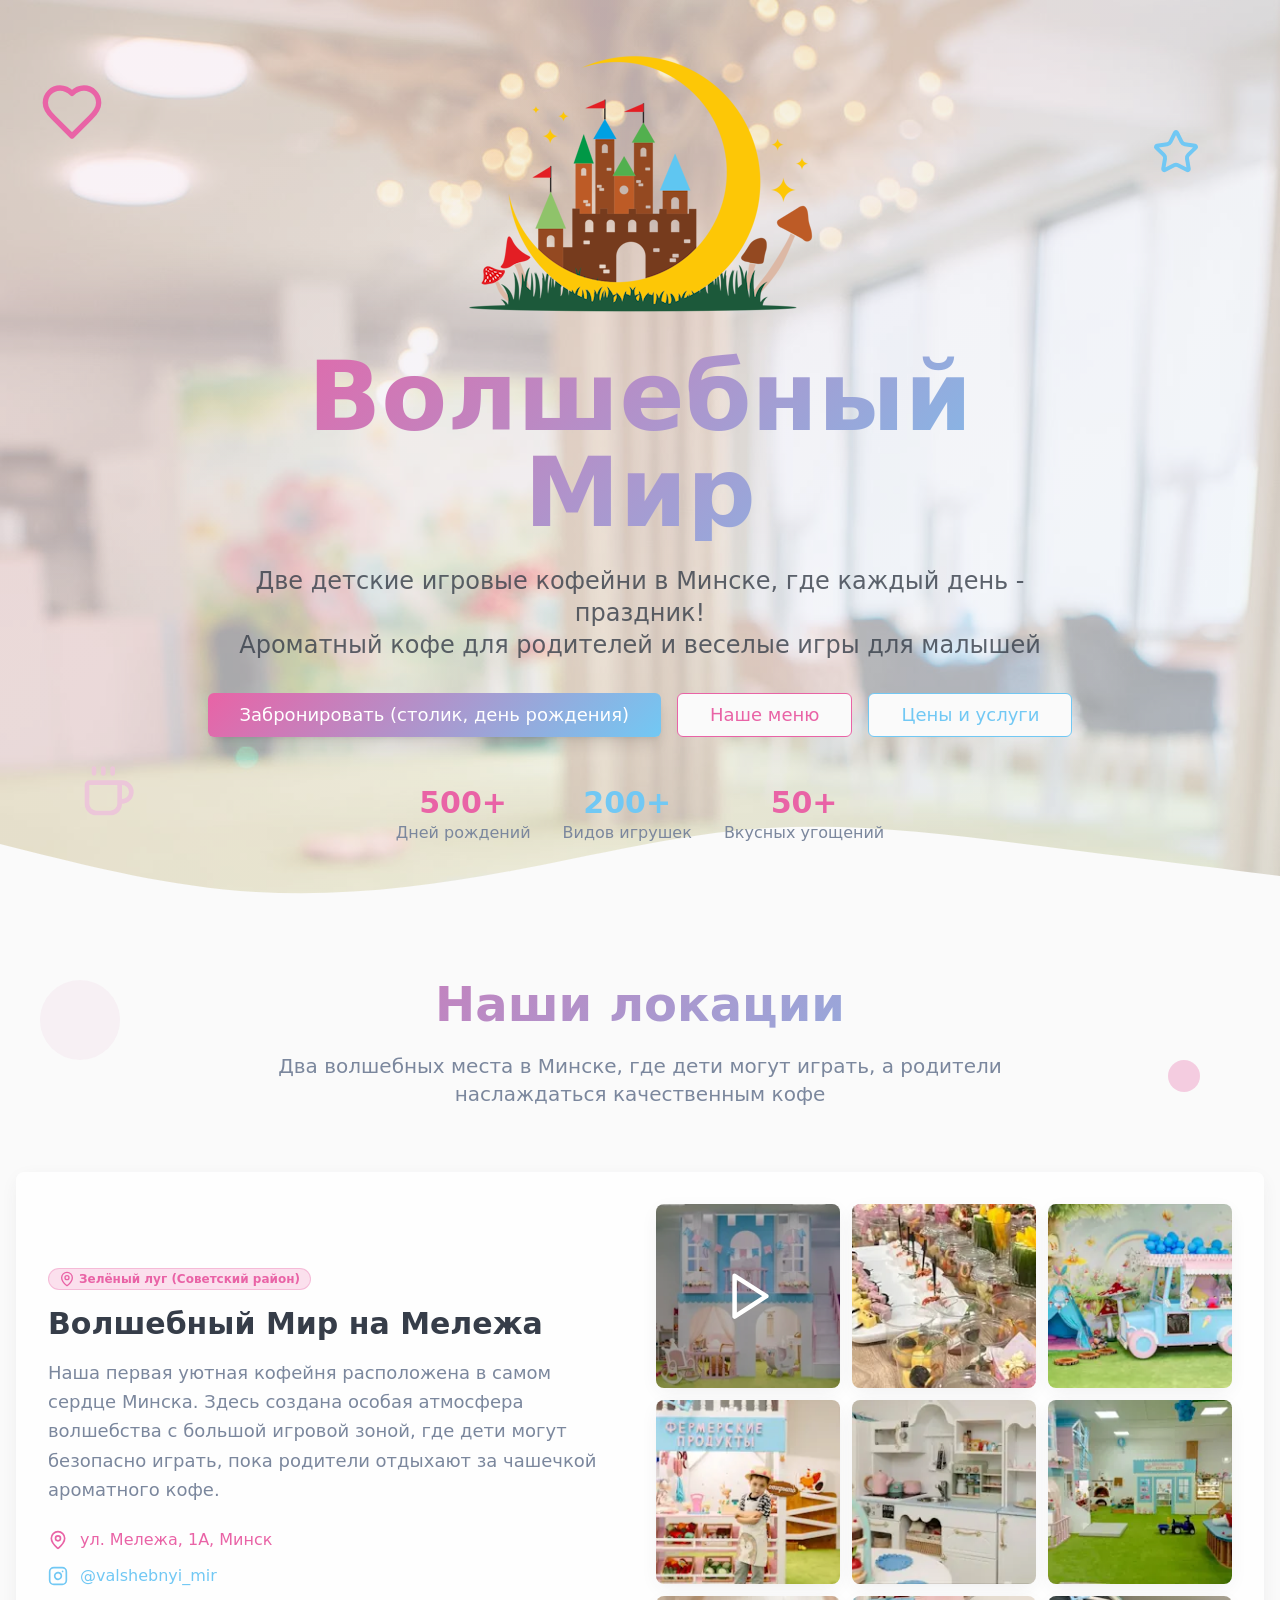
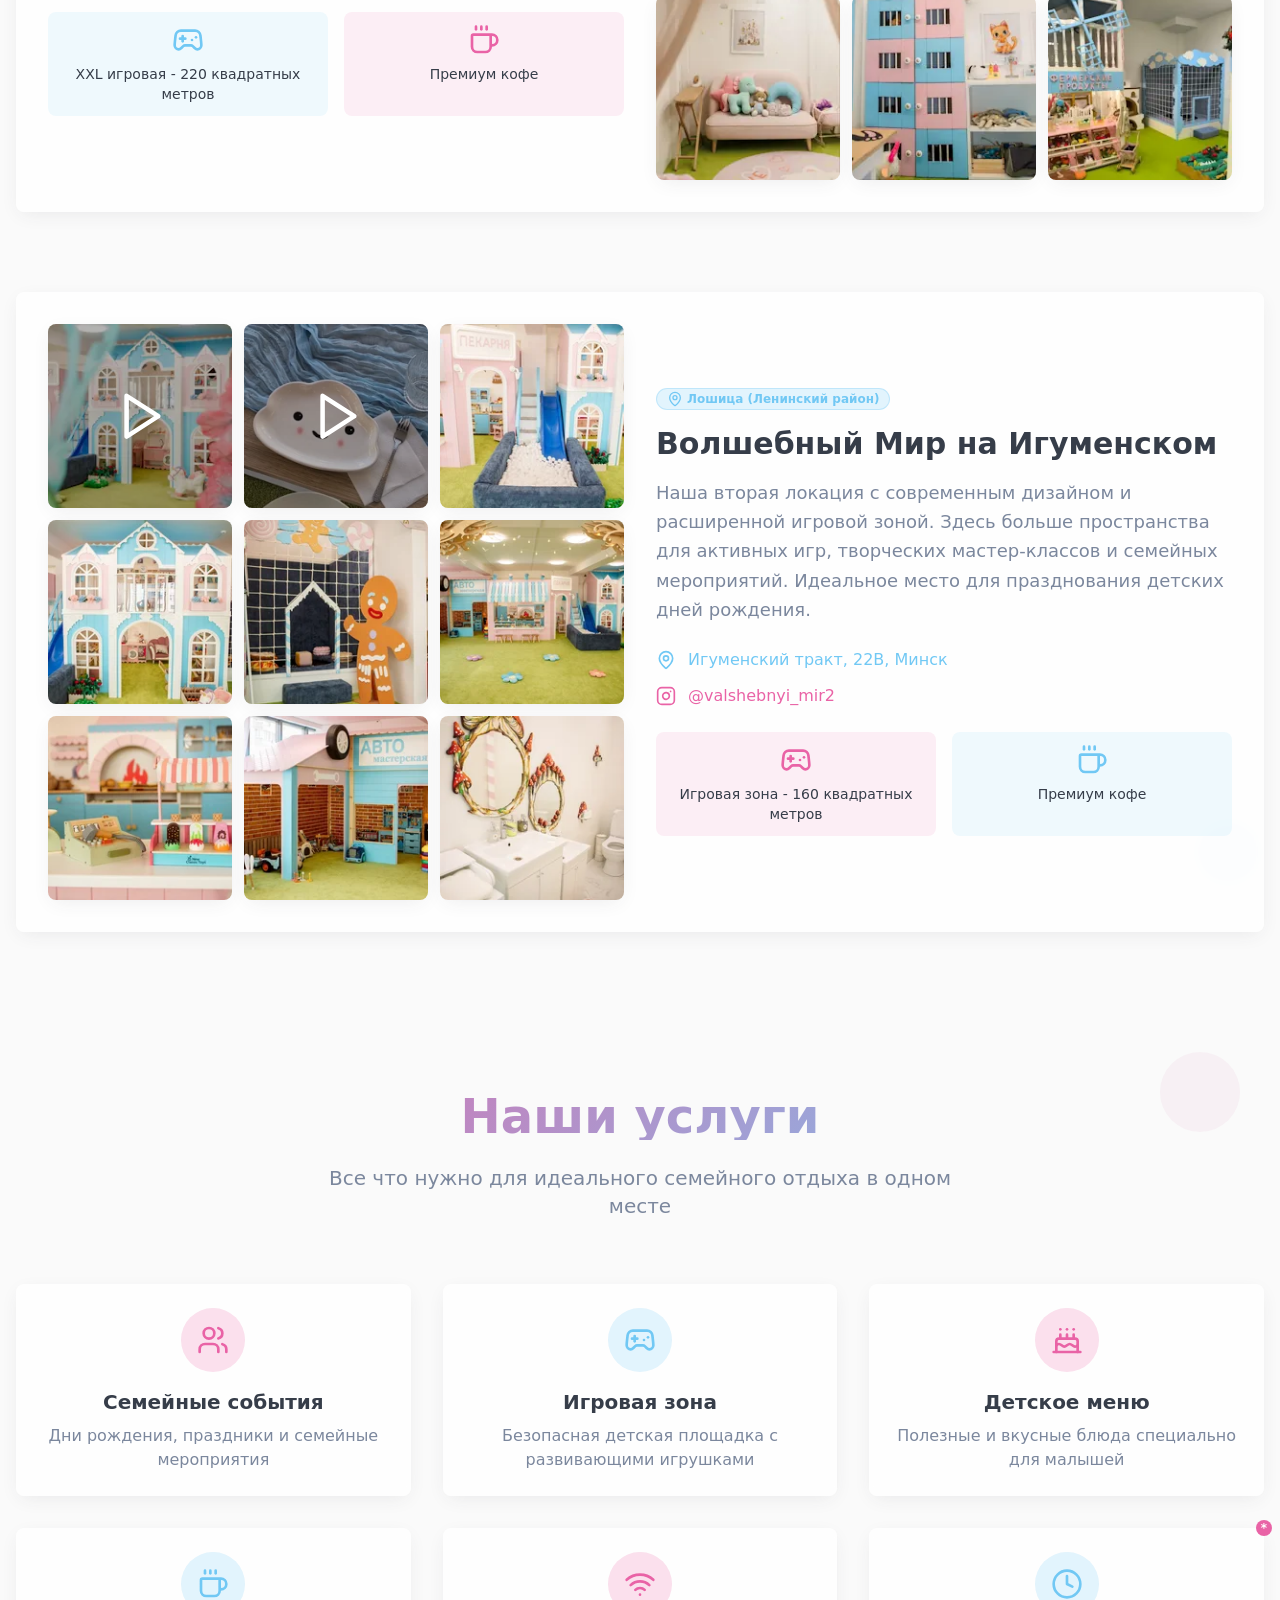
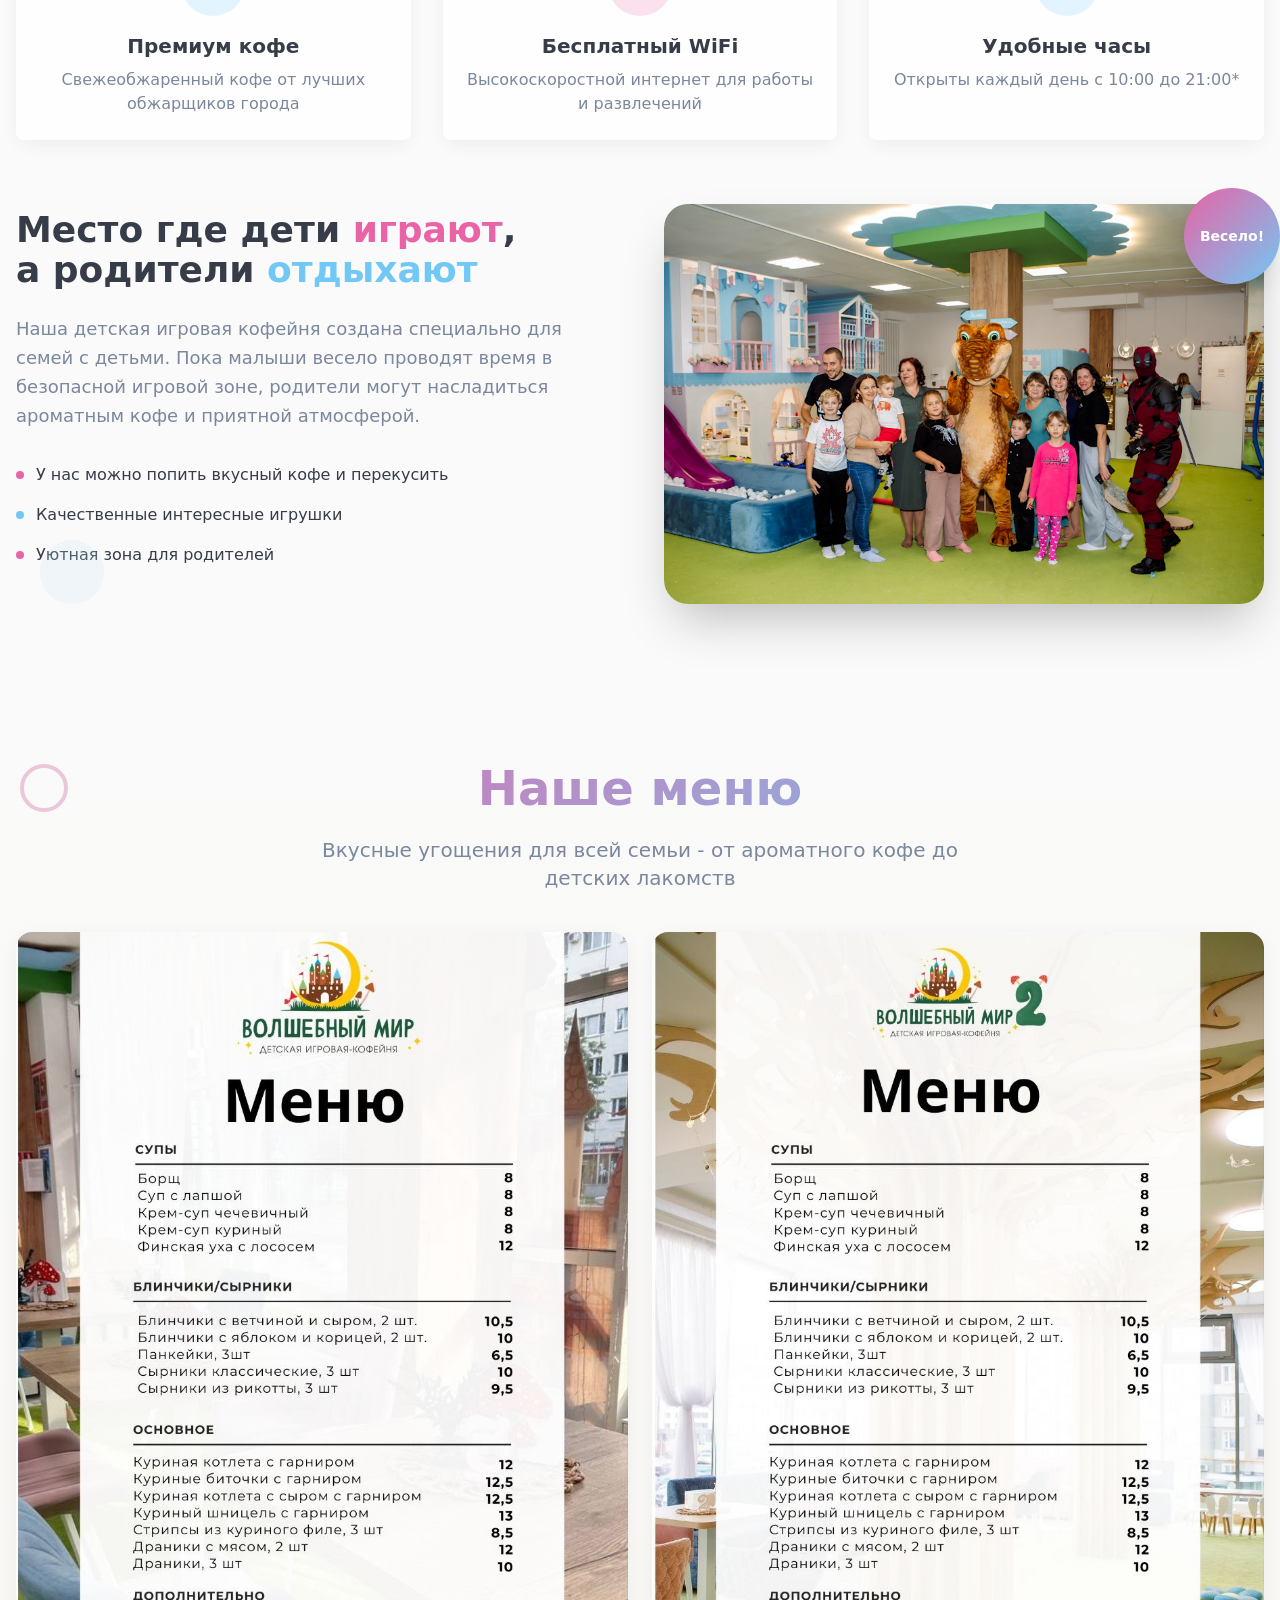
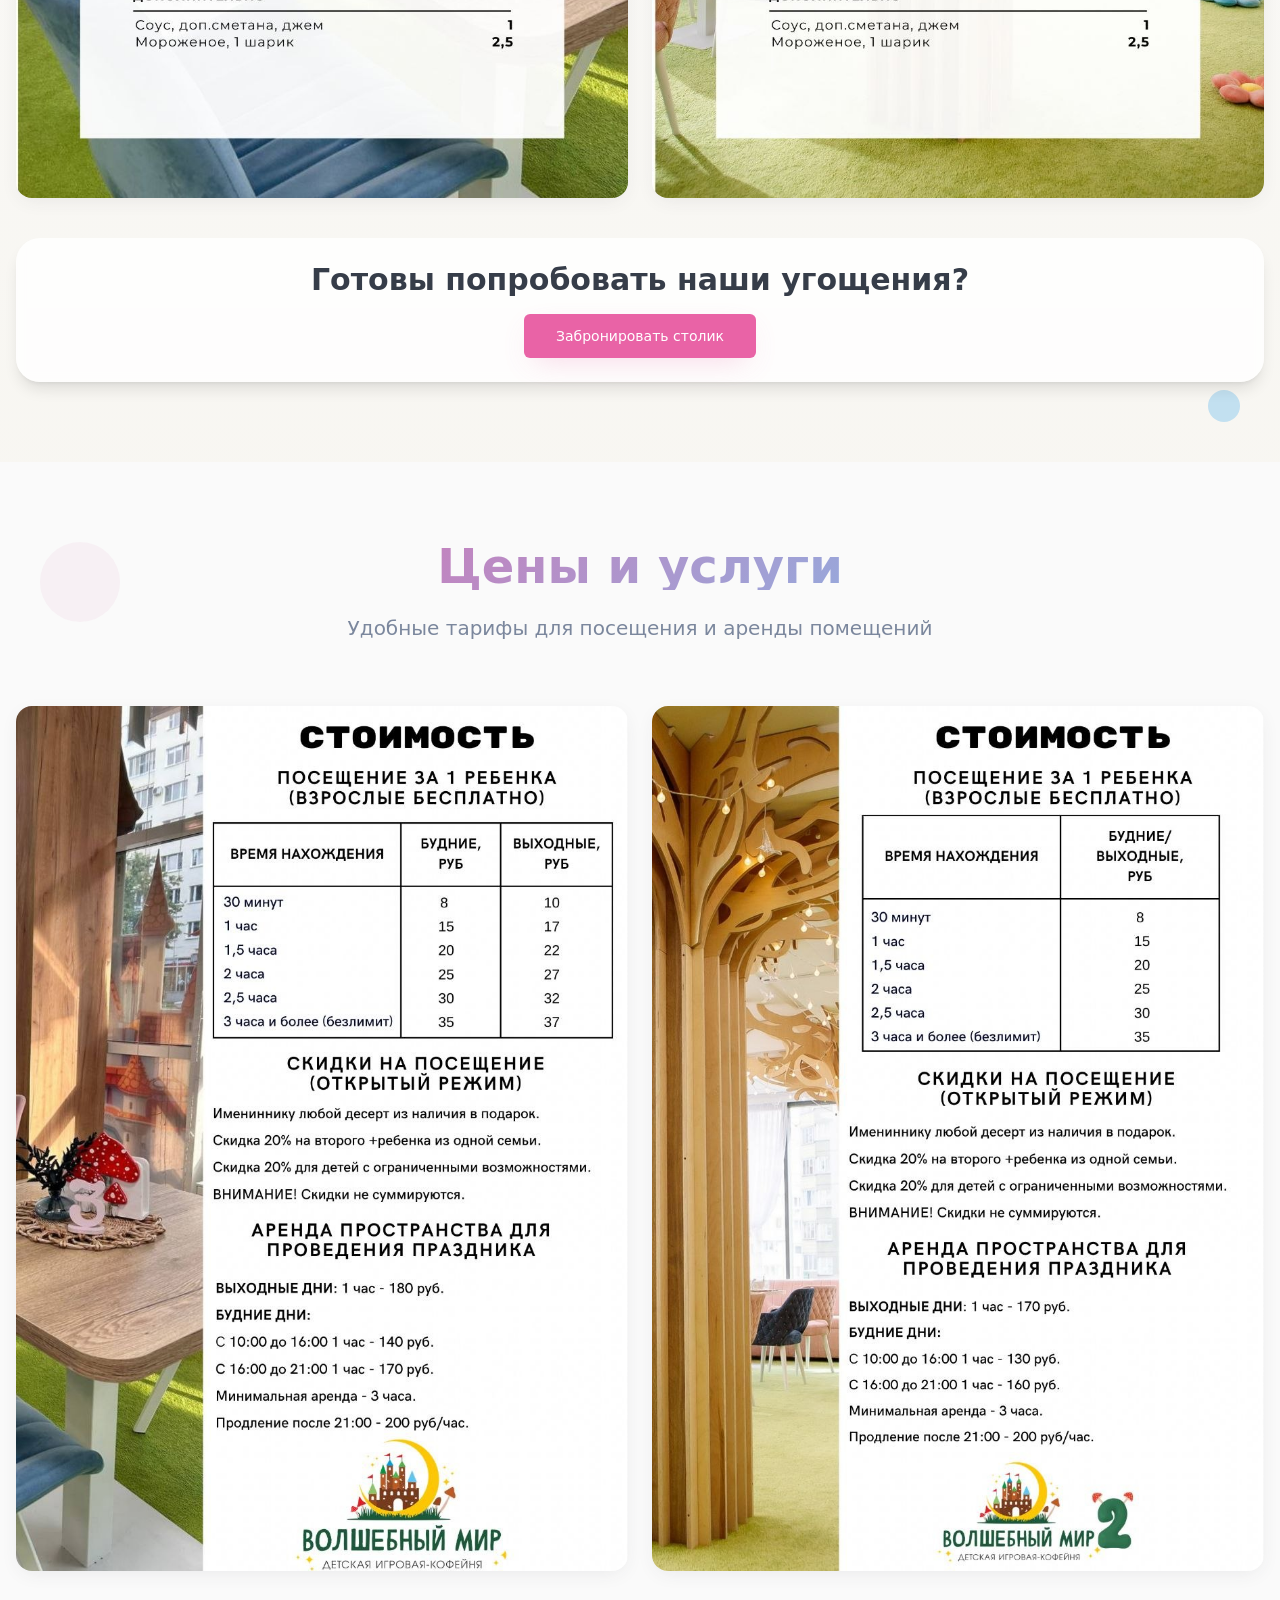
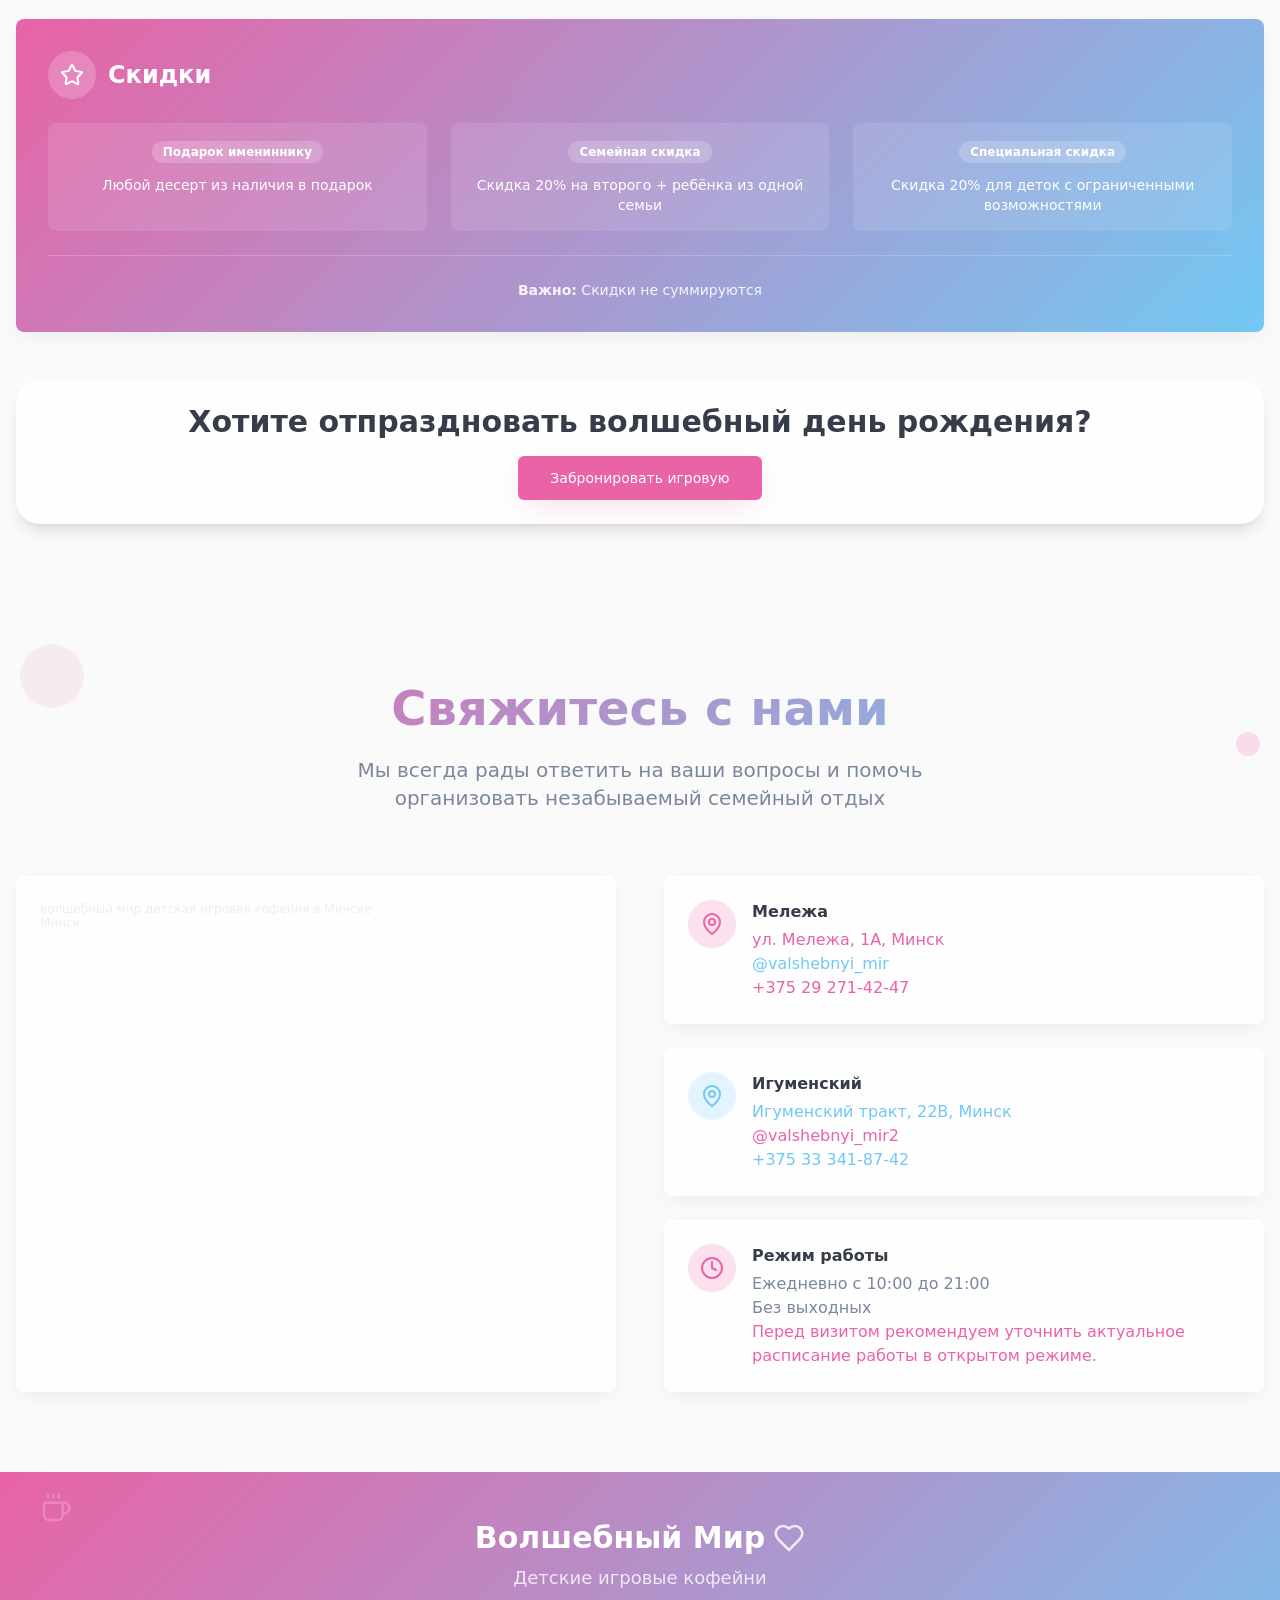
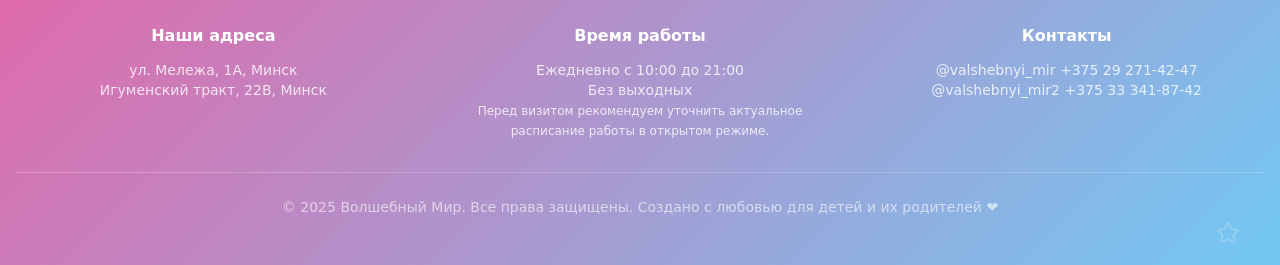
==== commit dc8461b4: "menu & pricing update" ====
--- a/index.html
+++ b/index.html
@@ -1,26 +1,27 @@
-<!DOCTYPE html>
-<html lang="en">
-  <head>
-    <meta charset="UTF-8" />
-    <meta name="viewport" content="width=device-width, initial-scale=1.0" />
-    <title>Волшебный Мир - Детская игровая кофейня</title>
-    <link rel="icon" type="image/x-icon" href="./favicon.ico" />
-    <meta name="description" content="Детская игровая кофейня в Минске. Ароматный кофе для родителей, безопасная игровая зона для детей. Проводим дни рождения и семейные праздники." />
-    <meta name="author" content="Волшебный Мир" />
-
-    <meta property="og:title" content="Волшебный Мир - Детская игровая кофейня" />
-    <meta property="og:description" content="Детская игровая кофейня в Минске. Ароматный кофе для родителей, безопасная игровая зона для детей." />
-    <meta property="og:type" content="website" />
-    <meta property="og:image" content="/hero-cafe.jpg" />
-
-    <meta name="twitter:card" content="summary_large_image" />
-    <meta name="twitter:site" content="@valshebny_mir" />
-    <meta name="twitter:image" content="/hero-cafe.jpg" />
-    <script type="module" crossorigin src="./assets/index-Daz0UDpr.js"></script>
-    <link rel="stylesheet" crossorigin href="./assets/index-CvY7Y5KQ.css">
-  </head>
-
-  <body>
-    <div id="root"></div>
-  </body>
+<!DOCTYPE html>
+<html lang="en">
+  <head>
+    <meta charset="UTF-8" />
+    <meta name="viewport" content="width=device-width, initial-scale=1.0" />
+    <title>Волшебный Мир - Детская игровая кофейня</title>
+    <link rel="icon" type="image/x-icon" href="./favicon.ico" />
+    <meta name="description" content="Детская игровая кофейня в Минске. Ароматный кофе для родителей, безопасная игровая зона для детей. Проводим дни рождения и семейные праздники." />
+    <meta name="author" content="Волшебный Мир" />
+
+    <meta property="og:title" content="Волшебный Мир - Детская игровая кофейня" />
+    <meta property="og:description" content="Детская игровая кофейня в Минске. Ароматный кофе для родителей, безопасная игровая зона для детей." />
+    <meta property="og:type" content="website" />
+    <meta property="og:image" content="/hero-cafe.jpg" />
+
+    <meta name="twitter:card" content="summary_large_image" />
+    <meta name="twitter:site" content="@valshebny_mir" />
+    <meta name="twitter:image" content="/hero-cafe.jpg" />
+    <script type="module" crossorigin src="./assets/index-CTUOAK8k.js"></script>
+    <link rel="stylesheet" crossorigin href="./assets/index-B-X1-fiq.css">
+  </head>
+
+  <body>
+    <div id="root"></div>+
+  </body>
 </html>
--- a/assets/index-B-X1-fiq.css
+++ b/assets/index-B-X1-fiq.css
@@ -0,0 +1 @@
+*,:before,:after{--tw-border-spacing-x: 0;--tw-border-spacing-y: 0;--tw-translate-x: 0;--tw-translate-y: 0;--tw-rotate: 0;--tw-skew-x: 0;--tw-skew-y: 0;--tw-scale-x: 1;--tw-scale-y: 1;--tw-pan-x: ;--tw-pan-y: ;--tw-pinch-zoom: ;--tw-scroll-snap-strictness: proximity;--tw-gradient-from-position: ;--tw-gradient-via-position: ;--tw-gradient-to-position: ;--tw-ordinal: ;--tw-slashed-zero: ;--tw-numeric-figure: ;--tw-numeric-spacing: ;--tw-numeric-fraction: ;--tw-ring-inset: ;--tw-ring-offset-width: 0px;--tw-ring-offset-color: #fff;--tw-ring-color: rgb(59 130 246 / .5);--tw-ring-offset-shadow: 0 0 #0000;--tw-ring-shadow: 0 0 #0000;--tw-shadow: 0 0 #0000;--tw-shadow-colored: 0 0 #0000;--tw-blur: ;--tw-brightness: ;--tw-contrast: ;--tw-grayscale: ;--tw-hue-rotate: ;--tw-invert: ;--tw-saturate: ;--tw-sepia: ;--tw-drop-shadow: ;--tw-backdrop-blur: ;--tw-backdrop-brightness: ;--tw-backdrop-contrast: ;--tw-backdrop-grayscale: ;--tw-backdrop-hue-rotate: ;--tw-backdrop-invert: ;--tw-backdrop-opacity: ;--tw-backdrop-saturate: ;--tw-backdrop-sepia: ;--tw-contain-size: ;--tw-contain-layout: ;--tw-contain-paint: ;--tw-contain-style: }::backdrop{--tw-border-spacing-x: 0;--tw-border-spacing-y: 0;--tw-translate-x: 0;--tw-translate-y: 0;--tw-rotate: 0;--tw-skew-x: 0;--tw-skew-y: 0;--tw-scale-x: 1;--tw-scale-y: 1;--tw-pan-x: ;--tw-pan-y: ;--tw-pinch-zoom: ;--tw-scroll-snap-strictness: proximity;--tw-gradient-from-position: ;--tw-gradient-via-position: ;--tw-gradient-to-position: ;--tw-ordinal: ;--tw-slashed-zero: ;--tw-numeric-figure: ;--tw-numeric-spacing: ;--tw-numeric-fraction: ;--tw-ring-inset: ;--tw-ring-offset-width: 0px;--tw-ring-offset-color: #fff;--tw-ring-color: rgb(59 130 246 / .5);--tw-ring-offset-shadow: 0 0 #0000;--tw-ring-shadow: 0 0 #0000;--tw-shadow: 0 0 #0000;--tw-shadow-colored: 0 0 #0000;--tw-blur: ;--tw-brightness: ;--tw-contrast: ;--tw-grayscale: ;--tw-hue-rotate: ;--tw-invert: ;--tw-saturate: ;--tw-sepia: ;--tw-drop-shadow: ;--tw-backdrop-blur: ;--tw-backdrop-brightness: ;--tw-backdrop-contrast: ;--tw-backdrop-grayscale: ;--tw-backdrop-hue-rotate: ;--tw-backdrop-invert: ;--tw-backdrop-opacity: ;--tw-backdrop-saturate: ;--tw-backdrop-sepia: ;--tw-contain-size: ;--tw-contain-layout: ;--tw-contain-paint: ;--tw-contain-style: }*,:before,:after{box-sizing:border-box;border-width:0;border-style:solid;border-color:#e5e7eb}:before,:after{--tw-content: ""}html,:host{line-height:1.5;-webkit-text-size-adjust:100%;tab-size:4;font-family:ui-sans-serif,system-ui,sans-serif,"Apple Color Emoji","Segoe UI Emoji",Segoe UI Symbol,"Noto Color Emoji";font-feature-settings:normal;font-variation-settings:normal;-webkit-tap-highlight-color:transparent}body{margin:0;line-height:inherit}hr{height:0;color:inherit;border-top-width:1px}abbr:where([title]){-webkit-text-decoration:underline dotted;text-decoration:underline dotted}h1,h2,h3,h4,h5,h6{font-size:inherit;font-weight:inherit}a{color:inherit;text-decoration:inherit}b,strong{font-weight:bolder}code,kbd,samp,pre{font-family:ui-monospace,SFMono-Regular,Menlo,Monaco,Consolas,Liberation Mono,Courier New,monospace;font-feature-settings:normal;font-variation-settings:normal;font-size:1em}small{font-size:80%}sub,sup{font-size:75%;line-height:0;position:relative;vertical-align:baseline}sub{bottom:-.25em}sup{top:-.5em}table{text-indent:0;border-color:inherit;border-collapse:collapse}button,input,optgroup,select,textarea{font-family:inherit;font-feature-settings:inherit;font-variation-settings:inherit;font-size:100%;font-weight:inherit;line-height:inherit;letter-spacing:inherit;color:inherit;margin:0;padding:0}button,select{text-transform:none}button,input:where([type=button]),input:where([type=reset]),input:where([type=submit]){-webkit-appearance:button;background-color:transparent;background-image:none}:-moz-focusring{outline:auto}:-moz-ui-invalid{box-shadow:none}progress{vertical-align:baseline}::-webkit-inner-spin-button,::-webkit-outer-spin-button{height:auto}[type=search]{-webkit-appearance:textfield;outline-offset:-2px}::-webkit-search-decoration{-webkit-appearance:none}::-webkit-file-upload-button{-webkit-appearance:button;font:inherit}summary{display:list-item}blockquote,dl,dd,h1,h2,h3,h4,h5,h6,hr,figure,p,pre{margin:0}fieldset{margin:0;padding:0}legend{padding:0}ol,ul,menu{list-style:none;margin:0;padding:0}dialog{padding:0}textarea{resize:vertical}input::placeholder,textarea::placeholder{opacity:1;color:#9ca3af}button,[role=button]{cursor:pointer}:disabled{cursor:default}img,svg,video,canvas,audio,iframe,embed,object{display:block;vertical-align:middle}img,video{max-width:100%;height:auto}[hidden]:where(:not([hidden=until-found])){display:none}:root{--background: 0 0% 98%;--foreground: 220 15% 25%;--card: 0 0% 100%;--card-foreground: 220 15% 25%;--popover: 0 0% 100%;--popover-foreground: 220 15% 25%;--primary: 330 75% 65%;--primary-foreground: 0 0% 100%;--secondary: 200 85% 70%;--secondary-foreground: 0 0% 100%;--muted: 210 25% 95%;--muted-foreground: 220 15% 55%;--accent: 280 65% 85%;--accent-foreground: 220 15% 25%;--destructive: 0 84.2% 60.2%;--destructive-foreground: 0 0% 100%;--border: 210 25% 90%;--input: 210 25% 90%;--ring: 330 75% 65%;--candy-pink: 330 75% 65%;--candy-pink-light: 330 50% 85%;--candy-pink-dark: 330 85% 45%;--sky-blue: 200 85% 70%;--sky-blue-light: 200 60% 85%;--sky-blue-dark: 200 95% 55%;--soft-cream: 45 30% 96%;--warm-white: 0 0% 98%;--gradient-candy: linear-gradient(135deg, hsl(330 75% 65%) 0%, hsl(200 85% 70%) 100%);--gradient-soft: linear-gradient(180deg, hsl(0 0% 98%) 0%, hsl(45 30% 96%) 100%);--gradient-hero: linear-gradient(135deg, hsl(330 50% 95%) 0%, hsl(200 60% 95%) 100%);--shadow-candy: 0 10px 30px -10px hsl(330 75% 65% / .3);--shadow-sky: 0 10px 30px -10px hsl(200 85% 70% / .3);--shadow-soft: 0 5px 20px -5px hsl(220 15% 25% / .1);--transition-smooth: all .3s cubic-bezier(.4, 0, .2, 1);--transition-bounce: all .4s cubic-bezier(.68, -.55, .265, 1.55);--radius: .5rem;--sidebar-background: 0 0% 98%;--sidebar-foreground: 240 5.3% 26.1%;--sidebar-primary: 240 5.9% 10%;--sidebar-primary-foreground: 0 0% 98%;--sidebar-accent: 240 4.8% 95.9%;--sidebar-accent-foreground: 240 5.9% 10%;--sidebar-border: 220 13% 91%;--sidebar-ring: 217.2 91.2% 59.8%}.dark{--background: 222.2 84% 4.9%;--foreground: 210 40% 98%;--card: 222.2 84% 4.9%;--card-foreground: 210 40% 98%;--popover: 222.2 84% 4.9%;--popover-foreground: 210 40% 98%;--primary: 210 40% 98%;--primary-foreground: 222.2 47.4% 11.2%;--secondary: 217.2 32.6% 17.5%;--secondary-foreground: 210 40% 98%;--muted: 217.2 32.6% 17.5%;--muted-foreground: 215 20.2% 65.1%;--accent: 217.2 32.6% 17.5%;--accent-foreground: 210 40% 98%;--destructive: 0 62.8% 30.6%;--destructive-foreground: 210 40% 98%;--border: 217.2 32.6% 17.5%;--input: 217.2 32.6% 17.5%;--ring: 212.7 26.8% 83.9%;--sidebar-background: 240 5.9% 10%;--sidebar-foreground: 240 4.8% 95.9%;--sidebar-primary: 224.3 76.3% 48%;--sidebar-primary-foreground: 0 0% 100%;--sidebar-accent: 240 3.7% 15.9%;--sidebar-accent-foreground: 240 4.8% 95.9%;--sidebar-border: 240 3.7% 15.9%;--sidebar-ring: 217.2 91.2% 59.8%}*{border-color:hsl(var(--border))}body{background-color:hsl(var(--background));color:hsl(var(--foreground))}.container{width:100%;margin-right:auto;margin-left:auto;padding-right:2rem;padding-left:2rem}@media (min-width: 1400px){.container{max-width:1400px}}.sr-only{position:absolute;width:1px;height:1px;padding:0;margin:-1px;overflow:hidden;clip:rect(0,0,0,0);white-space:nowrap;border-width:0}.pointer-events-none{pointer-events:none}.pointer-events-auto{pointer-events:auto}.visible{visibility:visible}.invisible{visibility:hidden}.fixed{position:fixed}.absolute{position:absolute}.relative{position:relative}.inset-0{inset:0}.inset-x-0{left:0;right:0}.inset-y-0{top:0;bottom:0}.-bottom-12{bottom:-3rem}.-left-12{left:-3rem}.-right-12{right:-3rem}.-right-2{right:-.5rem}.-right-4{right:-1rem}.-top-12{top:-3rem}.-top-2{top:-.5rem}.-top-4{top:-1rem}.bottom-0{bottom:0}.bottom-10{bottom:2.5rem}.bottom-20{bottom:5rem}.bottom-32{bottom:8rem}.bottom-5{bottom:1.25rem}.bottom-6{bottom:1.5rem}.left-0{left:0}.left-1{left:.25rem}.left-1\/2{left:50%}.left-10{left:2.5rem}.left-2{left:.5rem}.left-20{left:5rem}.left-5{left:1.25rem}.left-6{left:1.5rem}.left-\[50\%\]{left:50%}.right-0{right:0}.right-1{right:.25rem}.right-10{right:2.5rem}.right-2{right:.5rem}.right-20{right:5rem}.right-3{right:.75rem}.right-4{right:1rem}.right-5{right:1.25rem}.right-6{right:1.5rem}.top-0{top:0}.top-1\.5{top:.375rem}.top-1\/2{top:50%}.top-10{top:2.5rem}.top-2{top:.5rem}.top-20{top:5rem}.top-3\.5{top:.875rem}.top-32{top:8rem}.top-4{top:1rem}.top-40{top:10rem}.top-5{top:1.25rem}.top-6{top:1.5rem}.top-\[1px\]{top:1px}.top-\[50\%\]{top:50%}.top-\[60\%\]{top:60%}.top-full{top:100%}.z-0{z-index:0}.z-10{z-index:10}.z-20{z-index:20}.z-50{z-index:50}.z-\[100\]{z-index:100}.z-\[1\]{z-index:1}.order-1{order:1}.order-2{order:2}.-mx-1{margin-left:-.25rem;margin-right:-.25rem}.mx-2{margin-left:.5rem;margin-right:.5rem}.mx-3\.5{margin-left:.875rem;margin-right:.875rem}.mx-auto{margin-left:auto;margin-right:auto}.my-0\.5{margin-top:.125rem;margin-bottom:.125rem}.my-1{margin-top:.25rem;margin-bottom:.25rem}.-ml-4{margin-left:-1rem}.-mt-4{margin-top:-1rem}.mb-1{margin-bottom:.25rem}.mb-10{margin-bottom:2.5rem}.mb-12{margin-bottom:3rem}.mb-16{margin-bottom:4rem}.mb-2{margin-bottom:.5rem}.mb-20{margin-bottom:5rem}.mb-3{margin-bottom:.75rem}.mb-4{margin-bottom:1rem}.mb-6{margin-bottom:1.5rem}.mb-8{margin-bottom:2rem}.ml-1{margin-left:.25rem}.ml-auto{margin-left:auto}.mr-1{margin-right:.25rem}.mr-2{margin-right:.5rem}.mt-1\.5{margin-top:.375rem}.mt-12{margin-top:3rem}.mt-2{margin-top:.5rem}.mt-24{margin-top:6rem}.mt-4{margin-top:1rem}.mt-6{margin-top:1.5rem}.mt-auto{margin-top:auto}.block{display:block}.flex{display:flex}.inline-flex{display:inline-flex}.table{display:table}.grid{display:grid}.hidden{display:none}.aspect-square{aspect-ratio:1 / 1}.aspect-video{aspect-ratio:16 / 9}.size-4{width:1rem;height:1rem}.h-1\.5{height:.375rem}.h-10{height:2.5rem}.h-11{height:2.75rem}.h-12{height:3rem}.h-14{height:3.5rem}.h-16{height:4rem}.h-2{height:.5rem}.h-2\.5{height:.625rem}.h-20{height:5rem}.h-24{height:6rem}.h-3{height:.75rem}.h-3\.5{height:.875rem}.h-4{height:1rem}.h-5{height:1.25rem}.h-6{height:1.5rem}.h-7{height:1.75rem}.h-8{height:2rem}.h-9{height:2.25rem}.h-\[120px\]{height:120px}.h-\[1px\]{height:1px}.h-\[400px\]{height:400px}.h-\[54\.4px\]{height:54.4px}.h-\[var\(--radix-navigation-menu-viewport-height\)\]{height:var(--radix-navigation-menu-viewport-height)}.h-\[var\(--radix-select-trigger-height\)\]{height:var(--radix-select-trigger-height)}.h-auto{height:auto}.h-full{height:100%}.h-px{height:1px}.h-svh{height:100svh}.max-h-96{max-height:24rem}.max-h-\[300px\]{max-height:300px}.max-h-screen{max-height:100vh}.min-h-0{min-height:0px}.min-h-\[80px\]{min-height:80px}.min-h-screen{min-height:100vh}.min-h-svh{min-height:100svh}.w-0{width:0px}.w-1{width:.25rem}.w-10{width:2.5rem}.w-11{width:2.75rem}.w-12{width:3rem}.w-14{width:3.5rem}.w-16{width:4rem}.w-2{width:.5rem}.w-2\.5{width:.625rem}.w-20{width:5rem}.w-24{width:6rem}.w-3{width:.75rem}.w-3\.5{width:.875rem}.w-3\/4{width:75%}.w-4{width:1rem}.w-5{width:1.25rem}.w-6{width:1.5rem}.w-64{width:16rem}.w-7{width:1.75rem}.w-72{width:18rem}.w-8{width:2rem}.w-9{width:2.25rem}.w-\[--sidebar-width\]{width:var(--sidebar-width)}.w-\[100px\]{width:100px}.w-\[1px\]{width:1px}.w-\[54\.4px\]{width:54.4px}.w-auto{width:auto}.w-full{width:100%}.w-max{width:max-content}.w-px{width:1px}.min-w-0{min-width:0px}.min-w-5{min-width:1.25rem}.min-w-\[12rem\]{min-width:12rem}.min-w-\[8rem\]{min-width:8rem}.min-w-\[var\(--radix-select-trigger-width\)\]{min-width:var(--radix-select-trigger-width)}.max-w-2xl{max-width:42rem}.max-w-3xl{max-width:48rem}.max-w-4xl{max-width:56rem}.max-w-\[--skeleton-width\]{max-width:var(--skeleton-width)}.max-w-lg{max-width:32rem}.max-w-max{max-width:max-content}.flex-1{flex:1 1 0%}.flex-shrink-0,.shrink-0{flex-shrink:0}.grow{flex-grow:1}.grow-0{flex-grow:0}.basis-full{flex-basis:100%}.caption-bottom{caption-side:bottom}.border-collapse{border-collapse:collapse}.-translate-x-1\/2{--tw-translate-x: -50%;transform:translate(var(--tw-translate-x),var(--tw-translate-y)) rotate(var(--tw-rotate)) skew(var(--tw-skew-x)) skewY(var(--tw-skew-y)) scaleX(var(--tw-scale-x)) scaleY(var(--tw-scale-y))}.-translate-x-px{--tw-translate-x: -1px;transform:translate(var(--tw-translate-x),var(--tw-translate-y)) rotate(var(--tw-rotate)) skew(var(--tw-skew-x)) skewY(var(--tw-skew-y)) scaleX(var(--tw-scale-x)) scaleY(var(--tw-scale-y))}.-translate-y-1\/2{--tw-translate-y: -50%;transform:translate(var(--tw-translate-x),var(--tw-translate-y)) rotate(var(--tw-rotate)) skew(var(--tw-skew-x)) skewY(var(--tw-skew-y)) scaleX(var(--tw-scale-x)) scaleY(var(--tw-scale-y))}.translate-x-\[-50\%\]{--tw-translate-x: -50%;transform:translate(var(--tw-translate-x),var(--tw-translate-y)) rotate(var(--tw-rotate)) skew(var(--tw-skew-x)) skewY(var(--tw-skew-y)) scaleX(var(--tw-scale-x)) scaleY(var(--tw-scale-y))}.translate-x-px{--tw-translate-x: 1px;transform:translate(var(--tw-translate-x),var(--tw-translate-y)) rotate(var(--tw-rotate)) skew(var(--tw-skew-x)) skewY(var(--tw-skew-y)) scaleX(var(--tw-scale-x)) scaleY(var(--tw-scale-y))}.translate-y-\[-50\%\]{--tw-translate-y: -50%;transform:translate(var(--tw-translate-x),var(--tw-translate-y)) rotate(var(--tw-rotate)) skew(var(--tw-skew-x)) skewY(var(--tw-skew-y)) scaleX(var(--tw-scale-x)) scaleY(var(--tw-scale-y))}.rotate-45{--tw-rotate: 45deg;transform:translate(var(--tw-translate-x),var(--tw-translate-y)) rotate(var(--tw-rotate)) skew(var(--tw-skew-x)) skewY(var(--tw-skew-y)) scaleX(var(--tw-scale-x)) scaleY(var(--tw-scale-y))}.rotate-90{--tw-rotate: 90deg;transform:translate(var(--tw-translate-x),var(--tw-translate-y)) rotate(var(--tw-rotate)) skew(var(--tw-skew-x)) skewY(var(--tw-skew-y)) scaleX(var(--tw-scale-x)) scaleY(var(--tw-scale-y))}.transform{transform:translate(var(--tw-translate-x),var(--tw-translate-y)) rotate(var(--tw-rotate)) skew(var(--tw-skew-x)) skewY(var(--tw-skew-y)) scaleX(var(--tw-scale-x)) scaleY(var(--tw-scale-y))}@keyframes bounce-gentle{0%,to{transform:translateY(0)}50%{transform:translateY(-5px)}}.animate-bounce-gentle{animation:bounce-gentle 2s ease-in-out infinite}@keyframes fade-in-up{0%{opacity:0;transform:translateY(30px)}to{opacity:1;transform:translateY(0)}}.animate-fade-in-up{animation:fade-in-up .6s ease-out}@keyframes float{0%,to{transform:translateY(0)}50%{transform:translateY(-10px)}}.animate-float{animation:float 3s ease-in-out infinite}@keyframes pulse{50%{opacity:.5}}.animate-pulse{animation:pulse 2s cubic-bezier(.4,0,.6,1) infinite}.cursor-default{cursor:default}.cursor-help{cursor:help}.cursor-pointer{cursor:pointer}.touch-none{touch-action:none}.select-none{-webkit-user-select:none;user-select:none}.list-none{list-style-type:none}.grid-cols-1{grid-template-columns:repeat(1,minmax(0,1fr))}.grid-cols-2{grid-template-columns:repeat(2,minmax(0,1fr))}.grid-cols-3{grid-template-columns:repeat(3,minmax(0,1fr))}.flex-row{flex-direction:row}.flex-col{flex-direction:column}.flex-col-reverse{flex-direction:column-reverse}.flex-wrap{flex-wrap:wrap}.items-start{align-items:flex-start}.items-end{align-items:flex-end}.items-center{align-items:center}.items-stretch{align-items:stretch}.justify-center{justify-content:center}.justify-between{justify-content:space-between}.gap-1{gap:.25rem}.gap-1\.5{gap:.375rem}.gap-12{gap:3rem}.gap-2{gap:.5rem}.gap-3{gap:.75rem}.gap-4{gap:1rem}.gap-6{gap:1.5rem}.gap-8{gap:2rem}.space-x-1>:not([hidden])~:not([hidden]){--tw-space-x-reverse: 0;margin-right:calc(.25rem * var(--tw-space-x-reverse));margin-left:calc(.25rem * calc(1 - var(--tw-space-x-reverse)))}.space-x-4>:not([hidden])~:not([hidden]){--tw-space-x-reverse: 0;margin-right:calc(1rem * var(--tw-space-x-reverse));margin-left:calc(1rem * calc(1 - var(--tw-space-x-reverse)))}.space-x-8>:not([hidden])~:not([hidden]){--tw-space-x-reverse: 0;margin-right:calc(2rem * var(--tw-space-x-reverse));margin-left:calc(2rem * calc(1 - var(--tw-space-x-reverse)))}.space-y-1>:not([hidden])~:not([hidden]){--tw-space-y-reverse: 0;margin-top:calc(.25rem * calc(1 - var(--tw-space-y-reverse)));margin-bottom:calc(.25rem * var(--tw-space-y-reverse))}.space-y-1\.5>:not([hidden])~:not([hidden]){--tw-space-y-reverse: 0;margin-top:calc(.375rem * calc(1 - var(--tw-space-y-reverse)));margin-bottom:calc(.375rem * var(--tw-space-y-reverse))}.space-y-2>:not([hidden])~:not([hidden]){--tw-space-y-reverse: 0;margin-top:calc(.5rem * calc(1 - var(--tw-space-y-reverse)));margin-bottom:calc(.5rem * var(--tw-space-y-reverse))}.space-y-3>:not([hidden])~:not([hidden]){--tw-space-y-reverse: 0;margin-top:calc(.75rem * calc(1 - var(--tw-space-y-reverse)));margin-bottom:calc(.75rem * var(--tw-space-y-reverse))}.space-y-4>:not([hidden])~:not([hidden]){--tw-space-y-reverse: 0;margin-top:calc(1rem * calc(1 - var(--tw-space-y-reverse)));margin-bottom:calc(1rem * var(--tw-space-y-reverse))}.space-y-6>:not([hidden])~:not([hidden]){--tw-space-y-reverse: 0;margin-top:calc(1.5rem * calc(1 - var(--tw-space-y-reverse)));margin-bottom:calc(1.5rem * var(--tw-space-y-reverse))}.overflow-auto{overflow:auto}.overflow-hidden{overflow:hidden}.overflow-y-auto{overflow-y:auto}.overflow-x-hidden{overflow-x:hidden}.whitespace-nowrap{white-space:nowrap}.break-words{overflow-wrap:break-word}.rounded-2xl{border-radius:1rem}.rounded-3xl{border-radius:1.5rem}.rounded-\[2px\]{border-radius:2px}.rounded-\[inherit\]{border-radius:inherit}.rounded-full{border-radius:9999px}.rounded-lg{border-radius:var(--radius)}.rounded-md{border-radius:calc(var(--radius) - 2px)}.rounded-sm{border-radius:calc(var(--radius) - 4px)}.rounded-t-\[10px\]{border-top-left-radius:10px;border-top-right-radius:10px}.rounded-tl-sm{border-top-left-radius:calc(var(--radius) - 4px)}.border{border-width:1px}.border-0{border-width:0px}.border-2{border-width:2px}.border-4{border-width:4px}.border-\[1\.5px\]{border-width:1.5px}.border-y{border-top-width:1px;border-bottom-width:1px}.border-b{border-bottom-width:1px}.border-l{border-left-width:1px}.border-r{border-right-width:1px}.border-t{border-top-width:1px}.border-dashed{border-style:dashed}.border-\[--color-border\]{border-color:var(--color-border)}.border-border\/50{border-color:hsl(var(--border) / .5)}.border-candy-pink{border-color:hsl(var(--candy-pink))}.border-candy-pink-light{border-color:hsl(var(--candy-pink-light))}.border-candy-pink\/30{border-color:hsl(var(--candy-pink) / .3)}.border-destructive{border-color:hsl(var(--destructive))}.border-destructive\/50{border-color:hsl(var(--destructive) / .5)}.border-input{border-color:hsl(var(--input))}.border-primary{border-color:hsl(var(--primary))}.border-sidebar-border{border-color:hsl(var(--sidebar-border))}.border-sky-blue{border-color:hsl(var(--sky-blue))}.border-sky-blue\/30{border-color:hsl(var(--sky-blue) / .3)}.border-transparent{border-color:transparent}.border-white\/20{border-color:#fff3}.border-l-transparent{border-left-color:transparent}.border-t-transparent{border-top-color:transparent}.bg-\[--color-bg\]{background-color:var(--color-bg)}.bg-accent{background-color:hsl(var(--accent))}.bg-background{background-color:hsl(var(--background))}.bg-black\/30{background-color:#0000004d}.bg-black\/60{background-color:#0009}.bg-black\/80{background-color:#000c}.bg-black\/90{background-color:#000000e6}.bg-border{background-color:hsl(var(--border))}.bg-candy-pink{background-color:hsl(var(--candy-pink))}.bg-candy-pink-light{background-color:hsl(var(--candy-pink-light))}.bg-candy-pink\/10{background-color:hsl(var(--candy-pink) / .1)}.bg-candy-pink\/20{background-color:hsl(var(--candy-pink) / .2)}.bg-card{background-color:hsl(var(--card))}.bg-destructive{background-color:hsl(var(--destructive))}.bg-foreground{background-color:hsl(var(--foreground))}.bg-gray-100{--tw-bg-opacity: 1;background-color:rgb(243 244 246 / var(--tw-bg-opacity, 1))}.bg-muted{background-color:hsl(var(--muted))}.bg-muted\/50{background-color:hsl(var(--muted) / .5)}.bg-popover{background-color:hsl(var(--popover))}.bg-primary{background-color:hsl(var(--primary))}.bg-secondary{background-color:hsl(var(--secondary))}.bg-sidebar{background-color:hsl(var(--sidebar-background))}.bg-sidebar-border{background-color:hsl(var(--sidebar-border))}.bg-sky-blue{background-color:hsl(var(--sky-blue))}.bg-sky-blue-light{background-color:hsl(var(--sky-blue-light))}.bg-sky-blue\/10{background-color:hsl(var(--sky-blue) / .1)}.bg-sky-blue\/20{background-color:hsl(var(--sky-blue) / .2)}.bg-transparent{background-color:transparent}.bg-warm-white{background-color:hsl(var(--warm-white))}.bg-white\/10{background-color:#ffffff1a}.bg-white\/20{background-color:#fff3}.bg-white\/80{background-color:#fffc}.bg-white\/95{background-color:#fffffff2}.bg-gradient-candy{background-image:var(--gradient-candy)}.bg-gradient-hero{background-image:var(--gradient-hero)}.bg-gradient-soft{background-image:var(--gradient-soft)}.bg-clip-text{-webkit-background-clip:text;background-clip:text}.fill-current{fill:currentColor}.fill-warm-white{fill:hsl(var(--warm-white))}.object-contain{object-fit:contain}.object-cover{object-fit:cover}.p-0{padding:0}.p-1{padding:.25rem}.p-2{padding:.5rem}.p-3{padding:.75rem}.p-4{padding:1rem}.p-6{padding:1.5rem}.p-8{padding:2rem}.p-\[1px\]{padding:1px}.px-1{padding-left:.25rem;padding-right:.25rem}.px-2{padding-left:.5rem;padding-right:.5rem}.px-2\.5{padding-left:.625rem;padding-right:.625rem}.px-3{padding-left:.75rem;padding-right:.75rem}.px-4{padding-left:1rem;padding-right:1rem}.px-5{padding-left:1.25rem;padding-right:1.25rem}.px-8{padding-left:2rem;padding-right:2rem}.py-0\.5{padding-top:.125rem;padding-bottom:.125rem}.py-1{padding-top:.25rem;padding-bottom:.25rem}.py-1\.5{padding-top:.375rem;padding-bottom:.375rem}.py-12{padding-top:3rem;padding-bottom:3rem}.py-2{padding-top:.5rem;padding-bottom:.5rem}.py-20{padding-top:5rem;padding-bottom:5rem}.py-3{padding-top:.75rem;padding-bottom:.75rem}.py-4{padding-top:1rem;padding-bottom:1rem}.py-6{padding-top:1.5rem;padding-bottom:1.5rem}.pb-3{padding-bottom:.75rem}.pb-4{padding-bottom:1rem}.pl-2\.5{padding-left:.625rem}.pl-4{padding-left:1rem}.pl-8{padding-left:2rem}.pr-2{padding-right:.5rem}.pr-2\.5{padding-right:.625rem}.pr-8{padding-right:2rem}.pt-0{padding-top:0}.pt-1{padding-top:.25rem}.pt-20{padding-top:5rem}.pt-3{padding-top:.75rem}.pt-4{padding-top:1rem}.pt-6{padding-top:1.5rem}.text-left{text-align:left}.text-center{text-align:center}.align-middle{vertical-align:middle}.font-mono{font-family:ui-monospace,SFMono-Regular,Menlo,Monaco,Consolas,Liberation Mono,Courier New,monospace}.text-2xl{font-size:1.5rem;line-height:2rem}.text-3xl{font-size:1.875rem;line-height:2.25rem}.text-4xl{font-size:2.25rem;line-height:2.5rem}.text-5xl{font-size:3rem;line-height:1}.text-6xl{font-size:3.75rem;line-height:1}.text-\[0\.8rem\]{font-size:.8rem}.text-base{font-size:1rem;line-height:1.5rem}.text-lg{font-size:1.125rem;line-height:1.75rem}.text-sm{font-size:.875rem;line-height:1.25rem}.text-xl{font-size:1.25rem;line-height:1.75rem}.text-xs{font-size:.75rem;line-height:1rem}.font-bold{font-weight:700}.font-medium{font-weight:500}.font-normal{font-weight:400}.font-semibold{font-weight:600}.tabular-nums{--tw-numeric-spacing: tabular-nums;font-variant-numeric:var(--tw-ordinal) var(--tw-slashed-zero) var(--tw-numeric-figure) var(--tw-numeric-spacing) var(--tw-numeric-fraction)}.leading-none{line-height:1}.leading-relaxed{line-height:1.625}.tracking-tight{letter-spacing:-.025em}.tracking-widest{letter-spacing:.1em}.text-accent-foreground{color:hsl(var(--accent-foreground))}.text-blue-500{--tw-text-opacity: 1;color:rgb(59 130 246 / var(--tw-text-opacity, 1))}.text-candy-pink{color:hsl(var(--candy-pink))}.text-candy-pink-light{color:hsl(var(--candy-pink-light))}.text-card-foreground{color:hsl(var(--card-foreground))}.text-current{color:currentColor}.text-destructive{color:hsl(var(--destructive))}.text-destructive-foreground{color:hsl(var(--destructive-foreground))}.text-foreground{color:hsl(var(--foreground))}.text-foreground\/50{color:hsl(var(--foreground) / .5)}.text-foreground\/80{color:hsl(var(--foreground) / .8)}.text-gray-600{--tw-text-opacity: 1;color:rgb(75 85 99 / var(--tw-text-opacity, 1))}.text-gray-700{--tw-text-opacity: 1;color:rgb(55 65 81 / var(--tw-text-opacity, 1))}.text-muted-foreground{color:hsl(var(--muted-foreground))}.text-popover-foreground{color:hsl(var(--popover-foreground))}.text-primary{color:hsl(var(--primary))}.text-primary-foreground{color:hsl(var(--primary-foreground))}.text-secondary-foreground{color:hsl(var(--secondary-foreground))}.text-sidebar-foreground{color:hsl(var(--sidebar-foreground))}.text-sidebar-foreground\/70{color:hsl(var(--sidebar-foreground) / .7)}.text-sky-blue{color:hsl(var(--sky-blue))}.text-transparent{color:transparent}.text-white{--tw-text-opacity: 1;color:rgb(255 255 255 / var(--tw-text-opacity, 1))}.text-white\/60{color:#fff9}.text-white\/80{color:#fffc}.underline{text-decoration-line:underline}.underline-offset-4{text-underline-offset:4px}.opacity-0{opacity:0}.opacity-10{opacity:.1}.opacity-20{opacity:.2}.opacity-30{opacity:.3}.opacity-50{opacity:.5}.opacity-60{opacity:.6}.opacity-70{opacity:.7}.opacity-90{opacity:.9}.shadow-2xl{--tw-shadow: 0 25px 50px -12px rgb(0 0 0 / .25);--tw-shadow-colored: 0 25px 50px -12px var(--tw-shadow-color);box-shadow:var(--tw-ring-offset-shadow, 0 0 #0000),var(--tw-ring-shadow, 0 0 #0000),var(--tw-shadow)}.shadow-\[0_0_0_1px_hsl\(var\(--sidebar-border\)\)\]{--tw-shadow: 0 0 0 1px hsl(var(--sidebar-border));--tw-shadow-colored: 0 0 0 1px var(--tw-shadow-color);box-shadow:var(--tw-ring-offset-shadow, 0 0 #0000),var(--tw-ring-shadow, 0 0 #0000),var(--tw-shadow)}.shadow-candy{--tw-shadow: var(--shadow-candy);--tw-shadow-colored: var(--shadow-candy);box-shadow:var(--tw-ring-offset-shadow, 0 0 #0000),var(--tw-ring-shadow, 0 0 #0000),var(--tw-shadow)}.shadow-lg{--tw-shadow: 0 10px 15px -3px rgb(0 0 0 / .1), 0 4px 6px -4px rgb(0 0 0 / .1);--tw-shadow-colored: 0 10px 15px -3px var(--tw-shadow-color), 0 4px 6px -4px var(--tw-shadow-color);box-shadow:var(--tw-ring-offset-shadow, 0 0 #0000),var(--tw-ring-shadow, 0 0 #0000),var(--tw-shadow)}.shadow-md{--tw-shadow: 0 4px 6px -1px rgb(0 0 0 / .1), 0 2px 4px -2px rgb(0 0 0 / .1);--tw-shadow-colored: 0 4px 6px -1px var(--tw-shadow-color), 0 2px 4px -2px var(--tw-shadow-color);box-shadow:var(--tw-ring-offset-shadow, 0 0 #0000),var(--tw-ring-shadow, 0 0 #0000),var(--tw-shadow)}.shadow-none{--tw-shadow: 0 0 #0000;--tw-shadow-colored: 0 0 #0000;box-shadow:var(--tw-ring-offset-shadow, 0 0 #0000),var(--tw-ring-shadow, 0 0 #0000),var(--tw-shadow)}.shadow-sky{--tw-shadow: var(--shadow-sky);--tw-shadow-colored: var(--shadow-sky);box-shadow:var(--tw-ring-offset-shadow, 0 0 #0000),var(--tw-ring-shadow, 0 0 #0000),var(--tw-shadow)}.shadow-sm{--tw-shadow: 0 1px 2px 0 rgb(0 0 0 / .05);--tw-shadow-colored: 0 1px 2px 0 var(--tw-shadow-color);box-shadow:var(--tw-ring-offset-shadow, 0 0 #0000),var(--tw-ring-shadow, 0 0 #0000),var(--tw-shadow)}.shadow-soft{--tw-shadow: var(--shadow-soft);--tw-shadow-colored: var(--shadow-soft);box-shadow:var(--tw-ring-offset-shadow, 0 0 #0000),var(--tw-ring-shadow, 0 0 #0000),var(--tw-shadow)}.shadow-xl{--tw-shadow: 0 20px 25px -5px rgb(0 0 0 / .1), 0 8px 10px -6px rgb(0 0 0 / .1);--tw-shadow-colored: 0 20px 25px -5px var(--tw-shadow-color), 0 8px 10px -6px var(--tw-shadow-color);box-shadow:var(--tw-ring-offset-shadow, 0 0 #0000),var(--tw-ring-shadow, 0 0 #0000),var(--tw-shadow)}.outline-none{outline:2px solid transparent;outline-offset:2px}.outline{outline-style:solid}.ring-0{--tw-ring-offset-shadow: var(--tw-ring-inset) 0 0 0 var(--tw-ring-offset-width) var(--tw-ring-offset-color);--tw-ring-shadow: var(--tw-ring-inset) 0 0 0 calc(0px + var(--tw-ring-offset-width)) var(--tw-ring-color);box-shadow:var(--tw-ring-offset-shadow),var(--tw-ring-shadow),var(--tw-shadow, 0 0 #0000)}.ring-2{--tw-ring-offset-shadow: var(--tw-ring-inset) 0 0 0 var(--tw-ring-offset-width) var(--tw-ring-offset-color);--tw-ring-shadow: var(--tw-ring-inset) 0 0 0 calc(2px + var(--tw-ring-offset-width)) var(--tw-ring-color);box-shadow:var(--tw-ring-offset-shadow),var(--tw-ring-shadow),var(--tw-shadow, 0 0 #0000)}.ring-ring{--tw-ring-color: hsl(var(--ring))}.ring-sidebar-ring{--tw-ring-color: hsl(var(--sidebar-ring))}.ring-offset-background{--tw-ring-offset-color: hsl(var(--background))}.filter{filter:var(--tw-blur) var(--tw-brightness) var(--tw-contrast) var(--tw-grayscale) var(--tw-hue-rotate) var(--tw-invert) var(--tw-saturate) var(--tw-sepia) var(--tw-drop-shadow)}.backdrop-blur-sm{--tw-backdrop-blur: blur(4px);-webkit-backdrop-filter:var(--tw-backdrop-blur) var(--tw-backdrop-brightness) var(--tw-backdrop-contrast) var(--tw-backdrop-grayscale) var(--tw-backdrop-hue-rotate) var(--tw-backdrop-invert) var(--tw-backdrop-opacity) var(--tw-backdrop-saturate) var(--tw-backdrop-sepia);backdrop-filter:var(--tw-backdrop-blur) var(--tw-backdrop-brightness) var(--tw-backdrop-contrast) var(--tw-backdrop-grayscale) var(--tw-backdrop-hue-rotate) var(--tw-backdrop-invert) var(--tw-backdrop-opacity) var(--tw-backdrop-saturate) var(--tw-backdrop-sepia)}.transition{transition-property:color,background-color,border-color,text-decoration-color,fill,stroke,opacity,box-shadow,transform,filter,-webkit-backdrop-filter;transition-property:color,background-color,border-color,text-decoration-color,fill,stroke,opacity,box-shadow,transform,filter,backdrop-filter;transition-property:color,background-color,border-color,text-decoration-color,fill,stroke,opacity,box-shadow,transform,filter,backdrop-filter,-webkit-backdrop-filter;transition-timing-function:cubic-bezier(.4,0,.2,1);transition-duration:.15s}.transition-\[left\,right\,width\]{transition-property:left,right,width;transition-timing-function:cubic-bezier(.4,0,.2,1);transition-duration:.15s}.transition-\[margin\,opa\]{transition-property:margin,opa;transition-timing-function:cubic-bezier(.4,0,.2,1);transition-duration:.15s}.transition-\[width\,height\,padding\]{transition-property:width,height,padding;transition-timing-function:cubic-bezier(.4,0,.2,1);transition-duration:.15s}.transition-\[width\]{transition-property:width;transition-timing-function:cubic-bezier(.4,0,.2,1);transition-duration:.15s}.transition-all{transition-property:all;transition-timing-function:cubic-bezier(.4,0,.2,1);transition-duration:.15s}.transition-colors{transition-property:color,background-color,border-color,text-decoration-color,fill,stroke;transition-timing-function:cubic-bezier(.4,0,.2,1);transition-duration:.15s}.transition-opacity{transition-property:opacity;transition-timing-function:cubic-bezier(.4,0,.2,1);transition-duration:.15s}.transition-transform{transition-property:transform;transition-timing-function:cubic-bezier(.4,0,.2,1);transition-duration:.15s}.duration-1000{transition-duration:1s}.duration-200{transition-duration:.2s}.duration-300{transition-duration:.3s}.ease-in-out{transition-timing-function:cubic-bezier(.4,0,.2,1)}.ease-linear{transition-timing-function:linear}@keyframes enter{0%{opacity:var(--tw-enter-opacity, 1);transform:translate3d(var(--tw-enter-translate-x, 0),var(--tw-enter-translate-y, 0),0) scale3d(var(--tw-enter-scale, 1),var(--tw-enter-scale, 1),var(--tw-enter-scale, 1)) rotate(var(--tw-enter-rotate, 0))}}@keyframes exit{to{opacity:var(--tw-exit-opacity, 1);transform:translate3d(var(--tw-exit-translate-x, 0),var(--tw-exit-translate-y, 0),0) scale3d(var(--tw-exit-scale, 1),var(--tw-exit-scale, 1),var(--tw-exit-scale, 1)) rotate(var(--tw-exit-rotate, 0))}}.animate-in{animation-name:enter;animation-duration:.15s;--tw-enter-opacity: initial;--tw-enter-scale: initial;--tw-enter-rotate: initial;--tw-enter-translate-x: initial;--tw-enter-translate-y: initial}.fade-in-0{--tw-enter-opacity: 0}.fade-in-80{--tw-enter-opacity: .8}.zoom-in-95{--tw-enter-scale: .95}.duration-1000{animation-duration:1s}.duration-200{animation-duration:.2s}.duration-300{animation-duration:.3s}.ease-in-out{animation-timing-function:cubic-bezier(.4,0,.2,1)}.ease-linear{animation-timing-function:linear}.file\:border-0::file-selector-button{border-width:0px}.file\:bg-transparent::file-selector-button{background-color:transparent}.file\:text-sm::file-selector-button{font-size:.875rem;line-height:1.25rem}.file\:font-medium::file-selector-button{font-weight:500}.file\:text-foreground::file-selector-button{color:hsl(var(--foreground))}.placeholder\:text-muted-foreground::placeholder{color:hsl(var(--muted-foreground))}.after\:absolute:after{content:var(--tw-content);position:absolute}.after\:-inset-2:after{content:var(--tw-content);inset:-.5rem}.after\:inset-y-0:after{content:var(--tw-content);top:0;bottom:0}.after\:left-1\/2:after{content:var(--tw-content);left:50%}.after\:w-1:after{content:var(--tw-content);width:.25rem}.after\:w-\[2px\]:after{content:var(--tw-content);width:2px}.after\:-translate-x-1\/2:after{content:var(--tw-content);--tw-translate-x: -50%;transform:translate(var(--tw-translate-x),var(--tw-translate-y)) rotate(var(--tw-rotate)) skew(var(--tw-skew-x)) skewY(var(--tw-skew-y)) scaleX(var(--tw-scale-x)) scaleY(var(--tw-scale-y))}.first\:rounded-l-md:first-child{border-top-left-radius:calc(var(--radius) - 2px);border-bottom-left-radius:calc(var(--radius) - 2px)}.first\:border-l:first-child{border-left-width:1px}.last\:rounded-r-md:last-child{border-top-right-radius:calc(var(--radius) - 2px);border-bottom-right-radius:calc(var(--radius) - 2px)}.focus-within\:relative:focus-within{position:relative}.focus-within\:z-20:focus-within{z-index:20}.hover\:-translate-y-2:hover{--tw-translate-y: -.5rem;transform:translate(var(--tw-translate-x),var(--tw-translate-y)) rotate(var(--tw-rotate)) skew(var(--tw-skew-x)) skewY(var(--tw-skew-y)) scaleX(var(--tw-scale-x)) scaleY(var(--tw-scale-y))}.hover\:scale-105:hover{--tw-scale-x: 1.05;--tw-scale-y: 1.05;transform:translate(var(--tw-translate-x),var(--tw-translate-y)) rotate(var(--tw-rotate)) skew(var(--tw-skew-x)) skewY(var(--tw-skew-y)) scaleX(var(--tw-scale-x)) scaleY(var(--tw-scale-y))}.hover\:bg-accent:hover{background-color:hsl(var(--accent))}.hover\:bg-black\/80:hover{background-color:#000c}.hover\:bg-candy-pink:hover{background-color:hsl(var(--candy-pink))}.hover\:bg-candy-pink-dark:hover{background-color:hsl(var(--candy-pink-dark))}.hover\:bg-destructive\/80:hover{background-color:hsl(var(--destructive) / .8)}.hover\:bg-destructive\/90:hover{background-color:hsl(var(--destructive) / .9)}.hover\:bg-gray-100:hover{--tw-bg-opacity: 1;background-color:rgb(243 244 246 / var(--tw-bg-opacity, 1))}.hover\:bg-muted:hover{background-color:hsl(var(--muted))}.hover\:bg-muted\/50:hover{background-color:hsl(var(--muted) / .5)}.hover\:bg-primary:hover{background-color:hsl(var(--primary))}.hover\:bg-primary\/80:hover{background-color:hsl(var(--primary) / .8)}.hover\:bg-primary\/90:hover{background-color:hsl(var(--primary) / .9)}.hover\:bg-secondary:hover{background-color:hsl(var(--secondary))}.hover\:bg-secondary\/80:hover{background-color:hsl(var(--secondary) / .8)}.hover\:bg-sidebar-accent:hover{background-color:hsl(var(--sidebar-accent))}.hover\:bg-sky-blue:hover{background-color:hsl(var(--sky-blue))}.hover\:bg-sky-blue-dark:hover{background-color:hsl(var(--sky-blue-dark))}.hover\:text-accent-foreground:hover{color:hsl(var(--accent-foreground))}.hover\:text-blue-700:hover{--tw-text-opacity: 1;color:rgb(29 78 216 / var(--tw-text-opacity, 1))}.hover\:text-candy-pink:hover{color:hsl(var(--candy-pink))}.hover\:text-foreground:hover{color:hsl(var(--foreground))}.hover\:text-muted-foreground:hover{color:hsl(var(--muted-foreground))}.hover\:text-primary-foreground:hover{color:hsl(var(--primary-foreground))}.hover\:text-sidebar-accent-foreground:hover{color:hsl(var(--sidebar-accent-foreground))}.hover\:text-white:hover{--tw-text-opacity: 1;color:rgb(255 255 255 / var(--tw-text-opacity, 1))}.hover\:underline:hover{text-decoration-line:underline}.hover\:opacity-100:hover{opacity:1}.hover\:shadow-\[0_0_0_1px_hsl\(var\(--sidebar-accent\)\)\]:hover{--tw-shadow: 0 0 0 1px hsl(var(--sidebar-accent));--tw-shadow-colored: 0 0 0 1px var(--tw-shadow-color);box-shadow:var(--tw-ring-offset-shadow, 0 0 #0000),var(--tw-ring-shadow, 0 0 #0000),var(--tw-shadow)}.hover\:shadow-lg:hover{--tw-shadow: 0 10px 15px -3px rgb(0 0 0 / .1), 0 4px 6px -4px rgb(0 0 0 / .1);--tw-shadow-colored: 0 10px 15px -3px var(--tw-shadow-color), 0 4px 6px -4px var(--tw-shadow-color);box-shadow:var(--tw-ring-offset-shadow, 0 0 #0000),var(--tw-ring-shadow, 0 0 #0000),var(--tw-shadow)}.hover\:shadow-xl:hover{--tw-shadow: 0 20px 25px -5px rgb(0 0 0 / .1), 0 8px 10px -6px rgb(0 0 0 / .1);--tw-shadow-colored: 0 20px 25px -5px var(--tw-shadow-color), 0 8px 10px -6px var(--tw-shadow-color);box-shadow:var(--tw-ring-offset-shadow, 0 0 #0000),var(--tw-ring-shadow, 0 0 #0000),var(--tw-shadow)}.hover\:after\:bg-sidebar-border:hover:after{content:var(--tw-content);background-color:hsl(var(--sidebar-border))}.focus\:bg-accent:focus{background-color:hsl(var(--accent))}.focus\:bg-primary:focus{background-color:hsl(var(--primary))}.focus\:text-accent-foreground:focus{color:hsl(var(--accent-foreground))}.focus\:text-primary-foreground:focus{color:hsl(var(--primary-foreground))}.focus\:opacity-100:focus{opacity:1}.focus\:outline-none:focus{outline:2px solid transparent;outline-offset:2px}.focus\:ring-2:focus{--tw-ring-offset-shadow: var(--tw-ring-inset) 0 0 0 var(--tw-ring-offset-width) var(--tw-ring-offset-color);--tw-ring-shadow: var(--tw-ring-inset) 0 0 0 calc(2px + var(--tw-ring-offset-width)) var(--tw-ring-color);box-shadow:var(--tw-ring-offset-shadow),var(--tw-ring-shadow),var(--tw-shadow, 0 0 #0000)}.focus\:ring-ring:focus{--tw-ring-color: hsl(var(--ring))}.focus\:ring-offset-2:focus{--tw-ring-offset-width: 2px}.focus-visible\:outline-none:focus-visible{outline:2px solid transparent;outline-offset:2px}.focus-visible\:ring-1:focus-visible{--tw-ring-offset-shadow: var(--tw-ring-inset) 0 0 0 var(--tw-ring-offset-width) var(--tw-ring-offset-color);--tw-ring-shadow: var(--tw-ring-inset) 0 0 0 calc(1px + var(--tw-ring-offset-width)) var(--tw-ring-color);box-shadow:var(--tw-ring-offset-shadow),var(--tw-ring-shadow),var(--tw-shadow, 0 0 #0000)}.focus-visible\:ring-2:focus-visible{--tw-ring-offset-shadow: var(--tw-ring-inset) 0 0 0 var(--tw-ring-offset-width) var(--tw-ring-offset-color);--tw-ring-shadow: var(--tw-ring-inset) 0 0 0 calc(2px + var(--tw-ring-offset-width)) var(--tw-ring-color);box-shadow:var(--tw-ring-offset-shadow),var(--tw-ring-shadow),var(--tw-shadow, 0 0 #0000)}.focus-visible\:ring-ring:focus-visible{--tw-ring-color: hsl(var(--ring))}.focus-visible\:ring-sidebar-ring:focus-visible{--tw-ring-color: hsl(var(--sidebar-ring))}.focus-visible\:ring-offset-1:focus-visible{--tw-ring-offset-width: 1px}.focus-visible\:ring-offset-2:focus-visible{--tw-ring-offset-width: 2px}.focus-visible\:ring-offset-background:focus-visible{--tw-ring-offset-color: hsl(var(--background))}.active\:bg-sidebar-accent:active{background-color:hsl(var(--sidebar-accent))}.active\:text-sidebar-accent-foreground:active{color:hsl(var(--sidebar-accent-foreground))}.disabled\:pointer-events-none:disabled{pointer-events:none}.disabled\:cursor-not-allowed:disabled{cursor:not-allowed}.disabled\:opacity-50:disabled{opacity:.5}.group\/menu-item:focus-within .group-focus-within\/menu-item\:opacity-100{opacity:1}.group:hover .group-hover\:scale-110{--tw-scale-x: 1.1;--tw-scale-y: 1.1;transform:translate(var(--tw-translate-x),var(--tw-translate-y)) rotate(var(--tw-rotate)) skew(var(--tw-skew-x)) skewY(var(--tw-skew-y)) scaleX(var(--tw-scale-x)) scaleY(var(--tw-scale-y))}.group\/menu-item:hover .group-hover\/menu-item\:opacity-100,.group:hover .group-hover\:opacity-100{opacity:1}.group.destructive .group-\[\.destructive\]\:border-muted\/40{border-color:hsl(var(--muted) / .4)}.group.toaster .group-\[\.toaster\]\:border-border{border-color:hsl(var(--border))}.group.toast .group-\[\.toast\]\:bg-muted{background-color:hsl(var(--muted))}.group.toast .group-\[\.toast\]\:bg-primary{background-color:hsl(var(--primary))}.group.toaster .group-\[\.toaster\]\:bg-background{background-color:hsl(var(--background))}.group.destructive .group-\[\.destructive\]\:text-red-300{--tw-text-opacity: 1;color:rgb(252 165 165 / var(--tw-text-opacity, 1))}.group.toast .group-\[\.toast\]\:text-muted-foreground{color:hsl(var(--muted-foreground))}.group.toast .group-\[\.toast\]\:text-primary-foreground{color:hsl(var(--primary-foreground))}.group.toaster .group-\[\.toaster\]\:text-foreground{color:hsl(var(--foreground))}.group.toaster .group-\[\.toaster\]\:shadow-lg{--tw-shadow: 0 10px 15px -3px rgb(0 0 0 / .1), 0 4px 6px -4px rgb(0 0 0 / .1);--tw-shadow-colored: 0 10px 15px -3px var(--tw-shadow-color), 0 4px 6px -4px var(--tw-shadow-color);box-shadow:var(--tw-ring-offset-shadow, 0 0 #0000),var(--tw-ring-shadow, 0 0 #0000),var(--tw-shadow)}.group.destructive .group-\[\.destructive\]\:hover\:border-destructive\/30:hover{border-color:hsl(var(--destructive) / .3)}.group.destructive .group-\[\.destructive\]\:hover\:bg-destructive:hover{background-color:hsl(var(--destructive))}.group.destructive .group-\[\.destructive\]\:hover\:text-destructive-foreground:hover{color:hsl(var(--destructive-foreground))}.group.destructive .group-\[\.destructive\]\:hover\:text-red-50:hover{--tw-text-opacity: 1;color:rgb(254 242 242 / var(--tw-text-opacity, 1))}.group.destructive .group-\[\.destructive\]\:focus\:ring-destructive:focus{--tw-ring-color: hsl(var(--destructive))}.group.destructive .group-\[\.destructive\]\:focus\:ring-red-400:focus{--tw-ring-opacity: 1;--tw-ring-color: rgb(248 113 113 / var(--tw-ring-opacity, 1))}.group.destructive .group-\[\.destructive\]\:focus\:ring-offset-red-600:focus{--tw-ring-offset-color: #dc2626}.peer\/menu-button:hover~.peer-hover\/menu-button\:text-sidebar-accent-foreground{color:hsl(var(--sidebar-accent-foreground))}.peer:disabled~.peer-disabled\:cursor-not-allowed{cursor:not-allowed}.peer:disabled~.peer-disabled\:opacity-70{opacity:.7}.has-\[\[data-variant\=inset\]\]\:bg-sidebar:has([data-variant=inset]){background-color:hsl(var(--sidebar-background))}.has-\[\:disabled\]\:opacity-50:has(:disabled){opacity:.5}.group\/menu-item:has([data-sidebar=menu-action]) .group-has-\[\[data-sidebar\=menu-action\]\]\/menu-item\:pr-8{padding-right:2rem}.aria-disabled\:pointer-events-none[aria-disabled=true]{pointer-events:none}.aria-disabled\:opacity-50[aria-disabled=true]{opacity:.5}.aria-selected\:bg-accent[aria-selected=true]{background-color:hsl(var(--accent))}.aria-selected\:bg-accent\/50[aria-selected=true]{background-color:hsl(var(--accent) / .5)}.aria-selected\:text-accent-foreground[aria-selected=true]{color:hsl(var(--accent-foreground))}.aria-selected\:text-muted-foreground[aria-selected=true]{color:hsl(var(--muted-foreground))}.aria-selected\:opacity-100[aria-selected=true]{opacity:1}.aria-selected\:opacity-30[aria-selected=true]{opacity:.3}.data-\[disabled\=true\]\:pointer-events-none[data-disabled=true],.data-\[disabled\]\:pointer-events-none[data-disabled]{pointer-events:none}.data-\[panel-group-direction\=vertical\]\:h-px[data-panel-group-direction=vertical]{height:1px}.data-\[panel-group-direction\=vertical\]\:w-full[data-panel-group-direction=vertical]{width:100%}.data-\[side\=bottom\]\:translate-y-1[data-side=bottom]{--tw-translate-y: .25rem;transform:translate(var(--tw-translate-x),var(--tw-translate-y)) rotate(var(--tw-rotate)) skew(var(--tw-skew-x)) skewY(var(--tw-skew-y)) scaleX(var(--tw-scale-x)) scaleY(var(--tw-scale-y))}.data-\[side\=left\]\:-translate-x-1[data-side=left]{--tw-translate-x: -.25rem;transform:translate(var(--tw-translate-x),var(--tw-translate-y)) rotate(var(--tw-rotate)) skew(var(--tw-skew-x)) skewY(var(--tw-skew-y)) scaleX(var(--tw-scale-x)) scaleY(var(--tw-scale-y))}.data-\[side\=right\]\:translate-x-1[data-side=right]{--tw-translate-x: .25rem;transform:translate(var(--tw-translate-x),var(--tw-translate-y)) rotate(var(--tw-rotate)) skew(var(--tw-skew-x)) skewY(var(--tw-skew-y)) scaleX(var(--tw-scale-x)) scaleY(var(--tw-scale-y))}.data-\[side\=top\]\:-translate-y-1[data-side=top]{--tw-translate-y: -.25rem;transform:translate(var(--tw-translate-x),var(--tw-translate-y)) rotate(var(--tw-rotate)) skew(var(--tw-skew-x)) skewY(var(--tw-skew-y)) scaleX(var(--tw-scale-x)) scaleY(var(--tw-scale-y))}.data-\[state\=checked\]\:translate-x-5[data-state=checked]{--tw-translate-x: 1.25rem;transform:translate(var(--tw-translate-x),var(--tw-translate-y)) rotate(var(--tw-rotate)) skew(var(--tw-skew-x)) skewY(var(--tw-skew-y)) scaleX(var(--tw-scale-x)) scaleY(var(--tw-scale-y))}.data-\[state\=unchecked\]\:translate-x-0[data-state=unchecked],.data-\[swipe\=cancel\]\:translate-x-0[data-swipe=cancel]{--tw-translate-x: 0px;transform:translate(var(--tw-translate-x),var(--tw-translate-y)) rotate(var(--tw-rotate)) skew(var(--tw-skew-x)) skewY(var(--tw-skew-y)) scaleX(var(--tw-scale-x)) scaleY(var(--tw-scale-y))}.data-\[swipe\=end\]\:translate-x-\[var\(--radix-toast-swipe-end-x\)\][data-swipe=end]{--tw-translate-x: var(--radix-toast-swipe-end-x);transform:translate(var(--tw-translate-x),var(--tw-translate-y)) rotate(var(--tw-rotate)) skew(var(--tw-skew-x)) skewY(var(--tw-skew-y)) scaleX(var(--tw-scale-x)) scaleY(var(--tw-scale-y))}.data-\[swipe\=move\]\:translate-x-\[var\(--radix-toast-swipe-move-x\)\][data-swipe=move]{--tw-translate-x: var(--radix-toast-swipe-move-x);transform:translate(var(--tw-translate-x),var(--tw-translate-y)) rotate(var(--tw-rotate)) skew(var(--tw-skew-x)) skewY(var(--tw-skew-y)) scaleX(var(--tw-scale-x)) scaleY(var(--tw-scale-y))}@keyframes accordion-up{0%{height:var(--radix-accordion-content-height)}to{height:0}}.data-\[state\=closed\]\:animate-accordion-up[data-state=closed]{animation:accordion-up .2s ease-out}@keyframes accordion-down{0%{height:0}to{height:var(--radix-accordion-content-height)}}.data-\[state\=open\]\:animate-accordion-down[data-state=open]{animation:accordion-down .2s ease-out}.data-\[panel-group-direction\=vertical\]\:flex-col[data-panel-group-direction=vertical]{flex-direction:column}.data-\[active\=true\]\:bg-sidebar-accent[data-active=true]{background-color:hsl(var(--sidebar-accent))}.data-\[active\]\:bg-accent\/50[data-active]{background-color:hsl(var(--accent) / .5)}.data-\[selected\=\'true\'\]\:bg-accent[data-selected=true]{background-color:hsl(var(--accent))}.data-\[state\=active\]\:bg-background[data-state=active]{background-color:hsl(var(--background))}.data-\[state\=checked\]\:bg-primary[data-state=checked]{background-color:hsl(var(--primary))}.data-\[state\=on\]\:bg-accent[data-state=on],.data-\[state\=open\]\:bg-accent[data-state=open]{background-color:hsl(var(--accent))}.data-\[state\=open\]\:bg-accent\/50[data-state=open]{background-color:hsl(var(--accent) / .5)}.data-\[state\=open\]\:bg-secondary[data-state=open]{background-color:hsl(var(--secondary))}.data-\[state\=selected\]\:bg-muted[data-state=selected]{background-color:hsl(var(--muted))}.data-\[state\=unchecked\]\:bg-input[data-state=unchecked]{background-color:hsl(var(--input))}.data-\[active\=true\]\:font-medium[data-active=true]{font-weight:500}.data-\[active\=true\]\:text-sidebar-accent-foreground[data-active=true]{color:hsl(var(--sidebar-accent-foreground))}.data-\[selected\=true\]\:text-accent-foreground[data-selected=true]{color:hsl(var(--accent-foreground))}.data-\[state\=active\]\:text-foreground[data-state=active]{color:hsl(var(--foreground))}.data-\[state\=checked\]\:text-primary-foreground[data-state=checked]{color:hsl(var(--primary-foreground))}.data-\[state\=on\]\:text-accent-foreground[data-state=on],.data-\[state\=open\]\:text-accent-foreground[data-state=open]{color:hsl(var(--accent-foreground))}.data-\[state\=open\]\:text-muted-foreground[data-state=open]{color:hsl(var(--muted-foreground))}.data-\[disabled\=true\]\:opacity-50[data-disabled=true],.data-\[disabled\]\:opacity-50[data-disabled]{opacity:.5}.data-\[state\=open\]\:opacity-100[data-state=open]{opacity:1}.data-\[state\=active\]\:shadow-sm[data-state=active]{--tw-shadow: 0 1px 2px 0 rgb(0 0 0 / .05);--tw-shadow-colored: 0 1px 2px 0 var(--tw-shadow-color);box-shadow:var(--tw-ring-offset-shadow, 0 0 #0000),var(--tw-ring-shadow, 0 0 #0000),var(--tw-shadow)}.data-\[swipe\=move\]\:transition-none[data-swipe=move]{transition-property:none}.data-\[state\=closed\]\:duration-300[data-state=closed]{transition-duration:.3s}.data-\[state\=open\]\:duration-500[data-state=open]{transition-duration:.5s}.data-\[motion\^\=from-\]\:animate-in[data-motion^=from-],.data-\[state\=open\]\:animate-in[data-state=open],.data-\[state\=visible\]\:animate-in[data-state=visible]{animation-name:enter;animation-duration:.15s;--tw-enter-opacity: initial;--tw-enter-scale: initial;--tw-enter-rotate: initial;--tw-enter-translate-x: initial;--tw-enter-translate-y: initial}.data-\[motion\^\=to-\]\:animate-out[data-motion^=to-],.data-\[state\=closed\]\:animate-out[data-state=closed],.data-\[state\=hidden\]\:animate-out[data-state=hidden],.data-\[swipe\=end\]\:animate-out[data-swipe=end]{animation-name:exit;animation-duration:.15s;--tw-exit-opacity: initial;--tw-exit-scale: initial;--tw-exit-rotate: initial;--tw-exit-translate-x: initial;--tw-exit-translate-y: initial}.data-\[motion\^\=from-\]\:fade-in[data-motion^=from-]{--tw-enter-opacity: 0}.data-\[motion\^\=to-\]\:fade-out[data-motion^=to-],.data-\[state\=closed\]\:fade-out-0[data-state=closed]{--tw-exit-opacity: 0}.data-\[state\=closed\]\:fade-out-80[data-state=closed]{--tw-exit-opacity: .8}.data-\[state\=hidden\]\:fade-out[data-state=hidden]{--tw-exit-opacity: 0}.data-\[state\=open\]\:fade-in-0[data-state=open],.data-\[state\=visible\]\:fade-in[data-state=visible]{--tw-enter-opacity: 0}.data-\[state\=closed\]\:zoom-out-95[data-state=closed]{--tw-exit-scale: .95}.data-\[state\=open\]\:zoom-in-90[data-state=open]{--tw-enter-scale: .9}.data-\[state\=open\]\:zoom-in-95[data-state=open]{--tw-enter-scale: .95}.data-\[motion\=from-end\]\:slide-in-from-right-52[data-motion=from-end]{--tw-enter-translate-x: 13rem}.data-\[motion\=from-start\]\:slide-in-from-left-52[data-motion=from-start]{--tw-enter-translate-x: -13rem}.data-\[motion\=to-end\]\:slide-out-to-right-52[data-motion=to-end]{--tw-exit-translate-x: 13rem}.data-\[motion\=to-start\]\:slide-out-to-left-52[data-motion=to-start]{--tw-exit-translate-x: -13rem}.data-\[side\=bottom\]\:slide-in-from-top-2[data-side=bottom]{--tw-enter-translate-y: -.5rem}.data-\[side\=left\]\:slide-in-from-right-2[data-side=left]{--tw-enter-translate-x: .5rem}.data-\[side\=right\]\:slide-in-from-left-2[data-side=right]{--tw-enter-translate-x: -.5rem}.data-\[side\=top\]\:slide-in-from-bottom-2[data-side=top]{--tw-enter-translate-y: .5rem}.data-\[state\=closed\]\:slide-out-to-bottom[data-state=closed]{--tw-exit-translate-y: 100%}.data-\[state\=closed\]\:slide-out-to-left[data-state=closed]{--tw-exit-translate-x: -100%}.data-\[state\=closed\]\:slide-out-to-left-1\/2[data-state=closed]{--tw-exit-translate-x: -50%}.data-\[state\=closed\]\:slide-out-to-right[data-state=closed],.data-\[state\=closed\]\:slide-out-to-right-full[data-state=closed]{--tw-exit-translate-x: 100%}.data-\[state\=closed\]\:slide-out-to-top[data-state=closed]{--tw-exit-translate-y: -100%}.data-\[state\=closed\]\:slide-out-to-top-\[48\%\][data-state=closed]{--tw-exit-translate-y: -48%}.data-\[state\=open\]\:slide-in-from-bottom[data-state=open]{--tw-enter-translate-y: 100%}.data-\[state\=open\]\:slide-in-from-left[data-state=open]{--tw-enter-translate-x: -100%}.data-\[state\=open\]\:slide-in-from-left-1\/2[data-state=open]{--tw-enter-translate-x: -50%}.data-\[state\=open\]\:slide-in-from-right[data-state=open]{--tw-enter-translate-x: 100%}.data-\[state\=open\]\:slide-in-from-top[data-state=open]{--tw-enter-translate-y: -100%}.data-\[state\=open\]\:slide-in-from-top-\[48\%\][data-state=open]{--tw-enter-translate-y: -48%}.data-\[state\=open\]\:slide-in-from-top-full[data-state=open]{--tw-enter-translate-y: -100%}.data-\[state\=closed\]\:duration-300[data-state=closed]{animation-duration:.3s}.data-\[state\=open\]\:duration-500[data-state=open]{animation-duration:.5s}.data-\[panel-group-direction\=vertical\]\:after\:left-0[data-panel-group-direction=vertical]:after{content:var(--tw-content);left:0}.data-\[panel-group-direction\=vertical\]\:after\:h-1[data-panel-group-direction=vertical]:after{content:var(--tw-content);height:.25rem}.data-\[panel-group-direction\=vertical\]\:after\:w-full[data-panel-group-direction=vertical]:after{content:var(--tw-content);width:100%}.data-\[panel-group-direction\=vertical\]\:after\:-translate-y-1\/2[data-panel-group-direction=vertical]:after{content:var(--tw-content);--tw-translate-y: -50%;transform:translate(var(--tw-translate-x),var(--tw-translate-y)) rotate(var(--tw-rotate)) skew(var(--tw-skew-x)) skewY(var(--tw-skew-y)) scaleX(var(--tw-scale-x)) scaleY(var(--tw-scale-y))}.data-\[panel-group-direction\=vertical\]\:after\:translate-x-0[data-panel-group-direction=vertical]:after{content:var(--tw-content);--tw-translate-x: 0px;transform:translate(var(--tw-translate-x),var(--tw-translate-y)) rotate(var(--tw-rotate)) skew(var(--tw-skew-x)) skewY(var(--tw-skew-y)) scaleX(var(--tw-scale-x)) scaleY(var(--tw-scale-y))}.data-\[state\=open\]\:hover\:bg-sidebar-accent:hover[data-state=open]{background-color:hsl(var(--sidebar-accent))}.data-\[state\=open\]\:hover\:text-sidebar-accent-foreground:hover[data-state=open]{color:hsl(var(--sidebar-accent-foreground))}.group[data-collapsible=offcanvas] .group-data-\[collapsible\=offcanvas\]\:left-\[calc\(var\(--sidebar-width\)\*-1\)\]{left:calc(var(--sidebar-width) * -1)}.group[data-collapsible=offcanvas] .group-data-\[collapsible\=offcanvas\]\:right-\[calc\(var\(--sidebar-width\)\*-1\)\]{right:calc(var(--sidebar-width) * -1)}.group[data-side=left] .group-data-\[side\=left\]\:-right-4{right:-1rem}.group[data-side=right] .group-data-\[side\=right\]\:left-0{left:0}.group[data-collapsible=icon] .group-data-\[collapsible\=icon\]\:-mt-8{margin-top:-2rem}.group[data-collapsible=icon] .group-data-\[collapsible\=icon\]\:hidden{display:none}.group[data-collapsible=icon] .group-data-\[collapsible\=icon\]\:\!size-8{width:2rem!important;height:2rem!important}.group[data-collapsible=icon] .group-data-\[collapsible\=icon\]\:w-\[--sidebar-width-icon\]{width:var(--sidebar-width-icon)}.group[data-collapsible=icon] .group-data-\[collapsible\=icon\]\:w-\[calc\(var\(--sidebar-width-icon\)_\+_theme\(spacing\.4\)\)\]{width:calc(var(--sidebar-width-icon) + 1rem)}.group[data-collapsible=icon] .group-data-\[collapsible\=icon\]\:w-\[calc\(var\(--sidebar-width-icon\)_\+_theme\(spacing\.4\)_\+2px\)\]{width:calc(var(--sidebar-width-icon) + 1rem + 2px)}.group[data-collapsible=offcanvas] .group-data-\[collapsible\=offcanvas\]\:w-0{width:0px}.group[data-collapsible=offcanvas] .group-data-\[collapsible\=offcanvas\]\:translate-x-0{--tw-translate-x: 0px;transform:translate(var(--tw-translate-x),var(--tw-translate-y)) rotate(var(--tw-rotate)) skew(var(--tw-skew-x)) skewY(var(--tw-skew-y)) scaleX(var(--tw-scale-x)) scaleY(var(--tw-scale-y))}.group[data-side=right] .group-data-\[side\=right\]\:rotate-180,.group[data-state=open] .group-data-\[state\=open\]\:rotate-180{--tw-rotate: 180deg;transform:translate(var(--tw-translate-x),var(--tw-translate-y)) rotate(var(--tw-rotate)) skew(var(--tw-skew-x)) skewY(var(--tw-skew-y)) scaleX(var(--tw-scale-x)) scaleY(var(--tw-scale-y))}.group[data-collapsible=icon] .group-data-\[collapsible\=icon\]\:overflow-hidden{overflow:hidden}.group[data-variant=floating] .group-data-\[variant\=floating\]\:rounded-lg{border-radius:var(--radius)}.group[data-variant=floating] .group-data-\[variant\=floating\]\:border{border-width:1px}.group[data-side=left] .group-data-\[side\=left\]\:border-r{border-right-width:1px}.group[data-side=right] .group-data-\[side\=right\]\:border-l{border-left-width:1px}.group[data-variant=floating] .group-data-\[variant\=floating\]\:border-sidebar-border{border-color:hsl(var(--sidebar-border))}.group[data-collapsible=icon] .group-data-\[collapsible\=icon\]\:\!p-0{padding:0!important}.group[data-collapsible=icon] .group-data-\[collapsible\=icon\]\:\!p-2{padding:.5rem!important}.group[data-collapsible=icon] .group-data-\[collapsible\=icon\]\:opacity-0{opacity:0}.group[data-variant=floating] .group-data-\[variant\=floating\]\:shadow{--tw-shadow: 0 1px 3px 0 rgb(0 0 0 / .1), 0 1px 2px -1px rgb(0 0 0 / .1);--tw-shadow-colored: 0 1px 3px 0 var(--tw-shadow-color), 0 1px 2px -1px var(--tw-shadow-color);box-shadow:var(--tw-ring-offset-shadow, 0 0 #0000),var(--tw-ring-shadow, 0 0 #0000),var(--tw-shadow)}.group[data-collapsible=offcanvas] .group-data-\[collapsible\=offcanvas\]\:after\:left-full:after{content:var(--tw-content);left:100%}.group[data-collapsible=offcanvas] .group-data-\[collapsible\=offcanvas\]\:hover\:bg-sidebar:hover{background-color:hsl(var(--sidebar-background))}.peer\/menu-button[data-size=default]~.peer-data-\[size\=default\]\/menu-button\:top-1\.5{top:.375rem}.peer\/menu-button[data-size=lg]~.peer-data-\[size\=lg\]\/menu-button\:top-2\.5{top:.625rem}.peer\/menu-button[data-size=sm]~.peer-data-\[size\=sm\]\/menu-button\:top-1{top:.25rem}.peer[data-variant=inset]~.peer-data-\[variant\=inset\]\:min-h-\[calc\(100svh-theme\(spacing\.4\)\)\]{min-height:calc(100svh - 1rem)}.peer\/menu-button[data-active=true]~.peer-data-\[active\=true\]\/menu-button\:text-sidebar-accent-foreground{color:hsl(var(--sidebar-accent-foreground))}.dark\:border-destructive:is(.dark *){border-color:hsl(var(--destructive))}@media (min-width: 640px){.sm\:bottom-0{bottom:0}.sm\:right-0{right:0}.sm\:top-auto{top:auto}.sm\:mt-0{margin-top:0}.sm\:flex{display:flex}.sm\:h-20{height:5rem}.sm\:max-w-sm{max-width:24rem}.sm\:flex-row{flex-direction:row}.sm\:flex-col{flex-direction:column}.sm\:justify-end{justify-content:flex-end}.sm\:gap-2\.5{gap:.625rem}.sm\:space-x-2>:not([hidden])~:not([hidden]){--tw-space-x-reverse: 0;margin-right:calc(.5rem * var(--tw-space-x-reverse));margin-left:calc(.5rem * calc(1 - var(--tw-space-x-reverse)))}.sm\:space-x-4>:not([hidden])~:not([hidden]){--tw-space-x-reverse: 0;margin-right:calc(1rem * var(--tw-space-x-reverse));margin-left:calc(1rem * calc(1 - var(--tw-space-x-reverse)))}.sm\:space-y-0>:not([hidden])~:not([hidden]){--tw-space-y-reverse: 0;margin-top:calc(0px * calc(1 - var(--tw-space-y-reverse)));margin-bottom:calc(0px * var(--tw-space-y-reverse))}.sm\:rounded-lg{border-radius:var(--radius)}.sm\:text-left{text-align:left}.data-\[state\=open\]\:sm\:slide-in-from-bottom-full[data-state=open]{--tw-enter-translate-y: 100%}}@media (min-width: 768px){.md\:absolute{position:absolute}.md\:block{display:block}.md\:flex{display:flex}.md\:hidden{display:none}.md\:w-\[var\(--radix-navigation-menu-viewport-width\)\]{width:var(--radix-navigation-menu-viewport-width)}.md\:w-auto{width:auto}.md\:max-w-\[420px\]{max-width:420px}.md\:grid-cols-2{grid-template-columns:repeat(2,minmax(0,1fr))}.md\:grid-cols-3{grid-template-columns:repeat(3,minmax(0,1fr))}.md\:text-2xl{font-size:1.5rem;line-height:2rem}.md\:text-8xl{font-size:6rem;line-height:1}.md\:text-sm{font-size:.875rem;line-height:1.25rem}.md\:opacity-0{opacity:0}.after\:md\:hidden:after{content:var(--tw-content);display:none}.peer[data-variant=inset]~.md\:peer-data-\[variant\=inset\]\:m-2{margin:.5rem}.peer[data-state=collapsed][data-variant=inset]~.md\:peer-data-\[state\=collapsed\]\:peer-data-\[variant\=inset\]\:ml-2{margin-left:.5rem}.peer[data-variant=inset]~.md\:peer-data-\[variant\=inset\]\:ml-0{margin-left:0}.peer[data-variant=inset]~.md\:peer-data-\[variant\=inset\]\:rounded-xl{border-radius:.75rem}.peer[data-variant=inset]~.md\:peer-data-\[variant\=inset\]\:shadow{--tw-shadow: 0 1px 3px 0 rgb(0 0 0 / .1), 0 1px 2px -1px rgb(0 0 0 / .1);--tw-shadow-colored: 0 1px 3px 0 var(--tw-shadow-color), 0 1px 2px -1px var(--tw-shadow-color);box-shadow:var(--tw-ring-offset-shadow, 0 0 #0000),var(--tw-ring-shadow, 0 0 #0000),var(--tw-shadow)}}@media (min-width: 1024px){.lg\:order-1{order:1}.lg\:order-2{order:2}.lg\:grid-cols-2{grid-template-columns:repeat(2,minmax(0,1fr))}.lg\:grid-cols-3{grid-template-columns:repeat(3,minmax(0,1fr))}}.\[\&\:has\(\[aria-selected\]\)\]\:bg-accent:has([aria-selected]){background-color:hsl(var(--accent))}.first\:\[\&\:has\(\[aria-selected\]\)\]\:rounded-l-md:has([aria-selected]):first-child{border-top-left-radius:calc(var(--radius) - 2px);border-bottom-left-radius:calc(var(--radius) - 2px)}.last\:\[\&\:has\(\[aria-selected\]\)\]\:rounded-r-md:has([aria-selected]):last-child{border-top-right-radius:calc(var(--radius) - 2px);border-bottom-right-radius:calc(var(--radius) - 2px)}.\[\&\:has\(\[aria-selected\]\.day-outside\)\]\:bg-accent\/50:has([aria-selected].day-outside){background-color:hsl(var(--accent) / .5)}.\[\&\:has\(\[aria-selected\]\.day-range-end\)\]\:rounded-r-md:has([aria-selected].day-range-end){border-top-right-radius:calc(var(--radius) - 2px);border-bottom-right-radius:calc(var(--radius) - 2px)}.\[\&\:has\(\[role\=checkbox\]\)\]\:pr-0:has([role=checkbox]){padding-right:0}.\[\&\>button\]\:hidden>button{display:none}.\[\&\>span\:last-child\]\:truncate>span:last-child{overflow:hidden;text-overflow:ellipsis;white-space:nowrap}.\[\&\>span\]\:line-clamp-1>span{overflow:hidden;display:-webkit-box;-webkit-box-orient:vertical;-webkit-line-clamp:1}.\[\&\>svg\+div\]\:translate-y-\[-3px\]>svg+div{--tw-translate-y: -3px;transform:translate(var(--tw-translate-x),var(--tw-translate-y)) rotate(var(--tw-rotate)) skew(var(--tw-skew-x)) skewY(var(--tw-skew-y)) scaleX(var(--tw-scale-x)) scaleY(var(--tw-scale-y))}.\[\&\>svg\]\:absolute>svg{position:absolute}.\[\&\>svg\]\:left-4>svg{left:1rem}.\[\&\>svg\]\:top-4>svg{top:1rem}.\[\&\>svg\]\:size-3\.5>svg{width:.875rem;height:.875rem}.\[\&\>svg\]\:size-4>svg{width:1rem;height:1rem}.\[\&\>svg\]\:h-2\.5>svg{height:.625rem}.\[\&\>svg\]\:h-3>svg{height:.75rem}.\[\&\>svg\]\:w-2\.5>svg{width:.625rem}.\[\&\>svg\]\:w-3>svg{width:.75rem}.\[\&\>svg\]\:shrink-0>svg{flex-shrink:0}.\[\&\>svg\]\:text-destructive>svg{color:hsl(var(--destructive))}.\[\&\>svg\]\:text-foreground>svg{color:hsl(var(--foreground))}.\[\&\>svg\]\:text-muted-foreground>svg{color:hsl(var(--muted-foreground))}.\[\&\>svg\]\:text-sidebar-accent-foreground>svg{color:hsl(var(--sidebar-accent-foreground))}.\[\&\>svg\~\*\]\:pl-7>svg~*{padding-left:1.75rem}.\[\&\>tr\]\:last\:border-b-0:last-child>tr{border-bottom-width:0px}.\[\&\[data-panel-group-direction\=vertical\]\>div\]\:rotate-90[data-panel-group-direction=vertical]>div{--tw-rotate: 90deg;transform:translate(var(--tw-translate-x),var(--tw-translate-y)) rotate(var(--tw-rotate)) skew(var(--tw-skew-x)) skewY(var(--tw-skew-y)) scaleX(var(--tw-scale-x)) scaleY(var(--tw-scale-y))}.\[\&\[data-state\=open\]\>svg\]\:rotate-180[data-state=open]>svg{--tw-rotate: 180deg;transform:translate(var(--tw-translate-x),var(--tw-translate-y)) rotate(var(--tw-rotate)) skew(var(--tw-skew-x)) skewY(var(--tw-skew-y)) scaleX(var(--tw-scale-x)) scaleY(var(--tw-scale-y))}.\[\&_\.recharts-cartesian-axis-tick_text\]\:fill-muted-foreground .recharts-cartesian-axis-tick text{fill:hsl(var(--muted-foreground))}.\[\&_\.recharts-cartesian-grid_line\[stroke\=\'\#ccc\'\]\]\:stroke-border\/50 .recharts-cartesian-grid line[stroke="#ccc"]{stroke:hsl(var(--border) / .5)}.\[\&_\.recharts-curve\.recharts-tooltip-cursor\]\:stroke-border .recharts-curve.recharts-tooltip-cursor{stroke:hsl(var(--border))}.\[\&_\.recharts-dot\[stroke\=\'\#fff\'\]\]\:stroke-transparent .recharts-dot[stroke="#fff"]{stroke:transparent}.\[\&_\.recharts-layer\]\:outline-none .recharts-layer{outline:2px solid transparent;outline-offset:2px}.\[\&_\.recharts-polar-grid_\[stroke\=\'\#ccc\'\]\]\:stroke-border .recharts-polar-grid [stroke="#ccc"]{stroke:hsl(var(--border))}.\[\&_\.recharts-radial-bar-background-sector\]\:fill-muted .recharts-radial-bar-background-sector,.\[\&_\.recharts-rectangle\.recharts-tooltip-cursor\]\:fill-muted .recharts-rectangle.recharts-tooltip-cursor{fill:hsl(var(--muted))}.\[\&_\.recharts-reference-line_\[stroke\=\'\#ccc\'\]\]\:stroke-border .recharts-reference-line [stroke="#ccc"]{stroke:hsl(var(--border))}.\[\&_\.recharts-sector\[stroke\=\'\#fff\'\]\]\:stroke-transparent .recharts-sector[stroke="#fff"]{stroke:transparent}.\[\&_\.recharts-sector\]\:outline-none .recharts-sector,.\[\&_\.recharts-surface\]\:outline-none .recharts-surface{outline:2px solid transparent;outline-offset:2px}.\[\&_\[cmdk-group-heading\]\]\:px-2 [cmdk-group-heading]{padding-left:.5rem;padding-right:.5rem}.\[\&_\[cmdk-group-heading\]\]\:py-1\.5 [cmdk-group-heading]{padding-top:.375rem;padding-bottom:.375rem}.\[\&_\[cmdk-group-heading\]\]\:text-xs [cmdk-group-heading]{font-size:.75rem;line-height:1rem}.\[\&_\[cmdk-group-heading\]\]\:font-medium [cmdk-group-heading]{font-weight:500}.\[\&_\[cmdk-group-heading\]\]\:text-muted-foreground [cmdk-group-heading]{color:hsl(var(--muted-foreground))}.\[\&_\[cmdk-group\]\:not\(\[hidden\]\)_\~\[cmdk-group\]\]\:pt-0 [cmdk-group]:not([hidden])~[cmdk-group]{padding-top:0}.\[\&_\[cmdk-group\]\]\:px-2 [cmdk-group]{padding-left:.5rem;padding-right:.5rem}.\[\&_\[cmdk-input-wrapper\]_svg\]\:h-5 [cmdk-input-wrapper] svg{height:1.25rem}.\[\&_\[cmdk-input-wrapper\]_svg\]\:w-5 [cmdk-input-wrapper] svg{width:1.25rem}.\[\&_\[cmdk-input\]\]\:h-12 [cmdk-input]{height:3rem}.\[\&_\[cmdk-item\]\]\:px-2 [cmdk-item]{padding-left:.5rem;padding-right:.5rem}.\[\&_\[cmdk-item\]\]\:py-3 [cmdk-item]{padding-top:.75rem;padding-bottom:.75rem}.\[\&_\[cmdk-item\]_svg\]\:h-5 [cmdk-item] svg{height:1.25rem}.\[\&_\[cmdk-item\]_svg\]\:w-5 [cmdk-item] svg{width:1.25rem}.\[\&_p\]\:leading-relaxed p{line-height:1.625}.\[\&_svg\]\:pointer-events-none svg{pointer-events:none}.\[\&_svg\]\:size-4 svg{width:1rem;height:1rem}.\[\&_svg\]\:shrink-0 svg{flex-shrink:0}.\[\&_tr\:last-child\]\:border-0 tr:last-child{border-width:0px}.\[\&_tr\]\:border-b tr{border-bottom-width:1px}[data-side=left][data-collapsible=offcanvas] .\[\[data-side\=left\]\[data-collapsible\=offcanvas\]_\&\]\:-right-2{right:-.5rem}[data-side=left][data-state=collapsed] .\[\[data-side\=left\]\[data-state\=collapsed\]_\&\]\:cursor-e-resize{cursor:e-resize}[data-side=left] .\[\[data-side\=left\]_\&\]\:cursor-w-resize{cursor:w-resize}[data-side=right][data-collapsible=offcanvas] .\[\[data-side\=right\]\[data-collapsible\=offcanvas\]_\&\]\:-left-2{left:-.5rem}[data-side=right][data-state=collapsed] .\[\[data-side\=right\]\[data-state\=collapsed\]_\&\]\:cursor-w-resize{cursor:w-resize}[data-side=right] .\[\[data-side\=right\]_\&\]\:cursor-e-resize{cursor:e-resize}
